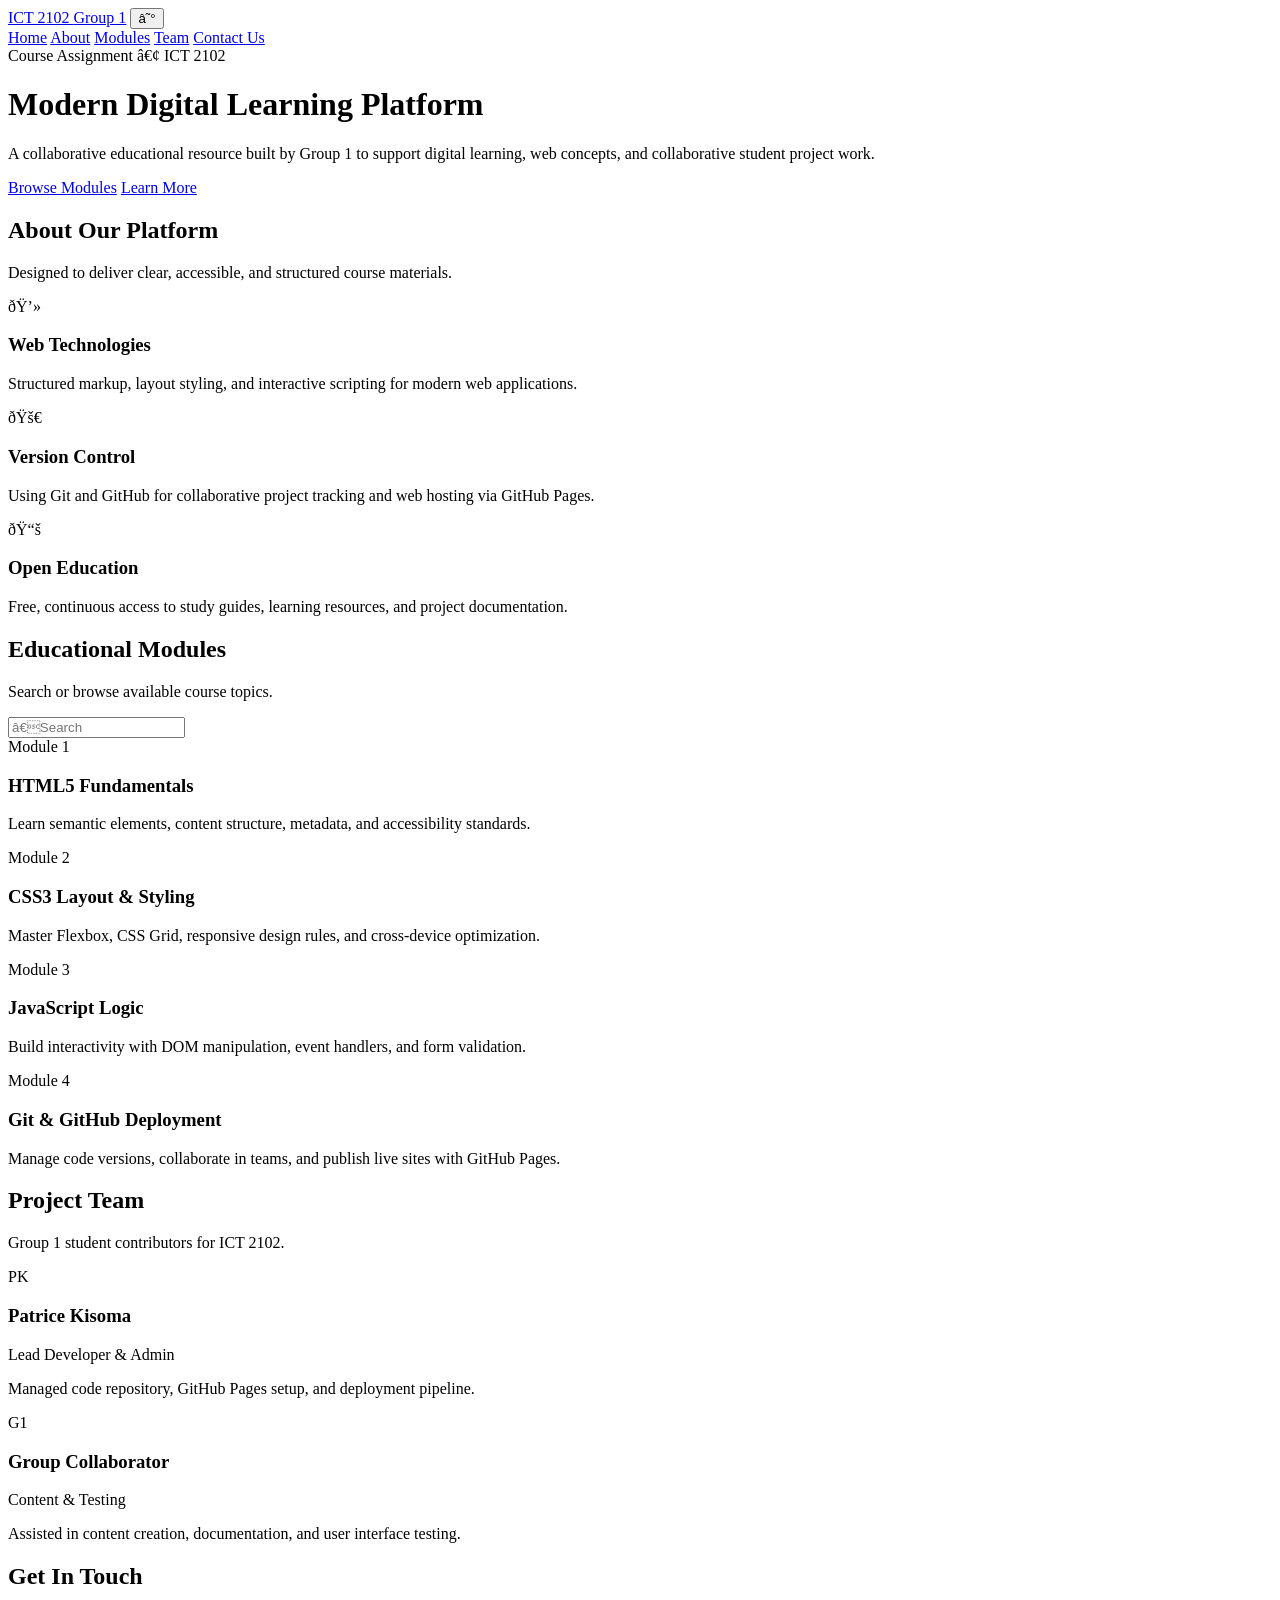
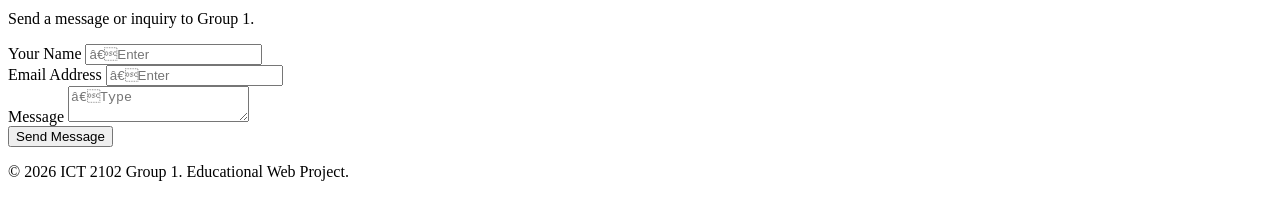
==== index.html @ 2e7d2a2c "Update responsive education website" ====
<!DOCTYPE html>
<html lang=”en”>
<head>
    <meta charset=”UTF-8”>
    <meta name=”viewport” content=”width=device-width, initial-scale=1.0”>
    <title>ICT 2102 – Group 1 Educational Hub</title>
    <link rel=”stylesheet” href=”style.css”>
</head>
<body>

    <!—Navigation Header 
    <header class=”navbar”>
        <div class=”container nav-container”>
            <a href=”#home” class=”logo”>ICT 2102 <span>Group 1</span></a>
            <button class=”nav-toggle” id=”navToggle” aria-label=”Toggle navigation”>
                ☰
            </button>
            <nav class=”nav-links” id=”navLinks”>
                <a href=”#home”>Home</a>
                <a href=”#about”>About</a>
                <a href=”#modules”>Modules</a>
                <a href=”#team”>Team</a>
                <a href=”#contact” class=”btn-nav”>Contact Us</a>
            </nav>
        </div>
    </header>

    <!—Hero Section 
    <section id=”home” class=”hero”>
        <div class=”container hero-content”>
            <span class=”badge”>Course Assignment • ICT 2102</span>
            <h1>Modern Digital Learning Platform</h1>
            <p>A collaborative educational resource built by Group 1 to support digital learning, web concepts, and collaborative student project work.</p>
            <div class=”hero-buttons”>
                <a href=”#modules” class=”btn btn-primary”>Browse Modules</a>
                <a href=”#about” class=”btn btn-outline”>Learn More</a>
            </div>
        </div>
    </section>

    <!—About Section 
    <section id=”about” class=”section”>
        <div class=”container”>
            <div class=”section-title”>
                <h2>About Our Platform</h2>
                <p>Designed to deliver clear, accessible, and structured course materials.</p>
            </div>
            <div class=”grid grid-3”>
                <div class=”card”>
                    <div class=”card-icon”>💻</div>
                    <h3>Web Technologies</h3>
                    <p>Structured markup, layout styling, and interactive scripting for modern web applications.</p>
                </div>
                <div class=”card”>
                    <div class=”card-icon”>🚀</div>
                    <h3>Version Control</h3>
                    <p>Using Git and GitHub for collaborative project tracking and web hosting via GitHub Pages.</p>
                </div>
                <div class=”card”>
                    <div class=”card-icon”>📚</div>
                    <h3>Open Education</h3>
                    <p>Free, continuous access to study guides, learning resources, and project documentation.</p>
                </div>
            </div>
        </div>
    </section>

    <!—Learning Modules Section 
    <section id=”modules” class=”section bg-alt”>
        <div class=”container”>
            <div class=”section-title”>
                <h2>Educational Modules</h2>
                <p>Search or browse available course topics.</p>
            </div>

            <div class=”search-box”>
                <input type=”text” id=”moduleSearch” placeholder=”Search topics (e.g. HTML, Git, Systems)...”>
            </div>

            <div class=”grid grid-3” id=”modulesGrid”>
                <div class=”card module-card”>
                    <span class=”tag”>Module 1</span>
                    <h3>HTML5 Fundamentals</h3>
                    <p>Learn semantic elements, content structure, metadata, and accessibility standards.</p>
                </div>
                <div class=”card module-card”>
                    <span class=”tag”>Module 2</span>
                    <h3>CSS3 Layout & Styling</h3>
                    <p>Master Flexbox, CSS Grid, responsive design rules, and cross-device optimization.</p>
                </div>
                <div class=”card module-card”>
                    <span class=”tag”>Module 3</span>
                    <h3>JavaScript Logic</h3>
                    <p>Build interactivity with DOM manipulation, event handlers, and form validation.</p>
                </div>
                <div class=”card module-card”>
                    <span class=”tag”>Module 4</span>
                    <h3>Git & GitHub Deployment</h3>
                    <p>Manage code versions, collaborate in teams, and publish live sites with GitHub Pages.</p>
                </div>
            </div>
        </div>
    </section>

    <!—Team Section 
    <section id=”team” class=”section”>
        <div class=”container”>
            <div class=”section-title”>
                <h2>Project Team</h2>
                <p>Group 1 student contributors for ICT 2102.</p>
            </div>
            <div class=”grid grid-2”>
                <div class=”card team-card”>
                    <div class=”avatar-placeholder”>PK</div>
                    <h3>Patrice Kisoma</h3>
                    <span class=”role”>Lead Developer & Admin</span>
                    <p>Managed code repository, GitHub Pages setup, and deployment pipeline.</p>
                </div>
                <div class=”card team-card”>
                    <div class=”avatar-placeholder”>G1</div>
                    <h3>Group Collaborator</h3>
                    <span class=”role”>Content & Testing</span>
                    <p>Assisted in content creation, documentation, and user interface testing.</p>
                </div>
            </div>
        </div>
    </section>

    <!—Contact Section 
    <section id=”contact” class=”section bg-alt”>
        <div class=”container”>
            <div class=”section-title”>
                <h2>Get In Touch</h2>
                <p>Send a message or inquiry to Group 1.</p>
            </div>
            <form id=”contactForm” class=”form-container”>
                <div class=”form-group”>
                    <label for=”name”>Your Name</label>
                    <input type=”text” id=”name” required placeholder=”Enter your name”>
                </div>
                <div class=”form-group”>
                    <label for=”email”>Email Address</label>
                    <input type=”email” id=”email” required placeholder=”Enter your email”>
                </div>
                <div class=”form-group”>
                    <label for=”message”>Message</label>
                    <textarea id=”message” rows=”4” required placeholder=”Type your message here...”></textarea>
                </div>
                <button type=”submit” class=”btn btn-primary btn-full”>Send Message</button>
                <div id=”formSuccess” class=”alert-success” style=”display: none;”></div>
            </form>
        </div>
    </section>

    <!—Footer 
    <footer>
        <div class=”container”>
            <p>&copy; 2026 ICT 2102 Group 1. Educational Web Project.</p>
        </div>
    </footer>

    <script src=”script.js”></script>
</body>
</html>
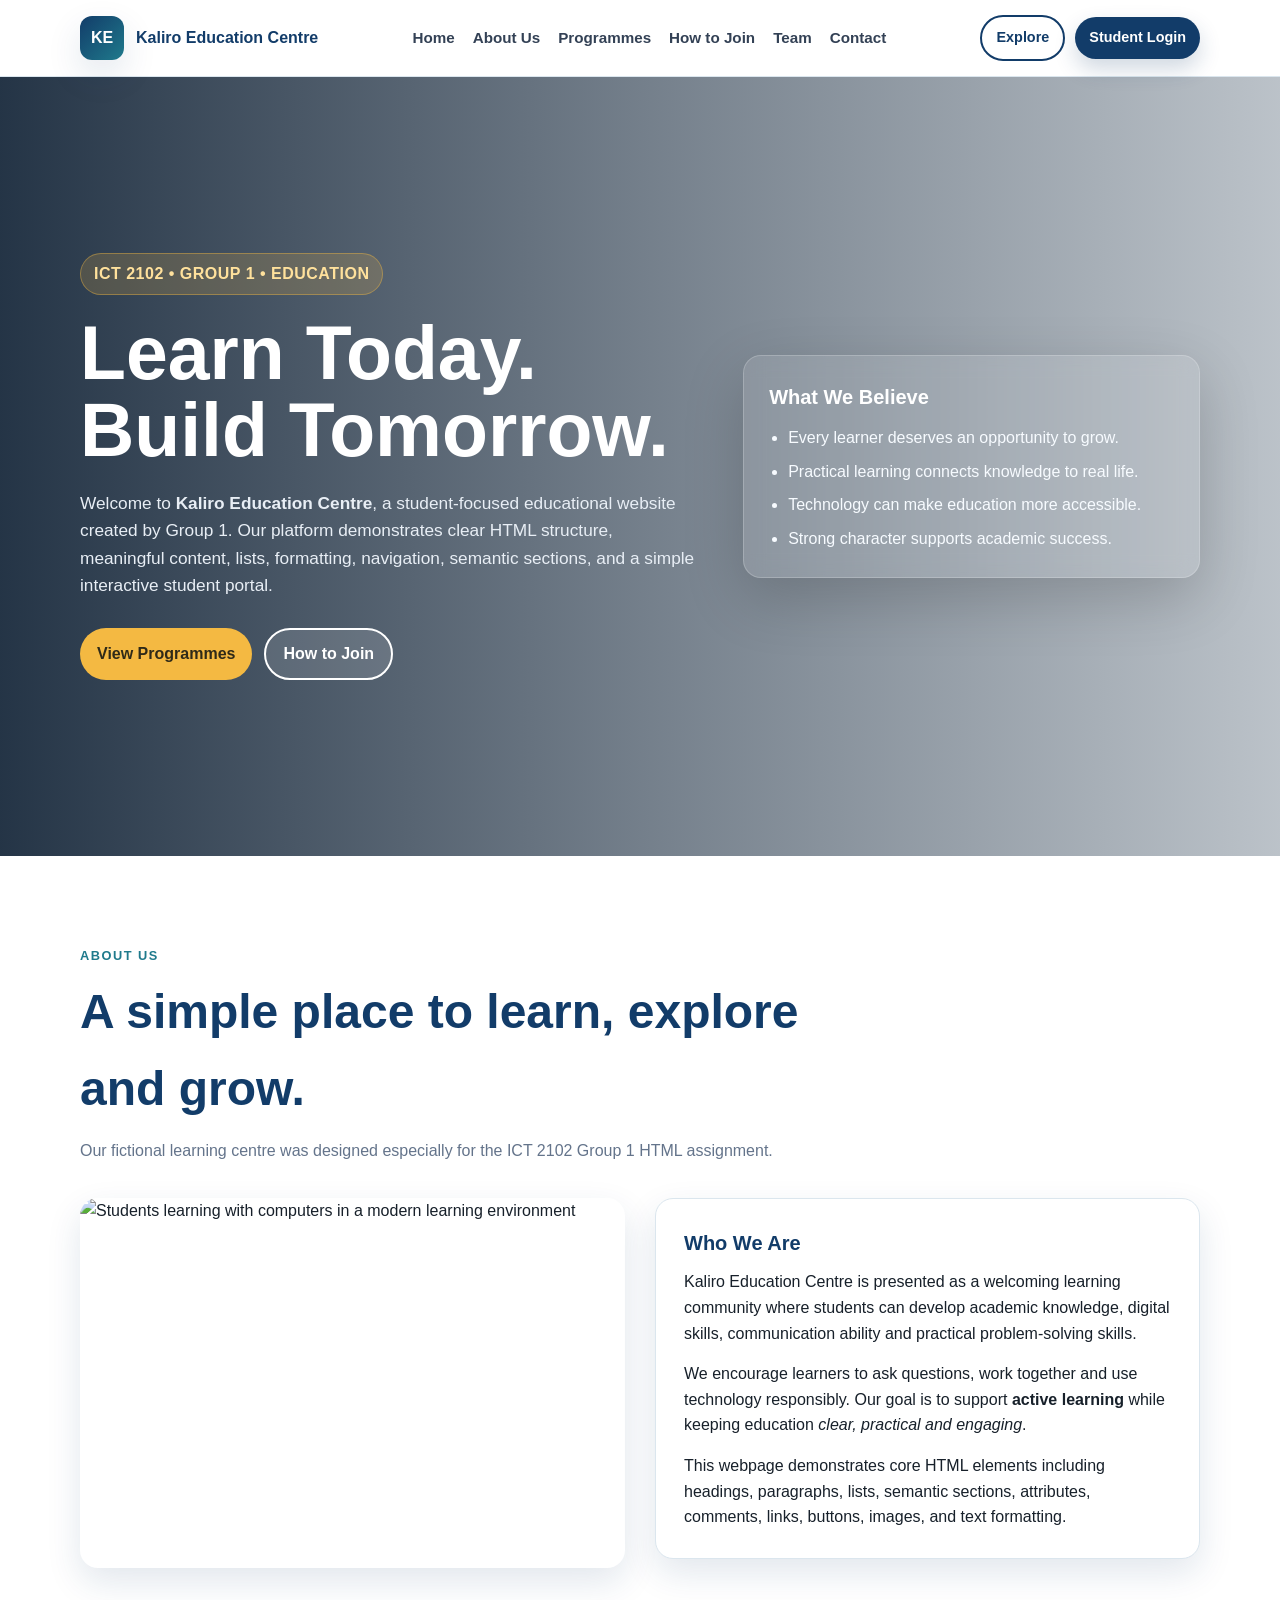
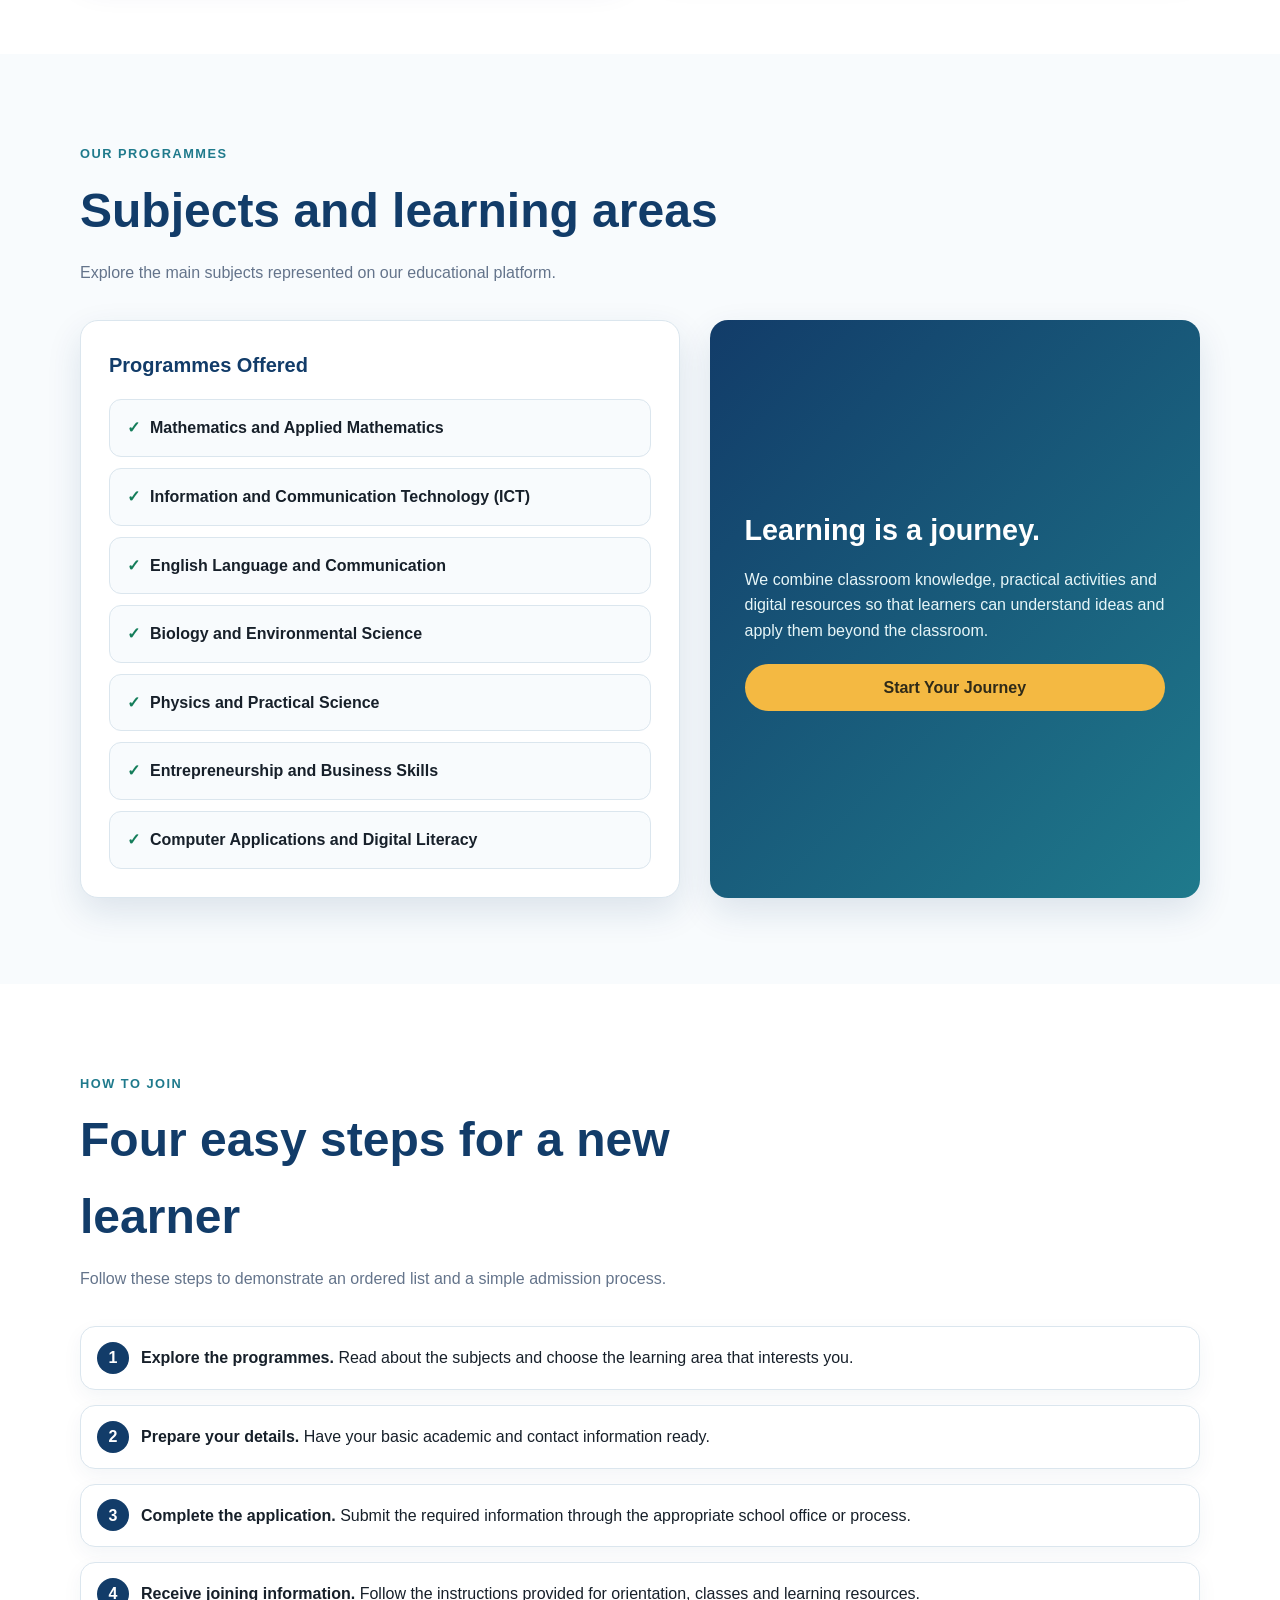
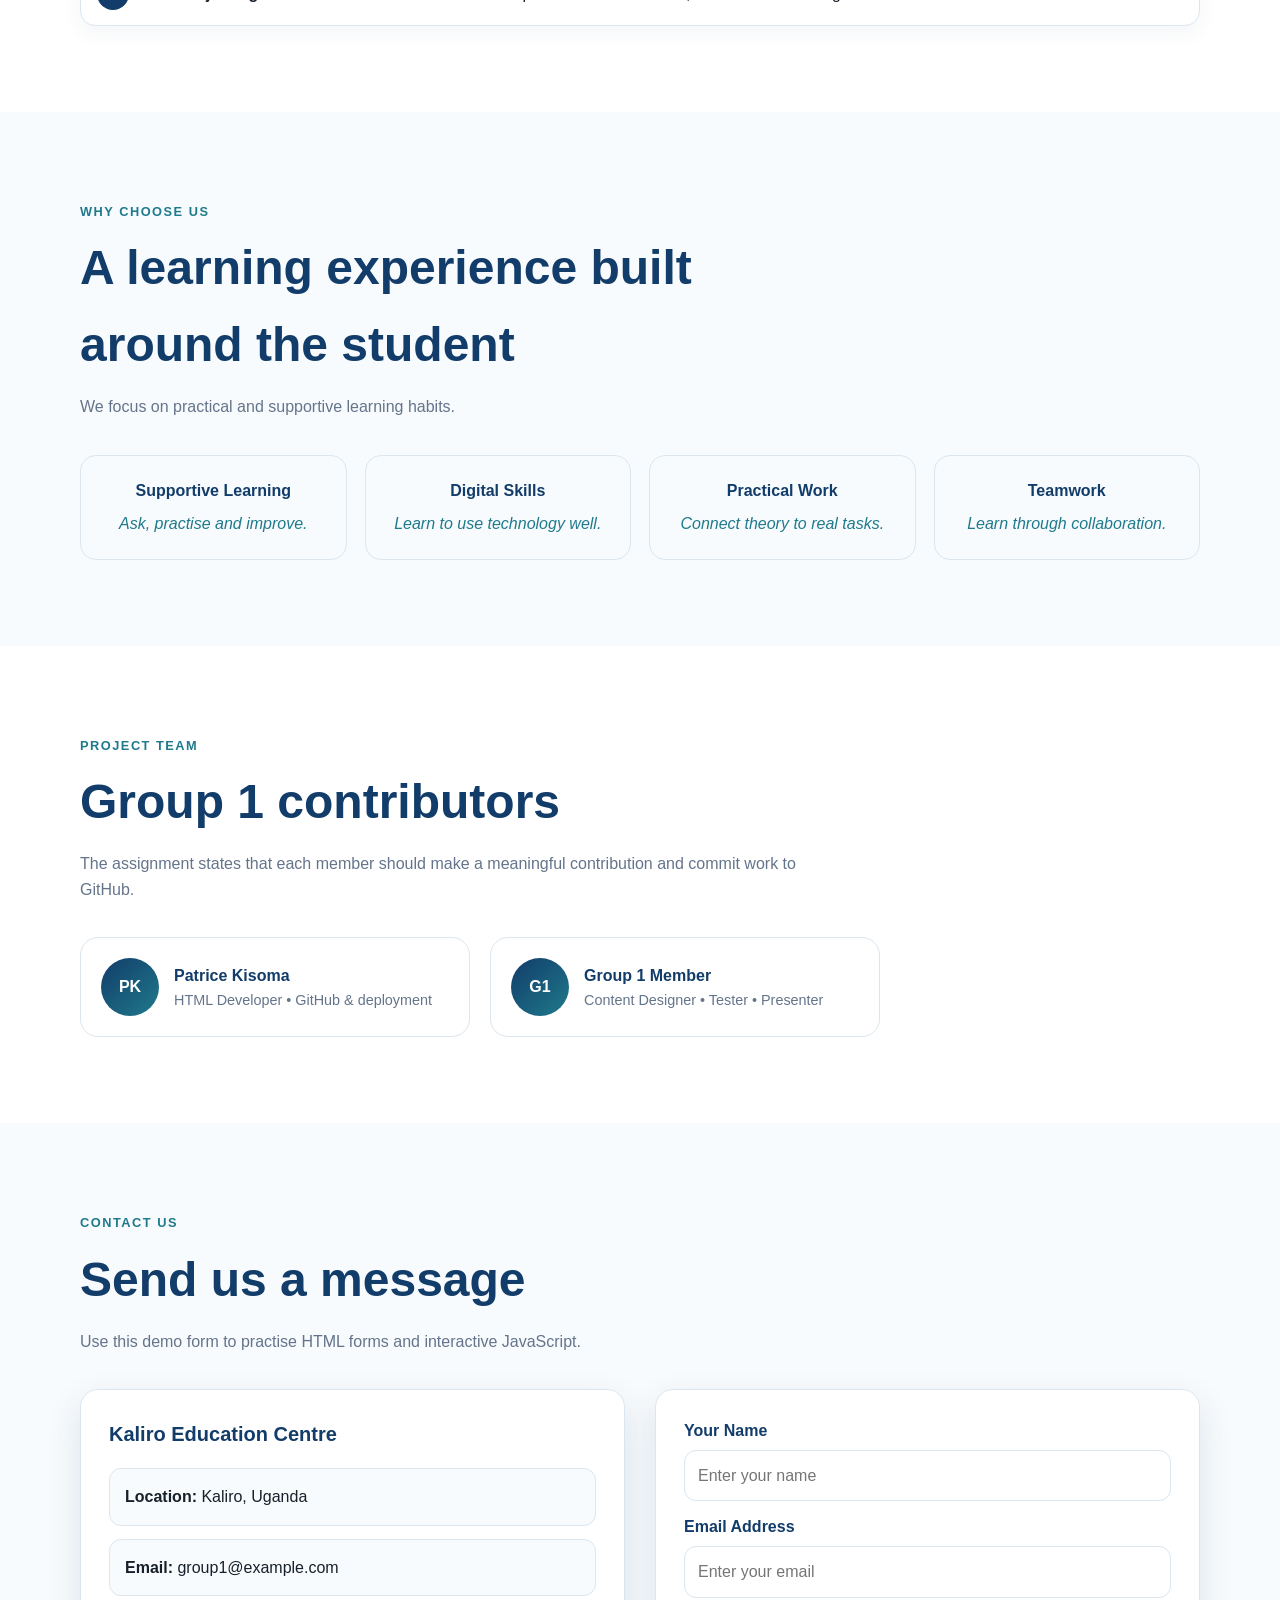
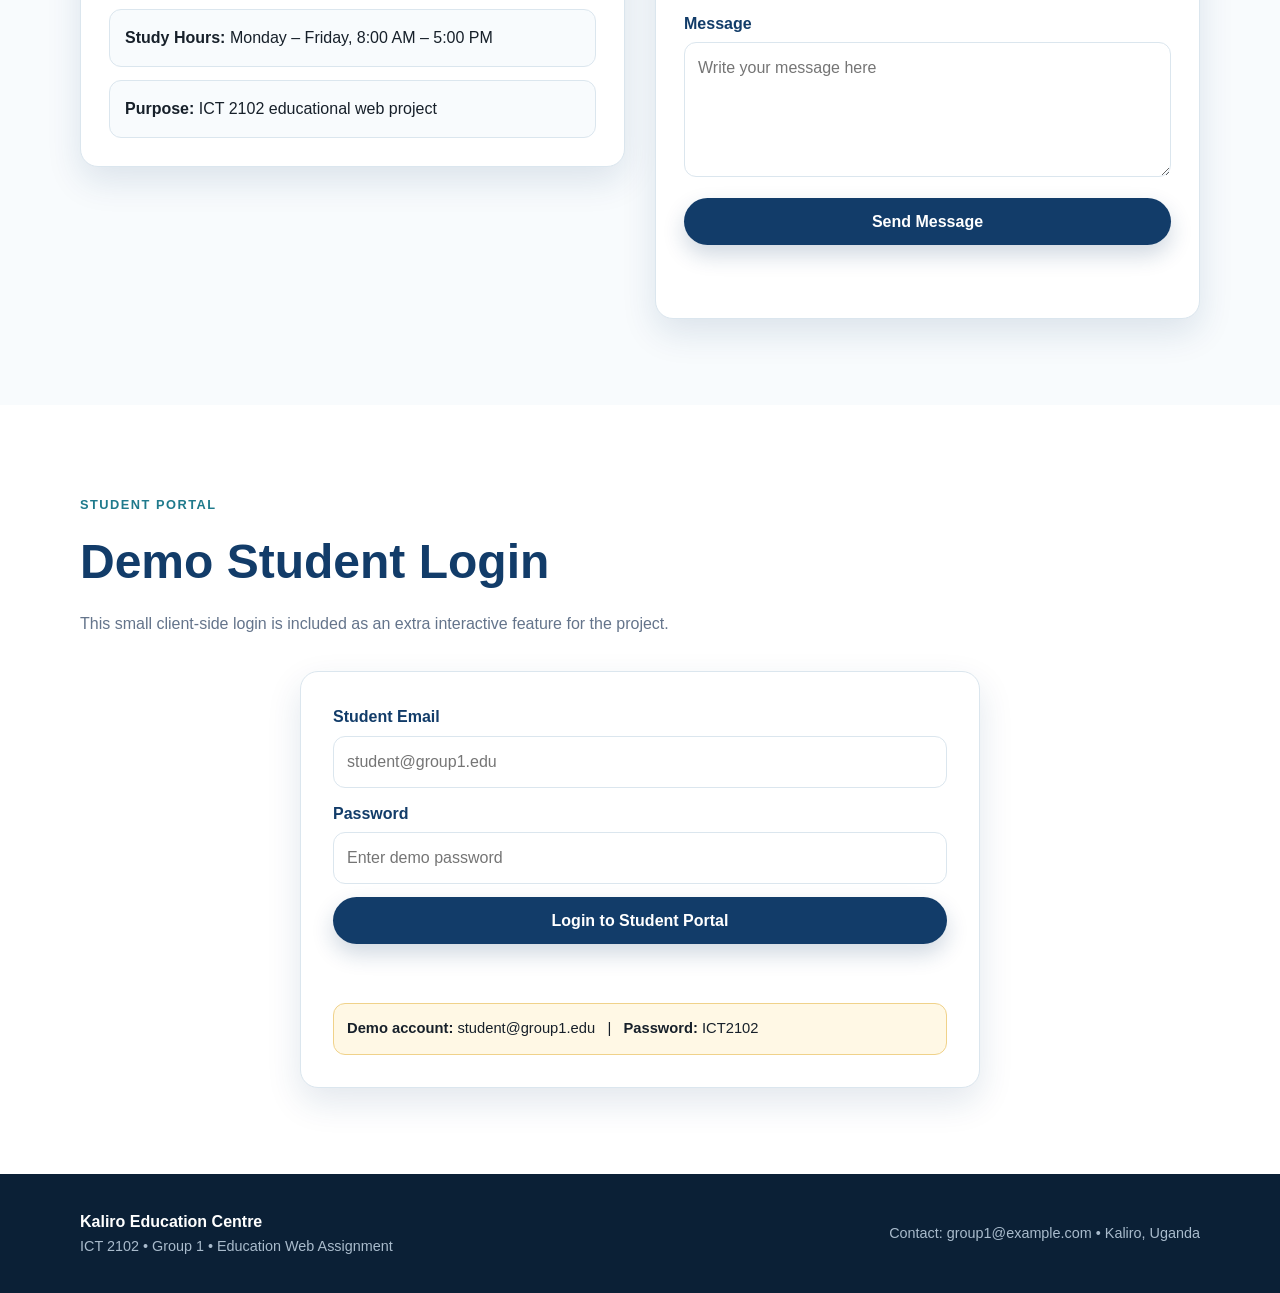
==== commit 1b5c8da0: "Complete Group 1 Education Website" ====
--- a/index.html
+++ b/index.html
@@ -1,166 +1,783 @@
 <!DOCTYPE html>
-<html lang=”en”>
+<html lang="en">
 <head>
-    <meta charset=”UTF-8”>
-    <meta name=”viewport” content=”width=device-width, initial-scale=1.0”>
-    <title>ICT 2102 – Group 1 Educational Hub</title>
-    <link rel=”stylesheet” href=”style.css”>
+    <meta charset="UTF-8">
+    <meta name="viewport" content="width=device-width, initial-scale=1.0">
+    <meta name="description" content="ICT 2102 Group 1 Education educational website demonstrating HTML fundamentals.">
+    <title>Kaliro Education Centre | ICT 2102 Group 1</title>
+
+    <style>
+        /* ICT 2102 GROUP 1 - COMPLETE SINGLE-FILE WEBSITE */
+        :root {
+            --primary: #123c69;
+            --primary-dark: #0b2948;
+            --secondary: #1f7a8c;
+            --accent: #f4b942;
+            --light: #f4f8fb;
+            --white: #ffffff;
+            --dark: #17202a;
+            --muted: #64748b;
+            --border: #dbe6ee;
+            --success: #147d5a;
+            --shadow: 0 14px 35px rgba(18, 60, 105, 0.12);
+            --radius: 18px;
+        }
+
+        * { box-sizing: border-box; margin: 0; padding: 0; }
+        html { scroll-behavior: smooth; }
+        body {
+            font-family: Arial, Helvetica, sans-serif;
+            line-height: 1.6;
+            color: var(--dark);
+            background: #f8fbfd;
+        }
+
+        a { color: inherit; text-decoration: none; }
+        img { max-width: 100%; display: block; }
+        button, input, textarea { font: inherit; }
+        button { cursor: pointer; }
+
+        .container {
+            width: min(1120px, 92%);
+            margin: 0 auto;
+        }
+
+        /* Header and navigation */
+        header {
+            position: sticky;
+            top: 0;
+            z-index: 1000;
+            background: rgba(255, 255, 255, 0.96);
+            backdrop-filter: blur(10px);
+            border-bottom: 1px solid var(--border);
+        }
+
+        .nav-wrap {
+            min-height: 76px;
+            display: flex;
+            align-items: center;
+            justify-content: space-between;
+            gap: 20px;
+        }
+
+        .brand {
+            display: flex;
+            align-items: center;
+            gap: 12px;
+            font-weight: 800;
+            color: var(--primary);
+            white-space: nowrap;
+        }
+
+        .brand-mark {
+            width: 44px;
+            height: 44px;
+            border-radius: 12px;
+            display: grid;
+            place-items: center;
+            background: linear-gradient(135deg, var(--primary), var(--secondary));
+            color: var(--white);
+            font-weight: 900;
+            box-shadow: var(--shadow);
+        }
+
+        nav ul {
+            display: flex;
+            align-items: center;
+            gap: 18px;
+            list-style: none;
+        }
+
+        nav a {
+            color: #334155;
+            font-size: 0.95rem;
+            font-weight: 700;
+            transition: 0.2s ease;
+        }
+
+        nav a:hover { color: var(--secondary); }
+
+        .nav-actions { display: flex; align-items: center; gap: 10px; }
+
+        .btn {
+            display: inline-flex;
+            align-items: center;
+            justify-content: center;
+            gap: 8px;
+            padding: 11px 17px;
+            border: 0;
+            border-radius: 999px;
+            font-weight: 800;
+            transition: transform 0.2s ease, box-shadow 0.2s ease, background 0.2s ease;
+        }
+        .btn:hover { transform: translateY(-2px); }
+        .btn-primary { background: var(--primary); color: var(--white); box-shadow: 0 10px 22px rgba(18, 60, 105, .2); }
+        .btn-primary:hover { background: var(--primary-dark); }
+        .btn-accent { background: var(--accent); color: #2f2a18; }
+        .btn-outline { background: transparent; color: var(--primary); border: 2px solid var(--primary); }
+        .btn-small { padding: 9px 14px; font-size: .9rem; }
+
+        .menu-toggle {
+            display: none;
+            border: 0;
+            background: var(--light);
+            color: var(--primary);
+            width: 44px;
+            height: 44px;
+            border-radius: 12px;
+            font-size: 1.3rem;
+        }
+
+        /* Hero */
+        .hero {
+            min-height: 650px;
+            display: grid;
+            align-items: center;
+            background:
+                linear-gradient(90deg, rgba(7, 25, 45, .88), rgba(7, 25, 45, .55), rgba(7, 25, 45, .25)),
+                url('https://images.unsplash.com/photo-1524178232363-1fb2b075b655?auto=format&fit=crop&w=1800&q=85') center/cover;
+            color: var(--white);
+        }
+
+        .hero-grid {
+            display: grid;
+            grid-template-columns: 1.15fr .85fr;
+            gap: 45px;
+            align-items: center;
+            padding: 90px 0;
+        }
+
+        .eyebrow {
+            display: inline-block;
+            padding: 7px 13px;
+            border-radius: 999px;
+            background: rgba(244, 185, 66, .18);
+            color: #ffe19c;
+            border: 1px solid rgba(244, 185, 66, .4);
+            font-weight: 800;
+            letter-spacing: .5px;
+            margin-bottom: 20px;
+        }
+
+        .hero h1 {
+            font-size: clamp(2.4rem, 6vw, 4.7rem);
+            line-height: 1.03;
+            margin-bottom: 20px;
+        }
+
+        .hero p {
+            max-width: 680px;
+            color: #e8eef5;
+            font-size: 1.08rem;
+            margin-bottom: 28px;
+        }
+
+        .hero-actions { display: flex; gap: 12px; flex-wrap: wrap; }
+
+        .hero-card {
+            background: rgba(255, 255, 255, .1);
+            border: 1px solid rgba(255, 255, 255, .2);
+            border-radius: var(--radius);
+            padding: 25px;
+            backdrop-filter: blur(10px);
+            box-shadow: 0 20px 60px rgba(0,0,0,.18);
+        }
+
+        .hero-card h2 { font-size: 1.25rem; margin-bottom: 12px; }
+        .hero-card ul { padding-left: 19px; color: #f7fbff; }
+        .hero-card li + li { margin-top: 8px; }
+
+        /* General sections */
+        section { padding: 86px 0; }
+        section:nth-of-type(even) { background: var(--white); }
+
+        .section-head { max-width: 760px; margin-bottom: 35px; }
+        .section-head span {
+            color: var(--secondary);
+            font-weight: 900;
+            text-transform: uppercase;
+            font-size: .8rem;
+            letter-spacing: 1.5px;
+        }
+        .section-head h2 { font-size: clamp(1.9rem, 4vw, 3rem); margin: 7px 0 10px; color: var(--primary); }
+        .section-head p { color: var(--muted); }
+
+        .about-grid,
+        .contact-grid,
+        .login-grid {
+            display: grid;
+            grid-template-columns: 1fr 1fr;
+            gap: 30px;
+            align-items: start;
+        }
+
+        .image-card {
+            overflow: hidden;
+            border-radius: var(--radius);
+            box-shadow: var(--shadow);
+            min-height: 370px;
+        }
+        .image-card img { width: 100%; height: 100%; object-fit: cover; }
+
+        .content-card {
+            background: var(--white);
+            border: 1px solid var(--border);
+            border-radius: var(--radius);
+            padding: 28px;
+            box-shadow: var(--shadow);
+        }
+        .content-card h3 { color: var(--primary); margin-bottom: 10px; font-size: 1.25rem; }
+        .content-card p + p { margin-top: 15px; }
+
+        /* Cards */
+        .cards {
+            display: grid;
+            grid-template-columns: repeat(3, 1fr);
+            gap: 20px;
+        }
+        .card {
+            background: var(--white);
+            border: 1px solid var(--border);
+            border-radius: var(--radius);
+            padding: 25px;
+            box-shadow: 0 10px 26px rgba(18,60,105,.07);
+            transition: .2s ease;
+        }
+        .card:hover { transform: translateY(-5px); box-shadow: var(--shadow); }
+        .icon {
+            width: 52px;
+            height: 52px;
+            border-radius: 15px;
+            display: grid;
+            place-items: center;
+            background: #e8f4f7;
+            color: var(--secondary);
+            font-size: 1.4rem;
+            margin-bottom: 16px;
+        }
+        .card h3 { color: var(--primary); margin-bottom: 8px; }
+        .card p { color: var(--muted); }
+
+        /* Programmes */
+        .programmes-grid {
+            display: grid;
+            grid-template-columns: 1.1fr .9fr;
+            gap: 30px;
+            align-items: stretch;
+        }
+        .programme-list {
+            list-style: none;
+            display: grid;
+            gap: 11px;
+            margin-top: 18px;
+        }
+        .programme-list li {
+            padding: 15px 17px;
+            background: #f8fbfd;
+            border: 1px solid var(--border);
+            border-radius: 12px;
+            font-weight: 700;
+        }
+        .programme-list li::before { content: '✓'; color: var(--success); margin-right: 10px; }
+        .quote-card {
+            display: flex;
+            flex-direction: column;
+            justify-content: center;
+            background: linear-gradient(135deg, #123c69, #1f7a8c);
+            color: var(--white);
+            border-radius: var(--radius);
+            padding: 35px;
+            box-shadow: var(--shadow);
+        }
+        .quote-card h3 { font-size: 1.8rem; margin-bottom: 14px; }
+        .quote-card p { color: #e7f6f8; margin-bottom: 20px; }
+
+        /* Ordered list */
+        .steps {
+            list-style: none;
+            counter-reset: steps;
+            display: grid;
+            gap: 15px;
+        }
+        .steps li {
+            counter-increment: steps;
+            position: relative;
+            padding: 18px 18px 18px 60px;
+            background: var(--white);
+            border: 1px solid var(--border);
+            border-radius: 15px;
+            box-shadow: 0 7px 20px rgba(18,60,105,.05);
+        }
+        .steps li::before {
+            content: counter(steps);
+            position: absolute;
+            left: 16px;
+            top: 50%;
+            transform: translateY(-50%);
+            width: 32px;
+            height: 32px;
+            border-radius: 50%;
+            display: grid;
+            place-items: center;
+            background: var(--primary);
+            color: var(--white);
+            font-weight: 900;
+        }
+
+        /* Why choose us */
+        .why-grid { display: grid; grid-template-columns: repeat(4, 1fr); gap: 18px; }
+        .why-item { text-align: center; padding: 22px; background: #f8fbfd; border-radius: 16px; border: 1px solid var(--border); }
+        .why-item strong { display: block; color: var(--primary); margin-bottom: 8px; }
+        .why-item em { color: var(--secondary); }
+
+        /* Team */
+        .team-grid { display: grid; grid-template-columns: repeat(2, 1fr); gap: 20px; max-width: 800px; }
+        .member { display: flex; align-items: center; gap: 15px; background: var(--white); border: 1px solid var(--border); border-radius: var(--radius); padding: 20px; }
+        .avatar { width: 58px; height: 58px; border-radius: 50%; display: grid; place-items: center; background: linear-gradient(135deg, var(--primary), var(--secondary)); color: var(--white); font-weight: 900; }
+        .member h3 { color: var(--primary); font-size: 1rem; }
+        .member p { color: var(--muted); font-size: .9rem; }
+
+        /* Contact */
+        .contact-details { display: grid; gap: 13px; margin-top: 18px; }
+        .contact-row { padding: 15px; border-radius: 12px; background: #f8fbfd; border: 1px solid var(--border); }
+        .form { display: grid; gap: 13px; }
+        .field label { display: block; margin-bottom: 6px; font-weight: 800; color: var(--primary); }
+        .field input, .field textarea {
+            width: 100%;
+            border: 1px solid var(--border);
+            background: #fff;
+            border-radius: 12px;
+            padding: 12px 13px;
+            outline: none;
+        }
+        .field input:focus, .field textarea:focus { border-color: var(--secondary); box-shadow: 0 0 0 3px rgba(31,122,140,.1); }
+        .field textarea { min-height: 135px; resize: vertical; }
+        .form-message { margin-top: 7px; font-weight: 700; min-height: 25px; }
+
+        /* Login */
+        .login-box {
+            max-width: 680px;
+            margin: 0 auto;
+            background: var(--white);
+            border: 1px solid var(--border);
+            border-radius: var(--radius);
+            padding: 32px;
+            box-shadow: var(--shadow);
+        }
+        .login-box h3 { color: var(--primary); font-size: 1.6rem; margin-bottom: 7px; }
+        .demo-note { margin-top: 14px; background: #fff8e5; border: 1px solid #f0d28a; padding: 13px; border-radius: 12px; font-size: .92rem; }
+        .portal { display: none; margin-top: 20px; padding: 20px; border-radius: 14px; background: #eefaf5; border: 1px solid #bfe9d5; }
+        .portal.visible { display: block; }
+
+        /* Footer */
+        footer { background: #0b2036; color: #dbe7f1; padding: 35px 0; }
+        .footer-grid { display: flex; justify-content: space-between; gap: 20px; flex-wrap: wrap; align-items: center; }
+        .footer-brand { font-weight: 900; color: var(--white); }
+        .footer-note { color: #a9bbcc; font-size: .9rem; }
+
+        /* Mobile */
+        @media (max-width: 900px) {
+            .hero-grid, .about-grid, .programmes-grid, .contact-grid, .login-grid { grid-template-columns: 1fr; }
+            .cards { grid-template-columns: repeat(2, 1fr); }
+            .why-grid { grid-template-columns: repeat(2, 1fr); }
+            nav { display: none; position: absolute; left: 0; right: 0; top: 76px; background: var(--white); padding: 18px 4%; border-bottom: 1px solid var(--border); box-shadow: var(--shadow); }
+            nav.open { display: block; }
+            nav ul { flex-direction: column; align-items: flex-start; }
+            .menu-toggle { display: block; }
+        }
+
+        @media (max-width: 600px) {
+            .nav-actions .btn-outline { display: none; }
+            .hero { min-height: 720px; }
+            section { padding: 65px 0; }
+            .cards, .why-grid, .team-grid { grid-template-columns: 1fr; }
+            .hero-actions .btn { width: 100%; }
+            .hero-actions { flex-direction: column; }
+            .hero-card { margin-top: 10px; }
+        }
+
+        .back-to-top {
+            position: fixed;
+            right: 17px;
+            bottom: 17px;
+            width: 44px;
+            height: 44px;
+            border: 0;
+            border-radius: 50%;
+            background: var(--accent);
+            color: #2f2a18;
+            font-weight: 900;
+            box-shadow: var(--shadow);
+            display: none;
+            z-index: 999;
+        }
+        .back-to-top.show { display: grid; place-items: center; }
+    </style>
 </head>
+
 <body>
-
-    <!—Navigation Header 
-    <header class=”navbar”>
-        <div class=”container nav-container”>
-            <a href=”#home” class=”logo”>ICT 2102 <span>Group 1</span></a>
-            <button class=”nav-toggle” id=”navToggle” aria-label=”Toggle navigation”>
-                ☰
-            </button>
-            <nav class=”nav-links” id=”navLinks”>
-                <a href=”#home”>Home</a>
-                <a href=”#about”>About</a>
-                <a href=”#modules”>Modules</a>
-                <a href=”#team”>Team</a>
-                <a href=”#contact” class=”btn-nav”>Contact Us</a>
+    <!-- HTML COMMENT 1: Main navigation for the educational website -->
+    <header>
+        <div class="container nav-wrap">
+            <a class="brand" href="#home" aria-label="Kaliro Education Centre home">
+                <span class="brand-mark">KE</span>
+                <span>Kaliro Education Centre</span>
+            </a>
+
+            <button class="menu-toggle" id="menuToggle" aria-label="Open navigation">☰</button>
+
+            <nav id="mainNav" aria-label="Main navigation">
+                <ul>
+                    <li><a href="#home">Home</a></li>
+                    <li><a href="#about">About Us</a></li>
+                    <li><a href="#programmes">Programmes</a></li>
+                    <li><a href="#join">How to Join</a></li>
+                    <li><a href="#team">Team</a></li>
+                    <li><a href="#contact">Contact</a></li>
+                </ul>
             </nav>
+
+            <div class="nav-actions">
+                <a class="btn btn-outline btn-small" href="#programmes">Explore</a>
+                <a class="btn btn-primary btn-small" href="#login">Student Login</a>
+            </div>
         </div>
     </header>
 
-    <!—Hero Section 
-    <section id=”home” class=”hero”>
-        <div class=”container hero-content”>
-            <span class=”badge”>Course Assignment • ICT 2102</span>
-            <h1>Modern Digital Learning Platform</h1>
-            <p>A collaborative educational resource built by Group 1 to support digital learning, web concepts, and collaborative student project work.</p>
-            <div class=”hero-buttons”>
-                <a href=”#modules” class=”btn btn-primary”>Browse Modules</a>
-                <a href=”#about” class=”btn btn-outline”>Learn More</a>
-            </div>
-        </div>
-    </section>
-
-    <!—About Section 
-    <section id=”about” class=”section”>
-        <div class=”container”>
-            <div class=”section-title”>
-                <h2>About Our Platform</h2>
-                <p>Designed to deliver clear, accessible, and structured course materials.</p>
-            </div>
-            <div class=”grid grid-3”>
-                <div class=”card”>
-                    <div class=”card-icon”>💻</div>
-                    <h3>Web Technologies</h3>
-                    <p>Structured markup, layout styling, and interactive scripting for modern web applications.</p>
-                </div>
-                <div class=”card”>
-                    <div class=”card-icon”>🚀</div>
-                    <h3>Version Control</h3>
-                    <p>Using Git and GitHub for collaborative project tracking and web hosting via GitHub Pages.</p>
-                </div>
-                <div class=”card”>
-                    <div class=”card-icon”>📚</div>
-                    <h3>Open Education</h3>
-                    <p>Free, continuous access to study guides, learning resources, and project documentation.</p>
-                </div>
-            </div>
-        </div>
-    </section>
-
-    <!—Learning Modules Section 
-    <section id=”modules” class=”section bg-alt”>
-        <div class=”container”>
-            <div class=”section-title”>
-                <h2>Educational Modules</h2>
-                <p>Search or browse available course topics.</p>
-            </div>
-
-            <div class=”search-box”>
-                <input type=”text” id=”moduleSearch” placeholder=”Search topics (e.g. HTML, Git, Systems)...”>
-            </div>
-
-            <div class=”grid grid-3” id=”modulesGrid”>
-                <div class=”card module-card”>
-                    <span class=”tag”>Module 1</span>
-                    <h3>HTML5 Fundamentals</h3>
-                    <p>Learn semantic elements, content structure, metadata, and accessibility standards.</p>
-                </div>
-                <div class=”card module-card”>
-                    <span class=”tag”>Module 2</span>
-                    <h3>CSS3 Layout & Styling</h3>
-                    <p>Master Flexbox, CSS Grid, responsive design rules, and cross-device optimization.</p>
-                </div>
-                <div class=”card module-card”>
-                    <span class=”tag”>Module 3</span>
-                    <h3>JavaScript Logic</h3>
-                    <p>Build interactivity with DOM manipulation, event handlers, and form validation.</p>
-                </div>
-                <div class=”card module-card”>
-                    <span class=”tag”>Module 4</span>
-                    <h3>Git & GitHub Deployment</h3>
-                    <p>Manage code versions, collaborate in teams, and publish live sites with GitHub Pages.</p>
-                </div>
-            </div>
-        </div>
-    </section>
-
-    <!—Team Section 
-    <section id=”team” class=”section”>
-        <div class=”container”>
-            <div class=”section-title”>
-                <h2>Project Team</h2>
-                <p>Group 1 student contributors for ICT 2102.</p>
-            </div>
-            <div class=”grid grid-2”>
-                <div class=”card team-card”>
-                    <div class=”avatar-placeholder”>PK</div>
-                    <h3>Patrice Kisoma</h3>
-                    <span class=”role”>Lead Developer & Admin</span>
-                    <p>Managed code repository, GitHub Pages setup, and deployment pipeline.</p>
-                </div>
-                <div class=”card team-card”>
-                    <div class=”avatar-placeholder”>G1</div>
-                    <h3>Group Collaborator</h3>
-                    <span class=”role”>Content & Testing</span>
-                    <p>Assisted in content creation, documentation, and user interface testing.</p>
-                </div>
-            </div>
-        </div>
-    </section>
-
-    <!—Contact Section 
-    <section id=”contact” class=”section bg-alt”>
-        <div class=”container”>
-            <div class=”section-title”>
-                <h2>Get In Touch</h2>
-                <p>Send a message or inquiry to Group 1.</p>
-            </div>
-            <form id=”contactForm” class=”form-container”>
-                <div class=”form-group”>
-                    <label for=”name”>Your Name</label>
-                    <input type=”text” id=”name” required placeholder=”Enter your name”>
-                </div>
-                <div class=”form-group”>
-                    <label for=”email”>Email Address</label>
-                    <input type=”email” id=”email” required placeholder=”Enter your email”>
-                </div>
-                <div class=”form-group”>
-                    <label for=”message”>Message</label>
-                    <textarea id=”message” rows=”4” required placeholder=”Type your message here...”></textarea>
-                </div>
-                <button type=”submit” class=”btn btn-primary btn-full”>Send Message</button>
-                <div id=”formSuccess” class=”alert-success” style=”display: none;”></div>
-            </form>
-        </div>
-    </section>
-
-    <!—Footer 
+    <main>
+        <!-- HOME / WELCOME SECTION -->
+        <section class="hero" id="home">
+            <div class="container hero-grid">
+                <div>
+                    <span class="eyebrow">ICT 2102 • GROUP 1 • EDUCATION</span>
+                    <h1>Learn Today. Build Tomorrow.</h1>
+                    <p>
+                        Welcome to <strong>Kaliro Education Centre</strong>, a student-focused educational website created by Group 1.
+                        Our platform demonstrates clear HTML structure, meaningful content, lists, formatting, navigation,
+                        semantic sections, and a simple interactive student portal.
+                    </p>
+                    <div class="hero-actions">
+                        <a class="btn btn-accent" href="#programmes">View Programmes</a>
+                        <a class="btn btn-outline" style="background:rgba(255,255,255,.12);color:#fff;border-color:#fff;" href="#join">How to Join</a>
+                    </div>
+                </div>
+
+                <aside class="hero-card">
+                    <h2>What We Believe</h2>
+                    <ul>
+                        <li>Every learner deserves an opportunity to grow.</li>
+                        <li>Practical learning connects knowledge to real life.</li>
+                        <li>Technology can make education more accessible.</li>
+                        <li>Strong character supports academic success.</li>
+                    </ul>
+                </aside>
+            </div>
+        </section>
+
+        <!-- ABOUT US -->
+        <section id="about">
+            <div class="container">
+                <div class="section-head">
+                    <span>About Us</span>
+                    <h2>A simple place to learn, explore and grow.</h2>
+                    <p>Our fictional learning centre was designed especially for the ICT 2102 Group 1 HTML assignment.</p>
+                </div>
+
+                <div class="about-grid">
+                    <div class="image-card">
+                        <img src="https://images.unsplash.com/photo-1516321318423-f06f85e504b3?auto=format&fit=crop&w=1200&q=85" alt="Students learning with computers in a modern learning environment">
+                    </div>
+                    <div class="content-card">
+                        <h3>Who We Are</h3>
+                        <p>
+                            Kaliro Education Centre is presented as a welcoming learning community where students can develop
+                            academic knowledge, digital skills, communication ability and practical problem-solving skills.
+                        </p>
+                        <p>
+                            We encourage learners to ask questions, work together and use technology responsibly. Our goal is to
+                            support <strong>active learning</strong> while keeping education <em>clear, practical and engaging</em>.
+                        </p>
+                        <p>
+                            This webpage demonstrates core HTML elements including headings, paragraphs, lists, semantic sections,
+                            attributes, comments, links, buttons, images, and text formatting.
+                        </p>
+                    </div>
+                </div>
+            </div>
+        </section>
+
+        <!-- PROGRAMMES -->
+        <section id="programmes">
+            <div class="container">
+                <div class="section-head">
+                    <span>Our Programmes</span>
+                    <h2>Subjects and learning areas</h2>
+                    <p>Explore the main subjects represented on our educational platform.</p>
+                </div>
+
+                <div class="programmes-grid">
+                    <div class="content-card">
+                        <h3>Programmes Offered</h3>
+                        <ul class="programme-list">
+                            <li>Mathematics and Applied Mathematics</li>
+                            <li>Information and Communication Technology (ICT)</li>
+                            <li>English Language and Communication</li>
+                            <li>Biology and Environmental Science</li>
+                            <li>Physics and Practical Science</li>
+                            <li>Entrepreneurship and Business Skills</li>
+                            <li>Computer Applications and Digital Literacy</li>
+                        </ul>
+                    </div>
+
+                    <div class="quote-card">
+                        <h3>Learning is a journey.</h3>
+                        <p>
+                            We combine classroom knowledge, practical activities and digital resources so that learners can
+                            understand ideas and apply them beyond the classroom.
+                        </p>
+                        <a class="btn btn-accent" href="#join">Start Your Journey</a>
+                    </div>
+                </div>
+            </div>
+        </section>
+
+        <!-- HOW TO JOIN -->
+        <section id="join">
+            <div class="container">
+                <div class="section-head">
+                    <span>How to Join</span>
+                    <h2>Four easy steps for a new learner</h2>
+                    <p>Follow these steps to demonstrate an ordered list and a simple admission process.</p>
+                </div>
+
+                <ol class="steps">
+                    <li><strong>Explore the programmes.</strong> Read about the subjects and choose the learning area that interests you.</li>
+                    <li><strong>Prepare your details.</strong> Have your basic academic and contact information ready.</li>
+                    <li><strong>Complete the application.</strong> Submit the required information through the appropriate school office or process.</li>
+                    <li><strong>Receive joining information.</strong> Follow the instructions provided for orientation, classes and learning resources.</li>
+                </ol>
+            </div>
+        </section>
+
+        <!-- WHY CHOOSE US -->
+        <section id="why">
+            <div class="container">
+                <div class="section-head">
+                    <span>Why Choose Us</span>
+                    <h2>A learning experience built around the student</h2>
+                    <p>We focus on practical and supportive learning habits.</p>
+                </div>
+
+                <div class="why-grid">
+                    <div class="why-item">
+                        <strong>Supportive Learning</strong>
+                        <em>Ask, practise and improve.</em>
+                    </div>
+                    <div class="why-item">
+                        <strong>Digital Skills</strong>
+                        <em>Learn to use technology well.</em>
+                    </div>
+                    <div class="why-item">
+                        <strong>Practical Work</strong>
+                        <em>Connect theory to real tasks.</em>
+                    </div>
+                    <div class="why-item">
+                        <strong>Teamwork</strong>
+                        <em>Learn through collaboration.</em>
+                    </div>
+                </div>
+            </div>
+        </section>
+
+        <!-- TEAM -->
+        <section id="team">
+            <div class="container">
+                <div class="section-head">
+                    <span>Project Team</span>
+                    <h2>Group 1 contributors</h2>
+                    <p>The assignment states that each member should make a meaningful contribution and commit work to GitHub.</p>
+                </div>
+
+                <div class="team-grid">
+                    <article class="member">
+                        <div class="avatar">PK</div>
+                        <div>
+                            <h3>Patrice Kisoma</h3>
+                            <p>HTML Developer • GitHub & deployment</p>
+                        </div>
+                    </article>
+                    <article class="member">
+                        <div class="avatar">G1</div>
+                        <div>
+                            <h3>Group 1 Member</h3>
+                            <p>Content Designer • Tester • Presenter</p>
+                        </div>
+                    </article>
+                </div>
+            </div>
+        </section>
+
+        <!-- CONTACT -->
+        <section id="contact">
+            <div class="container">
+                <div class="section-head">
+                    <span>Contact Us</span>
+                    <h2>Send us a message</h2>
+                    <p>Use this demo form to practise HTML forms and interactive JavaScript.</p>
+                </div>
+
+                <div class="contact-grid">
+                    <div class="content-card">
+                        <h3>Kaliro Education Centre</h3>
+                        <div class="contact-details">
+                            <div class="contact-row"><strong>Location:</strong> Kaliro, Uganda</div>
+                            <div class="contact-row"><strong>Email:</strong> group1@example.com</div>
+                            <div class="contact-row"><strong>Study Hours:</strong> Monday – Friday, 8:00 AM – 5:00 PM</div>
+                            <div class="contact-row"><strong>Purpose:</strong> ICT 2102 educational web project</div>
+                        </div>
+                    </div>
+
+                    <form class="content-card form" id="contactForm">
+                        <div class="field">
+                            <label for="name">Your Name</label>
+                            <input id="name" name="name" type="text" placeholder="Enter your name" required>
+                        </div>
+                        <div class="field">
+                            <label for="email">Email Address</label>
+                            <input id="email" name="email" type="email" placeholder="Enter your email" required>
+                        </div>
+                        <div class="field">
+                            <label for="message">Message</label>
+                            <textarea id="message" name="message" placeholder="Write your message here" required></textarea>
+                        </div>
+                        <button class="btn btn-primary" type="submit">Send Message</button>
+                        <p class="form-message" id="contactMessage" aria-live="polite"></p>
+                    </form>
+                </div>
+            </div>
+        </section>
+
+        <!-- STUDENT LOGIN -->
+        <section id="login">
+            <div class="container">
+                <div class="section-head">
+                    <span>Student Portal</span>
+                    <h2>Demo Student Login</h2>
+                    <p>This small client-side login is included as an extra interactive feature for the project.</p>
+                </div>
+
+                <div class="login-box">
+                    <form class="form" id="loginForm">
+                        <div class="field">
+                            <label for="loginEmail">Student Email</label>
+                            <input id="loginEmail" type="email" placeholder="student@group1.edu" required>
+                        </div>
+                        <div class="field">
+                            <label for="loginPassword">Password</label>
+                            <input id="loginPassword" type="password" placeholder="Enter demo password" required>
+                        </div>
+                        <button class="btn btn-primary" type="submit">Login to Student Portal</button>
+                        <p class="form-message" id="loginMessage" aria-live="polite"></p>
+                    </form>
+
+                    <div class="demo-note">
+                        <strong>Demo account:</strong> student@group1.edu &nbsp; | &nbsp; <strong>Password:</strong> ICT2102
+                    </div>
+
+                    <div class="portal" id="portalBox">
+                        <h3>Welcome to the Student Portal!</h3>
+                        <p>You are successfully logged in to the <strong>demo interface</strong>. You can return to the website using the navigation above.</p>
+                        <br>
+                        <button class="btn btn-accent btn-small" type="button" id="logoutButton">Log Out</button>
+                    </div>
+                </div>
+            </div>
+        </section>
+    </main>
+
+    <!-- HTML COMMENT 2: Footer contains institution name and simple contact information -->
     <footer>
-        <div class=”container”>
-            <p>&copy; 2026 ICT 2102 Group 1. Educational Web Project.</p>
+        <div class="container footer-grid">
+            <div>
+                <div class="footer-brand">Kaliro Education Centre</div>
+                <div class="footer-note">ICT 2102 • Group 1 • Education Web Assignment</div>
+            </div>
+            <div class="footer-note">Contact: group1@example.com • Kaliro, Uganda</div>
         </div>
     </footer>
 
-    <script src=”script.js”></script>
+    <button class="back-to-top" id="backToTop" aria-label="Back to top">↑</button>
+
+    <script>
+        // ICT 2102 Group 1: simple interactions for the static GitHub Pages website.
+        const menuToggle = document.getElementById('menuToggle');
+        const mainNav = document.getElementById('mainNav');
+        const backToTop = document.getElementById('backToTop');
+        const loginForm = document.getElementById('loginForm');
+        const loginMessage = document.getElementById('loginMessage');
+        const portalBox = document.getElementById('portalBox');
+        const logoutButton = document.getElementById('logoutButton');
+        const contactForm = document.getElementById('contactForm');
+        const contactMessage = document.getElementById('contactMessage');
+
+        menuToggle.addEventListener('click', () => {
+            mainNav.classList.toggle('open');
+            menuToggle.textContent = mainNav.classList.contains('open') ? '✕' : '☰';
+        });
+
+        document.querySelectorAll('#mainNav a').forEach(link => {
+            link.addEventListener('click', () => {
+                mainNav.classList.remove('open');
+                menuToggle.textContent = '☰';
+            });
+        });
+
+        window.addEventListener('scroll', () => {
+            backToTop.classList.toggle('show', window.scrollY > 500);
+        });
+
+        backToTop.addEventListener('click', () => {
+            window.scrollTo({ top: 0, behavior: 'smooth' });
+        });
+
+        contactForm.addEventListener('submit', event => {
+            event.preventDefault();
+            contactMessage.textContent = 'Thank you! Your demo message has been received on this page.';
+            contactMessage.style.color = 'var(--success)';
+            contactForm.reset();
+        });
+
+        function showLoggedInState() {
+            portalBox.classList.add('visible');
+        }
+
+        if (localStorage.getItem('group1LoggedIn') === 'true') {
+            showLoggedInState();
+        }
+
+        loginForm.addEventListener('submit', event => {
+            event.preventDefault();
+            const email = document.getElementById('loginEmail').value.trim();
+            const password = document.getElementById('loginPassword').value;
+
+            if (email === 'student@group1.edu' && password === 'ICT2102') {
+                localStorage.setItem('group1LoggedIn', 'true');
+                loginMessage.textContent = 'Login successful!';
+                loginMessage.style.color = 'var(--success)';
+                showLoggedInState();
+            } else {
+                loginMessage.textContent = 'Demo login not accepted. Use the credentials shown below the form.';
+                loginMessage.style.color = '#a33a2b';
+            }
+        });
+
+        logoutButton.addEventListener('click', () => {
+            localStorage.removeItem('group1LoggedIn');
+            portalBox.classList.remove('visible');
+            loginMessage.textContent = 'You have been logged out.';
+            loginMessage.style.color = 'var(--primary)';
+            loginForm.reset();
+        });
+    </script>
 </body>
 </html>
-
-
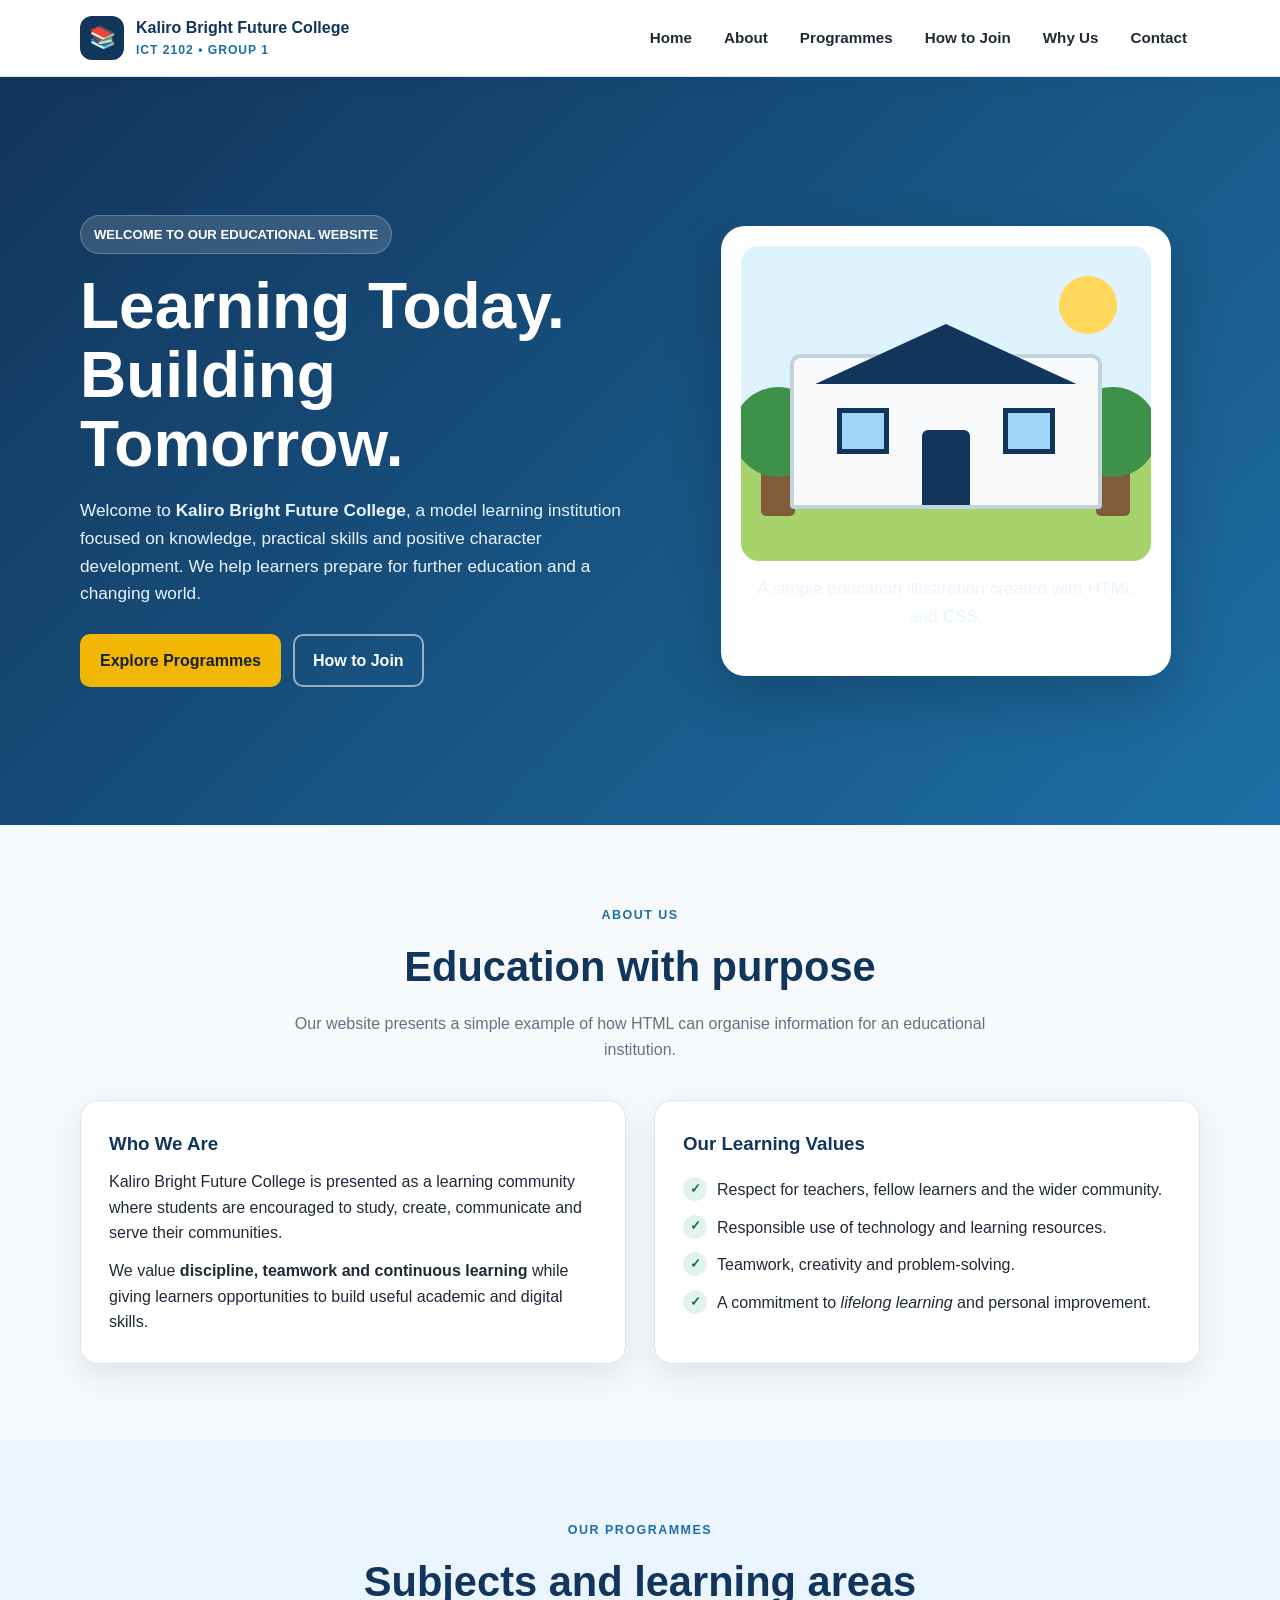
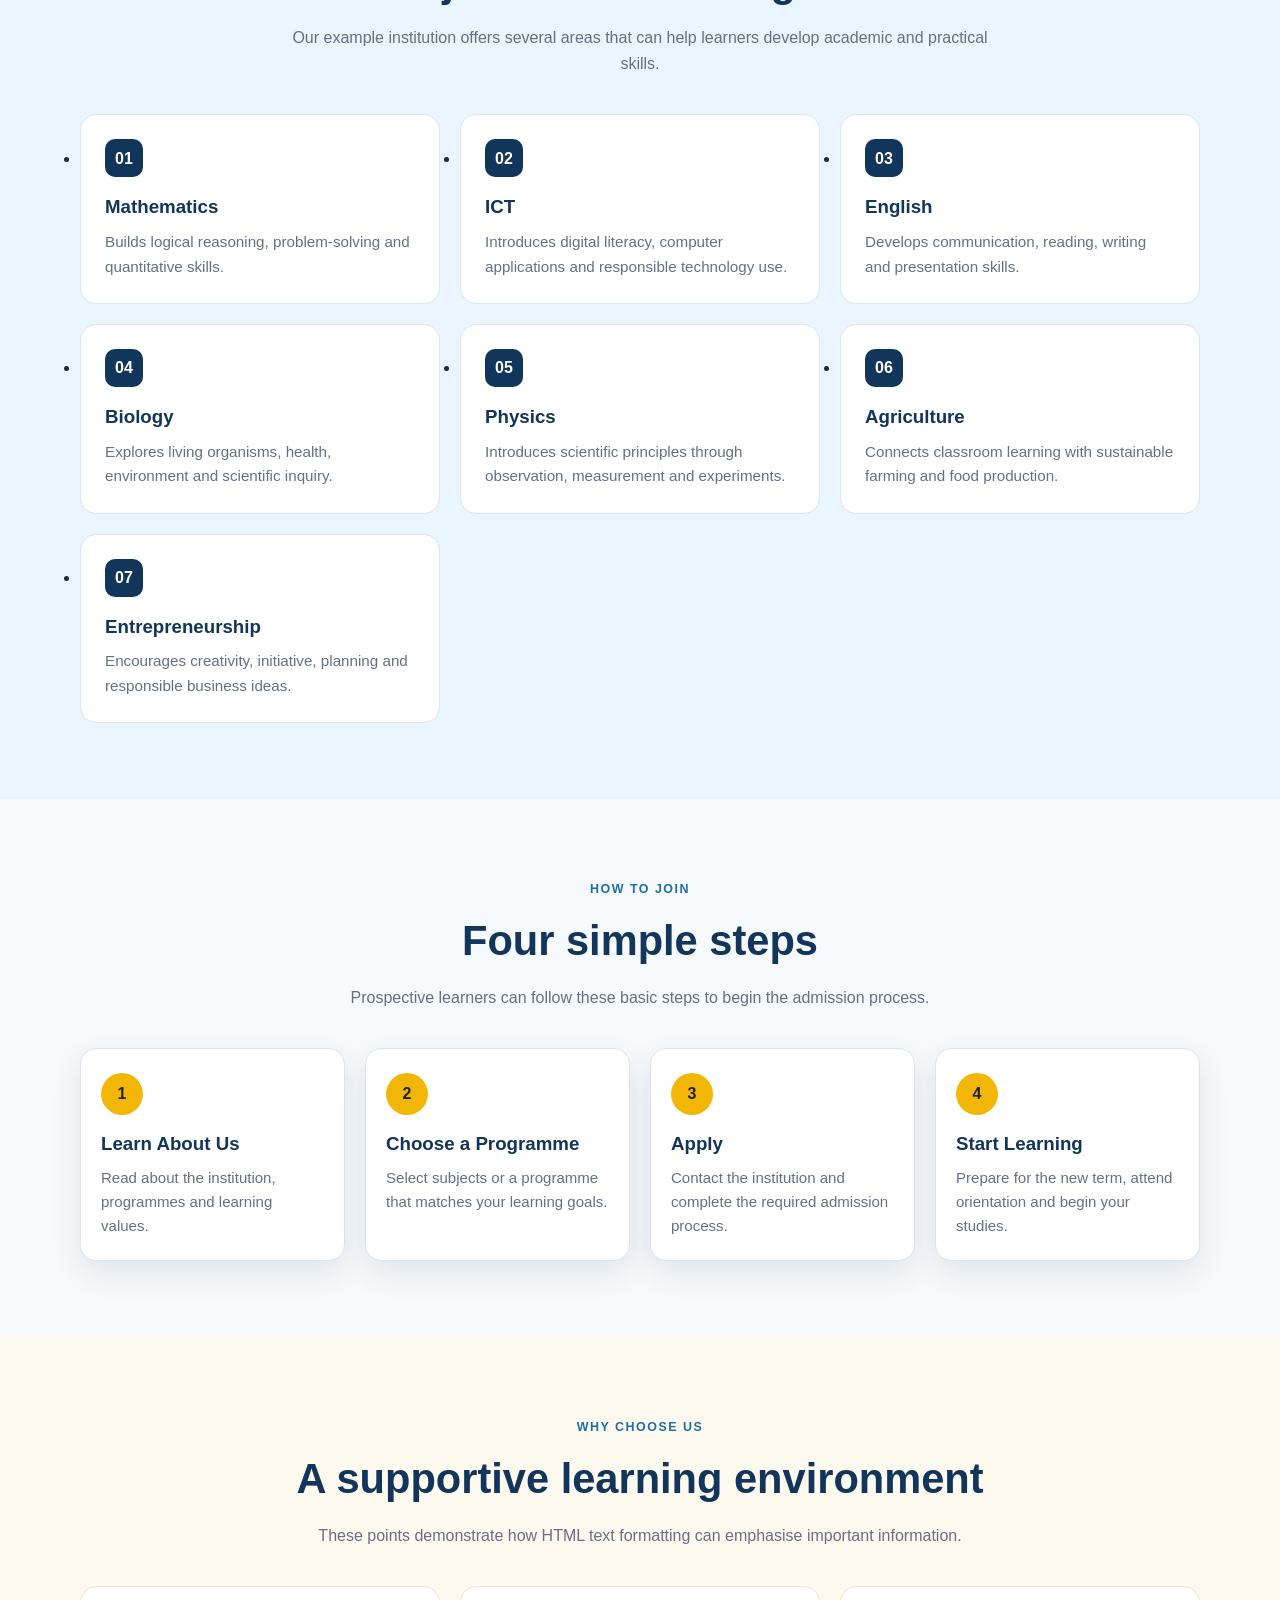
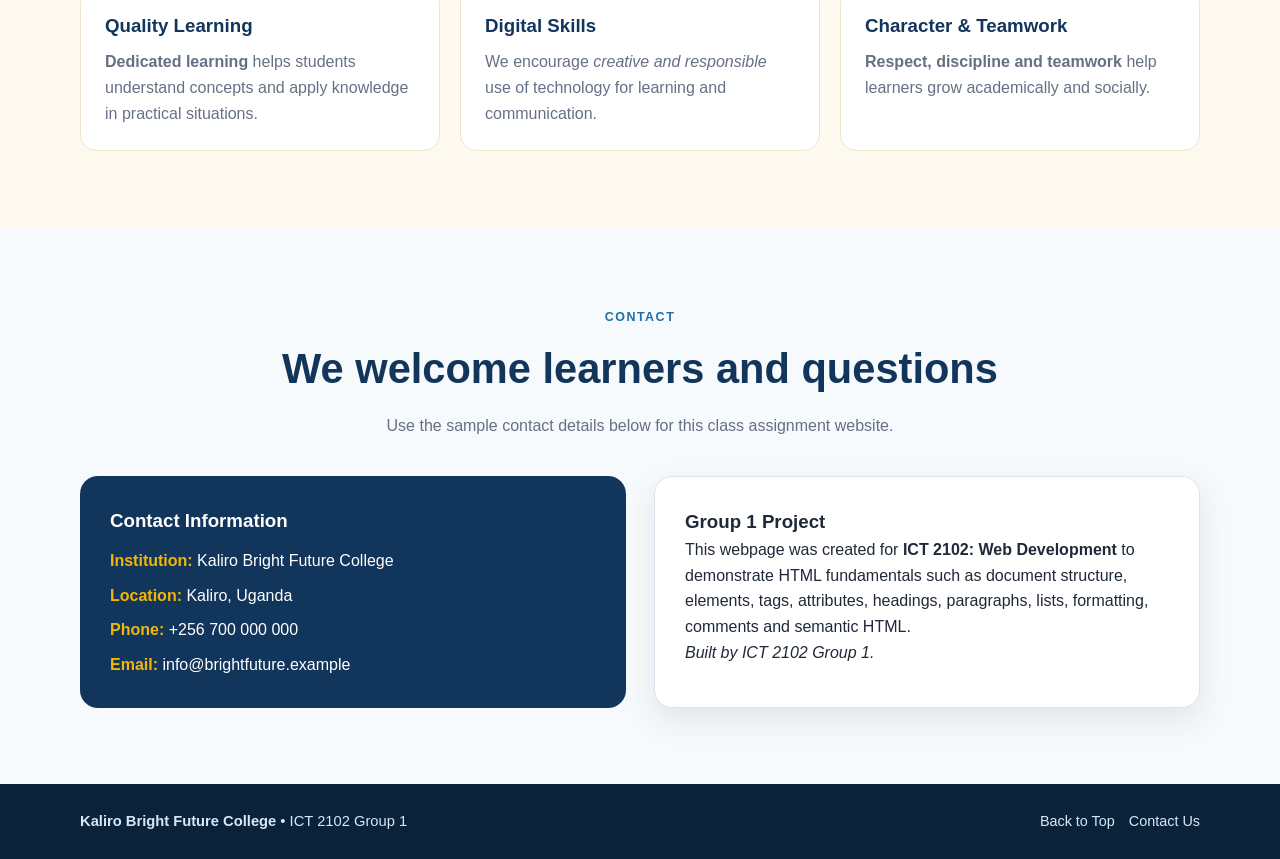
==== commit 9f9f79c0: "Complete responsive Group 1 education website" ====
--- a/index.html
+++ b/index.html
@@ -3,39 +3,61 @@
 <head>
     <meta charset="UTF-8">
     <meta name="viewport" content="width=device-width, initial-scale=1.0">
-    <meta name="description" content="ICT 2102 Group 1 Education educational website demonstrating HTML fundamentals.">
-    <title>Kaliro Education Centre | ICT 2102 Group 1</title>
+    <meta name="description" content="Group 1 ICT 2102 Education website created to demonstrate HTML fundamentals.">
+    <title>Kaliro Bright Future College | ICT 2102 Group 1</title>
 
     <style>
-        /* ICT 2102 GROUP 1 - COMPLETE SINGLE-FILE WEBSITE */
+        /* ==============================
+           ICT 2102 GROUP 1 - EDUCATION
+           Simple, responsive CSS design
+           ============================== */
+
         :root {
-            --primary: #123c69;
-            --primary-dark: #0b2948;
-            --secondary: #1f7a8c;
-            --accent: #f4b942;
-            --light: #f4f8fb;
+            --navy: #12355b;
+            --blue: #1d6fa5;
+            --sky: #eaf5ff;
+            --gold: #f2b705;
+            --cream: #fffaf0;
             --white: #ffffff;
-            --dark: #17202a;
-            --muted: #64748b;
-            --border: #dbe6ee;
-            --success: #147d5a;
-            --shadow: 0 14px 35px rgba(18, 60, 105, 0.12);
+            --dark: #1f2937;
+            --muted: #667085;
+            --line: #dbe4ee;
+            --success: #176b4d;
+            --shadow: 0 12px 30px rgba(18, 53, 91, 0.10);
             --radius: 18px;
         }
 
-        * { box-sizing: border-box; margin: 0; padding: 0; }
-        html { scroll-behavior: smooth; }
+        * {
+            box-sizing: border-box;
+            margin: 0;
+            padding: 0;
+        }
+
+        html {
+            scroll-behavior: smooth;
+            scroll-padding-top: 82px;
+        }
+
         body {
             font-family: Arial, Helvetica, sans-serif;
             line-height: 1.6;
             color: var(--dark);
-            background: #f8fbfd;
-        }
-
-        a { color: inherit; text-decoration: none; }
-        img { max-width: 100%; display: block; }
-        button, input, textarea { font: inherit; }
-        button { cursor: pointer; }
+            background: #f7fafc;
+        }
+
+        a {
+            color: inherit;
+            text-decoration: none;
+        }
+
+        img {
+            max-width: 100%;
+            display: block;
+        }
+
+        button {
+            font: inherit;
+        }
 
         .container {
             width: min(1120px, 92%);
@@ -47,9 +69,9 @@
             position: sticky;
             top: 0;
             z-index: 1000;
-            background: rgba(255, 255, 255, 0.96);
-            backdrop-filter: blur(10px);
-            border-bottom: 1px solid var(--border);
+            background: rgba(255, 255, 255, 0.97);
+            border-bottom: 1px solid var(--line);
+            box-shadow: 0 4px 16px rgba(18, 53, 91, 0.06);
         }
 
         .nav-wrap {
@@ -57,727 +79,871 @@
             display: flex;
             align-items: center;
             justify-content: space-between;
-            gap: 20px;
+            gap: 24px;
         }
 
         .brand {
             display: flex;
             align-items: center;
             gap: 12px;
+            color: var(--navy);
             font-weight: 800;
-            color: var(--primary);
-            white-space: nowrap;
-        }
-
-        .brand-mark {
+        }
+
+        .brand-icon {
             width: 44px;
             height: 44px;
             border-radius: 12px;
             display: grid;
             place-items: center;
-            background: linear-gradient(135deg, var(--primary), var(--secondary));
+            background: var(--navy);
             color: var(--white);
-            font-weight: 900;
-            box-shadow: var(--shadow);
-        }
-
-        nav ul {
+            font-size: 22px;
+        }
+
+        .brand-text span {
+            display: block;
+            font-size: 0.76rem;
+            color: var(--blue);
+            font-weight: 700;
+            letter-spacing: 0.08em;
+            text-transform: uppercase;
+        }
+
+        .nav-links {
             display: flex;
             align-items: center;
-            gap: 18px;
+            gap: 6px;
             list-style: none;
         }
 
-        nav a {
-            color: #334155;
+        .nav-links a {
+            display: inline-block;
+            padding: 10px 13px;
+            border-radius: 10px;
+            color: var(--dark);
             font-size: 0.95rem;
             font-weight: 700;
-            transition: 0.2s ease;
-        }
-
-        nav a:hover { color: var(--secondary); }
-
-        .nav-actions { display: flex; align-items: center; gap: 10px; }
-
-        .btn {
-            display: inline-flex;
-            align-items: center;
-            justify-content: center;
-            gap: 8px;
-            padding: 11px 17px;
-            border: 0;
-            border-radius: 999px;
-            font-weight: 800;
-            transition: transform 0.2s ease, box-shadow 0.2s ease, background 0.2s ease;
-        }
-        .btn:hover { transform: translateY(-2px); }
-        .btn-primary { background: var(--primary); color: var(--white); box-shadow: 0 10px 22px rgba(18, 60, 105, .2); }
-        .btn-primary:hover { background: var(--primary-dark); }
-        .btn-accent { background: var(--accent); color: #2f2a18; }
-        .btn-outline { background: transparent; color: var(--primary); border: 2px solid var(--primary); }
-        .btn-small { padding: 9px 14px; font-size: .9rem; }
-
-        .menu-toggle {
+        }
+
+        .nav-links a:hover,
+        .nav-links a:focus {
+            background: var(--sky);
+            color: var(--blue);
+        }
+
+        .menu-button {
             display: none;
             border: 0;
-            background: var(--light);
-            color: var(--primary);
+            background: var(--navy);
+            color: var(--white);
             width: 44px;
             height: 44px;
-            border-radius: 12px;
-            font-size: 1.3rem;
+            border-radius: 10px;
+            cursor: pointer;
+            font-size: 1.35rem;
         }
 
         /* Hero */
         .hero {
-            min-height: 650px;
+            background: linear-gradient(135deg, var(--navy), var(--blue));
+            color: var(--white);
+            overflow: hidden;
+        }
+
+        .hero-grid {
+            min-height: 520px;
             display: grid;
+            grid-template-columns: 1.05fr 0.95fr;
             align-items: center;
-            background:
-                linear-gradient(90deg, rgba(7, 25, 45, .88), rgba(7, 25, 45, .55), rgba(7, 25, 45, .25)),
-                url('https://images.unsplash.com/photo-1524178232363-1fb2b075b655?auto=format&fit=crop&w=1800&q=85') center/cover;
+            gap: 50px;
+            padding: 62px 0;
+        }
+
+        .hero-tag {
+            display: inline-block;
+            padding: 8px 13px;
+            background: rgba(255, 255, 255, 0.14);
+            border: 1px solid rgba(255, 255, 255, 0.24);
+            border-radius: 999px;
+            font-size: 0.82rem;
+            font-weight: 700;
+            margin-bottom: 18px;
+        }
+
+        .hero h1 {
+            font-size: clamp(2.2rem, 5vw, 4.4rem);
+            line-height: 1.08;
+            margin-bottom: 18px;
+        }
+
+        .hero p {
+            max-width: 650px;
+            font-size: 1.08rem;
+            color: #eaf4ff;
+            margin-bottom: 26px;
+        }
+
+        .hero-buttons {
+            display: flex;
+            flex-wrap: wrap;
+            gap: 12px;
+        }
+
+        .button {
+            display: inline-block;
+            padding: 12px 18px;
+            border-radius: 10px;
+            font-weight: 800;
+            border: 2px solid transparent;
+        }
+
+        .button-primary {
+            background: var(--gold);
+            color: #17202a;
+        }
+
+        .button-primary:hover {
+            background: #ffd05a;
+        }
+
+        .button-light {
+            background: transparent;
             color: var(--white);
-        }
-
-        .hero-grid {
-            display: grid;
-            grid-template-columns: 1.15fr .85fr;
-            gap: 45px;
-            align-items: center;
-            padding: 90px 0;
+            border-color: rgba(255, 255, 255, 0.55);
+        }
+
+        .button-light:hover {
+            background: rgba(255, 255, 255, 0.10);
+        }
+
+        /* Original education illustration - no external image required */
+        .hero-visual {
+            display: flex;
+            justify-content: center;
+        }
+
+        .school-card {
+            width: min(450px, 100%);
+            padding: 20px;
+            background: var(--white);
+            border-radius: 24px;
+            box-shadow: 0 22px 55px rgba(0, 0, 0, 0.20);
+        }
+
+        .school-scene {
+            position: relative;
+            min-height: 315px;
+            border-radius: 18px;
+            overflow: hidden;
+            background: linear-gradient(#dff3ff 0 64%, #a7d36c 64% 100%);
+        }
+
+        .sun {
+            position: absolute;
+            width: 58px;
+            height: 58px;
+            border-radius: 50%;
+            right: 34px;
+            top: 30px;
+            background: #ffd75a;
+        }
+
+        .school-building {
+            position: absolute;
+            left: 12%;
+            right: 12%;
+            bottom: 52px;
+            height: 155px;
+            background: #f8fafc;
+            border: 4px solid #c3d2df;
+            border-radius: 10px 10px 4px 4px;
+        }
+
+        .school-roof {
+            position: absolute;
+            left: 7%;
+            right: 7%;
+            top: -34px;
+            height: 60px;
+            background: var(--navy);
+            clip-path: polygon(50% 0, 100% 100%, 0 100%);
+        }
+
+        .school-door {
+            position: absolute;
+            width: 48px;
+            height: 75px;
+            left: 50%;
+            bottom: 0;
+            transform: translateX(-50%);
+            background: var(--navy);
+            border-radius: 6px 6px 0 0;
+        }
+
+        .school-window {
+            position: absolute;
+            width: 52px;
+            height: 46px;
+            top: 50px;
+            background: #9fd5f5;
+            border: 5px solid var(--navy);
+        }
+
+        .window-left { left: 14%; }
+        .window-right { right: 14%; }
+
+        .tree {
+            position: absolute;
+            bottom: 45px;
+            width: 34px;
+            height: 74px;
+            background: #815b3a;
+            border-radius: 5px;
+        }
+
+        .tree::before {
+            content: "";
+            position: absolute;
+            width: 90px;
+            height: 90px;
+            left: 50%;
+            top: -55px;
+            transform: translateX(-50%);
+            border-radius: 50%;
+            background: #3d9148;
+        }
+
+        .tree-one { left: 5%; }
+        .tree-two { right: 5%; }
+
+        .hero-note {
+            padding: 14px 4px 0;
+            color: #475467;
+            font-size: 0.88rem;
+            text-align: center;
+        }
+
+        /* General sections */
+        section {
+            padding: 76px 0;
+        }
+
+        .section-heading {
+            max-width: 720px;
+            margin: 0 auto 38px;
+            text-align: center;
         }
 
         .eyebrow {
             display: inline-block;
-            padding: 7px 13px;
-            border-radius: 999px;
-            background: rgba(244, 185, 66, .18);
-            color: #ffe19c;
-            border: 1px solid rgba(244, 185, 66, .4);
+            margin-bottom: 8px;
+            font-size: 0.78rem;
             font-weight: 800;
-            letter-spacing: .5px;
-            margin-bottom: 20px;
-        }
-
-        .hero h1 {
-            font-size: clamp(2.4rem, 6vw, 4.7rem);
-            line-height: 1.03;
-            margin-bottom: 20px;
-        }
-
-        .hero p {
-            max-width: 680px;
-            color: #e8eef5;
-            font-size: 1.08rem;
-            margin-bottom: 28px;
-        }
-
-        .hero-actions { display: flex; gap: 12px; flex-wrap: wrap; }
-
-        .hero-card {
-            background: rgba(255, 255, 255, .1);
-            border: 1px solid rgba(255, 255, 255, .2);
-            border-radius: var(--radius);
-            padding: 25px;
-            backdrop-filter: blur(10px);
-            box-shadow: 0 20px 60px rgba(0,0,0,.18);
-        }
-
-        .hero-card h2 { font-size: 1.25rem; margin-bottom: 12px; }
-        .hero-card ul { padding-left: 19px; color: #f7fbff; }
-        .hero-card li + li { margin-top: 8px; }
-
-        /* General sections */
-        section { padding: 86px 0; }
-        section:nth-of-type(even) { background: var(--white); }
-
-        .section-head { max-width: 760px; margin-bottom: 35px; }
-        .section-head span {
-            color: var(--secondary);
-            font-weight: 900;
+            letter-spacing: 0.12em;
+            color: var(--blue);
             text-transform: uppercase;
-            font-size: .8rem;
-            letter-spacing: 1.5px;
-        }
-        .section-head h2 { font-size: clamp(1.9rem, 4vw, 3rem); margin: 7px 0 10px; color: var(--primary); }
-        .section-head p { color: var(--muted); }
+        }
+
+        .section-heading h2 {
+            font-size: clamp(1.8rem, 4vw, 2.6rem);
+            color: var(--navy);
+            margin-bottom: 10px;
+        }
+
+        .section-heading p {
+            color: var(--muted);
+        }
 
         .about-grid,
-        .contact-grid,
-        .login-grid {
+        .contact-grid {
             display: grid;
             grid-template-columns: 1fr 1fr;
-            gap: 30px;
-            align-items: start;
-        }
-
-        .image-card {
-            overflow: hidden;
-            border-radius: var(--radius);
-            box-shadow: var(--shadow);
-            min-height: 370px;
-        }
-        .image-card img { width: 100%; height: 100%; object-fit: cover; }
-
-        .content-card {
+            gap: 28px;
+            align-items: stretch;
+        }
+
+        .card {
             background: var(--white);
-            border: 1px solid var(--border);
+            border: 1px solid var(--line);
             border-radius: var(--radius);
             padding: 28px;
             box-shadow: var(--shadow);
         }
-        .content-card h3 { color: var(--primary); margin-bottom: 10px; font-size: 1.25rem; }
-        .content-card p + p { margin-top: 15px; }
-
-        /* Cards */
-        .cards {
+
+        .card h3 {
+            color: var(--navy);
+            margin-bottom: 10px;
+        }
+
+        .card p + p {
+            margin-top: 12px;
+        }
+
+        .feature-list {
+            list-style: none;
+            display: grid;
+            gap: 12px;
+            margin-top: 18px;
+        }
+
+        .feature-list li {
+            display: flex;
+            gap: 10px;
+            align-items: flex-start;
+        }
+
+        .check {
+            flex: 0 0 24px;
+            width: 24px;
+            height: 24px;
+            border-radius: 50%;
+            display: grid;
+            place-items: center;
+            background: #e1f4eb;
+            color: var(--success);
+            font-weight: 900;
+            font-size: 0.8rem;
+        }
+
+        /* Programmes */
+        .programmes {
+            background: var(--sky);
+        }
+
+        .programme-grid {
             display: grid;
             grid-template-columns: repeat(3, 1fr);
             gap: 20px;
         }
-        .card {
+
+        .programme-card {
             background: var(--white);
-            border: 1px solid var(--border);
-            border-radius: var(--radius);
-            padding: 25px;
-            box-shadow: 0 10px 26px rgba(18,60,105,.07);
-            transition: .2s ease;
-        }
-        .card:hover { transform: translateY(-5px); box-shadow: var(--shadow); }
-        .icon {
-            width: 52px;
-            height: 52px;
-            border-radius: 15px;
+            border: 1px solid #d7e7f4;
+            border-radius: 16px;
+            padding: 24px;
+            transition: transform 0.2s ease, box-shadow 0.2s ease;
+        }
+
+        .programme-card:hover {
+            transform: translateY(-4px);
+            box-shadow: var(--shadow);
+        }
+
+        .programme-number {
+            display: inline-grid;
+            place-items: center;
+            width: 38px;
+            height: 38px;
+            margin-bottom: 15px;
+            border-radius: 10px;
+            background: var(--navy);
+            color: var(--white);
+            font-weight: 800;
+        }
+
+        .programme-card h3 {
+            color: var(--navy);
+            margin-bottom: 8px;
+        }
+
+        .programme-card p {
+            color: var(--muted);
+            font-size: 0.95rem;
+        }
+
+        /* How to join */
+        .steps {
+            counter-reset: join-step;
+            list-style: none;
+            display: grid;
+            grid-template-columns: repeat(4, 1fr);
+            gap: 20px;
+        }
+
+        .steps li {
+            position: relative;
+            padding: 24px 20px 22px;
+            background: var(--white);
+            border: 1px solid var(--line);
+            border-radius: 16px;
+            box-shadow: var(--shadow);
+        }
+
+        .step-number {
+            width: 42px;
+            height: 42px;
             display: grid;
             place-items: center;
-            background: #e8f4f7;
-            color: var(--secondary);
-            font-size: 1.4rem;
-            margin-bottom: 16px;
-        }
-        .card h3 { color: var(--primary); margin-bottom: 8px; }
-        .card p { color: var(--muted); }
-
-        /* Programmes */
-        .programmes-grid {
+            border-radius: 50%;
+            background: var(--gold);
+            color: #222;
+            font-weight: 900;
+            margin-bottom: 14px;
+        }
+
+        .steps h3 {
+            color: var(--navy);
+            margin-bottom: 7px;
+        }
+
+        .steps p {
+            color: var(--muted);
+            font-size: 0.94rem;
+        }
+
+        /* Why choose us */
+        .why {
+            background: var(--cream);
+        }
+
+        .why-grid {
             display: grid;
-            grid-template-columns: 1.1fr .9fr;
-            gap: 30px;
-            align-items: stretch;
-        }
-        .programme-list {
+            grid-template-columns: repeat(3, 1fr);
+            gap: 20px;
+        }
+
+        .why-card {
+            background: var(--white);
+            border: 1px solid #efe4c8;
+            border-radius: 16px;
+            padding: 24px;
+        }
+
+        .why-card h3 {
+            margin-bottom: 8px;
+            color: var(--navy);
+        }
+
+        .why-card p {
+            color: var(--muted);
+        }
+
+        /* Contact */
+        .contact-box {
+            background: var(--navy);
+            color: var(--white);
+            border-radius: var(--radius);
+            padding: 30px;
+        }
+
+        .contact-box h3 {
+            color: var(--white);
+            margin-bottom: 12px;
+        }
+
+        .contact-box p {
+            color: #dcecff;
+            margin-bottom: 10px;
+        }
+
+        .contact-list {
             list-style: none;
             display: grid;
-            gap: 11px;
-            margin-top: 18px;
-        }
-        .programme-list li {
-            padding: 15px 17px;
-            background: #f8fbfd;
-            border: 1px solid var(--border);
-            border-radius: 12px;
-            font-weight: 700;
-        }
-        .programme-list li::before { content: '✓'; color: var(--success); margin-right: 10px; }
-        .quote-card {
+            gap: 9px;
+        }
+
+        .contact-list strong {
+            color: var(--gold);
+        }
+
+        .simple-note {
+            background: var(--white);
+            border: 1px solid var(--line);
+            border-radius: var(--radius);
+            padding: 30px;
+            box-shadow: var(--shadow);
+        }
+
+        /* Footer */
+        footer {
+            background: #0b223b;
+            color: #d9e8f6;
+            padding: 26px 0;
+        }
+
+        .footer-grid {
             display: flex;
-            flex-direction: column;
-            justify-content: center;
-            background: linear-gradient(135deg, #123c69, #1f7a8c);
+            align-items: center;
+            justify-content: space-between;
+            gap: 18px;
+        }
+
+        .footer-grid p {
+            font-size: 0.92rem;
+        }
+
+        .footer-links {
+            display: flex;
+            flex-wrap: wrap;
+            gap: 14px;
+            font-size: 0.9rem;
+        }
+
+        .footer-links a:hover {
             color: var(--white);
-            border-radius: var(--radius);
-            padding: 35px;
-            box-shadow: var(--shadow);
-        }
-        .quote-card h3 { font-size: 1.8rem; margin-bottom: 14px; }
-        .quote-card p { color: #e7f6f8; margin-bottom: 20px; }
-
-        /* Ordered list */
-        .steps {
-            list-style: none;
-            counter-reset: steps;
-            display: grid;
-            gap: 15px;
-        }
-        .steps li {
-            counter-increment: steps;
-            position: relative;
-            padding: 18px 18px 18px 60px;
-            background: var(--white);
-            border: 1px solid var(--border);
-            border-radius: 15px;
-            box-shadow: 0 7px 20px rgba(18,60,105,.05);
-        }
-        .steps li::before {
-            content: counter(steps);
-            position: absolute;
-            left: 16px;
-            top: 50%;
-            transform: translateY(-50%);
-            width: 32px;
-            height: 32px;
-            border-radius: 50%;
-            display: grid;
-            place-items: center;
-            background: var(--primary);
-            color: var(--white);
-            font-weight: 900;
-        }
-
-        /* Why choose us */
-        .why-grid { display: grid; grid-template-columns: repeat(4, 1fr); gap: 18px; }
-        .why-item { text-align: center; padding: 22px; background: #f8fbfd; border-radius: 16px; border: 1px solid var(--border); }
-        .why-item strong { display: block; color: var(--primary); margin-bottom: 8px; }
-        .why-item em { color: var(--secondary); }
-
-        /* Team */
-        .team-grid { display: grid; grid-template-columns: repeat(2, 1fr); gap: 20px; max-width: 800px; }
-        .member { display: flex; align-items: center; gap: 15px; background: var(--white); border: 1px solid var(--border); border-radius: var(--radius); padding: 20px; }
-        .avatar { width: 58px; height: 58px; border-radius: 50%; display: grid; place-items: center; background: linear-gradient(135deg, var(--primary), var(--secondary)); color: var(--white); font-weight: 900; }
-        .member h3 { color: var(--primary); font-size: 1rem; }
-        .member p { color: var(--muted); font-size: .9rem; }
-
-        /* Contact */
-        .contact-details { display: grid; gap: 13px; margin-top: 18px; }
-        .contact-row { padding: 15px; border-radius: 12px; background: #f8fbfd; border: 1px solid var(--border); }
-        .form { display: grid; gap: 13px; }
-        .field label { display: block; margin-bottom: 6px; font-weight: 800; color: var(--primary); }
-        .field input, .field textarea {
-            width: 100%;
-            border: 1px solid var(--border);
-            background: #fff;
-            border-radius: 12px;
-            padding: 12px 13px;
-            outline: none;
-        }
-        .field input:focus, .field textarea:focus { border-color: var(--secondary); box-shadow: 0 0 0 3px rgba(31,122,140,.1); }
-        .field textarea { min-height: 135px; resize: vertical; }
-        .form-message { margin-top: 7px; font-weight: 700; min-height: 25px; }
-
-        /* Login */
-        .login-box {
-            max-width: 680px;
-            margin: 0 auto;
-            background: var(--white);
-            border: 1px solid var(--border);
-            border-radius: var(--radius);
-            padding: 32px;
-            box-shadow: var(--shadow);
-        }
-        .login-box h3 { color: var(--primary); font-size: 1.6rem; margin-bottom: 7px; }
-        .demo-note { margin-top: 14px; background: #fff8e5; border: 1px solid #f0d28a; padding: 13px; border-radius: 12px; font-size: .92rem; }
-        .portal { display: none; margin-top: 20px; padding: 20px; border-radius: 14px; background: #eefaf5; border: 1px solid #bfe9d5; }
-        .portal.visible { display: block; }
-
-        /* Footer */
-        footer { background: #0b2036; color: #dbe7f1; padding: 35px 0; }
-        .footer-grid { display: flex; justify-content: space-between; gap: 20px; flex-wrap: wrap; align-items: center; }
-        .footer-brand { font-weight: 900; color: var(--white); }
-        .footer-note { color: #a9bbcc; font-size: .9rem; }
-
-        /* Mobile */
+        }
+
+        /* Responsive design: tablet */
         @media (max-width: 900px) {
-            .hero-grid, .about-grid, .programmes-grid, .contact-grid, .login-grid { grid-template-columns: 1fr; }
-            .cards { grid-template-columns: repeat(2, 1fr); }
-            .why-grid { grid-template-columns: repeat(2, 1fr); }
-            nav { display: none; position: absolute; left: 0; right: 0; top: 76px; background: var(--white); padding: 18px 4%; border-bottom: 1px solid var(--border); box-shadow: var(--shadow); }
-            nav.open { display: block; }
-            nav ul { flex-direction: column; align-items: flex-start; }
-            .menu-toggle { display: block; }
-        }
-
-        @media (max-width: 600px) {
-            .nav-actions .btn-outline { display: none; }
-            .hero { min-height: 720px; }
-            section { padding: 65px 0; }
-            .cards, .why-grid, .team-grid { grid-template-columns: 1fr; }
-            .hero-actions .btn { width: 100%; }
-            .hero-actions { flex-direction: column; }
-            .hero-card { margin-top: 10px; }
-        }
-
-        .back-to-top {
-            position: fixed;
-            right: 17px;
-            bottom: 17px;
-            width: 44px;
-            height: 44px;
-            border: 0;
-            border-radius: 50%;
-            background: var(--accent);
-            color: #2f2a18;
-            font-weight: 900;
-            box-shadow: var(--shadow);
-            display: none;
-            z-index: 999;
-        }
-        .back-to-top.show { display: grid; place-items: center; }
+            .hero-grid,
+            .about-grid,
+            .contact-grid {
+                grid-template-columns: 1fr;
+            }
+
+            .hero-grid {
+                min-height: auto;
+            }
+
+            .hero-content {
+                text-align: center;
+            }
+
+            .hero-content p {
+                margin-left: auto;
+                margin-right: auto;
+            }
+
+            .hero-buttons {
+                justify-content: center;
+            }
+
+            .programme-grid,
+            .why-grid {
+                grid-template-columns: repeat(2, 1fr);
+            }
+
+            .steps {
+                grid-template-columns: repeat(2, 1fr);
+            }
+        }
+
+        /* Responsive design: mobile */
+        @media (max-width: 680px) {
+            .nav-wrap {
+                min-height: 68px;
+            }
+
+            .menu-button {
+                display: block;
+            }
+
+            .nav-links {
+                display: none;
+                position: absolute;
+                left: 4%;
+                right: 4%;
+                top: 72px;
+                padding: 12px;
+                background: var(--white);
+                border: 1px solid var(--line);
+                border-radius: 14px;
+                box-shadow: var(--shadow);
+                flex-direction: column;
+                align-items: stretch;
+            }
+
+            .nav-links.show {
+                display: flex;
+            }
+
+            .nav-links a {
+                width: 100%;
+            }
+
+            section {
+                padding: 58px 0;
+            }
+
+            .programme-grid,
+            .why-grid,
+            .steps {
+                grid-template-columns: 1fr;
+            }
+
+            .card,
+            .contact-box,
+            .simple-note {
+                padding: 22px;
+            }
+
+            .school-scene {
+                min-height: 250px;
+            }
+
+            .footer-grid {
+                align-items: flex-start;
+                flex-direction: column;
+            }
+        }
     </style>
 </head>
 
 <body>
-    <!-- HTML COMMENT 1: Main navigation for the educational website -->
+    <!-- The header contains the website name and navigation links. -->
     <header>
         <div class="container nav-wrap">
-            <a class="brand" href="#home" aria-label="Kaliro Education Centre home">
-                <span class="brand-mark">KE</span>
-                <span>Kaliro Education Centre</span>
+            <a class="brand" href="#home" aria-label="Kaliro Bright Future College home">
+                <span class="brand-icon">📚</span>
+                <span class="brand-text">
+                    Kaliro Bright Future College
+                    <span>ICT 2102 • Group 1</span>
+                </span>
             </a>
 
-            <button class="menu-toggle" id="menuToggle" aria-label="Open navigation">☰</button>
-
-            <nav id="mainNav" aria-label="Main navigation">
-                <ul>
-                    <li><a href="#home">Home</a></li>
-                    <li><a href="#about">About Us</a></li>
-                    <li><a href="#programmes">Programmes</a></li>
-                    <li><a href="#join">How to Join</a></li>
-                    <li><a href="#team">Team</a></li>
-                    <li><a href="#contact">Contact</a></li>
+            <button class="menu-button" type="button" aria-label="Open navigation" aria-controls="site-menu" aria-expanded="false" onclick="toggleMenu()">☰</button>
+
+            <nav aria-label="Main navigation">
+                <ul class="nav-links" id="site-menu">
+                    <li><a href="#home" onclick="closeMenu()">Home</a></li>
+                    <li><a href="#about" onclick="closeMenu()">About</a></li>
+                    <li><a href="#programmes" onclick="closeMenu()">Programmes</a></li>
+                    <li><a href="#join" onclick="closeMenu()">How to Join</a></li>
+                    <li><a href="#why" onclick="closeMenu()">Why Us</a></li>
+                    <li><a href="#contact" onclick="closeMenu()">Contact</a></li>
                 </ul>
             </nav>
-
-            <div class="nav-actions">
-                <a class="btn btn-outline btn-small" href="#programmes">Explore</a>
-                <a class="btn btn-primary btn-small" href="#login">Student Login</a>
-            </div>
         </div>
     </header>
 
     <main>
-        <!-- HOME / WELCOME SECTION -->
+        <!-- Welcome section: this is the main introduction to the institution. -->
         <section class="hero" id="home">
             <div class="container hero-grid">
-                <div>
-                    <span class="eyebrow">ICT 2102 • GROUP 1 • EDUCATION</span>
-                    <h1>Learn Today. Build Tomorrow.</h1>
+                <div class="hero-content">
+                    <span class="hero-tag">WELCOME TO OUR EDUCATIONAL WEBSITE</span>
+                    <h1>Learning Today. Building Tomorrow.</h1>
                     <p>
-                        Welcome to <strong>Kaliro Education Centre</strong>, a student-focused educational website created by Group 1.
-                        Our platform demonstrates clear HTML structure, meaningful content, lists, formatting, navigation,
-                        semantic sections, and a simple interactive student portal.
+                        Welcome to <strong>Kaliro Bright Future College</strong>, a model learning institution focused on knowledge, practical skills and positive character development. We help learners prepare for further education and a changing world.
                     </p>
-                    <div class="hero-actions">
-                        <a class="btn btn-accent" href="#programmes">View Programmes</a>
-                        <a class="btn btn-outline" style="background:rgba(255,255,255,.12);color:#fff;border-color:#fff;" href="#join">How to Join</a>
+                    <div class="hero-buttons">
+                        <a class="button button-primary" href="#programmes">Explore Programmes</a>
+                        <a class="button button-light" href="#join">How to Join</a>
                     </div>
                 </div>
 
-                <aside class="hero-card">
-                    <h2>What We Believe</h2>
-                    <ul>
-                        <li>Every learner deserves an opportunity to grow.</li>
-                        <li>Practical learning connects knowledge to real life.</li>
-                        <li>Technology can make education more accessible.</li>
-                        <li>Strong character supports academic success.</li>
-                    </ul>
-                </aside>
+                <div class="hero-visual" aria-label="Simple illustration of a school building">
+                    <div class="school-card">
+                        <div class="school-scene">
+                            <div class="sun"></div>
+                            <div class="tree tree-one"></div>
+                            <div class="tree tree-two"></div>
+                            <div class="school-building">
+                                <div class="school-roof"></div>
+                                <div class="school-window window-left"></div>
+                                <div class="school-window window-right"></div>
+                                <div class="school-door"></div>
+                            </div>
+                        </div>
+                        <p class="hero-note">A simple education illustration created with HTML and CSS.</p>
+                    </div>
+                </div>
             </div>
         </section>
 
-        <!-- ABOUT US -->
+        <!-- About section demonstrates headings and paragraphs. -->
         <section id="about">
             <div class="container">
-                <div class="section-head">
-                    <span>About Us</span>
-                    <h2>A simple place to learn, explore and grow.</h2>
-                    <p>Our fictional learning centre was designed especially for the ICT 2102 Group 1 HTML assignment.</p>
+                <div class="section-heading">
+                    <span class="eyebrow">About Us</span>
+                    <h2>Education with purpose</h2>
+                    <p>Our website presents a simple example of how HTML can organise information for an educational institution.</p>
                 </div>
 
                 <div class="about-grid">
-                    <div class="image-card">
-                        <img src="https://images.unsplash.com/photo-1516321318423-f06f85e504b3?auto=format&fit=crop&w=1200&q=85" alt="Students learning with computers in a modern learning environment">
-                    </div>
-                    <div class="content-card">
+                    <article class="card">
                         <h3>Who We Are</h3>
                         <p>
-                            Kaliro Education Centre is presented as a welcoming learning community where students can develop
-                            academic knowledge, digital skills, communication ability and practical problem-solving skills.
+                            Kaliro Bright Future College is presented as a learning community where students are encouraged to study, create, communicate and serve their communities.
                         </p>
                         <p>
-                            We encourage learners to ask questions, work together and use technology responsibly. Our goal is to
-                            support <strong>active learning</strong> while keeping education <em>clear, practical and engaging</em>.
+                            We value <strong>discipline, teamwork and continuous learning</strong> while giving learners opportunities to build useful academic and digital skills.
+                        </p>
+                    </article>
+
+                    <article class="card">
+                        <h3>Our Learning Values</h3>
+                        <ul class="feature-list">
+                            <li><span class="check">✓</span><span>Respect for teachers, fellow learners and the wider community.</span></li>
+                            <li><span class="check">✓</span><span>Responsible use of technology and learning resources.</span></li>
+                            <li><span class="check">✓</span><span>Teamwork, creativity and problem-solving.</span></li>
+                            <li><span class="check">✓</span><span>A commitment to <em>lifelong learning</em> and personal improvement.</span></li>
+                        </ul>
+                    </article>
+                </div>
+            </div>
+        </section>
+
+        <!-- Programme section includes an unordered list of more than five programmes. -->
+        <section class="programmes" id="programmes">
+            <div class="container">
+                <div class="section-heading">
+                    <span class="eyebrow">Our Programmes</span>
+                    <h2>Subjects and learning areas</h2>
+                    <p>Our example institution offers several areas that can help learners develop academic and practical skills.</p>
+                </div>
+
+                <ul class="programme-grid">
+                    <li class="programme-card">
+                        <span class="programme-number">01</span>
+                        <h3>Mathematics</h3>
+                        <p>Builds logical reasoning, problem-solving and quantitative skills.</p>
+                    </li>
+                    <li class="programme-card">
+                        <span class="programme-number">02</span>
+                        <h3>ICT</h3>
+                        <p>Introduces digital literacy, computer applications and responsible technology use.</p>
+                    </li>
+                    <li class="programme-card">
+                        <span class="programme-number">03</span>
+                        <h3>English</h3>
+                        <p>Develops communication, reading, writing and presentation skills.</p>
+                    </li>
+                    <li class="programme-card">
+                        <span class="programme-number">04</span>
+                        <h3>Biology</h3>
+                        <p>Explores living organisms, health, environment and scientific inquiry.</p>
+                    </li>
+                    <li class="programme-card">
+                        <span class="programme-number">05</span>
+                        <h3>Physics</h3>
+                        <p>Introduces scientific principles through observation, measurement and experiments.</p>
+                    </li>
+                    <li class="programme-card">
+                        <span class="programme-number">06</span>
+                        <h3>Agriculture</h3>
+                        <p>Connects classroom learning with sustainable farming and food production.</p>
+                    </li>
+                    <li class="programme-card">
+                        <span class="programme-number">07</span>
+                        <h3>Entrepreneurship</h3>
+                        <p>Encourages creativity, initiative, planning and responsible business ideas.</p>
+                    </li>
+                </ul>
+            </div>
+        </section>
+
+        <!-- Ordered list: explains the steps required for joining. -->
+        <section id="join">
+            <div class="container">
+                <div class="section-heading">
+                    <span class="eyebrow">How to Join</span>
+                    <h2>Four simple steps</h2>
+                    <p>Prospective learners can follow these basic steps to begin the admission process.</p>
+                </div>
+
+                <ol class="steps">
+                    <li>
+                        <div class="step-number">1</div>
+                        <h3>Learn About Us</h3>
+                        <p>Read about the institution, programmes and learning values.</p>
+                    </li>
+                    <li>
+                        <div class="step-number">2</div>
+                        <h3>Choose a Programme</h3>
+                        <p>Select subjects or a programme that matches your learning goals.</p>
+                    </li>
+                    <li>
+                        <div class="step-number">3</div>
+                        <h3>Apply</h3>
+                        <p>Contact the institution and complete the required admission process.</p>
+                    </li>
+                    <li>
+                        <div class="step-number">4</div>
+                        <h3>Start Learning</h3>
+                        <p>Prepare for the new term, attend orientation and begin your studies.</p>
+                    </li>
+                </ol>
+            </div>
+        </section>
+
+        <!-- Why Choose Us: specifically demonstrates strong and emphasis tags. -->
+        <section class="why" id="why">
+            <div class="container">
+                <div class="section-heading">
+                    <span class="eyebrow">Why Choose Us</span>
+                    <h2>A supportive learning environment</h2>
+                    <p>These points demonstrate how HTML text formatting can emphasise important information.</p>
+                </div>
+
+                <div class="why-grid">
+                    <article class="why-card">
+                        <h3>Quality Learning</h3>
+                        <p><strong>Dedicated learning</strong> helps students understand concepts and apply knowledge in practical situations.</p>
+                    </article>
+                    <article class="why-card">
+                        <h3>Digital Skills</h3>
+                        <p>We encourage <em>creative and responsible</em> use of technology for learning and communication.</p>
+                    </article>
+                    <article class="why-card">
+                        <h3>Character &amp; Teamwork</h3>
+                        <p><strong>Respect, discipline and teamwork</strong> help learners grow academically and socially.</p>
+                    </article>
+                </div>
+            </div>
+        </section>
+
+        <!-- Contact section gives the website a clear ending before the footer. -->
+        <section id="contact">
+            <div class="container">
+                <div class="section-heading">
+                    <span class="eyebrow">Contact</span>
+                    <h2>We welcome learners and questions</h2>
+                    <p>Use the sample contact details below for this class assignment website.</p>
+                </div>
+
+                <div class="contact-grid">
+                    <div class="contact-box">
+                        <h3>Contact Information</h3>
+                        <ul class="contact-list">
+                            <li><strong>Institution:</strong> Kaliro Bright Future College</li>
+                            <li><strong>Location:</strong> Kaliro, Uganda</li>
+                            <li><strong>Phone:</strong> +256 700 000 000</li>
+                            <li><strong>Email:</strong> info@brightfuture.example</li>
+                        </ul>
+                    </div>
+
+                    <div class="simple-note">
+                        <h3>Group 1 Project</h3>
+                        <p>
+                            This webpage was created for <strong>ICT 2102: Web Development</strong> to demonstrate HTML fundamentals such as document structure, elements, tags, attributes, headings, paragraphs, lists, formatting, comments and semantic HTML.
                         </p>
                         <p>
-                            This webpage demonstrates core HTML elements including headings, paragraphs, lists, semantic sections,
-                            attributes, comments, links, buttons, images, and text formatting.
+                            <em>Built by ICT 2102 Group 1.</em>
                         </p>
                     </div>
                 </div>
             </div>
         </section>
-
-        <!-- PROGRAMMES -->
-        <section id="programmes">
-            <div class="container">
-                <div class="section-head">
-                    <span>Our Programmes</span>
-                    <h2>Subjects and learning areas</h2>
-                    <p>Explore the main subjects represented on our educational platform.</p>
-                </div>
-
-                <div class="programmes-grid">
-                    <div class="content-card">
-                        <h3>Programmes Offered</h3>
-                        <ul class="programme-list">
-                            <li>Mathematics and Applied Mathematics</li>
-                            <li>Information and Communication Technology (ICT)</li>
-                            <li>English Language and Communication</li>
-                            <li>Biology and Environmental Science</li>
-                            <li>Physics and Practical Science</li>
-                            <li>Entrepreneurship and Business Skills</li>
-                            <li>Computer Applications and Digital Literacy</li>
-                        </ul>
-                    </div>
-
-                    <div class="quote-card">
-                        <h3>Learning is a journey.</h3>
-                        <p>
-                            We combine classroom knowledge, practical activities and digital resources so that learners can
-                            understand ideas and apply them beyond the classroom.
-                        </p>
-                        <a class="btn btn-accent" href="#join">Start Your Journey</a>
-                    </div>
-                </div>
-            </div>
-        </section>
-
-        <!-- HOW TO JOIN -->
-        <section id="join">
-            <div class="container">
-                <div class="section-head">
-                    <span>How to Join</span>
-                    <h2>Four easy steps for a new learner</h2>
-                    <p>Follow these steps to demonstrate an ordered list and a simple admission process.</p>
-                </div>
-
-                <ol class="steps">
-                    <li><strong>Explore the programmes.</strong> Read about the subjects and choose the learning area that interests you.</li>
-                    <li><strong>Prepare your details.</strong> Have your basic academic and contact information ready.</li>
-                    <li><strong>Complete the application.</strong> Submit the required information through the appropriate school office or process.</li>
-                    <li><strong>Receive joining information.</strong> Follow the instructions provided for orientation, classes and learning resources.</li>
-                </ol>
-            </div>
-        </section>
-
-        <!-- WHY CHOOSE US -->
-        <section id="why">
-            <div class="container">
-                <div class="section-head">
-                    <span>Why Choose Us</span>
-                    <h2>A learning experience built around the student</h2>
-                    <p>We focus on practical and supportive learning habits.</p>
-                </div>
-
-                <div class="why-grid">
-                    <div class="why-item">
-                        <strong>Supportive Learning</strong>
-                        <em>Ask, practise and improve.</em>
-                    </div>
-                    <div class="why-item">
-                        <strong>Digital Skills</strong>
-                        <em>Learn to use technology well.</em>
-                    </div>
-                    <div class="why-item">
-                        <strong>Practical Work</strong>
-                        <em>Connect theory to real tasks.</em>
-                    </div>
-                    <div class="why-item">
-                        <strong>Teamwork</strong>
-                        <em>Learn through collaboration.</em>
-                    </div>
-                </div>
-            </div>
-        </section>
-
-        <!-- TEAM -->
-        <section id="team">
-            <div class="container">
-                <div class="section-head">
-                    <span>Project Team</span>
-                    <h2>Group 1 contributors</h2>
-                    <p>The assignment states that each member should make a meaningful contribution and commit work to GitHub.</p>
-                </div>
-
-                <div class="team-grid">
-                    <article class="member">
-                        <div class="avatar">PK</div>
-                        <div>
-                            <h3>Patrice Kisoma</h3>
-                            <p>HTML Developer • GitHub & deployment</p>
-                        </div>
-                    </article>
-                    <article class="member">
-                        <div class="avatar">G1</div>
-                        <div>
-                            <h3>Group 1 Member</h3>
-                            <p>Content Designer • Tester • Presenter</p>
-                        </div>
-                    </article>
-                </div>
-            </div>
-        </section>
-
-        <!-- CONTACT -->
-        <section id="contact">
-            <div class="container">
-                <div class="section-head">
-                    <span>Contact Us</span>
-                    <h2>Send us a message</h2>
-                    <p>Use this demo form to practise HTML forms and interactive JavaScript.</p>
-                </div>
-
-                <div class="contact-grid">
-                    <div class="content-card">
-                        <h3>Kaliro Education Centre</h3>
-                        <div class="contact-details">
-                            <div class="contact-row"><strong>Location:</strong> Kaliro, Uganda</div>
-                            <div class="contact-row"><strong>Email:</strong> group1@example.com</div>
-                            <div class="contact-row"><strong>Study Hours:</strong> Monday – Friday, 8:00 AM – 5:00 PM</div>
-                            <div class="contact-row"><strong>Purpose:</strong> ICT 2102 educational web project</div>
-                        </div>
-                    </div>
-
-                    <form class="content-card form" id="contactForm">
-                        <div class="field">
-                            <label for="name">Your Name</label>
-                            <input id="name" name="name" type="text" placeholder="Enter your name" required>
-                        </div>
-                        <div class="field">
-                            <label for="email">Email Address</label>
-                            <input id="email" name="email" type="email" placeholder="Enter your email" required>
-                        </div>
-                        <div class="field">
-                            <label for="message">Message</label>
-                            <textarea id="message" name="message" placeholder="Write your message here" required></textarea>
-                        </div>
-                        <button class="btn btn-primary" type="submit">Send Message</button>
-                        <p class="form-message" id="contactMessage" aria-live="polite"></p>
-                    </form>
-                </div>
-            </div>
-        </section>
-
-        <!-- STUDENT LOGIN -->
-        <section id="login">
-            <div class="container">
-                <div class="section-head">
-                    <span>Student Portal</span>
-                    <h2>Demo Student Login</h2>
-                    <p>This small client-side login is included as an extra interactive feature for the project.</p>
-                </div>
-
-                <div class="login-box">
-                    <form class="form" id="loginForm">
-                        <div class="field">
-                            <label for="loginEmail">Student Email</label>
-                            <input id="loginEmail" type="email" placeholder="student@group1.edu" required>
-                        </div>
-                        <div class="field">
-                            <label for="loginPassword">Password</label>
-                            <input id="loginPassword" type="password" placeholder="Enter demo password" required>
-                        </div>
-                        <button class="btn btn-primary" type="submit">Login to Student Portal</button>
-                        <p class="form-message" id="loginMessage" aria-live="polite"></p>
-                    </form>
-
-                    <div class="demo-note">
-                        <strong>Demo account:</strong> student@group1.edu &nbsp; | &nbsp; <strong>Password:</strong> ICT2102
-                    </div>
-
-                    <div class="portal" id="portalBox">
-                        <h3>Welcome to the Student Portal!</h3>
-                        <p>You are successfully logged in to the <strong>demo interface</strong>. You can return to the website using the navigation above.</p>
-                        <br>
-                        <button class="btn btn-accent btn-small" type="button" id="logoutButton">Log Out</button>
-                    </div>
-                </div>
-            </div>
-        </section>
     </main>
 
-    <!-- HTML COMMENT 2: Footer contains institution name and simple contact information -->
+    <!-- The footer contains the institution name and contact statement. -->
     <footer>
         <div class="container footer-grid">
-            <div>
-                <div class="footer-brand">Kaliro Education Centre</div>
-                <div class="footer-note">ICT 2102 • Group 1 • Education Web Assignment</div>
+            <p><strong>Kaliro Bright Future College</strong> • ICT 2102 Group 1</p>
+            <div class="footer-links">
+                <a href="#home">Back to Top</a>
+                <a href="#contact">Contact Us</a>
             </div>
-            <div class="footer-note">Contact: group1@example.com • Kaliro, Uganda</div>
         </div>
     </footer>
 
-    <button class="back-to-top" id="backToTop" aria-label="Back to top">↑</button>
-
     <script>
-        // ICT 2102 Group 1: simple interactions for the static GitHub Pages website.
-        const menuToggle = document.getElementById('menuToggle');
-        const mainNav = document.getElementById('mainNav');
-        const backToTop = document.getElementById('backToTop');
-        const loginForm = document.getElementById('loginForm');
-        const loginMessage = document.getElementById('loginMessage');
-        const portalBox = document.getElementById('portalBox');
-        const logoutButton = document.getElementById('logoutButton');
-        const contactForm = document.getElementById('contactForm');
-        const contactMessage = document.getElementById('contactMessage');
-
-        menuToggle.addEventListener('click', () => {
-            mainNav.classList.toggle('open');
-            menuToggle.textContent = mainNav.classList.contains('open') ? '✕' : '☰';
-        });
-
-        document.querySelectorAll('#mainNav a').forEach(link => {
-            link.addEventListener('click', () => {
-                mainNav.classList.remove('open');
-                menuToggle.textContent = '☰';
-            });
-        });
-
-        window.addEventListener('scroll', () => {
-            backToTop.classList.toggle('show', window.scrollY > 500);
-        });
-
-        backToTop.addEventListener('click', () => {
-            window.scrollTo({ top: 0, behavior: 'smooth' });
-        });
-
-        contactForm.addEventListener('submit', event => {
-            event.preventDefault();
-            contactMessage.textContent = 'Thank you! Your demo message has been received on this page.';
-            contactMessage.style.color = 'var(--success)';
-            contactForm.reset();
-        });
-
-        function showLoggedInState() {
-            portalBox.classList.add('visible');
-        }
-
-        if (localStorage.getItem('group1LoggedIn') === 'true') {
-            showLoggedInState();
-        }
-
-        loginForm.addEventListener('submit', event => {
-            event.preventDefault();
-            const email = document.getElementById('loginEmail').value.trim();
-            const password = document.getElementById('loginPassword').value;
-
-            if (email === 'student@group1.edu' && password === 'ICT2102') {
-                localStorage.setItem('group1LoggedIn', 'true');
-                loginMessage.textContent = 'Login successful!';
-                loginMessage.style.color = 'var(--success)';
-                showLoggedInState();
-            } else {
-                loginMessage.textContent = 'Demo login not accepted. Use the credentials shown below the form.';
-                loginMessage.style.color = '#a33a2b';
-            }
-        });
-
-        logoutButton.addEventListener('click', () => {
-            localStorage.removeItem('group1LoggedIn');
-            portalBox.classList.remove('visible');
-            loginMessage.textContent = 'You have been logged out.';
-            loginMessage.style.color = 'var(--primary)';
-            loginForm.reset();
-        });
+        // Simple JavaScript only for the mobile navigation menu.
+        function toggleMenu() {
+            const menu = document.getElementById('site-menu');
+            const button = document.querySelector('.menu-button');
+            const isOpen = menu.classList.toggle('show');
+            button.setAttribute('aria-expanded', isOpen ? 'true' : 'false');
+        }
+
+        function closeMenu() {
+            const menu = document.getElementById('site-menu');
+            const button = document.querySelector('.menu-button');
+            menu.classList.remove('show');
+            button.setAttribute('aria-expanded', 'false');
+        }
     </script>
 </body>
 </html>
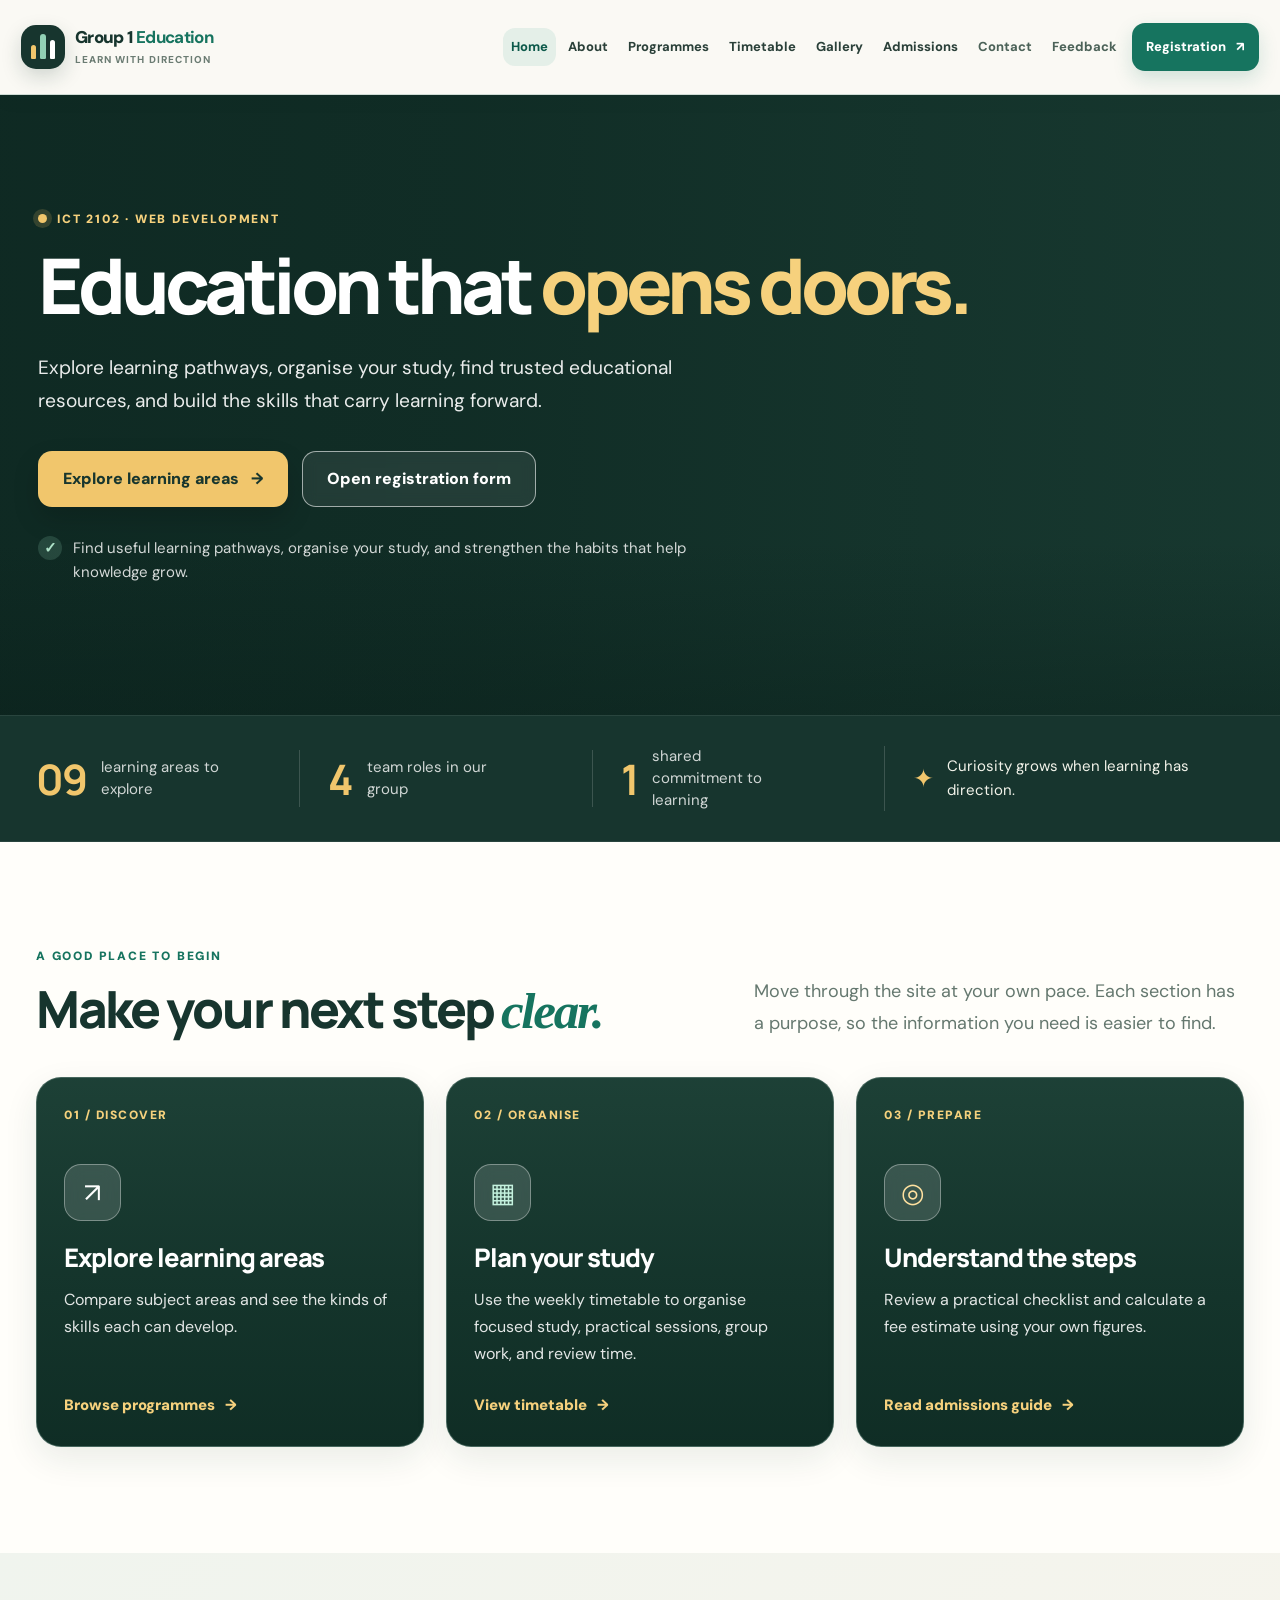
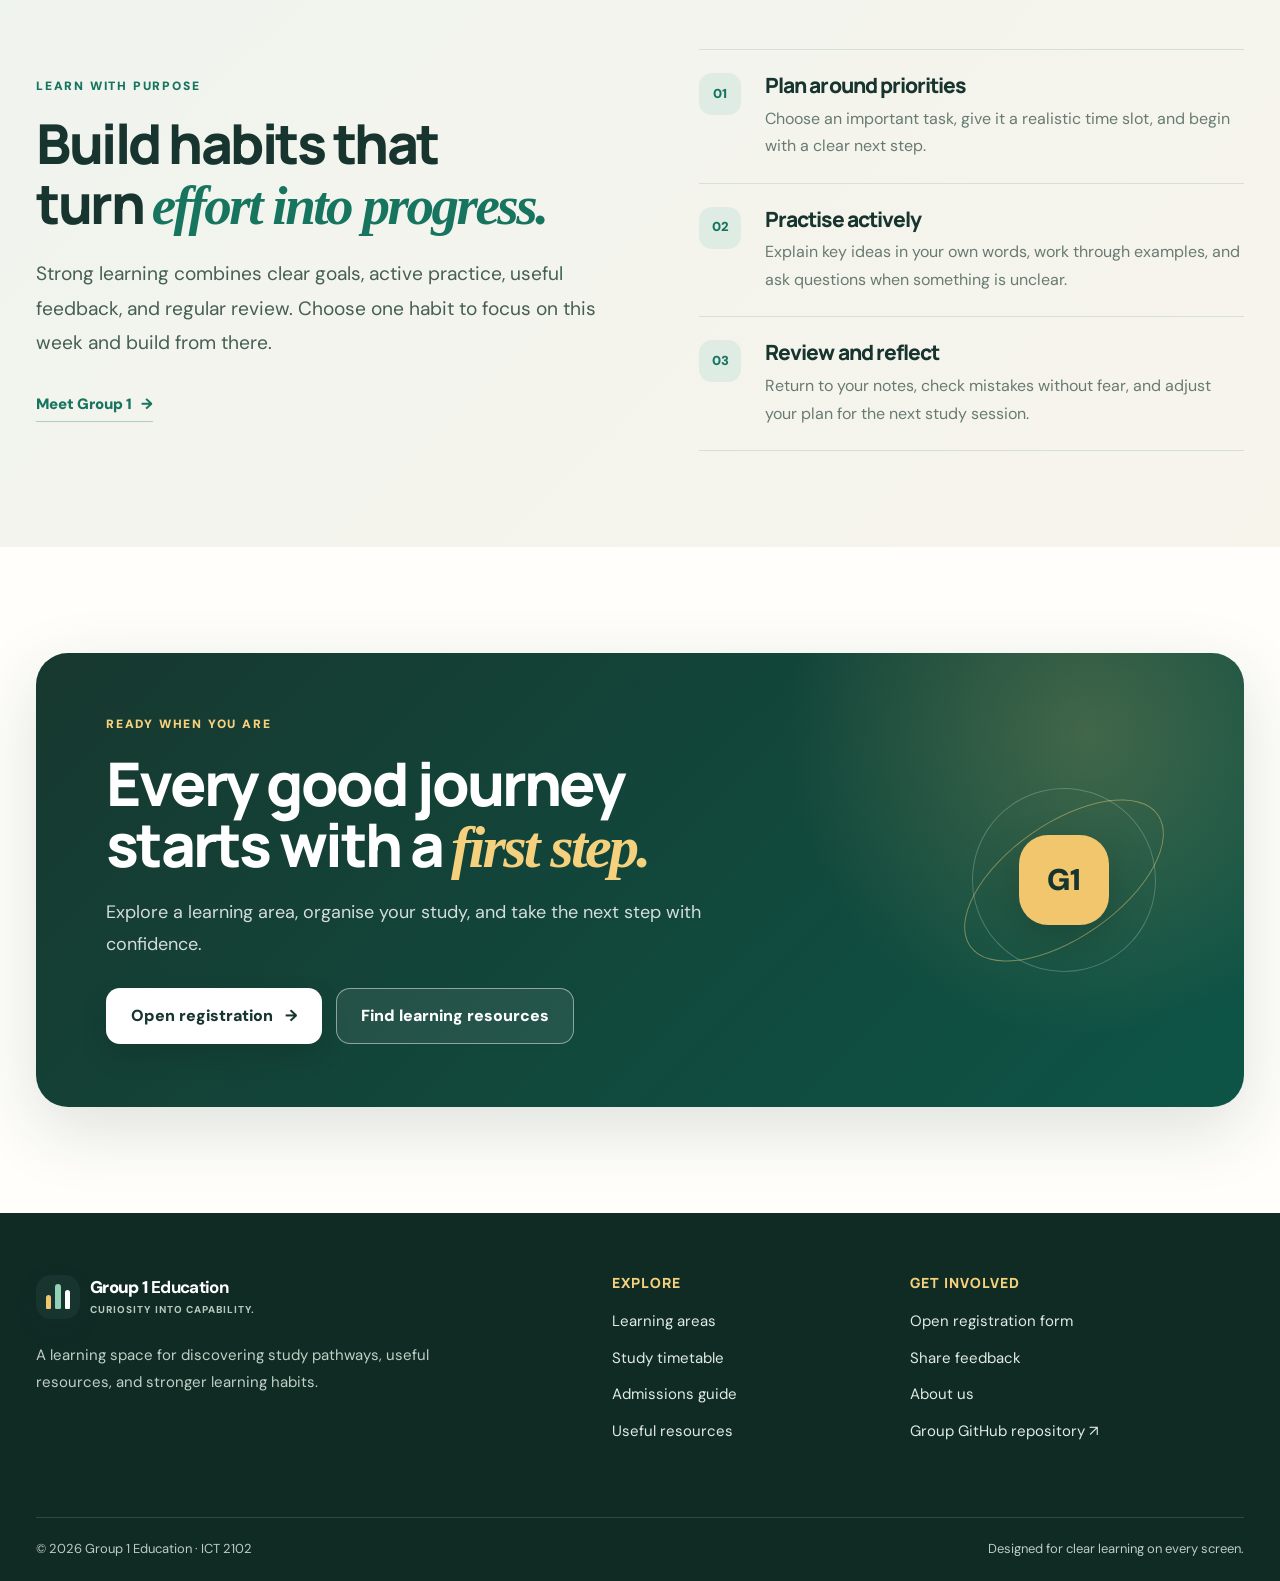
==== commit 12e6d0f0: "Publish redesigned education website" ====
--- a/index.html
+++ b/index.html
@@ -1,949 +1,65 @@
 <!DOCTYPE html>
+
 <html lang="en">
 <head>
-    <meta charset="UTF-8">
-    <meta name="viewport" content="width=device-width, initial-scale=1.0">
-    <meta name="description" content="Group 1 ICT 2102 Education website created to demonstrate HTML fundamentals.">
-    <title>Kaliro Bright Future College | ICT 2102 Group 1</title>
+<meta charset="utf-8"/>
+<meta content="width=device-width, initial-scale=1" name="viewport"/>
+<meta content="#17352e" name="theme-color"/>
+<meta content="Explore learning areas, study tools, admissions guidance, and educational resources from the ICT 2102 Group 1 Education project." name="description"/>
+<title>Home | Group 1 Education</title>
+<link href="https://fonts.googleapis.com" rel="preconnect"/>
+<link crossorigin="" href="https://fonts.gstatic.com" rel="preconnect"/>
+<link href="https://fonts.googleapis.com/css2?family=DM+Sans:wght@400;500;600;700&amp;family=Manrope:wght@400;500;600;700;800&amp;display=swap" rel="stylesheet"/>
+<link href="assets/css/styles.css" rel="stylesheet"/>
+<script defer="" src="assets/js/main.js"></script>
+</head>
+<body data-page="home" id="top">
+<a class="skip-link" href="#main-content">Skip to main content</a>
+<header class="site-header">
+<div class="header-inner container">
+<a aria-label="Group 1 Education home" class="brand" href="index.html">
+<span aria-hidden="true" class="brand-mark"><span></span><span></span><span></span></span>
+<span class="brand-copy"><strong>Group 1 <span>Education</span></strong><small>Learn with direction</small></span>
+</a>
+<button aria-controls="primary-navigation" aria-expanded="false" class="menu-toggle" type="button"><span aria-hidden="true" class="menu-icon"></span><span class="menu-label">Menu</span></button>
+<nav aria-label="Main navigation" class="primary-navigation" id="primary-navigation"><a aria-current="page" class="nav-link" href="index.html">Home</a><a class="nav-link" href="about.html">About</a><a class="nav-link" href="programmes.html">Programmes</a><a class="nav-link" href="timetable.html">Timetable</a><a class="nav-link" href="gallery.html">Gallery</a><a class="nav-link" href="admissions.html">Admissions</a>
+<a class="nav-link nav-link-quiet" href="contact.html">Contact</a>
+<a class="nav-link nav-link-quiet" href="feedback.html">Feedback</a>
+<a class="nav-cta" href="student-registration.html">Registration <span aria-hidden="true">↗</span></a>
+</nav>
+</div>
+</header>
+<main id="main-content">
+<section class="home-hero container">
+<div class="home-hero-copy">
+<p class="eyebrow"><span class="eyebrow-dot"></span>ICT 2102 · WEB DEVELOPMENT</p>
+<h1>Education that <span class="headline-accent">opens doors.</span></h1>
+<p class="lead">Explore learning pathways, organise your study, find trusted educational resources, and build the skills that carry learning forward.</p>
+<div class="hero-actions"><a class="button button-primary" href="programmes.html">Explore learning areas <span aria-hidden="true">→</span></a><a class="button button-secondary" href="student-registration.html">Open registration form</a></div>
+<div class="trust-row"><span aria-hidden="true" class="trust-check">✓</span><span>Find useful learning pathways, organise your study, and strengthen the habits that help knowledge grow.</span></div>
+</div>
 
-    <style>
-        /* ==============================
-           ICT 2102 GROUP 1 - EDUCATION
-           Simple, responsive CSS design
-           ============================== */
-
-        :root {
-            --navy: #12355b;
-            --blue: #1d6fa5;
-            --sky: #eaf5ff;
-            --gold: #f2b705;
-            --cream: #fffaf0;
-            --white: #ffffff;
-            --dark: #1f2937;
-            --muted: #667085;
-            --line: #dbe4ee;
-            --success: #176b4d;
-            --shadow: 0 12px 30px rgba(18, 53, 91, 0.10);
-            --radius: 18px;
-        }
-
-        * {
-            box-sizing: border-box;
-            margin: 0;
-            padding: 0;
-        }
-
-        html {
-            scroll-behavior: smooth;
-            scroll-padding-top: 82px;
-        }
-
-        body {
-            font-family: Arial, Helvetica, sans-serif;
-            line-height: 1.6;
-            color: var(--dark);
-            background: #f7fafc;
-        }
-
-        a {
-            color: inherit;
-            text-decoration: none;
-        }
-
-        img {
-            max-width: 100%;
-            display: block;
-        }
-
-        button {
-            font: inherit;
-        }
-
-        .container {
-            width: min(1120px, 92%);
-            margin: 0 auto;
-        }
-
-        /* Header and navigation */
-        header {
-            position: sticky;
-            top: 0;
-            z-index: 1000;
-            background: rgba(255, 255, 255, 0.97);
-            border-bottom: 1px solid var(--line);
-            box-shadow: 0 4px 16px rgba(18, 53, 91, 0.06);
-        }
-
-        .nav-wrap {
-            min-height: 76px;
-            display: flex;
-            align-items: center;
-            justify-content: space-between;
-            gap: 24px;
-        }
-
-        .brand {
-            display: flex;
-            align-items: center;
-            gap: 12px;
-            color: var(--navy);
-            font-weight: 800;
-        }
-
-        .brand-icon {
-            width: 44px;
-            height: 44px;
-            border-radius: 12px;
-            display: grid;
-            place-items: center;
-            background: var(--navy);
-            color: var(--white);
-            font-size: 22px;
-        }
-
-        .brand-text span {
-            display: block;
-            font-size: 0.76rem;
-            color: var(--blue);
-            font-weight: 700;
-            letter-spacing: 0.08em;
-            text-transform: uppercase;
-        }
-
-        .nav-links {
-            display: flex;
-            align-items: center;
-            gap: 6px;
-            list-style: none;
-        }
-
-        .nav-links a {
-            display: inline-block;
-            padding: 10px 13px;
-            border-radius: 10px;
-            color: var(--dark);
-            font-size: 0.95rem;
-            font-weight: 700;
-        }
-
-        .nav-links a:hover,
-        .nav-links a:focus {
-            background: var(--sky);
-            color: var(--blue);
-        }
-
-        .menu-button {
-            display: none;
-            border: 0;
-            background: var(--navy);
-            color: var(--white);
-            width: 44px;
-            height: 44px;
-            border-radius: 10px;
-            cursor: pointer;
-            font-size: 1.35rem;
-        }
-
-        /* Hero */
-        .hero {
-            background: linear-gradient(135deg, var(--navy), var(--blue));
-            color: var(--white);
-            overflow: hidden;
-        }
-
-        .hero-grid {
-            min-height: 520px;
-            display: grid;
-            grid-template-columns: 1.05fr 0.95fr;
-            align-items: center;
-            gap: 50px;
-            padding: 62px 0;
-        }
-
-        .hero-tag {
-            display: inline-block;
-            padding: 8px 13px;
-            background: rgba(255, 255, 255, 0.14);
-            border: 1px solid rgba(255, 255, 255, 0.24);
-            border-radius: 999px;
-            font-size: 0.82rem;
-            font-weight: 700;
-            margin-bottom: 18px;
-        }
-
-        .hero h1 {
-            font-size: clamp(2.2rem, 5vw, 4.4rem);
-            line-height: 1.08;
-            margin-bottom: 18px;
-        }
-
-        .hero p {
-            max-width: 650px;
-            font-size: 1.08rem;
-            color: #eaf4ff;
-            margin-bottom: 26px;
-        }
-
-        .hero-buttons {
-            display: flex;
-            flex-wrap: wrap;
-            gap: 12px;
-        }
-
-        .button {
-            display: inline-block;
-            padding: 12px 18px;
-            border-radius: 10px;
-            font-weight: 800;
-            border: 2px solid transparent;
-        }
-
-        .button-primary {
-            background: var(--gold);
-            color: #17202a;
-        }
-
-        .button-primary:hover {
-            background: #ffd05a;
-        }
-
-        .button-light {
-            background: transparent;
-            color: var(--white);
-            border-color: rgba(255, 255, 255, 0.55);
-        }
-
-        .button-light:hover {
-            background: rgba(255, 255, 255, 0.10);
-        }
-
-        /* Original education illustration - no external image required */
-        .hero-visual {
-            display: flex;
-            justify-content: center;
-        }
-
-        .school-card {
-            width: min(450px, 100%);
-            padding: 20px;
-            background: var(--white);
-            border-radius: 24px;
-            box-shadow: 0 22px 55px rgba(0, 0, 0, 0.20);
-        }
-
-        .school-scene {
-            position: relative;
-            min-height: 315px;
-            border-radius: 18px;
-            overflow: hidden;
-            background: linear-gradient(#dff3ff 0 64%, #a7d36c 64% 100%);
-        }
-
-        .sun {
-            position: absolute;
-            width: 58px;
-            height: 58px;
-            border-radius: 50%;
-            right: 34px;
-            top: 30px;
-            background: #ffd75a;
-        }
-
-        .school-building {
-            position: absolute;
-            left: 12%;
-            right: 12%;
-            bottom: 52px;
-            height: 155px;
-            background: #f8fafc;
-            border: 4px solid #c3d2df;
-            border-radius: 10px 10px 4px 4px;
-        }
-
-        .school-roof {
-            position: absolute;
-            left: 7%;
-            right: 7%;
-            top: -34px;
-            height: 60px;
-            background: var(--navy);
-            clip-path: polygon(50% 0, 100% 100%, 0 100%);
-        }
-
-        .school-door {
-            position: absolute;
-            width: 48px;
-            height: 75px;
-            left: 50%;
-            bottom: 0;
-            transform: translateX(-50%);
-            background: var(--navy);
-            border-radius: 6px 6px 0 0;
-        }
-
-        .school-window {
-            position: absolute;
-            width: 52px;
-            height: 46px;
-            top: 50px;
-            background: #9fd5f5;
-            border: 5px solid var(--navy);
-        }
-
-        .window-left { left: 14%; }
-        .window-right { right: 14%; }
-
-        .tree {
-            position: absolute;
-            bottom: 45px;
-            width: 34px;
-            height: 74px;
-            background: #815b3a;
-            border-radius: 5px;
-        }
-
-        .tree::before {
-            content: "";
-            position: absolute;
-            width: 90px;
-            height: 90px;
-            left: 50%;
-            top: -55px;
-            transform: translateX(-50%);
-            border-radius: 50%;
-            background: #3d9148;
-        }
-
-        .tree-one { left: 5%; }
-        .tree-two { right: 5%; }
-
-        .hero-note {
-            padding: 14px 4px 0;
-            color: #475467;
-            font-size: 0.88rem;
-            text-align: center;
-        }
-
-        /* General sections */
-        section {
-            padding: 76px 0;
-        }
-
-        .section-heading {
-            max-width: 720px;
-            margin: 0 auto 38px;
-            text-align: center;
-        }
-
-        .eyebrow {
-            display: inline-block;
-            margin-bottom: 8px;
-            font-size: 0.78rem;
-            font-weight: 800;
-            letter-spacing: 0.12em;
-            color: var(--blue);
-            text-transform: uppercase;
-        }
-
-        .section-heading h2 {
-            font-size: clamp(1.8rem, 4vw, 2.6rem);
-            color: var(--navy);
-            margin-bottom: 10px;
-        }
-
-        .section-heading p {
-            color: var(--muted);
-        }
-
-        .about-grid,
-        .contact-grid {
-            display: grid;
-            grid-template-columns: 1fr 1fr;
-            gap: 28px;
-            align-items: stretch;
-        }
-
-        .card {
-            background: var(--white);
-            border: 1px solid var(--line);
-            border-radius: var(--radius);
-            padding: 28px;
-            box-shadow: var(--shadow);
-        }
-
-        .card h3 {
-            color: var(--navy);
-            margin-bottom: 10px;
-        }
-
-        .card p + p {
-            margin-top: 12px;
-        }
-
-        .feature-list {
-            list-style: none;
-            display: grid;
-            gap: 12px;
-            margin-top: 18px;
-        }
-
-        .feature-list li {
-            display: flex;
-            gap: 10px;
-            align-items: flex-start;
-        }
-
-        .check {
-            flex: 0 0 24px;
-            width: 24px;
-            height: 24px;
-            border-radius: 50%;
-            display: grid;
-            place-items: center;
-            background: #e1f4eb;
-            color: var(--success);
-            font-weight: 900;
-            font-size: 0.8rem;
-        }
-
-        /* Programmes */
-        .programmes {
-            background: var(--sky);
-        }
-
-        .programme-grid {
-            display: grid;
-            grid-template-columns: repeat(3, 1fr);
-            gap: 20px;
-        }
-
-        .programme-card {
-            background: var(--white);
-            border: 1px solid #d7e7f4;
-            border-radius: 16px;
-            padding: 24px;
-            transition: transform 0.2s ease, box-shadow 0.2s ease;
-        }
-
-        .programme-card:hover {
-            transform: translateY(-4px);
-            box-shadow: var(--shadow);
-        }
-
-        .programme-number {
-            display: inline-grid;
-            place-items: center;
-            width: 38px;
-            height: 38px;
-            margin-bottom: 15px;
-            border-radius: 10px;
-            background: var(--navy);
-            color: var(--white);
-            font-weight: 800;
-        }
-
-        .programme-card h3 {
-            color: var(--navy);
-            margin-bottom: 8px;
-        }
-
-        .programme-card p {
-            color: var(--muted);
-            font-size: 0.95rem;
-        }
-
-        /* How to join */
-        .steps {
-            counter-reset: join-step;
-            list-style: none;
-            display: grid;
-            grid-template-columns: repeat(4, 1fr);
-            gap: 20px;
-        }
-
-        .steps li {
-            position: relative;
-            padding: 24px 20px 22px;
-            background: var(--white);
-            border: 1px solid var(--line);
-            border-radius: 16px;
-            box-shadow: var(--shadow);
-        }
-
-        .step-number {
-            width: 42px;
-            height: 42px;
-            display: grid;
-            place-items: center;
-            border-radius: 50%;
-            background: var(--gold);
-            color: #222;
-            font-weight: 900;
-            margin-bottom: 14px;
-        }
-
-        .steps h3 {
-            color: var(--navy);
-            margin-bottom: 7px;
-        }
-
-        .steps p {
-            color: var(--muted);
-            font-size: 0.94rem;
-        }
-
-        /* Why choose us */
-        .why {
-            background: var(--cream);
-        }
-
-        .why-grid {
-            display: grid;
-            grid-template-columns: repeat(3, 1fr);
-            gap: 20px;
-        }
-
-        .why-card {
-            background: var(--white);
-            border: 1px solid #efe4c8;
-            border-radius: 16px;
-            padding: 24px;
-        }
-
-        .why-card h3 {
-            margin-bottom: 8px;
-            color: var(--navy);
-        }
-
-        .why-card p {
-            color: var(--muted);
-        }
-
-        /* Contact */
-        .contact-box {
-            background: var(--navy);
-            color: var(--white);
-            border-radius: var(--radius);
-            padding: 30px;
-        }
-
-        .contact-box h3 {
-            color: var(--white);
-            margin-bottom: 12px;
-        }
-
-        .contact-box p {
-            color: #dcecff;
-            margin-bottom: 10px;
-        }
-
-        .contact-list {
-            list-style: none;
-            display: grid;
-            gap: 9px;
-        }
-
-        .contact-list strong {
-            color: var(--gold);
-        }
-
-        .simple-note {
-            background: var(--white);
-            border: 1px solid var(--line);
-            border-radius: var(--radius);
-            padding: 30px;
-            box-shadow: var(--shadow);
-        }
-
-        /* Footer */
-        footer {
-            background: #0b223b;
-            color: #d9e8f6;
-            padding: 26px 0;
-        }
-
-        .footer-grid {
-            display: flex;
-            align-items: center;
-            justify-content: space-between;
-            gap: 18px;
-        }
-
-        .footer-grid p {
-            font-size: 0.92rem;
-        }
-
-        .footer-links {
-            display: flex;
-            flex-wrap: wrap;
-            gap: 14px;
-            font-size: 0.9rem;
-        }
-
-        .footer-links a:hover {
-            color: var(--white);
-        }
-
-        /* Responsive design: tablet */
-        @media (max-width: 900px) {
-            .hero-grid,
-            .about-grid,
-            .contact-grid {
-                grid-template-columns: 1fr;
-            }
-
-            .hero-grid {
-                min-height: auto;
-            }
-
-            .hero-content {
-                text-align: center;
-            }
-
-            .hero-content p {
-                margin-left: auto;
-                margin-right: auto;
-            }
-
-            .hero-buttons {
-                justify-content: center;
-            }
-
-            .programme-grid,
-            .why-grid {
-                grid-template-columns: repeat(2, 1fr);
-            }
-
-            .steps {
-                grid-template-columns: repeat(2, 1fr);
-            }
-        }
-
-        /* Responsive design: mobile */
-        @media (max-width: 680px) {
-            .nav-wrap {
-                min-height: 68px;
-            }
-
-            .menu-button {
-                display: block;
-            }
-
-            .nav-links {
-                display: none;
-                position: absolute;
-                left: 4%;
-                right: 4%;
-                top: 72px;
-                padding: 12px;
-                background: var(--white);
-                border: 1px solid var(--line);
-                border-radius: 14px;
-                box-shadow: var(--shadow);
-                flex-direction: column;
-                align-items: stretch;
-            }
-
-            .nav-links.show {
-                display: flex;
-            }
-
-            .nav-links a {
-                width: 100%;
-            }
-
-            section {
-                padding: 58px 0;
-            }
-
-            .programme-grid,
-            .why-grid,
-            .steps {
-                grid-template-columns: 1fr;
-            }
-
-            .card,
-            .contact-box,
-            .simple-note {
-                padding: 22px;
-            }
-
-            .school-scene {
-                min-height: 250px;
-            }
-
-            .footer-grid {
-                align-items: flex-start;
-                flex-direction: column;
-            }
-        }
-    </style>
-</head>
-
-<body>
-    <!-- The header contains the website name and navigation links. -->
-    <header>
-        <div class="container nav-wrap">
-            <a class="brand" href="#home" aria-label="Kaliro Bright Future College home">
-                <span class="brand-icon">📚</span>
-                <span class="brand-text">
-                    Kaliro Bright Future College
-                    <span>ICT 2102 • Group 1</span>
-                </span>
-            </a>
-
-            <button class="menu-button" type="button" aria-label="Open navigation" aria-controls="site-menu" aria-expanded="false" onclick="toggleMenu()">☰</button>
-
-            <nav aria-label="Main navigation">
-                <ul class="nav-links" id="site-menu">
-                    <li><a href="#home" onclick="closeMenu()">Home</a></li>
-                    <li><a href="#about" onclick="closeMenu()">About</a></li>
-                    <li><a href="#programmes" onclick="closeMenu()">Programmes</a></li>
-                    <li><a href="#join" onclick="closeMenu()">How to Join</a></li>
-                    <li><a href="#why" onclick="closeMenu()">Why Us</a></li>
-                    <li><a href="#contact" onclick="closeMenu()">Contact</a></li>
-                </ul>
-            </nav>
-        </div>
-    </header>
-
-    <main>
-        <!-- Welcome section: this is the main introduction to the institution. -->
-        <section class="hero" id="home">
-            <div class="container hero-grid">
-                <div class="hero-content">
-                    <span class="hero-tag">WELCOME TO OUR EDUCATIONAL WEBSITE</span>
-                    <h1>Learning Today. Building Tomorrow.</h1>
-                    <p>
-                        Welcome to <strong>Kaliro Bright Future College</strong>, a model learning institution focused on knowledge, practical skills and positive character development. We help learners prepare for further education and a changing world.
-                    </p>
-                    <div class="hero-buttons">
-                        <a class="button button-primary" href="#programmes">Explore Programmes</a>
-                        <a class="button button-light" href="#join">How to Join</a>
-                    </div>
-                </div>
-
-                <div class="hero-visual" aria-label="Simple illustration of a school building">
-                    <div class="school-card">
-                        <div class="school-scene">
-                            <div class="sun"></div>
-                            <div class="tree tree-one"></div>
-                            <div class="tree tree-two"></div>
-                            <div class="school-building">
-                                <div class="school-roof"></div>
-                                <div class="school-window window-left"></div>
-                                <div class="school-window window-right"></div>
-                                <div class="school-door"></div>
-                            </div>
-                        </div>
-                        <p class="hero-note">A simple education illustration created with HTML and CSS.</p>
-                    </div>
-                </div>
-            </div>
-        </section>
-
-        <!-- About section demonstrates headings and paragraphs. -->
-        <section id="about">
-            <div class="container">
-                <div class="section-heading">
-                    <span class="eyebrow">About Us</span>
-                    <h2>Education with purpose</h2>
-                    <p>Our website presents a simple example of how HTML can organise information for an educational institution.</p>
-                </div>
-
-                <div class="about-grid">
-                    <article class="card">
-                        <h3>Who We Are</h3>
-                        <p>
-                            Kaliro Bright Future College is presented as a learning community where students are encouraged to study, create, communicate and serve their communities.
-                        </p>
-                        <p>
-                            We value <strong>discipline, teamwork and continuous learning</strong> while giving learners opportunities to build useful academic and digital skills.
-                        </p>
-                    </article>
-
-                    <article class="card">
-                        <h3>Our Learning Values</h3>
-                        <ul class="feature-list">
-                            <li><span class="check">✓</span><span>Respect for teachers, fellow learners and the wider community.</span></li>
-                            <li><span class="check">✓</span><span>Responsible use of technology and learning resources.</span></li>
-                            <li><span class="check">✓</span><span>Teamwork, creativity and problem-solving.</span></li>
-                            <li><span class="check">✓</span><span>A commitment to <em>lifelong learning</em> and personal improvement.</span></li>
-                        </ul>
-                    </article>
-                </div>
-            </div>
-        </section>
-
-        <!-- Programme section includes an unordered list of more than five programmes. -->
-        <section class="programmes" id="programmes">
-            <div class="container">
-                <div class="section-heading">
-                    <span class="eyebrow">Our Programmes</span>
-                    <h2>Subjects and learning areas</h2>
-                    <p>Our example institution offers several areas that can help learners develop academic and practical skills.</p>
-                </div>
-
-                <ul class="programme-grid">
-                    <li class="programme-card">
-                        <span class="programme-number">01</span>
-                        <h3>Mathematics</h3>
-                        <p>Builds logical reasoning, problem-solving and quantitative skills.</p>
-                    </li>
-                    <li class="programme-card">
-                        <span class="programme-number">02</span>
-                        <h3>ICT</h3>
-                        <p>Introduces digital literacy, computer applications and responsible technology use.</p>
-                    </li>
-                    <li class="programme-card">
-                        <span class="programme-number">03</span>
-                        <h3>English</h3>
-                        <p>Develops communication, reading, writing and presentation skills.</p>
-                    </li>
-                    <li class="programme-card">
-                        <span class="programme-number">04</span>
-                        <h3>Biology</h3>
-                        <p>Explores living organisms, health, environment and scientific inquiry.</p>
-                    </li>
-                    <li class="programme-card">
-                        <span class="programme-number">05</span>
-                        <h3>Physics</h3>
-                        <p>Introduces scientific principles through observation, measurement and experiments.</p>
-                    </li>
-                    <li class="programme-card">
-                        <span class="programme-number">06</span>
-                        <h3>Agriculture</h3>
-                        <p>Connects classroom learning with sustainable farming and food production.</p>
-                    </li>
-                    <li class="programme-card">
-                        <span class="programme-number">07</span>
-                        <h3>Entrepreneurship</h3>
-                        <p>Encourages creativity, initiative, planning and responsible business ideas.</p>
-                    </li>
-                </ul>
-            </div>
-        </section>
-
-        <!-- Ordered list: explains the steps required for joining. -->
-        <section id="join">
-            <div class="container">
-                <div class="section-heading">
-                    <span class="eyebrow">How to Join</span>
-                    <h2>Four simple steps</h2>
-                    <p>Prospective learners can follow these basic steps to begin the admission process.</p>
-                </div>
-
-                <ol class="steps">
-                    <li>
-                        <div class="step-number">1</div>
-                        <h3>Learn About Us</h3>
-                        <p>Read about the institution, programmes and learning values.</p>
-                    </li>
-                    <li>
-                        <div class="step-number">2</div>
-                        <h3>Choose a Programme</h3>
-                        <p>Select subjects or a programme that matches your learning goals.</p>
-                    </li>
-                    <li>
-                        <div class="step-number">3</div>
-                        <h3>Apply</h3>
-                        <p>Contact the institution and complete the required admission process.</p>
-                    </li>
-                    <li>
-                        <div class="step-number">4</div>
-                        <h3>Start Learning</h3>
-                        <p>Prepare for the new term, attend orientation and begin your studies.</p>
-                    </li>
-                </ol>
-            </div>
-        </section>
-
-        <!-- Why Choose Us: specifically demonstrates strong and emphasis tags. -->
-        <section class="why" id="why">
-            <div class="container">
-                <div class="section-heading">
-                    <span class="eyebrow">Why Choose Us</span>
-                    <h2>A supportive learning environment</h2>
-                    <p>These points demonstrate how HTML text formatting can emphasise important information.</p>
-                </div>
-
-                <div class="why-grid">
-                    <article class="why-card">
-                        <h3>Quality Learning</h3>
-                        <p><strong>Dedicated learning</strong> helps students understand concepts and apply knowledge in practical situations.</p>
-                    </article>
-                    <article class="why-card">
-                        <h3>Digital Skills</h3>
-                        <p>We encourage <em>creative and responsible</em> use of technology for learning and communication.</p>
-                    </article>
-                    <article class="why-card">
-                        <h3>Character &amp; Teamwork</h3>
-                        <p><strong>Respect, discipline and teamwork</strong> help learners grow academically and socially.</p>
-                    </article>
-                </div>
-            </div>
-        </section>
-
-        <!-- Contact section gives the website a clear ending before the footer. -->
-        <section id="contact">
-            <div class="container">
-                <div class="section-heading">
-                    <span class="eyebrow">Contact</span>
-                    <h2>We welcome learners and questions</h2>
-                    <p>Use the sample contact details below for this class assignment website.</p>
-                </div>
-
-                <div class="contact-grid">
-                    <div class="contact-box">
-                        <h3>Contact Information</h3>
-                        <ul class="contact-list">
-                            <li><strong>Institution:</strong> Kaliro Bright Future College</li>
-                            <li><strong>Location:</strong> Kaliro, Uganda</li>
-                            <li><strong>Phone:</strong> +256 700 000 000</li>
-                            <li><strong>Email:</strong> info@brightfuture.example</li>
-                        </ul>
-                    </div>
-
-                    <div class="simple-note">
-                        <h3>Group 1 Project</h3>
-                        <p>
-                            This webpage was created for <strong>ICT 2102: Web Development</strong> to demonstrate HTML fundamentals such as document structure, elements, tags, attributes, headings, paragraphs, lists, formatting, comments and semantic HTML.
-                        </p>
-                        <p>
-                            <em>Built by ICT 2102 Group 1.</em>
-                        </p>
-                    </div>
-                </div>
-            </div>
-        </section>
-    </main>
-
-    <!-- The footer contains the institution name and contact statement. -->
-    <footer>
-        <div class="container footer-grid">
-            <p><strong>Kaliro Bright Future College</strong> • ICT 2102 Group 1</p>
-            <div class="footer-links">
-                <a href="#home">Back to Top</a>
-                <a href="#contact">Contact Us</a>
-            </div>
-        </div>
-    </footer>
-
-    <script>
-        // Simple JavaScript only for the mobile navigation menu.
-        function toggleMenu() {
-            const menu = document.getElementById('site-menu');
-            const button = document.querySelector('.menu-button');
-            const isOpen = menu.classList.toggle('show');
-            button.setAttribute('aria-expanded', isOpen ? 'true' : 'false');
-        }
-
-        function closeMenu() {
-            const menu = document.getElementById('site-menu');
-            const button = document.querySelector('.menu-button');
-            menu.classList.remove('show');
-            button.setAttribute('aria-expanded', 'false');
-        }
-    </script>
+</section>
+<section class="proof-strip"><div class="container proof-grid"><div><strong>09</strong><span>learning areas to explore</span></div><div><strong>4</strong><span>team roles in our group</span></div><div><strong>1</strong><span>shared commitment to learning</span></div><div class="proof-note"><span class="proof-star">✦</span><p>Curiosity grows when learning has direction.</p></div></div></section>
+<section class="section container section-spacious">
+<div class="section-heading"><div><p class="eyebrow">A GOOD PLACE TO BEGIN</p><h2>Make your next step <span class="serif-accent">clear.</span></h2></div><p class="section-intro">Move through the site at your own pace. Each section has a purpose, so the information you need is easier to find.</p></div>
+<div class="feature-grid">
+<a class="feature-card feature-card-dark" href="programmes.html"><span class="card-kicker">01 / DISCOVER</span><span aria-hidden="true" class="feature-symbol">↗</span><h3>Explore learning areas</h3><p>Compare subject areas and see the kinds of skills each can develop.</p><span class="card-link">Browse programmes <span aria-hidden="true">→</span></span></a>
+<a class="feature-card" href="timetable.html"><span class="card-kicker">02 / ORGANISE</span><span aria-hidden="true" class="feature-symbol feature-symbol-teal">▦</span><h3>Plan your study</h3><p>Use the weekly timetable to organise focused study, practical sessions, group work, and review time.</p><span class="card-link">View timetable <span aria-hidden="true">→</span></span></a>
+<a class="feature-card" href="admissions.html"><span class="card-kicker">03 / PREPARE</span><span aria-hidden="true" class="feature-symbol feature-symbol-gold">◎</span><h3>Understand the steps</h3><p>Review a practical checklist and calculate a fee estimate using your own figures.</p><span class="card-link">Read admissions guide <span aria-hidden="true">→</span></span></a>
+</div>
+</section>
+<section class="section section-tint"><div class="container split-section"><div><p class="eyebrow">LEARN WITH PURPOSE</p><h2>Build habits that turn <span class="serif-accent">effort into progress.</span></h2><p class="body-large">Strong learning combines clear goals, active practice, useful feedback, and regular review. Choose one habit to focus on this week and build from there.</p><a class="text-link" href="about.html">Meet Group 1 <span aria-hidden="true">→</span></a></div><div class="principles-list"><article><span>01</span><div><h3>Plan around priorities</h3><p>Choose an important task, give it a realistic time slot, and begin with a clear next step.</p></div></article><article><span>02</span><div><h3>Practise actively</h3><p>Explain key ideas in your own words, work through examples, and ask questions when something is unclear.</p></div></article><article><span>03</span><div><h3>Review and reflect</h3><p>Return to your notes, check mistakes without fear, and adjust your plan for the next study session.</p></div></article></div></div></section>
+<section class="section container section-spacious"><div class="cta-banner"><div class="cta-copy"><p class="eyebrow eyebrow-light">READY WHEN YOU ARE</p><h2>Every good journey<br/>starts with a <em>first step.</em></h2><p>Explore a learning area, organise your study, and take the next step with confidence.</p><div class="hero-actions"><a class="button button-light" href="student-registration.html">Open registration <span aria-hidden="true">→</span></a><a class="button button-ghost-light" href="contact.html">Find learning resources</a></div></div><div aria-hidden="true" class="cta-decoration"><span class="orbit orbit-one"></span><span class="orbit orbit-two"></span><span class="orbit-core">G1</span></div></div></section>
+</main>
+<footer class="site-footer">
+<div class="container footer-main">
+<div class="footer-brand-block"><a class="brand brand-footer" href="index.html"><span aria-hidden="true" class="brand-mark"><span></span><span></span><span></span></span><span class="brand-copy"><strong>Group 1 <span>Education</span></strong><small>Curiosity into capability.</small></span></a><p>A learning space for discovering study pathways, useful resources, and stronger learning habits.</p></div>
+<div><h2 class="footer-title">Explore</h2><a href="programmes.html">Learning areas</a><a href="timetable.html">Study timetable</a><a href="admissions.html">Admissions guide</a><a href="contact.html">Useful resources</a></div>
+<div><h2 class="footer-title">Get involved</h2><a href="student-registration.html">Open registration form</a><a href="feedback.html">Share feedback</a><a href="about.html">About us</a><a href="https://github.com/kisomapatrice/ICT-2102-Group1-Education" rel="noopener noreferrer" target="_blank">Group GitHub repository ↗</a></div>
+</div>
+<div class="container footer-bottom"><span>© <span data-current-year="">2026</span> Group 1 Education · ICT 2102</span><span>Designed for clear learning on every screen.</span></div>
+</footer>
+<a aria-label="Back to top" class="back-to-top" href="#top">↑</a>
 </body>
 </html>
--- a/assets/css/styles.css
+++ b/assets/css/styles.css
@@ -0,0 +1,173 @@
+/* Design system v3 — full-bleed photographic heroes, editorial type and robust layouts. */
+:root{
+  --ink:#17352e;--ink-2:#244b40;--teal:#16745f;--teal-dark:#0c594a;
+  --mint:#e6f1eb;--mint-2:#d4e7dc;--cream:#f8f6ef;--paper:#fffefa;
+  --gold:#f1c66c;--gold-soft:#fff1d2;--coral:#c26b4e;--text:#2a4039;
+  --muted:#667a72;--line:#dce5df;--white:#fff;
+  --shadow:0 22px 70px rgba(20,51,43,.14);--shadow-soft:0 12px 34px rgba(20,51,43,.09);
+  --radius:26px;--radius-sm:16px;--container:1320px;
+  --font-sans:"DM Sans","Segoe UI",Roboto,Helvetica,Arial,sans-serif;
+  --font-display:"Manrope","Segoe UI",Arial,sans-serif;
+}
+
+*{box-sizing:border-box}
+html{scroll-behavior:smooth;scroll-padding-top:112px;background:var(--paper)}
+body{margin:0;background:var(--paper);color:var(--text);font-family:var(--font-sans);font-size:18px;line-height:1.72;letter-spacing:0;-webkit-font-smoothing:antialiased;text-rendering:optimizeLegibility;overflow-x:hidden;overflow-wrap:break-word}
+img,video{max-width:100%;height:auto}img{display:block}button,input,select,textarea{font:inherit}button,a{touch-action:manipulation}
+[hidden]{display:none!important}
+main,section,article,aside,figure,form,fieldset,.container,.form-grid,.registration-layout,.programme-card,.gallery-card-copy,.resource-card{min-width:0}
+fieldset{min-inline-size:0}input,select,textarea,button{max-width:100%}
+p{margin:0 0 1.05em}h1,h2,h3,h4{font-family:var(--font-display);color:var(--ink);font-weight:800;letter-spacing:-.045em;line-height:1.13;overflow-wrap:normal;word-break:normal;hyphens:none;text-wrap:balance;margin:0 0 .48em}
+h1{font-size:clamp(3.2rem,5.7vw,5.9rem);line-height:1.02}
+h2{font-size:clamp(2.5rem,4vw,4rem);line-height:1.08}
+h3{font-size:clamp(1.28rem,1.7vw,1.7rem);line-height:1.23}
+small{line-height:1.55}
+a{color:var(--teal);text-underline-offset:4px;text-decoration-thickness:1px}
+a:hover{color:var(--teal-dark)}
+a:focus-visible,button:focus-visible,input:focus-visible,select:focus-visible,textarea:focus-visible,summary:focus-visible{outline:3px solid #e8b54c;outline-offset:3px}
+.container{width:min(var(--container),calc(100% - 72px));margin-inline:auto}
+.skip-link{position:absolute;top:-90px;left:20px;z-index:9999;padding:14px 20px;border-radius:12px;background:var(--gold);color:var(--ink);font-weight:850}
+.skip-link:focus{top:14px}
+
+/* A confident, legible site-wide header */
+.site-header{position:sticky;top:0;z-index:500;background:rgba(250,249,244,.96);border-bottom:1px solid rgba(205,219,211,.95);box-shadow:0 4px 20px rgba(19,49,41,.045);backdrop-filter:blur(18px);-webkit-backdrop-filter:blur(18px)}
+.header-inner.container{width:min(1380px,calc(100% - 56px));min-height:94px;display:flex;align-items:center;justify-content:space-between;gap:28px}
+.brand{display:inline-flex;align-items:center;gap:13px;flex:0 0 auto;min-width:0;text-decoration:none}
+.brand-mark{width:48px;height:48px;display:flex;gap:4px;align-items:flex-end;justify-content:center;padding:10px;border-radius:15px;background:var(--ink);box-shadow:0 8px 20px rgba(23,53,46,.18);flex-shrink:0}
+.brand-mark span{width:6px;border-radius:5px 5px 2px 2px;background:var(--gold)}.brand-mark span:nth-child(1){height:14px}.brand-mark span:nth-child(2){height:25px;background:#91d1b5}.brand-mark span:nth-child(3){height:19px;background:#fff}
+.brand-copy{display:flex;flex-direction:column;line-height:1.2}.brand-copy strong{font-size:19px;letter-spacing:-.65px;color:var(--ink);font-weight:900;white-space:nowrap}.brand-copy strong span{color:var(--teal);font-weight:700}.brand-copy small{font-size:11px;color:#6b7c73;letter-spacing:1.05px;text-transform:uppercase;margin-top:5px;font-weight:800;white-space:nowrap}
+.primary-navigation{display:flex;align-items:center;gap:4px;min-width:0;flex:1;justify-content:flex-end}
+.nav-link{display:inline-flex;align-items:center;justify-content:center;padding:12px 10px;border-radius:12px;color:#2a4039;font-size:15px;font-weight:750;text-decoration:none;white-space:nowrap;transition:background .18s,color .18s;line-height:1.25}
+.nav-link:hover{background:#e8efe8;color:var(--teal-dark)}.nav-link[aria-current="page"]{background:#e4efe8;color:var(--teal-dark)}
+.nav-link-quiet{color:#4b6258}.nav-cta{display:inline-flex;align-items:center;justify-content:center;gap:10px;padding:15px 18px;margin-left:7px;border-radius:13px;background:var(--teal);color:#fff;font-size:15px;font-weight:850;text-decoration:none;white-space:nowrap;box-shadow:0 8px 19px rgba(22,116,95,.18);transition:transform .18s,background .18s,box-shadow .18s}
+.nav-cta:hover,.nav-cta[aria-current="page"]{background:var(--ink);color:#fff;transform:translateY(-1px);box-shadow:0 10px 24px rgba(23,53,46,.2)}
+.menu-toggle{display:none;align-items:center;justify-content:center;gap:10px;min-height:48px;padding:11px 15px;border:1px solid #d3dfd7;border-radius:13px;background:#fff;color:var(--ink);font-size:15px;font-weight:850;cursor:pointer}
+.menu-icon{position:relative;width:20px;height:14px;border-top:2px solid currentColor;border-bottom:2px solid currentColor}.menu-icon::after{content:"";position:absolute;left:0;right:0;top:5px;border-top:2px solid currentColor}
+
+/* Full-bleed home hero: the words sit directly over the photograph. */
+.home-hero.container{width:100%;max-width:none;margin:0;position:relative;isolation:isolate;display:flex;align-items:center;min-height:680px;padding:0 max(38px,calc((100vw - 1320px)/2));overflow:hidden;background-color:#193b32;background-image:linear-gradient(90deg,rgba(12,37,31,.78) 0%,rgba(12,37,31,.63) 37%,rgba(12,37,31,.36) 66%,rgba(12,37,31,.13) 100%),url("https://images.unsplash.com/photo-1522202176988-66273c2fd55f?auto=format&fit=crop&w=2000&q=88");background-size:cover;background-position:center 43%;background-repeat:no-repeat;border:0}
+.home-hero::after{content:"";position:absolute;z-index:-1;inset:0;background:linear-gradient(0deg,rgba(8,28,23,.36),transparent 28%);pointer-events:none}
+.home-hero-copy{position:relative;z-index:2;width:min(960px,100%);padding:95px 0 110px;color:#fff}
+.home-hero-copy h1{max-width:950px;margin:0 0 28px;color:#fff;font-size:clamp(4rem,6.25vw,7.1rem);line-height:.99;letter-spacing:-.065em}
+.headline-accent{color:#f6d17d}.serif-accent{font-family:Georgia,"Times New Roman",serif;font-weight:600;font-style:italic;letter-spacing:-.045em;color:var(--teal)}
+.home-hero-copy .lead{max-width:730px;color:rgba(255,255,255,.91);font-size:clamp(1.18rem,1.5vw,1.42rem);line-height:1.72;margin:0}
+.home-hero-visual{display:none!important}
+.eyebrow{display:flex;align-items:center;gap:10px;margin:0 0 20px;color:var(--teal);font-size:12px;font-weight:900;letter-spacing:1.8px;line-height:1.35;text-transform:uppercase}
+.home-hero .eyebrow,.page-hero .eyebrow{color:#f6d17d}
+.eyebrow-dot{display:inline-block;width:9px;height:9px;border-radius:50%;background:var(--gold);box-shadow:0 0 0 5px rgba(241,198,108,.16);flex:0 0 auto}
+.hero-actions{display:flex;align-items:center;flex-wrap:wrap;gap:14px;margin-top:34px}
+.button{display:inline-flex;align-items:center;justify-content:center;gap:12px;min-height:56px;padding:15px 24px;border:1px solid transparent;border-radius:14px;font-size:16px;font-weight:850;line-height:1.25;text-decoration:none;cursor:pointer;transition:transform .18s,background .18s,color .18s,border-color .18s,box-shadow .18s;overflow-wrap:normal}
+.button:hover{transform:translateY(-2px)}.button-primary{background:var(--teal);color:#fff;box-shadow:0 10px 24px rgba(13,89,72,.16)}.button-primary:hover{background:var(--ink);color:#fff}.button-secondary{background:#fff;color:var(--ink);border-color:#d7e0da}.button-secondary:hover{background:#edf4ee;color:var(--ink);border-color:#b8cec0}.button-light{background:#fff;color:var(--ink);box-shadow:0 12px 28px rgba(0,0,0,.12)}.button-light:hover{background:#f4d98f;color:var(--ink)}.button-ghost-light{background:rgba(255,255,255,.08);color:#fff;border-color:rgba(255,255,255,.48)}.button-ghost-light:hover{background:rgba(255,255,255,.16);color:#fff}.button-full{width:100%;margin-top:10px}
+.home-hero .button-primary{background:var(--gold);color:#18362e;box-shadow:0 12px 27px rgba(0,0,0,.16)}.home-hero .button-primary:hover{background:#ffe0a0;color:#18362e}.home-hero .button-secondary{background:rgba(255,255,255,.08);border-color:rgba(255,255,255,.58);color:#fff;backdrop-filter:blur(7px)}.home-hero .button-secondary:hover{background:rgba(255,255,255,.16)}
+.trust-row{display:flex;align-items:flex-start;gap:11px;color:rgba(255,255,255,.82);font-size:15px;line-height:1.6;margin-top:29px;max-width:650px}.trust-check{display:inline-flex;align-items:center;justify-content:center;width:24px;height:24px;border-radius:50%;background:rgba(145,209,181,.18);color:#aee2c8;font-weight:900;flex:0 0 24px}
+
+/* The four page areas use individual, meaningful photographic backgrounds. */
+.page-hero.container{position:relative;isolation:isolate;display:flex;align-items:center;width:100%;max-width:none;min-height:505px;margin:0;padding:85px max(38px,calc((100vw - 1320px)/2)) 83px;border:0;border-radius:0;overflow:hidden;background-color:#193b32;background-position:center;background-repeat:no-repeat;background-size:cover}
+.page-hero.container::after{content:"";position:absolute;z-index:-1;inset:0;background:linear-gradient(0deg,rgba(8,28,23,.33),transparent 35%);pointer-events:none}
+body[data-page="about"] .page-hero{background-image:linear-gradient(90deg,rgba(13,39,32,.78) 0%,rgba(13,39,32,.62) 43%,rgba(13,39,32,.20) 100%),url("https://images.unsplash.com/photo-1498243691581-b145c3f54a5a?auto=format&fit=crop&w=2000&q=88")}
+body[data-page="programmes"] .page-hero{background-image:linear-gradient(90deg,rgba(13,39,32,.78) 0%,rgba(13,39,32,.62) 43%,rgba(13,39,32,.18) 100%),url("https://images.unsplash.com/photo-1519389950473-47ba0277781c?auto=format&fit=crop&w=2000&q=88")}
+body[data-page="timetable"] .page-hero{background-image:linear-gradient(90deg,rgba(13,39,32,.78) 0%,rgba(13,39,32,.62) 43%,rgba(13,39,32,.18) 100%),url("https://images.unsplash.com/photo-1506784983877-45594efa4cbe?auto=format&fit=crop&w=2000&q=88")}
+body[data-page="gallery"] .page-hero{background-image:linear-gradient(90deg,rgba(13,39,32,.78) 0%,rgba(13,39,32,.62) 43%,rgba(13,39,32,.18) 100%),url("https://images.unsplash.com/photo-1523580494863-6f3031224c94?auto=format&fit=crop&w=2000&q=88")}
+body[data-page="admissions"] .page-hero{background-image:linear-gradient(90deg,rgba(13,39,32,.78) 0%,rgba(13,39,32,.62) 43%,rgba(13,39,32,.18) 100%),url("https://images.unsplash.com/photo-1456513080510-7bf3a84b82f8?auto=format&fit=crop&w=2000&q=88")}
+body[data-page="registration"] .page-hero{background-image:linear-gradient(90deg,rgba(13,39,32,.78) 0%,rgba(13,39,32,.62) 43%,rgba(13,39,32,.20) 100%),url("https://images.unsplash.com/photo-1588072432836-e10032774350?auto=format&fit=crop&w=2000&q=88")}
+body[data-page="feedback"] .page-hero{background-image:linear-gradient(90deg,rgba(13,39,32,.78) 0%,rgba(13,39,32,.62) 43%,rgba(13,39,32,.17) 100%),url("https://images.unsplash.com/photo-1524178232363-1fb2b075b655?auto=format&fit=crop&w=2000&q=88")}
+body[data-page="contact"] .page-hero{background-image:linear-gradient(90deg,rgba(13,39,32,.78) 0%,rgba(13,39,32,.62) 43%,rgba(13,39,32,.18) 100%),url("https://images.unsplash.com/photo-1497633762265-9d179a990aa6?auto=format&fit=crop&w=2000&q=88")}
+.page-hero-copy{position:relative;z-index:2;width:min(920px,100%);max-width:920px;margin:0}
+.page-hero-copy h1{max-width:930px;margin:0 0 24px;color:#fff;font-size:clamp(3.45rem,5.4vw,6.25rem);line-height:1.01;letter-spacing:-.065em}
+.page-hero-copy .lead{max-width:760px;margin:0;color:rgba(255,255,255,.91);font-size:clamp(1.15rem,1.38vw,1.38rem);line-height:1.72}
+.page-hero-media{display:none!important}
+.breadcrumb{display:flex;flex-wrap:wrap;align-items:center;gap:11px;margin-top:28px;color:rgba(255,255,255,.75);font-size:14px;font-weight:650}
+.breadcrumb a{color:#f6d17d;font-weight:850}.breadcrumb span[aria-hidden="true"]{opacity:.55}
+
+/* Strong rhythm, generous whitespace, substantial content cards */
+.section{padding-block:88px}.section-spacious{padding-block:106px}.section-tint{background:linear-gradient(135deg,#f0f4ee 0%,#f7f4ec 100%);padding-block:96px}
+.section-heading{display:flex;justify-content:space-between;align-items:flex-end;gap:45px;margin-bottom:38px}
+.section-heading>div{max-width:760px}.section-heading .eyebrow{margin-bottom:17px}.section-heading h2{margin:0;font-size:clamp(2.6rem,4vw,4.1rem)}
+.section-intro{max-width:490px;margin:0;color:#65786f;font-size:18px;line-height:1.78}.section-intro-left{max-width:720px;margin-top:15px}
+.body-large{max-width:760px;font-size:clamp(1.12rem,1.5vw,1.35rem);line-height:1.8;color:#465f54}
+.proof-strip{background:var(--ink);color:#fff;border-top:1px solid rgba(255,255,255,.08);border-bottom:1px solid rgba(255,255,255,.08)}
+.proof-grid{display:grid;grid-template-columns:repeat(3,minmax(0,1fr)) minmax(250px,1.25fr);gap:28px;align-items:center;padding-block:30px}
+.proof-grid>div:not(.proof-note){display:flex;align-items:center;gap:15px;border-right:1px solid rgba(255,255,255,.16);min-height:57px;padding-right:18px}
+.proof-grid strong{font-family:var(--font-display);font-size:42px;line-height:1;color:var(--gold);letter-spacing:-.05em}.proof-grid span:not(.proof-star){font-size:15px;line-height:1.45;color:rgba(255,255,255,.8);max-width:140px}
+.proof-note{display:flex;align-items:center;gap:13px}.proof-star{font-size:25px;color:var(--gold)}.proof-note p{margin:0;color:#f2f3ea;font-size:15px;line-height:1.55}
+.feature-grid{display:grid;grid-template-columns:repeat(3,minmax(0,1fr));gap:22px}
+.feature-card{position:relative;isolation:isolate;display:flex;flex-direction:column;align-items:flex-start;min-height:390px;padding:31px;border:1px solid rgba(255,255,255,.16);border-radius:25px;overflow:hidden;background-color:#23493e;background-size:cover;background-position:center;text-decoration:none;color:#fff;box-shadow:var(--shadow-soft);transition:transform .25s,box-shadow .25s}
+.feature-card:nth-child(1){background-image:url("https://images.unsplash.com/photo-1516321318423-f06f85e504b3?auto=format&fit=crop&w=1100&q=84")}
+.feature-card:nth-child(2){background-image:url("https://images.unsplash.com/photo-1434030216411-0b793f4b4173?auto=format&fit=crop&w=1100&q=84")}
+.feature-card:nth-child(3){background-image:url("https://images.unsplash.com/photo-1523240795612-9a054b0db644?auto=format&fit=crop&w=1100&q=84")}
+.feature-card::before{content:"";position:absolute;z-index:-1;inset:0;background:linear-gradient(180deg,rgba(13,42,34,.28) 0%,rgba(13,42,34,.64) 52%,rgba(13,42,34,.89) 100%);transition:background .2s}
+.feature-card:hover{transform:translateY(-6px);box-shadow:0 25px 55px rgba(13,42,34,.2);color:#fff}.feature-card:hover::before{background:linear-gradient(180deg,rgba(13,42,34,.20) 0%,rgba(13,42,34,.61) 52%,rgba(13,42,34,.88) 100%)}
+.feature-card>*{position:relative;z-index:1}.feature-card .card-kicker{color:#f5d17d;font-size:12px;letter-spacing:1.5px;font-weight:900}.feature-symbol{display:grid;place-items:center;width:57px;height:57px;margin:39px 0 22px;border:1px solid rgba(255,255,255,.35);border-radius:17px;background:rgba(255,255,255,.14);color:#fff;font-size:27px;backdrop-filter:blur(8px)}
+.feature-symbol-teal{color:#c4f1de}.feature-symbol-gold{color:#ffe1a0}.feature-card h3{margin:0 0 13px;color:#fff;font-size:clamp(1.5rem,2vw,2rem);line-height:1.14;letter-spacing:-.04em}.feature-card p{max-width:370px;margin:0;color:rgba(255,255,255,.88);font-size:16px;line-height:1.7}.card-link{display:inline-flex;align-items:center;gap:10px;margin-top:auto;padding-top:23px;color:#f6d17d;font-size:15px;font-weight:900}.feature-card:last-child{grid-column:auto}
+.split-section{display:grid;grid-template-columns:minmax(0,1fr) minmax(0,.95fr);gap:clamp(42px,7vw,105px);align-items:center}.split-section h2{font-size:clamp(2.6rem,4.3vw,4.35rem);margin-bottom:22px}.split-section .body-large{margin-bottom:27px}
+.principles-list{border-top:1px solid #d6e0d7}.principles-list article,.role-list article{display:grid;grid-template-columns:48px minmax(0,1fr);gap:18px;padding:23px 0;border-bottom:1px solid #d6e0d7}.principles-list article>span{display:grid;place-items:center;width:42px;height:42px;border-radius:13px;background:#dfece3;color:var(--teal);font-weight:900;font-size:13px}.principles-list h3,.role-list h3{font-size:21px;margin:0 0 6px}.principles-list p,.role-list p{margin:0;color:#687b72;font-size:16px;line-height:1.72}
+.cta-banner{position:relative;isolation:isolate;overflow:hidden;display:flex;align-items:center;justify-content:space-between;gap:40px;padding:63px 70px;border-radius:32px;background:radial-gradient(circle at 87% 18%,rgba(241,198,108,.22),transparent 27%),linear-gradient(135deg,#17382f,#0d5547);color:#fff;box-shadow:var(--shadow)}
+.cta-copy{position:relative;z-index:1;max-width:770px}.eyebrow-light{color:#f6d17d}.cta-banner h2{color:#fff;font-size:clamp(2.9rem,4.7vw,4.8rem);line-height:1.02;margin:0 0 20px}.cta-banner h2 em{font-family:Georgia,serif;color:#f6d17d;font-weight:600}.cta-banner p:not(.eyebrow){max-width:660px;color:rgba(255,255,255,.82);font-size:18px;line-height:1.75}.cta-banner .hero-actions{margin-top:28px}.cta-decoration{position:relative;flex:0 0 220px;width:220px;height:220px;display:grid;place-items:center}.orbit{position:absolute;display:block;border:1px solid rgba(246,209,125,.45);border-radius:50%;transform:rotate(-35deg)}.orbit-one{width:230px;height:115px}.orbit-two{width:184px;height:184px;border-color:rgba(255,255,255,.22)}.orbit-core{display:grid;place-items:center;width:90px;height:90px;border-radius:29px;background:var(--gold);color:var(--ink);font-size:30px;font-weight:950;box-shadow:0 12px 38px rgba(0,0,0,.18)}
+
+/* Programmes: responsive catalogue, high readability */
+.catalogue-toolbar{display:flex;align-items:flex-end;justify-content:space-between;gap:45px;margin-bottom:31px}.catalogue-toolbar h2{font-size:clamp(2.5rem,4vw,3.8rem);margin-bottom:12px}.catalogue-search{width:min(400px,100%);flex:0 0 min(400px,100%)}.catalogue-search>label{display:block;margin-bottom:9px;font-size:14px;font-weight:850;color:var(--ink)}
+.search-control{display:flex;align-items:center;gap:9px;padding:0 12px;border:1px solid #cad8ce;border-radius:14px;background:#fff;box-shadow:0 5px 16px rgba(23,53,46,.035)}.search-control>span{color:var(--teal);font-size:25px}.search-control input{min-height:54px;flex:1;border:0!important;outline:none!important;box-shadow:none!important;background:transparent;font-size:16px;min-width:0}.clear-search{width:30px;height:30px;border:0;border-radius:8px;background:#edf3ed;color:var(--ink);font-size:20px;cursor:pointer}.search-feedback{margin:8px 0 0;font-size:13px;color:var(--muted)}
+.filter-row{display:flex;flex-wrap:wrap;gap:9px;margin:26px 0}.filter-chip{padding:11px 16px;border:1px solid #d8e2da;border-radius:999px;background:#fff;color:#4e655b;font-size:14px;font-weight:800;cursor:pointer;transition:background .18s,border-color .18s,color .18s}.filter-chip:hover,.filter-chip.is-active{background:var(--ink);border-color:var(--ink);color:#fff}
+.programme-index,.programme-table-wrap{border:1px solid #dce6de;border-radius:20px;background:#fff;overflow:hidden;box-shadow:0 10px 27px rgba(23,53,46,.045)}.programme-index summary{display:flex;align-items:center;justify-content:space-between;gap:16px;padding:19px 23px;color:var(--ink);font-size:17px;font-weight:850;cursor:pointer;list-style:none}.programme-index summary::-webkit-details-marker{display:none}.programme-index summary span{color:var(--teal);font-size:22px}.programme-index ul{display:grid;grid-template-columns:repeat(3,minmax(0,1fr));gap:8px;margin:0;padding:0 25px 23px 42px}.programme-index li{padding:6px 4px;color:var(--teal);font-size:15px}.programme-index a{color:#334d42;font-weight:750}
+.programme-grid{display:grid;grid-template-columns:repeat(3,minmax(0,1fr));gap:21px;align-items:stretch}.programme-card{display:flex;flex-direction:column;padding:29px;border:1px solid #e0e8e0;border-radius:23px;background:#fff;box-shadow:0 9px 25px rgba(23,53,46,.045);transition:transform .2s,box-shadow .2s,border-color .2s}.programme-card:hover{transform:translateY(-4px);border-color:#b9d4c4;box-shadow:0 17px 38px rgba(23,53,46,.09)}.programme-card-top{display:flex;align-items:center;justify-content:space-between;gap:12px;margin-bottom:23px}.programme-number{display:grid;place-items:center;width:42px;height:42px;border-radius:13px;background:#e6f1e9;color:var(--teal);font-size:13px;font-weight:900}.programme-category{padding:7px 10px;border-radius:999px;background:#f4f2e8;color:#5d6f43;font-size:12px;font-weight:850}.programme-card h2{margin:0 0 13px;font-size:clamp(1.32rem,1.7vw,1.65rem);line-height:1.25;letter-spacing:-.035em}.programme-card>p{margin:0 0 22px;color:#65776f;font-size:16px;line-height:1.75}.programme-details{margin-top:auto;border-top:1px solid #e3eae4;padding-top:15px}.programme-details summary{list-style:none;display:flex;justify-content:space-between;gap:10px;color:var(--teal);font-size:14px;font-weight:850;cursor:pointer}.programme-details summary::-webkit-details-marker{display:none}.programme-details ul{margin:13px 0 0;padding-left:21px;color:#687a71;font-size:15px;line-height:1.8}.programme-table-section{margin-top:82px;padding-top:65px;border-top:1px solid #dce5de}.programme-table-wrap{overflow-x:auto}.programme-table{width:100%;min-width:850px;border-collapse:collapse;text-align:left}.programme-table caption{caption-side:top;padding:18px 23px;text-align:left;color:var(--muted);font-size:14px}.programme-table thead{background:var(--ink);color:white}.programme-table th,.programme-table td{padding:19px 20px;border-bottom:1px solid #e3ebe4;vertical-align:top;font-size:15px;line-height:1.7}.programme-table thead th{font-size:12px;text-transform:uppercase;letter-spacing:1px;color:#eaf4ee}.programme-table tbody th[scope=row]{font-weight:850;color:var(--ink);min-width:190px}.programme-table tbody tr:nth-child(even){background:#f6f8f3}.programme-table tbody tr:hover{background:#eaf2e9}
+
+/* Timetable: legible at large and small widths */
+.schedule-filter{display:flex;align-items:center;gap:13px;flex-wrap:wrap;margin:0 0 20px}.schedule-filter label{font-size:15px;font-weight:850;color:var(--ink)}.schedule-filter select{min-width:220px;min-height:50px;padding:10px 14px;border:1px solid #cad8ce;border-radius:12px;background:#fff;color:var(--ink);font-size:15px}.schedule-summary{margin:0 0 17px;color:#687a71;font-size:15px}.schedule-table-wrap{overflow-x:auto;border:1px solid #dce6de;border-radius:22px;background:white;box-shadow:var(--shadow-soft)}.schedule-table{width:100%;min-width:780px;border-collapse:collapse;text-align:left}.schedule-table thead{background:var(--ink);color:#fff}.schedule-table th{padding:20px 22px;color:#fff;font-size:12px;letter-spacing:1px;text-transform:uppercase}.schedule-table td{padding:22px;border-bottom:1px solid #e8eee8;color:#53695e;font-size:16px;line-height:1.6;vertical-align:top}.schedule-table tbody tr:nth-child(even){background:#f7f8f3}.schedule-table tbody tr:hover{background:#edf4ed}.schedule-table td strong{display:block;color:var(--ink);font-size:17px}.schedule-table tr:last-child td{border-bottom:0}.day-pill{display:inline-block;padding:6px 10px;border-radius:999px;background:#e2f0e6;color:var(--teal);font-size:12px;font-weight:900;white-space:nowrap}
+
+/* Gallery and media */
+.gallery-grid{display:grid;grid-template-columns:repeat(3,minmax(0,1fr));gap:21px}.gallery-item,.gallery-card{min-width:0;border:1px solid #dfe7df;border-radius:23px;overflow:hidden;background:white;box-shadow:0 9px 25px rgba(23,53,46,.06);transition:transform .2s,box-shadow .2s}.gallery-item:hover,.gallery-card:hover{transform:translateY(-4px);box-shadow:0 18px 38px rgba(23,53,46,.12)}.gallery-item img,.gallery-card img{width:100%;aspect-ratio:1.35/1;object-fit:cover}.gallery-card-copy{padding:22px}.gallery-card-copy strong{display:block;color:var(--ink);font-family:var(--font-display);font-size:20px;line-height:1.3}.gallery-card-copy p{margin:8px 0 0;color:#697b72;font-size:15px;line-height:1.7}.gallery-note{display:flex;gap:22px;align-items:center;padding:30px;border:1px solid #dce6de;border-radius:23px;background:#fff}.gallery-note-mark{display:grid;place-items:center;width:75px;height:75px;flex:0 0 75px;border-radius:22px;background:#e4f0e7;color:var(--teal);font-size:34px}.gallery-note h3{margin:0 0 8px}.gallery-note p{margin:0;color:#667970}.lightbox{width:min(1050px,calc(100% - 40px));max-width:1000px;padding:20px;border:0;border-radius:24px;background:#f9faf6;color:var(--ink);box-shadow:0 30px 100px rgba(0,0,0,.4)}.lightbox::backdrop{background:rgba(7,27,22,.83);backdrop-filter:blur(5px)}.lightbox img{width:100%;max-height:75vh;object-fit:contain;border-radius:14px;background:#e3eae3}.lightbox-close{display:block;margin:0 0 12px auto;width:45px;height:45px;border:0;border-radius:13px;background:#e5eee7;color:var(--ink);font-size:23px;cursor:pointer}.lightbox-caption{margin:14px 4px 2px;font-size:16px;color:#51695d}
+.media-learning-grid{display:grid;grid-template-columns:repeat(2,minmax(0,1fr));gap:22px}.media-learning-card{display:grid;grid-template-columns:62px minmax(0,1fr);gap:21px;padding:30px;border:1px solid #dce6de;border-radius:23px;background:white;box-shadow:var(--shadow-soft)}.media-icon{display:grid;place-items:center;width:58px;height:58px;border-radius:18px;background:#e3f0e7;color:var(--teal);font-size:27px}.media-learning-card h3{margin:5px 0 11px}.media-learning-card p{color:#63786e;font-size:16px;line-height:1.7}.audio-player{width:100%;margin:9px 0 6px}.learning-video{display:block;width:100%;max-height:330px;margin:14px 0;border-radius:15px;background:#132b24}.subtle-link{font-weight:850;font-size:14px}
+
+/* Admissions, steps and calculators */
+.steps-grid{display:grid;grid-template-columns:repeat(3,minmax(0,1fr));gap:20px}.step-card,.value-card{padding:30px;border:1px solid #dfe7df;border-radius:22px;background:#fff;box-shadow:0 8px 22px rgba(23,53,46,.045)}.step-number,.value-number{display:grid;place-items:center;width:44px;height:44px;margin-bottom:23px;border-radius:14px;background:#e5f0e7;color:var(--teal);font-size:13px;font-weight:950}.step-card h3,.value-card h3{margin-bottom:11px}.step-card p,.value-card p{margin:0;color:#697b72;font-size:16px;line-height:1.75}.value-grid{display:grid;grid-template-columns:repeat(4,minmax(0,1fr));gap:19px}.value-number{font-family:var(--font-display)}.fee-section{display:grid;grid-template-columns:minmax(0,1fr) minmax(360px,.86fr);gap:55px;align-items:start}.calculator-card{padding:35px;border:1px solid #dce6de;border-radius:26px;background:white;box-shadow:var(--shadow-soft)}.calculator-heading{display:flex;align-items:center;gap:15px;margin-bottom:22px}.calculator-symbol{display:grid;place-items:center;width:52px;height:52px;border-radius:16px;background:#e3f0e7;color:var(--teal);font-size:25px}.calculator-heading h3{margin:0}.calculator-heading p{margin:5px 0 0;color:var(--muted);font-size:14px}.calculator-card .field{margin-bottom:19px}.calculator-card input{width:100%;min-height:55px;padding:14px;border:1px solid #cad8ce;border-radius:12px;background:#fff;color:var(--ink)}.calculator-result{margin-top:22px;padding:23px;border-radius:18px;background:var(--ink);color:#fff}.calculator-result span{display:block;color:rgba(255,255,255,.73);font-size:14px}.calculator-result output{display:block;margin:9px 0;color:var(--gold);font-family:var(--font-display);font-size:clamp(2rem,3vw,2.9rem);font-weight:900;letter-spacing:-.05em;line-height:1.18;overflow-wrap:anywhere}.calculator-result p{margin:0;color:rgba(255,255,255,.77);font-size:14px;line-height:1.6}.checklist-panel,.admissions-checklist{padding:30px;border:1px solid #dce5dd;border-radius:23px;background:#fff}.checklist-panel h3{margin-bottom:20px}.check-item{display:flex;align-items:flex-start;gap:13px;padding:15px 0;border-bottom:1px solid #e6ece5;color:#50665a;font-size:16px;line-height:1.65;cursor:pointer}.check-item input{width:20px;height:20px;flex:0 0 20px;margin-top:3px;accent-color:var(--teal)}.small-note{color:#738279;font-size:13px;line-height:1.65}.inline-cta{display:flex;align-items:center;justify-content:space-between;gap:25px;padding:28px 33px;border-radius:22px;background:#e6f0e6}.inline-cta h2{font-size:clamp(1.8rem,3vw,2.6rem);margin:0}.inline-cta p{margin:0;color:#61776b}
+
+/* Registration/feedback: safe grid sizing prevents cards from overlapping fields. */
+.registration-layout{display:grid;grid-template-columns:minmax(0,1fr) minmax(285px,340px);gap:40px;align-items:start;width:min(1380px,calc(100% - 72px));margin-inline:auto}
+.registration-main,.registration-aside,.application-form,.form-section,.field{min-width:0;max-width:100%}.registration-main{width:100%}.form-intro{max-width:850px;margin-bottom:25px}.form-intro h2{font-size:clamp(2.45rem,3.8vw,3.8rem);margin:0 0 13px}.form-intro>p:last-child{max-width:760px;color:#66786f;font-size:17px;line-height:1.75}
+.privacy-callout{display:flex;align-items:flex-start;gap:15px;margin:22px 0 26px;padding:21px;border:1px solid #eadcae;border-radius:17px;background:#fff8e8;color:#66572e}.privacy-callout p{margin:0;color:#66572e;font-size:15px;line-height:1.7}.note-icon{display:grid;place-items:center;width:32px;height:32px;flex:0 0 32px;border-radius:10px;background:#f5e6bc;color:#725816;font-weight:950}
+.application-form{width:100%;min-width:0}.form-section{display:block;overflow:visible;width:100%;margin:0 0 22px;padding:28px;border:1px solid #dce6de;border-radius:23px;background:#fff;box-shadow:0 9px 25px rgba(23,53,46,.045)}.form-section legend{display:block;max-width:100%;padding:0 12px 0 0;color:var(--ink);font-size:21px;font-weight:900;line-height:1.4;white-space:normal;letter-spacing:-.035em}.form-section legend span{display:inline-grid;place-items:center;width:34px;height:34px;margin-right:9px;border-radius:11px;background:#e2efe5;color:var(--teal);font-size:12px;letter-spacing:0;vertical-align:middle}
+.form-grid{display:grid;grid-template-columns:repeat(2,minmax(0,1fr));column-gap:28px;row-gap:23px;padding-top:15px}.field{display:flex;flex-direction:column;gap:9px;width:100%;max-width:100%}.field>label,.field-label{display:block;margin:0;color:#2c473b;font-size:16px;font-weight:850;line-height:1.5;overflow-wrap:normal;word-break:normal}.field-label{margin-bottom:0}.field-optional{font-size:13px;color:#718078;font-weight:600;margin-left:7px}.required-mark{color:#b9563b;font-weight:950}
+.field>small,.field small{display:block;color:#65786e;font-size:14px;line-height:1.6;overflow-wrap:break-word}.field input:not([type=checkbox]):not([type=radio]),.field select,.field textarea{display:block;width:100%;min-width:0;max-width:100%;min-height:58px;padding:14px 15px;border:1px solid #cbd9ce;border-radius:13px;background:#fff;color:var(--ink);font-size:17px;line-height:1.5;box-shadow:inset 0 1px 2px rgba(23,53,46,.025);transition:border-color .18s,box-shadow .18s}
+.field input::placeholder,.field textarea::placeholder{color:#8a9991;opacity:1}.field textarea{min-height:145px;resize:vertical}.field input:focus,.field select:focus,.field textarea:focus{outline:3px solid rgba(22,116,95,.16);outline-offset:1px;border-color:var(--teal)}.field-full{grid-column:1/-1;min-width:0}.choice-row{display:grid;grid-template-columns:repeat(3,minmax(0,1fr));gap:11px}.choice-option{display:flex;align-items:flex-start;gap:11px;min-width:0;min-height:58px;padding:15px;border:1px solid #d4e0d6;border-radius:13px;background:#f9fbf7;color:#354e42;font-size:15px;font-weight:750;line-height:1.5;overflow-wrap:normal;cursor:pointer}.choice-option input,.check-choice input,.consent-row input{width:19px;height:19px;flex:0 0 19px;accent-color:var(--teal);margin:2px 0 0}.choice-grid{display:grid;grid-template-columns:repeat(3,minmax(0,1fr));gap:11px}.check-choice{display:flex;align-items:flex-start;gap:10px;min-width:0;padding:13px;border:1px solid #dce6de;border-radius:12px;background:#f9fbf7;color:#455d50;font-size:15px;line-height:1.55;cursor:pointer}.textarea-footer{display:flex;align-items:center;justify-content:space-between;gap:12px;flex-wrap:wrap}.textarea-footer small{font-size:13px}
+.consent-row{display:flex;align-items:flex-start;gap:13px;min-width:0;padding:17px 18px;border:1px solid #d8e5d9;border-radius:14px;background:#eff6ef;color:#4d6356;font-size:15px!important;line-height:1.68!important;cursor:pointer}.consent-row span{min-width:0;overflow-wrap:normal}.form-actions{display:flex;flex-wrap:wrap;gap:13px;margin:28px 0 0}.form-actions .button{min-width:210px}.form-status{margin-top:21px;padding:19px 21px;border:1px solid transparent;border-radius:16px;font-size:16px;line-height:1.7;overflow-wrap:break-word}.status-success{border-color:#a9d7b6;background:#eaf8ed;color:#1c6135}.status-error{border-color:#efc0b4;background:#fff0ec;color:#8e3220}
+.registration-aside{display:grid;gap:17px;position:sticky;top:118px}.aside-card{position:relative;overflow:hidden;padding:29px;border:1px solid #dce5de;border-radius:23px;background:#fff;box-shadow:0 9px 25px rgba(23,53,46,.045)}.aside-card-dark{background:radial-gradient(circle at 100% 0,rgba(241,198,108,.17),transparent 36%),linear-gradient(145deg,#173b31,#0d5c4a);color:#fff;border-color:transparent}.aside-card h3{font-size:24px;line-height:1.22;margin:12px 0 15px}.aside-card-dark h3{color:#fff}.aside-label{font-size:12px;letter-spacing:1.4px;font-weight:900;color:var(--teal);text-transform:uppercase}.aside-card-dark .aside-label{color:var(--gold)}.aside-card p,.aside-card li{font-size:15px;line-height:1.72}.aside-card-dark p,.aside-card-dark li{color:rgba(255,255,255,.84)}.aside-card ul{padding-left:21px}.aside-card li{margin:10px 0}.aside-decoration{position:absolute;right:15px;bottom:-18px;font-size:78px;font-weight:950;color:rgba(255,255,255,.055);letter-spacing:-.08em;pointer-events:none}.aside-safe{display:flex;align-items:flex-start;gap:13px;padding:18px 20px;border:1px solid #d5e5d7;border-radius:17px;background:#edf6ec}.aside-safe>span{display:grid;place-items:center;width:32px;height:32px;flex:0 0 32px;border-radius:10px;background:#d8efdc;color:#1e7b43;font-weight:950}.aside-safe p{margin:0;color:#50675a;font-size:14px;line-height:1.68}
+.feedback-layout{display:grid;grid-template-columns:minmax(0,.85fr) minmax(0,1fr);gap:clamp(35px,5vw,70px);align-items:start}.feedback-context h2{font-size:clamp(2.5rem,4vw,4rem);margin-bottom:18px}.feedback-context .body-large{margin-bottom:26px}.feedback-prompt{display:flex;gap:17px;margin:26px 0;padding:22px;border:1px solid #dce7de;border-radius:18px;background:#f5f8f2}.feedback-prompt>span{font-family:Georgia,serif;font-size:50px;line-height:.8;color:var(--teal)}.feedback-prompt h3{margin:0 0 7px;font-size:20px}.feedback-prompt p{margin:0;color:#62766b;font-size:15px}.feedback-topic-list{display:flex;flex-wrap:wrap;gap:9px;margin:25px 0}.feedback-topic-list h3{width:100%;font-size:17px;letter-spacing:0;margin:0 0 4px}.feedback-topic-list span{padding:8px 12px;border-radius:999px;background:#e7f0e7;color:#3f6250;font-size:13px;font-weight:800}.note-box{display:flex;gap:13px;padding:17px;border:1px solid #dce5db;border-radius:16px;background:#f7f8f3}.note-box .note-icon{flex:0 0 30px}.note-box p{margin:0;color:#64776c;font-size:14px;line-height:1.7}
+.feedback-form-card{padding:35px;border:1px solid #dce6de;border-radius:26px;background:#fff;box-shadow:var(--shadow)}.form-card-heading h2{font-size:clamp(2.25rem,3vw,3.2rem);margin-bottom:10px}.form-card-heading p:not(.eyebrow){color:#667970;font-size:15px}.application-form.compact-form .field{margin:0 0 19px}.application-form.compact-form .field label{font-size:15px}.application-form.compact-form .field input,.application-form.compact-form .field select,.application-form.compact-form .field textarea{font-size:16px;min-height:55px}.application-form.compact-form .field textarea{min-height:160px}.rating-fieldset{min-width:0;margin:0 0 20px;padding:0;border:0}.rating-fieldset legend{max-width:100%;margin:0 0 11px;padding:0;font-size:15px;font-weight:850;color:var(--ink);white-space:normal}.rating-options{display:grid;grid-template-columns:repeat(5,minmax(0,1fr));gap:8px}.rating-options label{position:relative;min-width:0;cursor:pointer}.rating-options input{position:absolute;opacity:0;inset:0}.rating-options label>span{display:flex;flex-direction:column;align-items:center;justify-content:center;min-height:64px;border:1px solid #d9e4db;border-radius:13px;background:#fafbf8;color:var(--ink);font-size:20px;font-weight:900;line-height:1.2;transition:background .15s,border-color .15s}.rating-options label>span small{margin-top:5px;color:#77877e;font-size:10px;font-weight:750}.rating-options input:checked+span{border-color:var(--teal);background:#e0f0e5;box-shadow:inset 0 0 0 1px var(--teal)}.rating-options input:focus-visible+span{outline:3px solid #e8b54c;outline-offset:3px}
+
+/* Contact/resources and footer */
+.resource-grid{display:grid;grid-template-columns:repeat(3,minmax(0,1fr));gap:21px}.resource-card{display:flex;flex-direction:column;align-items:flex-start;min-height:290px;padding:28px;border:1px solid #dde6de;border-radius:22px;background:#fff;color:var(--text);text-decoration:none;box-shadow:0 8px 22px rgba(23,53,46,.045);transition:transform .2s,box-shadow .2s,border-color .2s}.resource-card:hover{transform:translateY(-4px);border-color:#b5d0bf;box-shadow:var(--shadow-soft);color:var(--text)}.resource-index{display:grid;place-items:center;width:42px;height:42px;margin-bottom:19px;border-radius:13px;background:#e5f0e7;color:var(--teal);font-size:13px;font-weight:950}.resource-domain{color:#75847b;font-size:12px;font-weight:850;letter-spacing:.7px;overflow-wrap:anywhere}.resource-card h3{margin:8px 0 11px;font-size:23px}.resource-card p{margin:0 0 20px;color:#63776b;font-size:15px;line-height:1.75}.resource-link{margin-top:auto;color:var(--teal);font-size:14px;font-weight:900}.contact-layout{display:grid;grid-template-columns:minmax(0,1fr) minmax(360px,.86fr);gap:clamp(40px,6vw,90px);align-items:center}.contact-layout h2{font-size:clamp(2.5rem,4vw,4rem)}.contact-method{display:flex;align-items:flex-start;gap:15px;margin:25px 0}.contact-method-icon{display:grid;place-items:center;width:44px;height:44px;flex:0 0 44px;border-radius:14px;background:#e2efe5;color:var(--teal);font-weight:900}.contact-label{display:block;margin-bottom:5px;color:#5b7165;font-size:12px;text-transform:uppercase;letter-spacing:1.2px;font-weight:900}.contact-email{font-weight:850}.contact-method p{margin:5px 0 0;color:#718076;font-size:14px}.contact-card{position:relative;overflow:hidden;padding:42px;border-radius:27px;background:radial-gradient(circle at 100% 0,rgba(241,198,108,.19),transparent 35%),linear-gradient(145deg,#173c31,#0c5a49);color:#fff;box-shadow:var(--shadow)}.contact-card h3{margin:17px 0;font-size:clamp(1.75rem,2.4vw,2.5rem);color:#fff}.contact-card p{color:rgba(255,255,255,.82);font-size:16px;line-height:1.8}.contact-card-mark{display:grid;place-items:center;width:54px;height:54px;border-radius:18px;background:var(--gold);color:var(--ink);font-size:20px;font-weight:950}.contact-card .eyebrow-light{margin-top:20px}.contact-card .button{margin-top:12px}
+.site-footer{background:#102a24;color:#ecf4ee;margin:0}.footer-main{display:grid;grid-template-columns:minmax(0,1.45fr) minmax(150px,.7fr) minmax(220px,.9fr);gap:60px;padding-block:62px}.brand-footer .brand-copy strong,.brand-footer .brand-copy strong span{color:#fff}.brand-footer .brand-copy small{color:#b7c9bd}.footer-brand-block>p{max-width:430px;margin:23px 0 0;color:#c0d0c6;font-size:15px;line-height:1.8}.footer-title{margin:0 0 19px;color:#f6d17d;font-size:14px;letter-spacing:1px;text-transform:uppercase}.footer-main>div:not(.footer-brand-block)>a{display:block;width:fit-content;max-width:100%;margin:0 0 11px;color:#e0ebe3;font-size:15px;line-height:1.7;text-decoration:none}.footer-main>div:not(.footer-brand-block)>a:hover{color:var(--gold);text-decoration:underline}.footer-bottom{display:flex;align-items:center;justify-content:space-between;gap:18px;padding-block:20px;border-top:1px solid rgba(255,255,255,.14);color:#bdccc3;font-size:13px}.back-to-top{position:fixed;right:25px;bottom:25px;z-index:400;display:grid;place-items:center;width:50px;height:50px;border:1px solid rgba(255,255,255,.3);border-radius:16px;background:var(--teal);color:#fff;font-size:23px;font-weight:900;text-decoration:none;box-shadow:0 10px 27px rgba(10,34,27,.2);opacity:0;pointer-events:none;transform:translateY(9px);transition:opacity .18s,transform .18s}.back-to-top.is-visible{opacity:1;pointer-events:auto;transform:translateY(0)}
+
+/* Responsive layouts: content reflows; nothing is fixed to a screen position. */
+@media(max-width:1280px){
+  .header-inner.container{width:calc(100% - 42px);gap:15px}.brand{gap:10px}.brand-mark{width:44px;height:44px}.brand-copy strong{font-size:17px}.brand-copy small{font-size:10px}.nav-link{font-size:13px;padding:11px 8px}.nav-cta{font-size:13px;padding:13px 14px;margin-left:3px}
+  .home-hero.container{min-height:620px}.home-hero-copy h1{font-size:clamp(3.8rem,6vw,6.2rem)}
+  .feature-card{padding:27px;min-height:370px}.registration-layout{gap:28px}.form-section{padding:25px}.footer-main{gap:38px}
+}
+@media(max-width:1180px){
+  .header-inner.container{min-height:82px}.menu-toggle{display:inline-flex;margin-left:auto}.primary-navigation{display:none;position:absolute;top:calc(100% + 1px);left:21px;right:21px;max-height:calc(100vh - 105px);overflow-y:auto;padding:18px;background:rgba(250,249,244,.985);border:1px solid #dbe5dc;border-radius:20px;box-shadow:0 22px 45px rgba(18,48,39,.17);flex-direction:column;align-items:stretch;gap:5px}.primary-navigation.is-open{display:flex}.nav-link{justify-content:flex-start;padding:14px 16px;font-size:15px}.nav-cta{justify-content:center;margin:7px 0 0;padding:15px;font-size:15px}.home-hero.container{min-height:600px}.home-hero-copy{padding-block:78px 88px}.page-hero.container{min-height:450px;padding-block:78px}.proof-grid{grid-template-columns:repeat(3,minmax(0,1fr))}.proof-note{grid-column:1/-1;padding-top:17px;border-top:1px solid rgba(255,255,255,.15)}.feature-grid{gap:15px}.feature-card{min-height:360px;padding:24px}.programme-grid{grid-template-columns:repeat(2,minmax(0,1fr))}.registration-layout{grid-template-columns:minmax(0,1fr)}.registration-aside{position:static;grid-template-columns:repeat(2,minmax(0,1fr))}.aside-safe{grid-column:1/-1}.feedback-layout{grid-template-columns:1fr}.feedback-context{max-width:850px}.contact-layout{grid-template-columns:1fr}.contact-card{max-width:750px}.resource-grid{grid-template-columns:repeat(2,minmax(0,1fr))}.footer-main{grid-template-columns:minmax(0,1.3fr) minmax(145px,.7fr) minmax(190px,.9fr)}
+}
+@media(max-width:820px){
+  .container,.registration-layout{width:calc(100% - 38px)}.header-inner.container{width:calc(100% - 34px)}
+  .home-hero.container{min-height:565px;padding-inline:25px;background-position:center;background-image:linear-gradient(90deg,rgba(12,37,31,.74) 0%,rgba(12,37,31,.56) 100%),url("https://images.unsplash.com/photo-1522202176988-66273c2fd55f?auto=format&fit=crop&w=1200&q=82")}.home-hero-copy{padding:73px 0 78px}.home-hero-copy h1{font-size:clamp(3.55rem,8vw,5.5rem);max-width:760px;line-height:1.01}.home-hero-copy .lead{font-size:1.14rem}.page-hero.container{min-height:440px;padding:70px 26px 66px;background-position:center;background-size:cover}.page-hero-copy h1{font-size:clamp(3.15rem,7vw,4.8rem);max-width:800px}.page-hero-copy .lead{font-size:1.12rem}.hero-actions{gap:12px}.section{padding-block:70px}.section-spacious{padding-block:80px}.section-tint{padding-block:75px}.section-heading{display:block;margin-bottom:30px}.section-heading>div{max-width:none}.section-intro{max-width:760px;margin-top:17px}.feature-grid,.steps-grid{grid-template-columns:1fr}.feature-card{min-height:300px;padding:29px}.feature-card .feature-symbol{margin:28px 0 18px}.feature-card p{max-width:620px}.split-section,.learning-skills{grid-template-columns:1fr;gap:34px}.proof-grid{grid-template-columns:repeat(2,minmax(0,1fr));gap:20px}.proof-grid>div:not(.proof-note){border:0;padding:0}.proof-note{grid-column:1/-1}.value-grid{grid-template-columns:repeat(2,minmax(0,1fr))}.media-learning-grid{grid-template-columns:1fr}.catalogue-toolbar{display:block}.catalogue-search{width:100%;margin-top:26px}.programme-index ul{grid-template-columns:repeat(2,minmax(0,1fr))}.programme-table-section{margin-top:55px;padding-top:45px}.skill-clusters{grid-template-columns:repeat(2,minmax(0,1fr))}.fee-section{grid-template-columns:1fr;gap:28px}.calculator-card{max-width:700px}.registration-aside{grid-template-columns:repeat(2,minmax(0,1fr))}.registration-aside .aside-safe{grid-column:1/-1}.form-grid{column-gap:20px;row-gap:21px}.form-section{padding:23px}.form-intro h2{font-size:clamp(2.4rem,5.8vw,3.4rem)}.feedback-form-card{padding:28px}.rating-options{gap:6px}.resource-grid{grid-template-columns:repeat(2,minmax(0,1fr))}.contact-layout{gap:35px}.cta-banner{padding:45px;gap:20px}.cta-decoration{flex-basis:150px;width:150px;height:150px}.orbit-one{width:160px;height:80px}.orbit-two{width:135px;height:135px}.orbit-core{width:68px;height:68px}.footer-main{grid-template-columns:repeat(2,minmax(0,1fr));gap:30px}.footer-brand-block{grid-column:1/-1}
+}
+@media(max-width:620px){
+  body{font-size:17px;line-height:1.7}.container,.registration-layout{width:calc(100% - 30px)}.header-inner.container{min-height:74px;width:calc(100% - 28px)}.brand-mark{width:40px;height:40px;padding:8px;border-radius:12px}.brand-copy strong{font-size:15px}.brand-copy small{font-size:9px;letter-spacing:.8px}.menu-toggle{min-height:44px;padding:9px 12px;font-size:14px}.home-hero.container{min-height:540px;padding-inline:22px;background-image:linear-gradient(90deg,rgba(12,37,31,.73),rgba(12,37,31,.55)),url("https://images.unsplash.com/photo-1522202176988-66273c2fd55f?auto=format&fit=crop&w=900&q=80")}.home-hero-copy{padding:61px 0 69px}.home-hero-copy h1{font-size:clamp(3.05rem,12vw,4.4rem);margin-bottom:22px}.home-hero-copy .lead{font-size:1.06rem}.eyebrow{font-size:10px;letter-spacing:1.35px;gap:8px;margin-bottom:16px}.hero-actions{flex-direction:column;align-items:stretch;margin-top:25px}.hero-actions .button{width:100%}.button{min-height:54px;padding:14px 18px;font-size:15px}.trust-row{font-size:13px;margin-top:22px}.page-hero.container{min-height:420px;padding:60px 22px 55px;background-position:center;background-size:cover}.page-hero-copy h1{font-size:clamp(2.8rem,10.5vw,3.8rem);margin-bottom:18px;line-height:1.04}.page-hero-copy .lead{font-size:1.04rem;line-height:1.7}.breadcrumb{margin-top:21px;font-size:12px;gap:8px}.section{padding-block:56px}.section-spacious{padding-block:63px}.section-tint{padding-block:59px}.section-heading h2,.split-section h2{font-size:clamp(2.15rem,8.5vw,3rem)}.section-intro,.body-large{font-size:1.02rem;line-height:1.72}.proof-grid{gap:18px;padding-block:24px}.proof-grid>div:not(.proof-note){align-items:flex-start;gap:9px}.proof-grid strong{font-size:31px}.proof-grid span:not(.proof-star){font-size:12px}.proof-note p{font-size:13px}.feature-grid{gap:14px}.feature-card{min-height:285px;padding:24px;border-radius:20px}.feature-card h3{font-size:24px}.feature-card p{font-size:15px}.feature-symbol{width:47px;height:47px;margin:25px 0 17px}.principles-list article,.role-list article{grid-template-columns:38px minmax(0,1fr);gap:13px;padding:17px 0}.principles-list article>span{width:36px;height:36px}.principles-list h3,.role-list h3{font-size:18px}.principles-list p,.role-list p{font-size:14px}.cta-banner{padding:31px 22px;border-radius:23px}.cta-banner h2{font-size:clamp(2.15rem,8vw,3.1rem)}.cta-banner p:not(.eyebrow){font-size:15px}.cta-decoration{display:none}
+  .programme-grid,.gallery-grid,.resource-grid,.skill-clusters,.value-grid,.steps-grid{grid-template-columns:1fr}.programme-card{padding:23px;border-radius:19px}.programme-card h2{font-size:23px}.programme-index ul{grid-template-columns:1fr;padding:0 21px 20px 35px}.programme-index summary{padding:16px;font-size:15px}.filter-row{gap:7px}.filter-chip{padding:9px 12px;font-size:12px}.programme-table{min-width:780px}.programme-table th,.programme-table td{padding:14px;font-size:13px}.catalogue-toolbar h2{font-size:2.25rem}.schedule-filter{display:block}.schedule-filter label{display:block;margin-bottom:8px}.schedule-filter select{width:100%;min-width:0}.schedule-table-wrap{overflow:visible;border:0;background:transparent;box-shadow:none}.schedule-table,.schedule-table tbody{display:block;width:100%;min-width:0}.schedule-table thead{position:absolute;width:1px;height:1px;overflow:hidden;clip:rect(0,0,0,0);white-space:nowrap}.schedule-table tbody{display:grid;gap:12px}.schedule-table tr{display:grid;grid-template-columns:repeat(2,minmax(0,1fr));gap:0;overflow:hidden;border:1px solid var(--line);border-radius:17px;background:#fff;box-shadow:0 8px 20px rgba(23,53,46,.04)}.schedule-table td{display:flex;flex-direction:column;gap:5px;min-width:0;padding:13px 14px;font-size:13px;border-bottom:1px solid #e8eee8;overflow-wrap:break-word}.schedule-table td:before{content:attr(data-label);font-size:9px;text-transform:uppercase;letter-spacing:.8px;color:#7d8d82;font-weight:900}.schedule-table td:nth-child(3),.schedule-table td:nth-child(4){grid-column:1/-1}.schedule-table td:nth-child(4){border-bottom:0}.schedule-table tr:last-child td{border-bottom:1px solid #e8eee8}.schedule-table tr:last-child td:last-child{border-bottom:0}.gallery-grid{gap:14px}.gallery-card-copy{padding:18px}.gallery-card-copy strong{font-size:18px}.gallery-note{display:block;padding:22px}.gallery-note-mark{margin:0 0 17px;width:57px;height:57px;flex-basis:57px;border-radius:17px;font-size:26px}.media-learning-card{grid-template-columns:1fr;padding:22px}.media-icon{width:48px;height:48px}.fee-section{gap:23px}.calculator-card,.checklist-panel,.admissions-checklist{padding:22px;border-radius:19px}.calculator-result{padding:19px}.calculator-result output{font-size:2rem}.inline-cta{display:block;padding:24px}.inline-cta h2{font-size:1.9rem}.inline-cta .button{margin-top:19px;width:100%}
+  .registration-layout{display:grid;grid-template-columns:minmax(0,1fr);gap:25px}.registration-main,.registration-aside{width:100%;min-width:0}.registration-aside{grid-template-columns:1fr}.registration-aside .aside-safe{grid-column:auto}.form-intro h2{font-size:clamp(2.15rem,8vw,2.9rem)}.form-intro>p:last-child{font-size:15px}.privacy-callout{padding:15px;gap:11px;margin:18px 0 22px}.privacy-callout p{font-size:13px}.form-section{padding:18px 15px;margin-bottom:16px;border-radius:19px}.form-section legend{font-size:16px;line-height:1.45}.form-section legend span{width:27px;height:27px;margin-right:6px}.form-grid{grid-template-columns:minmax(0,1fr);gap:17px;padding-top:8px}.field-full{grid-column:auto}.field>label,.field-label{font-size:15px}.field input:not([type=checkbox]):not([type=radio]),.field select,.field textarea{font-size:16px;min-height:53px;padding:12px}.field textarea{min-height:130px}.field>small,.field small{font-size:13px}.choice-row,.choice-grid{grid-template-columns:1fr;gap:9px}.choice-option,.check-choice{padding:12px;font-size:14px}.consent-row{padding:13px;font-size:13px!important}.form-actions{flex-direction:column;gap:10px;margin-top:20px}.form-actions .button{width:100%;min-width:0}.form-status{font-size:14px;padding:15px}.aside-card,.aside-card-dark{padding:22px}.aside-card h3{font-size:22px}
+  .feedback-layout{gap:25px}.feedback-context h2{font-size:clamp(2.2rem,8vw,3.1rem)}.feedback-form-card{padding:22px 16px;border-radius:20px}.form-card-heading h2{font-size:2rem}.application-form.compact-form .field label{font-size:14px}.rating-options{gap:5px}.rating-options label>span{min-height:50px;font-size:16px}.rating-options small{font-size:9px}.contact-card{padding:28px 22px}.contact-card h3{font-size:25px}.resource-card{min-height:0;padding:24px}.resource-card h3{font-size:21px}.footer-main{grid-template-columns:1fr;gap:24px;padding-block:40px}.footer-brand-block{grid-column:auto}.footer-title{margin-bottom:13px}.footer-main>div:not(.footer-brand-block)>a{font-size:14px}.footer-bottom{align-items:flex-start;flex-direction:column;gap:7px;font-size:11px}.back-to-top{width:43px;height:43px;right:13px;bottom:13px;border-radius:13px}
+}
+@media(prefers-reduced-motion:reduce){html{scroll-behavior:auto}*,*::before,*::after{transition-duration:.01ms!important;animation-duration:.01ms!important;animation-iteration-count:1!important}}
+
+/* Remaining content modules and finishing touches */
+.text-link,.subtle-link{display:inline-flex;align-items:center;gap:9px;color:var(--teal);font-size:15px;font-weight:900;text-decoration:none;border-bottom:1px solid rgba(22,116,95,.3);padding-bottom:3px}.text-link:hover,.subtle-link:hover{color:var(--ink);border-color:var(--ink)}
+.role-list{border-top:1px solid #d8e3d9}.role-list article{grid-template-columns:46px minmax(0,1fr);align-items:start}.role-badge{display:grid;place-items:center;width:42px;height:42px;border-radius:13px;background:#e1eee5;color:var(--teal);font-size:15px;font-weight:950}
+.learning-skills{display:grid;grid-template-columns:minmax(0,.85fr) minmax(0,1.15fr);gap:56px;align-items:start}.learning-skills h2{font-size:clamp(2.6rem,4vw,4rem)}.skill-clusters{display:grid;grid-template-columns:repeat(3,minmax(0,1fr));gap:15px}.skill-clusters article{min-width:0;padding:22px 20px;border:1px solid #dce5dc;border-radius:18px;background:#fff}.skill-clusters h3{font-size:18px;margin:0 0 11px}.skill-clusters ul{margin:0;padding-left:18px;color:#65776b;font-size:14px;line-height:1.75}.skill-clusters li{margin:6px 0}
+.gallery-filters{margin-bottom:30px}.gallery-card{display:flex;flex-direction:column;align-items:stretch;justify-content:flex-start;width:100%;min-width:0;padding:0;text-align:left;font:inherit;cursor:pointer;color:inherit}.gallery-photo{position:relative;display:block;width:100%;aspect-ratio:1.38/1;overflow:hidden;background:linear-gradient(135deg,#dce8dc,#b9cec0)}.gallery-photo img{width:100%;height:100%;aspect-ratio:auto;object-fit:cover;transition:transform .45s}.gallery-card:hover .gallery-photo img{transform:scale(1.045)}.gallery-open{position:absolute;right:14px;top:14px;display:grid;place-items:center;width:39px;height:39px;border:1px solid rgba(255,255,255,.65);border-radius:13px;background:rgba(19,53,44,.78);color:white;font-size:20px;backdrop-filter:blur(8px)}.gallery-card-copy{display:flex;flex-direction:column;gap:10px;padding:22px}.gallery-category{display:inline-flex;align-self:flex-start;padding:6px 10px;border-radius:999px;background:#e5f0e7;color:var(--teal);font-size:11px;font-weight:900;letter-spacing:.6px;text-transform:uppercase}.gallery-card-copy strong{font-family:var(--font-display);font-size:19px;line-height:1.35;color:var(--ink)}
+.image-frame{position:relative;overflow:hidden}.image-status{position:absolute;inset:auto 12px 12px;padding:8px 11px;border-radius:9px;background:rgba(23,53,46,.85);color:#fff;font-size:12px;font-weight:800}.image-unavailable{background:linear-gradient(135deg,#dbe9dc,#b7d0bf)}
+.empty-state{margin-top:20px;padding:24px;border:1px dashed #b9ccbe;border-radius:17px;background:#f4f8f2;color:#425c4d}.empty-state strong{display:block;color:var(--ink);font-size:18px}.empty-state p{margin:6px 0 0;color:#6a7c70;font-size:15px}
+.fee-copy>h2{font-size:clamp(2.7rem,4vw,4.1rem);margin-bottom:20px}.fee-note{display:flex;align-items:flex-start;gap:13px;margin-top:24px;padding:18px;border:1px solid #dce5db;border-radius:16px;background:#fff}.fee-note p{margin:0;color:#66796d;font-size:14px;line-height:1.7}.note-box-warm{background:#fff8e8;border-color:#eadcae}.note-box-warm p{color:#66572e}.result-label{display:block;color:#d2e2d7;font-size:13px;font-weight:850;text-transform:uppercase;letter-spacing:1px}
+.field-note.is-match{color:#227645!important;font-weight:850}.field-note.is-mismatch{color:#a83e2a!important;font-weight:850}
+@media(max-width:1180px){.learning-skills{grid-template-columns:1fr;gap:30px}.skill-clusters{grid-template-columns:repeat(3,minmax(0,1fr))}}
+@media(max-width:820px){.learning-skills{gap:26px}.skill-clusters{grid-template-columns:repeat(2,minmax(0,1fr))}.role-list article{grid-template-columns:40px minmax(0,1fr)}}
+@media(max-width:620px){.skill-clusters{grid-template-columns:1fr}.gallery-card-copy{padding:17px}.gallery-card-copy strong{font-size:18px}.fee-copy>h2{font-size:2.45rem}.role-list article{grid-template-columns:37px minmax(0,1fr);gap:13px}.role-badge{width:36px;height:36px;font-size:13px}}
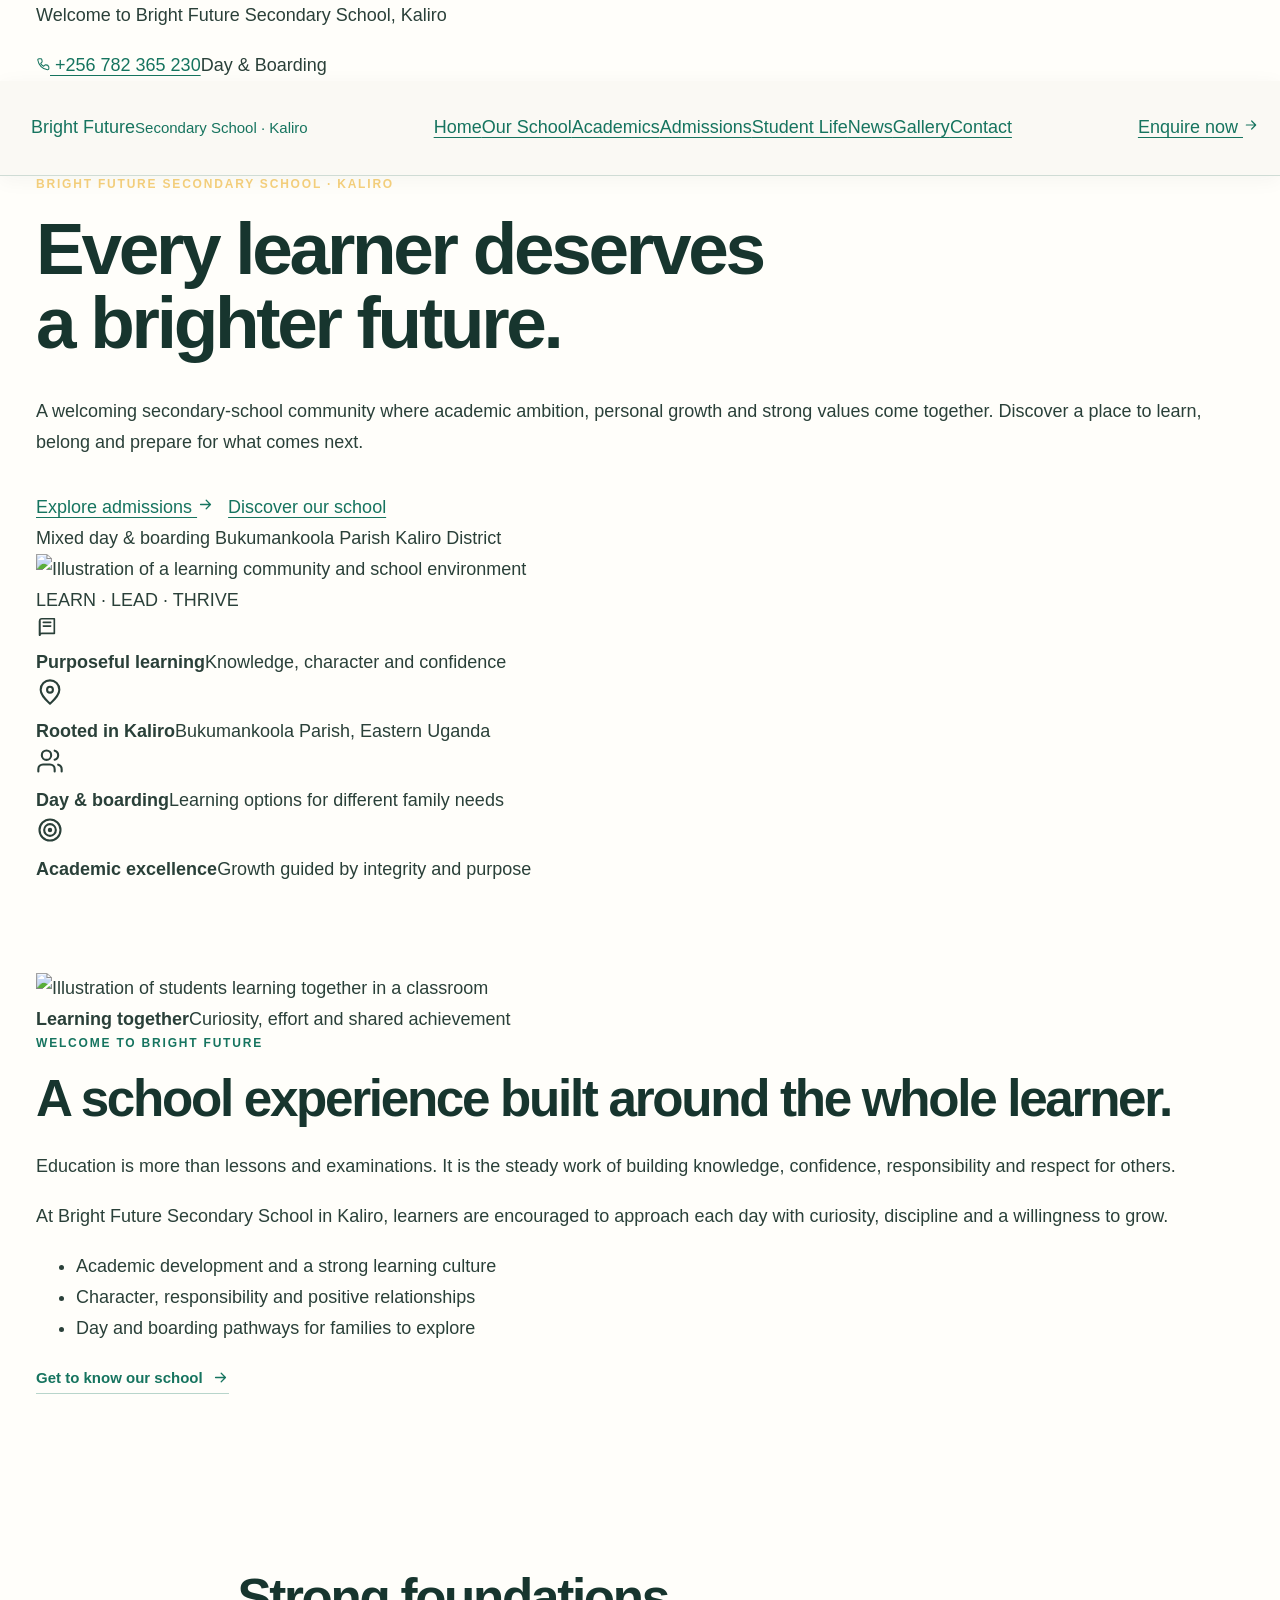
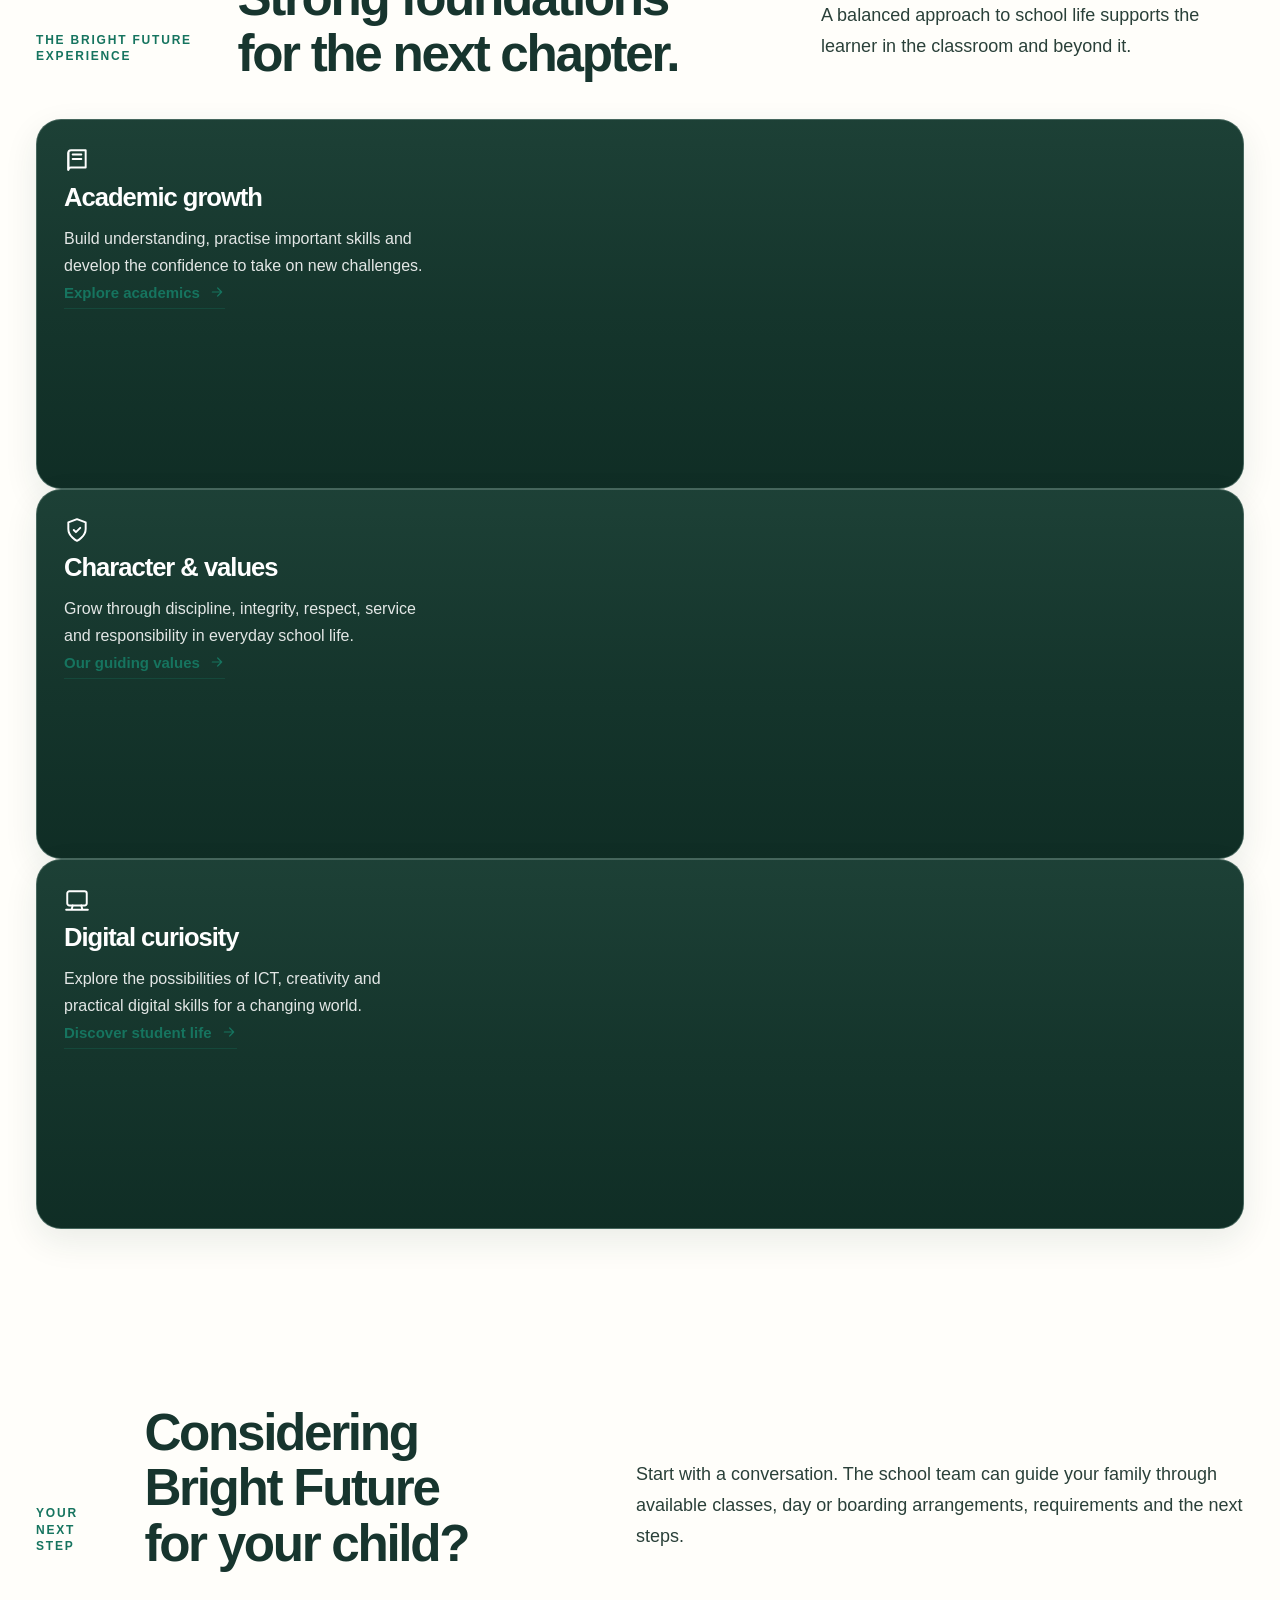
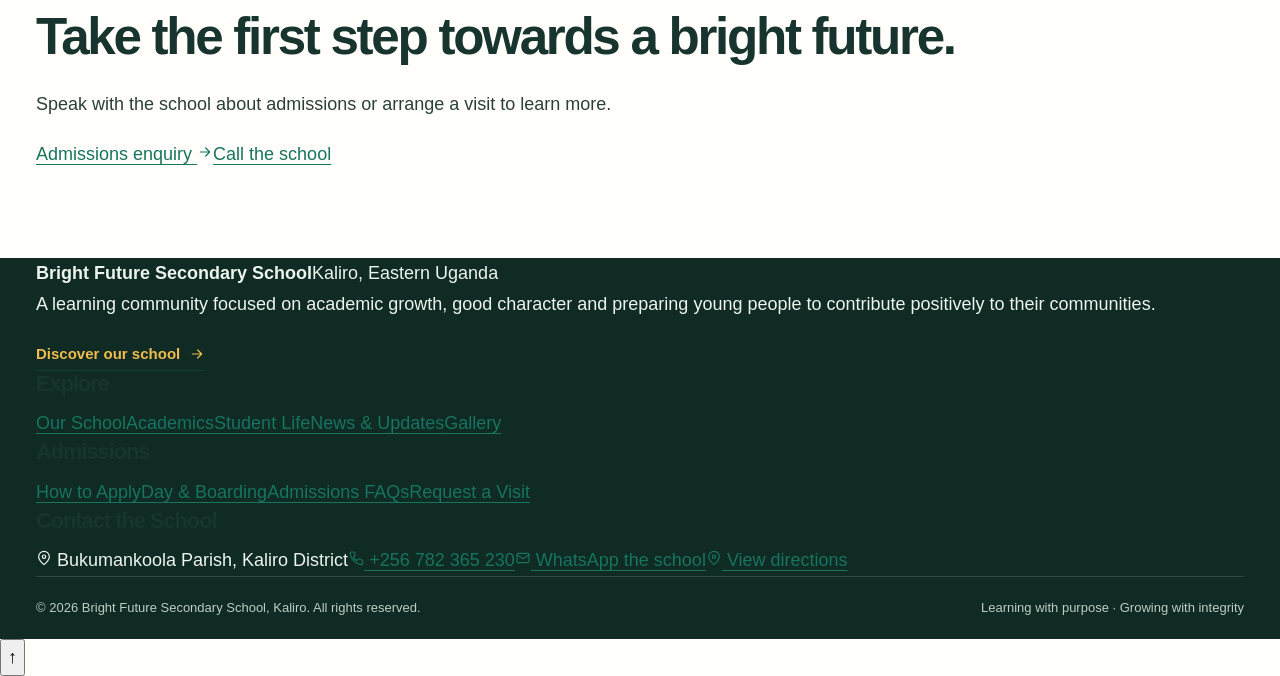
==== commit 482fbff6: "Add files via upload" ====
--- a/index.html
+++ b/index.html
@@ -1,65 +1,14 @@
-<!DOCTYPE html>
-
-<html lang="en">
-<head>
-<meta charset="utf-8"/>
-<meta content="width=device-width, initial-scale=1" name="viewport"/>
-<meta content="#17352e" name="theme-color"/>
-<meta content="Explore learning areas, study tools, admissions guidance, and educational resources from the ICT 2102 Group 1 Education project." name="description"/>
-<title>Home | Group 1 Education</title>
-<link href="https://fonts.googleapis.com" rel="preconnect"/>
-<link crossorigin="" href="https://fonts.gstatic.com" rel="preconnect"/>
-<link href="https://fonts.googleapis.com/css2?family=DM+Sans:wght@400;500;600;700&amp;family=Manrope:wght@400;500;600;700;800&amp;display=swap" rel="stylesheet"/>
-<link href="assets/css/styles.css" rel="stylesheet"/>
-<script defer="" src="assets/js/main.js"></script>
-</head>
-<body data-page="home" id="top">
-<a class="skip-link" href="#main-content">Skip to main content</a>
-<header class="site-header">
-<div class="header-inner container">
-<a aria-label="Group 1 Education home" class="brand" href="index.html">
-<span aria-hidden="true" class="brand-mark"><span></span><span></span><span></span></span>
-<span class="brand-copy"><strong>Group 1 <span>Education</span></strong><small>Learn with direction</small></span>
-</a>
-<button aria-controls="primary-navigation" aria-expanded="false" class="menu-toggle" type="button"><span aria-hidden="true" class="menu-icon"></span><span class="menu-label">Menu</span></button>
-<nav aria-label="Main navigation" class="primary-navigation" id="primary-navigation"><a aria-current="page" class="nav-link" href="index.html">Home</a><a class="nav-link" href="about.html">About</a><a class="nav-link" href="programmes.html">Programmes</a><a class="nav-link" href="timetable.html">Timetable</a><a class="nav-link" href="gallery.html">Gallery</a><a class="nav-link" href="admissions.html">Admissions</a>
-<a class="nav-link nav-link-quiet" href="contact.html">Contact</a>
-<a class="nav-link nav-link-quiet" href="feedback.html">Feedback</a>
-<a class="nav-cta" href="student-registration.html">Registration <span aria-hidden="true">↗</span></a>
-</nav>
-</div>
-</header>
-<main id="main-content">
-<section class="home-hero container">
-<div class="home-hero-copy">
-<p class="eyebrow"><span class="eyebrow-dot"></span>ICT 2102 · WEB DEVELOPMENT</p>
-<h1>Education that <span class="headline-accent">opens doors.</span></h1>
-<p class="lead">Explore learning pathways, organise your study, find trusted educational resources, and build the skills that carry learning forward.</p>
-<div class="hero-actions"><a class="button button-primary" href="programmes.html">Explore learning areas <span aria-hidden="true">→</span></a><a class="button button-secondary" href="student-registration.html">Open registration form</a></div>
-<div class="trust-row"><span aria-hidden="true" class="trust-check">✓</span><span>Find useful learning pathways, organise your study, and strengthen the habits that help knowledge grow.</span></div>
-</div>
-
-</section>
-<section class="proof-strip"><div class="container proof-grid"><div><strong>09</strong><span>learning areas to explore</span></div><div><strong>4</strong><span>team roles in our group</span></div><div><strong>1</strong><span>shared commitment to learning</span></div><div class="proof-note"><span class="proof-star">✦</span><p>Curiosity grows when learning has direction.</p></div></div></section>
-<section class="section container section-spacious">
-<div class="section-heading"><div><p class="eyebrow">A GOOD PLACE TO BEGIN</p><h2>Make your next step <span class="serif-accent">clear.</span></h2></div><p class="section-intro">Move through the site at your own pace. Each section has a purpose, so the information you need is easier to find.</p></div>
-<div class="feature-grid">
-<a class="feature-card feature-card-dark" href="programmes.html"><span class="card-kicker">01 / DISCOVER</span><span aria-hidden="true" class="feature-symbol">↗</span><h3>Explore learning areas</h3><p>Compare subject areas and see the kinds of skills each can develop.</p><span class="card-link">Browse programmes <span aria-hidden="true">→</span></span></a>
-<a class="feature-card" href="timetable.html"><span class="card-kicker">02 / ORGANISE</span><span aria-hidden="true" class="feature-symbol feature-symbol-teal">▦</span><h3>Plan your study</h3><p>Use the weekly timetable to organise focused study, practical sessions, group work, and review time.</p><span class="card-link">View timetable <span aria-hidden="true">→</span></span></a>
-<a class="feature-card" href="admissions.html"><span class="card-kicker">03 / PREPARE</span><span aria-hidden="true" class="feature-symbol feature-symbol-gold">◎</span><h3>Understand the steps</h3><p>Review a practical checklist and calculate a fee estimate using your own figures.</p><span class="card-link">Read admissions guide <span aria-hidden="true">→</span></span></a>
-</div>
-</section>
-<section class="section section-tint"><div class="container split-section"><div><p class="eyebrow">LEARN WITH PURPOSE</p><h2>Build habits that turn <span class="serif-accent">effort into progress.</span></h2><p class="body-large">Strong learning combines clear goals, active practice, useful feedback, and regular review. Choose one habit to focus on this week and build from there.</p><a class="text-link" href="about.html">Meet Group 1 <span aria-hidden="true">→</span></a></div><div class="principles-list"><article><span>01</span><div><h3>Plan around priorities</h3><p>Choose an important task, give it a realistic time slot, and begin with a clear next step.</p></div></article><article><span>02</span><div><h3>Practise actively</h3><p>Explain key ideas in your own words, work through examples, and ask questions when something is unclear.</p></div></article><article><span>03</span><div><h3>Review and reflect</h3><p>Return to your notes, check mistakes without fear, and adjust your plan for the next study session.</p></div></article></div></div></section>
-<section class="section container section-spacious"><div class="cta-banner"><div class="cta-copy"><p class="eyebrow eyebrow-light">READY WHEN YOU ARE</p><h2>Every good journey<br/>starts with a <em>first step.</em></h2><p>Explore a learning area, organise your study, and take the next step with confidence.</p><div class="hero-actions"><a class="button button-light" href="student-registration.html">Open registration <span aria-hidden="true">→</span></a><a class="button button-ghost-light" href="contact.html">Find learning resources</a></div></div><div aria-hidden="true" class="cta-decoration"><span class="orbit orbit-one"></span><span class="orbit orbit-two"></span><span class="orbit-core">G1</span></div></div></section>
-</main>
-<footer class="site-footer">
-<div class="container footer-main">
-<div class="footer-brand-block"><a class="brand brand-footer" href="index.html"><span aria-hidden="true" class="brand-mark"><span></span><span></span><span></span></span><span class="brand-copy"><strong>Group 1 <span>Education</span></strong><small>Curiosity into capability.</small></span></a><p>A learning space for discovering study pathways, useful resources, and stronger learning habits.</p></div>
-<div><h2 class="footer-title">Explore</h2><a href="programmes.html">Learning areas</a><a href="timetable.html">Study timetable</a><a href="admissions.html">Admissions guide</a><a href="contact.html">Useful resources</a></div>
-<div><h2 class="footer-title">Get involved</h2><a href="student-registration.html">Open registration form</a><a href="feedback.html">Share feedback</a><a href="about.html">About us</a><a href="https://github.com/kisomapatrice/ICT-2102-Group1-Education" rel="noopener noreferrer" target="_blank">Group GitHub repository ↗</a></div>
-</div>
-<div class="container footer-bottom"><span>© <span data-current-year="">2026</span> Group 1 Education · ICT 2102</span><span>Designed for clear learning on every screen.</span></div>
-</footer>
-<a aria-label="Back to top" class="back-to-top" href="#top">↑</a>
-</body>
-</html>
+<!doctype html><html lang="en"><head><meta charset="utf-8"><meta name="viewport" content="width=device-width, initial-scale=1"><meta name="theme-color" content="#0d2745"><meta name="description" content="Bright Future Secondary School in Kaliro, Uganda. Explore academics, admissions, day and boarding, student life and school contact details."><meta name="robots" content="index,follow"><title>Home | Bright Future Secondary School, Kaliro</title><link rel="icon" href="assets/images/crest.svg" type="image/svg+xml"><link rel="stylesheet" href="assets/css/styles.css"><link rel="preload" as="image" href="assets/images/hero-learning.svg"><meta property="og:type" content="website"><meta property="og:title" content="Bright Future Secondary School, Kaliro"><meta property="og:description" content="A learning community focused on academic growth, personal development and integrity."><meta property="og:image" content="assets/images/hero-learning.svg"><script type="application/ld+json">{"@context":"https://schema.org","@type":"EducationalOrganization","name":"Bright Future Secondary School","address":{"@type":"PostalAddress","streetAddress":"Bukumankoola Parish","addressLocality":"Kaliro","addressRegion":"Eastern Uganda","addressCountry":"UG"},"telephone":"+256782365230","foundingDate":"2003","description":"A mixed day and boarding secondary school in Kaliro District, Uganda."}</script></head><body><a class="skip-link" href="#main">Skip to main content</a>
+<div class="topline"><div class="container topline-inner"><p>Welcome to Bright Future Secondary School, Kaliro</p><div class="topline-right"><a href="tel:+256782365230"><svg width="14" height="14" viewBox="0 0 24 24" fill="none" stroke="currentColor" stroke-width="1.8" stroke-linecap="round" stroke-linejoin="round" aria-hidden="true"><path d="M22 16.9v3a2 2 0 0 1-2.2 2A19.8 19.8 0 0 1 3.1 5.2 2 2 0 0 1 5.1 3h3a2 2 0 0 1 2 1.7l.4 2.7a2 2 0 0 1-.6 1.7L8.1 11a16 16 0 0 0 4.9 4.9l1.9-1.8a2 2 0 0 1 1.7-.6l2.7.4a2 2 0 0 1 1.7 2z"/></svg> +256 782 365 230</a><span>Day &amp; Boarding</span></div></div></div>
+<header class="site-header"><div class="container header-inner"><a class="brand" href="index.html" aria-label="Bright Future Secondary School home"><img src="assets/images/crest.svg" alt=""><span class="brand-name">Bright Future<small>Secondary School · Kaliro</small></span></a><nav class="main-nav" id="main-navigation" aria-label="Main navigation"><a href="index.html" aria-current="page">Home</a><a href="about.html">Our School</a><a href="academics.html">Academics</a><a href="admissions.html">Admissions</a><a href="student-life.html">Student Life</a><a href="news.html">News</a><a href="gallery.html">Gallery</a><a href="contact.html">Contact</a></nav><div class="header-actions"><a class="btn btn-primary btn-sm" href="admissions.html">Enquire now <svg width="16" height="16" viewBox="0 0 24 24" fill="none" stroke="currentColor" stroke-width="1.8" stroke-linecap="round" stroke-linejoin="round" aria-hidden="true"><path d="M5 12h14M13 6l6 6-6 6"/></svg></a><button class="menu-toggle" type="button" aria-label="Open navigation menu" aria-expanded="false" aria-controls="main-navigation"><svg viewBox="0 0 24 24" fill="none" stroke="currentColor" stroke-width="2" stroke-linecap="round"><path d="M4 7h16M4 12h16M4 17h16"/></svg></button></div></div></header><main id="main">
+<section class="home-hero"><div class="container hero-grid"><div class="hero-copy"><span class="eyebrow">Bright Future Secondary School · Kaliro</span><h1>Every learner deserves a <span>brighter future.</span></h1><p>A welcoming secondary-school community where academic ambition, personal growth and strong values come together. Discover a place to learn, belong and prepare for what comes next.</p><div class="hero-actions"><a class="btn btn-primary" href="admissions.html">Explore admissions <svg width="17" height="17" viewBox="0 0 24 24" fill="none" stroke="currentColor" stroke-width="1.8" stroke-linecap="round" stroke-linejoin="round" aria-hidden="true"><path d="M5 12h14M13 6l6 6-6 6"/></svg></a><a class="btn btn-outline" href="about.html">Discover our school</a></div><div class="hero-meta"><span class="meta-item"><i class="meta-dot"></i> Mixed day &amp; boarding</span><span class="meta-item"><i class="meta-dot"></i> Bukumankoola Parish</span><span class="meta-item"><i class="meta-dot"></i> Kaliro District</span></div></div><div class="hero-art"><img src="assets/images/hero-learning.svg" alt="Illustration of a learning community and school environment"><div class="hero-badge">LEARN · LEAD · THRIVE</div><div class="floating-note"><div class="floating-note-icon"><svg width="22" height="22" viewBox="0 0 24 24" fill="none" stroke="currentColor" stroke-width="1.8" stroke-linecap="round" stroke-linejoin="round" aria-hidden="true"><path d="M4 5.5A2.5 2.5 0 0 1 6.5 3H20v16H6.5A2.5 2.5 0 0 0 4 21z"/><path d="M4 5.5v15.5M8 7h8M8 11h8"/></svg></div><div><strong>Purposeful learning</strong><span>Knowledge, character and confidence</span></div></div></div></div></section>
+<section class="info-strip"><div class="container info-strip-grid"><div class="info-strip-item"><svg width="28" height="28" viewBox="0 0 24 24" fill="none" stroke="currentColor" stroke-width="1.8" stroke-linecap="round" stroke-linejoin="round" aria-hidden="true"><path d="M20 10c0 5-8 12-8 12S4 15 4 10a8 8 0 1 1 16 0Z"/><circle cx="12" cy="10" r="2.5"/></svg><div><strong>Rooted in Kaliro</strong><span>Bukumankoola Parish, Eastern Uganda</span></div></div><div class="info-strip-item"><svg width="28" height="28" viewBox="0 0 24 24" fill="none" stroke="currentColor" stroke-width="1.8" stroke-linecap="round" stroke-linejoin="round" aria-hidden="true"><path d="M16 21v-2a4 4 0 0 0-4-4H6a4 4 0 0 0-4 4v2"/><circle cx="9" cy="7" r="4"/><path d="M22 21v-2a4 4 0 0 0-3-3.87M16 3.13a4 4 0 0 1 0 7.75"/></svg><div><strong>Day &amp; boarding</strong><span>Learning options for different family needs</span></div></div><div class="info-strip-item"><svg width="28" height="28" viewBox="0 0 24 24" fill="none" stroke="currentColor" stroke-width="1.8" stroke-linecap="round" stroke-linejoin="round" aria-hidden="true"><circle cx="12" cy="12" r="9"/><circle cx="12" cy="12" r="5"/><circle cx="12" cy="12" r="1"/></svg><div><strong>Academic excellence</strong><span>Growth guided by integrity and purpose</span></div></div></div></section>
+<section class="section"><div class="container split-grid"><div class="image-panel reveal"><img src="assets/images/classroom.svg" alt="Illustration of students learning together in a classroom"><div class="image-caption"><strong>Learning together</strong><span>Curiosity, effort and shared achievement</span></div></div><div class="copy-panel reveal"><span class="eyebrow">Welcome to Bright Future</span><h2>A school experience built around the whole learner.</h2><p>Education is more than lessons and examinations. It is the steady work of building knowledge, confidence, responsibility and respect for others.</p><p>At Bright Future Secondary School in Kaliro, learners are encouraged to approach each day with curiosity, discipline and a willingness to grow.</p><ul class="check-list"><li>Academic development and a strong learning culture</li><li>Character, responsibility and positive relationships</li><li>Day and boarding pathways for families to explore</li></ul><a class="text-link" href="about.html">Get to know our school <svg width="17" height="17" viewBox="0 0 24 24" fill="none" stroke="currentColor" stroke-width="1.8" stroke-linecap="round" stroke-linejoin="round" aria-hidden="true"><path d="M5 12h14M13 6l6 6-6 6"/></svg></a></div></div></section>
+<section class="section section--soft"><div class="container"><div class="section-heading reveal"><span class="eyebrow">The Bright Future experience</span><h2>Strong foundations for the next chapter.</h2><p>A balanced approach to school life supports the learner in the classroom and beyond it.</p></div><div class="card-grid"><article class="feature-card reveal"><div class="feature-icon"><svg width="26" height="26" viewBox="0 0 24 24" fill="none" stroke="currentColor" stroke-width="1.8" stroke-linecap="round" stroke-linejoin="round" aria-hidden="true"><path d="M4 5.5A2.5 2.5 0 0 1 6.5 3H20v16H6.5A2.5 2.5 0 0 0 4 21z"/><path d="M4 5.5v15.5M8 7h8M8 11h8"/></svg></div><h3>Academic growth</h3><p>Build understanding, practise important skills and develop the confidence to take on new challenges.</p><a class="text-link" href="academics.html">Explore academics <svg width="16" height="16" viewBox="0 0 24 24" fill="none" stroke="currentColor" stroke-width="1.8" stroke-linecap="round" stroke-linejoin="round" aria-hidden="true"><path d="M5 12h14M13 6l6 6-6 6"/></svg></a></article><article class="feature-card reveal"><div class="feature-icon gold"><svg width="26" height="26" viewBox="0 0 24 24" fill="none" stroke="currentColor" stroke-width="1.8" stroke-linecap="round" stroke-linejoin="round" aria-hidden="true"><path d="M12 22s8-4 8-11V5l-8-3-8 3v6c0 7 8 11 8 11Z"/><path d="m9 12 2 2 4-4"/></svg></div><h3>Character &amp; values</h3><p>Grow through discipline, integrity, respect, service and responsibility in everyday school life.</p><a class="text-link" href="about.html#values">Our guiding values <svg width="16" height="16" viewBox="0 0 24 24" fill="none" stroke="currentColor" stroke-width="1.8" stroke-linecap="round" stroke-linejoin="round" aria-hidden="true"><path d="M5 12h14M13 6l6 6-6 6"/></svg></a></article><article class="feature-card reveal"><div class="feature-icon"><svg width="26" height="26" viewBox="0 0 24 24" fill="none" stroke="currentColor" stroke-width="1.8" stroke-linecap="round" stroke-linejoin="round" aria-hidden="true"><rect x="3" y="4" width="18" height="13" rx="2"/><path d="M2 21h20M8 17l-1 4m9-4 1 4"/></svg></div><h3>Digital curiosity</h3><p>Explore the possibilities of ICT, creativity and practical digital skills for a changing world.</p><a class="text-link" href="student-life.html#digital-learning">Discover student life <svg width="16" height="16" viewBox="0 0 24 24" fill="none" stroke="currentColor" stroke-width="1.8" stroke-linecap="round" stroke-linejoin="round" aria-hidden="true"><path d="M5 12h14M13 6l6 6-6 6"/></svg></a></article></div></div></section>
+<section class="section"><div class="container"><div class="section-heading reveal"><span class="eyebrow">Your next step</span><h2>Considering Bright Future for your child?</h2><p>Start with a conversation. The school team can guide your family through available classes, day or boarding arrangements, requirements and the next steps.</p></div><div class="cta-band reveal"><div><h2>Take the first step towards a bright future.</h2><p>Speak with the school about admissions or arrange a visit to learn more.</p></div><div class="cta-actions"><a class="btn btn-primary" href="admissions.html">Admissions enquiry <svg width="16" height="16" viewBox="0 0 24 24" fill="none" stroke="currentColor" stroke-width="1.8" stroke-linecap="round" stroke-linejoin="round" aria-hidden="true"><path d="M5 12h14M13 6l6 6-6 6"/></svg></a><a class="btn btn-white" href="tel:+256782365230">Call the school</a></div></div></div></section>
+</main><footer class="site-footer"><div class="container"><div class="footer-grid">
+<div><div class="footer-brand"><img src="assets/images/crest.svg" alt=""><div><strong>Bright Future Secondary School</strong><span>Kaliro, Eastern Uganda</span></div></div><p class="footer-about">A learning community focused on academic growth, good character and preparing young people to contribute positively to their communities.</p><a class="text-link" style="color:#f1bd4c" href="about.html">Discover our school <svg width="16" height="16" viewBox="0 0 24 24" fill="none" stroke="currentColor" stroke-width="1.8" stroke-linecap="round" stroke-linejoin="round" aria-hidden="true"><path d="M5 12h14M13 6l6 6-6 6"/></svg></a></div>
+<div class="footer-col"><h3>Explore</h3><div class="footer-links"><a href="about.html">Our School</a><a href="academics.html">Academics</a><a href="student-life.html">Student Life</a><a href="news.html">News &amp; Updates</a><a href="gallery.html">Gallery</a></div></div>
+<div class="footer-col"><h3>Admissions</h3><div class="footer-links"><a href="admissions.html">How to Apply</a><a href="admissions.html#day-boarding">Day &amp; Boarding</a><a href="admissions.html#faqs">Admissions FAQs</a><a href="contact.html">Request a Visit</a></div></div>
+<div class="footer-col"><h3>Contact the School</h3><div class="footer-contact"><span><svg width="16" height="16" viewBox="0 0 24 24" fill="none" stroke="currentColor" stroke-width="1.8" stroke-linecap="round" stroke-linejoin="round" aria-hidden="true"><path d="M20 10c0 5-8 12-8 12S4 15 4 10a8 8 0 1 1 16 0Z"/><circle cx="12" cy="10" r="2.5"/></svg> Bukumankoola Parish, Kaliro District</span><a href="tel:+256782365230"><svg width="16" height="16" viewBox="0 0 24 24" fill="none" stroke="currentColor" stroke-width="1.8" stroke-linecap="round" stroke-linejoin="round" aria-hidden="true"><path d="M22 16.9v3a2 2 0 0 1-2.2 2A19.8 19.8 0 0 1 3.1 5.2 2 2 0 0 1 5.1 3h3a2 2 0 0 1 2 1.7l.4 2.7a2 2 0 0 1-.6 1.7L8.1 11a16 16 0 0 0 4.9 4.9l1.9-1.8a2 2 0 0 1 1.7-.6l2.7.4a2 2 0 0 1 1.7 2z"/></svg> +256 782 365 230</a><a href="https://wa.me/256782365230" target="_blank" rel="noopener"><svg width="16" height="16" viewBox="0 0 24 24" fill="none" stroke="currentColor" stroke-width="1.8" stroke-linecap="round" stroke-linejoin="round" aria-hidden="true"><rect x="3" y="5" width="18" height="14" rx="2"/><path d="m3 7 9 6 9-6"/></svg> WhatsApp the school</a><a href="https://www.google.com/maps/search/?api=1&amp;query=VGV3%2B44P%2C+Kaliro%2C+Uganda" target="_blank" rel="noopener"><svg width="16" height="16" viewBox="0 0 24 24" fill="none" stroke="currentColor" stroke-width="1.8" stroke-linecap="round" stroke-linejoin="round" aria-hidden="true"><path d="M20 10c0 5-8 12-8 12S4 15 4 10a8 8 0 1 1 16 0Z"/><circle cx="12" cy="10" r="2.5"/></svg> View directions</a></div></div>
+</div><div class="footer-bottom"><span>© <span data-current-year></span> Bright Future Secondary School, Kaliro. All rights reserved.</span><span>Learning with purpose · Growing with integrity</span></div></div></footer><button class="back-top" type="button" aria-label="Back to top">↑</button><script src="assets/js/main.js" defer></script></body></html>
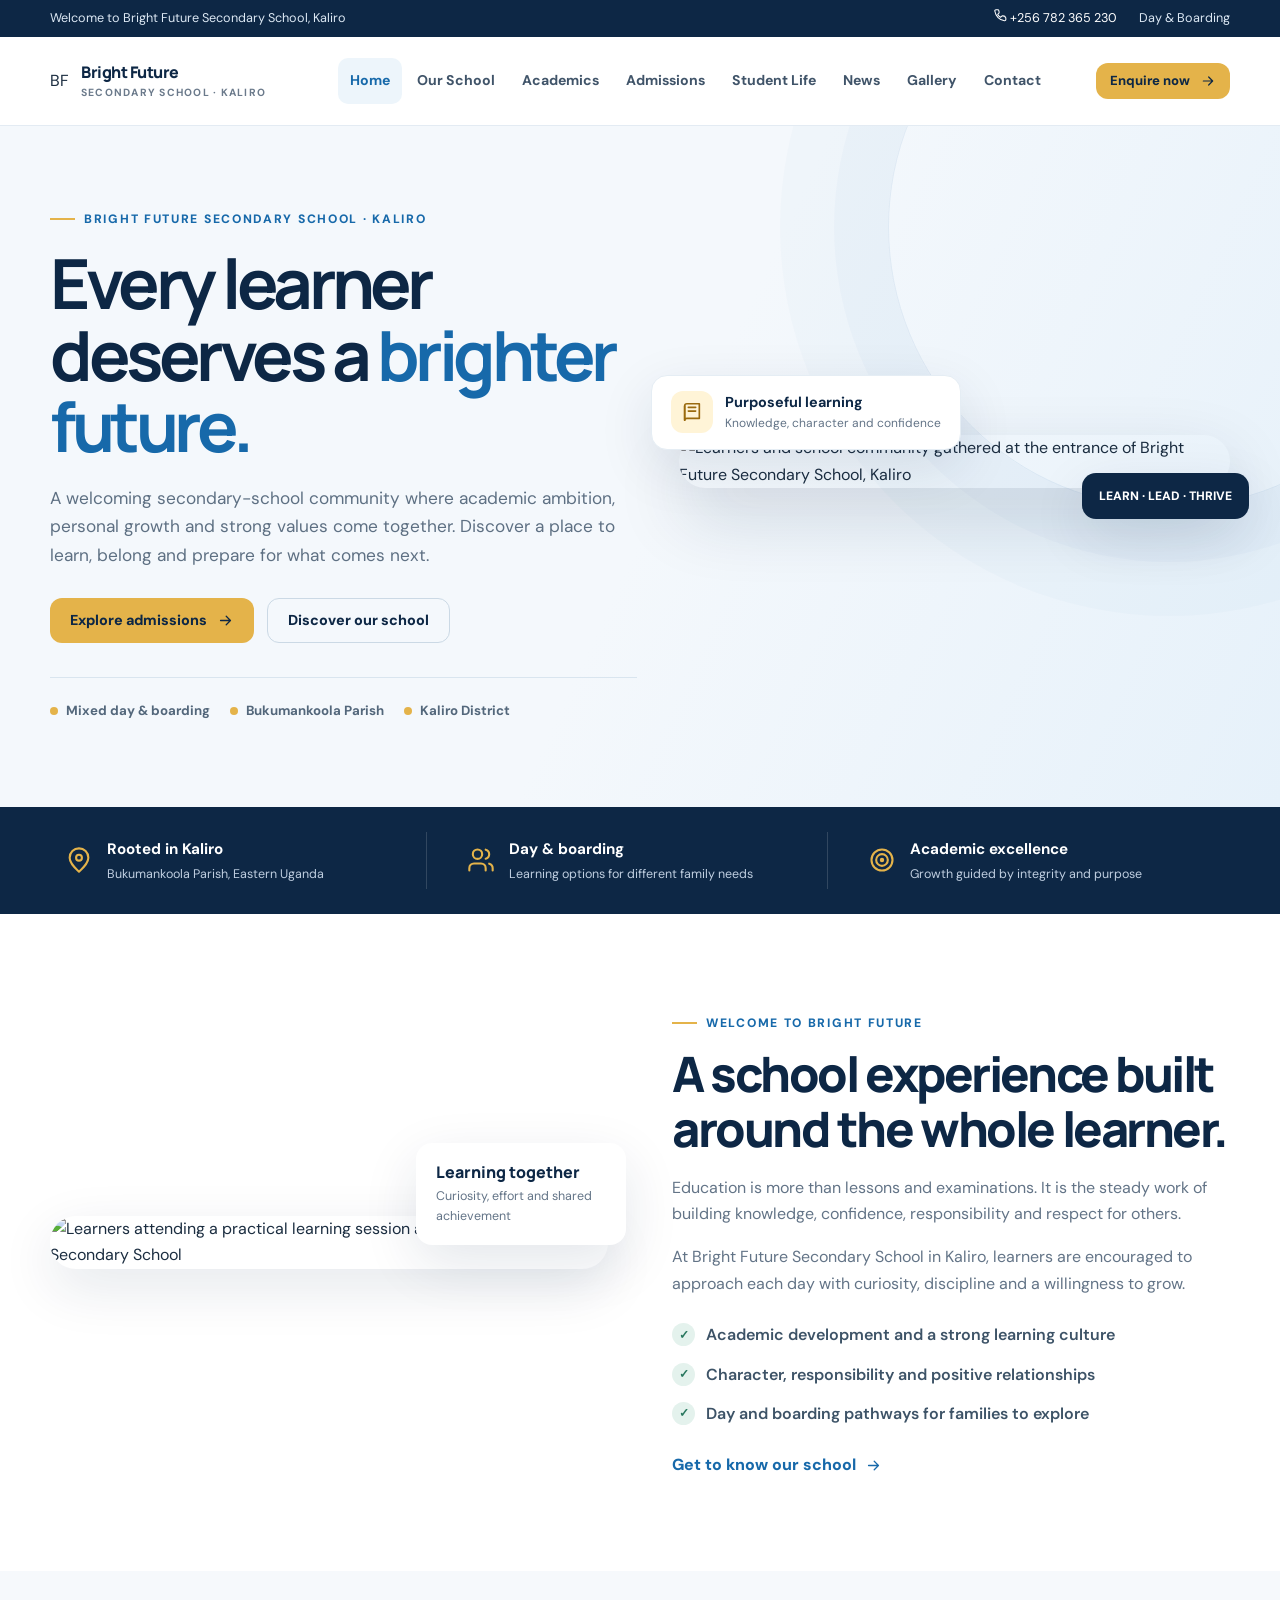
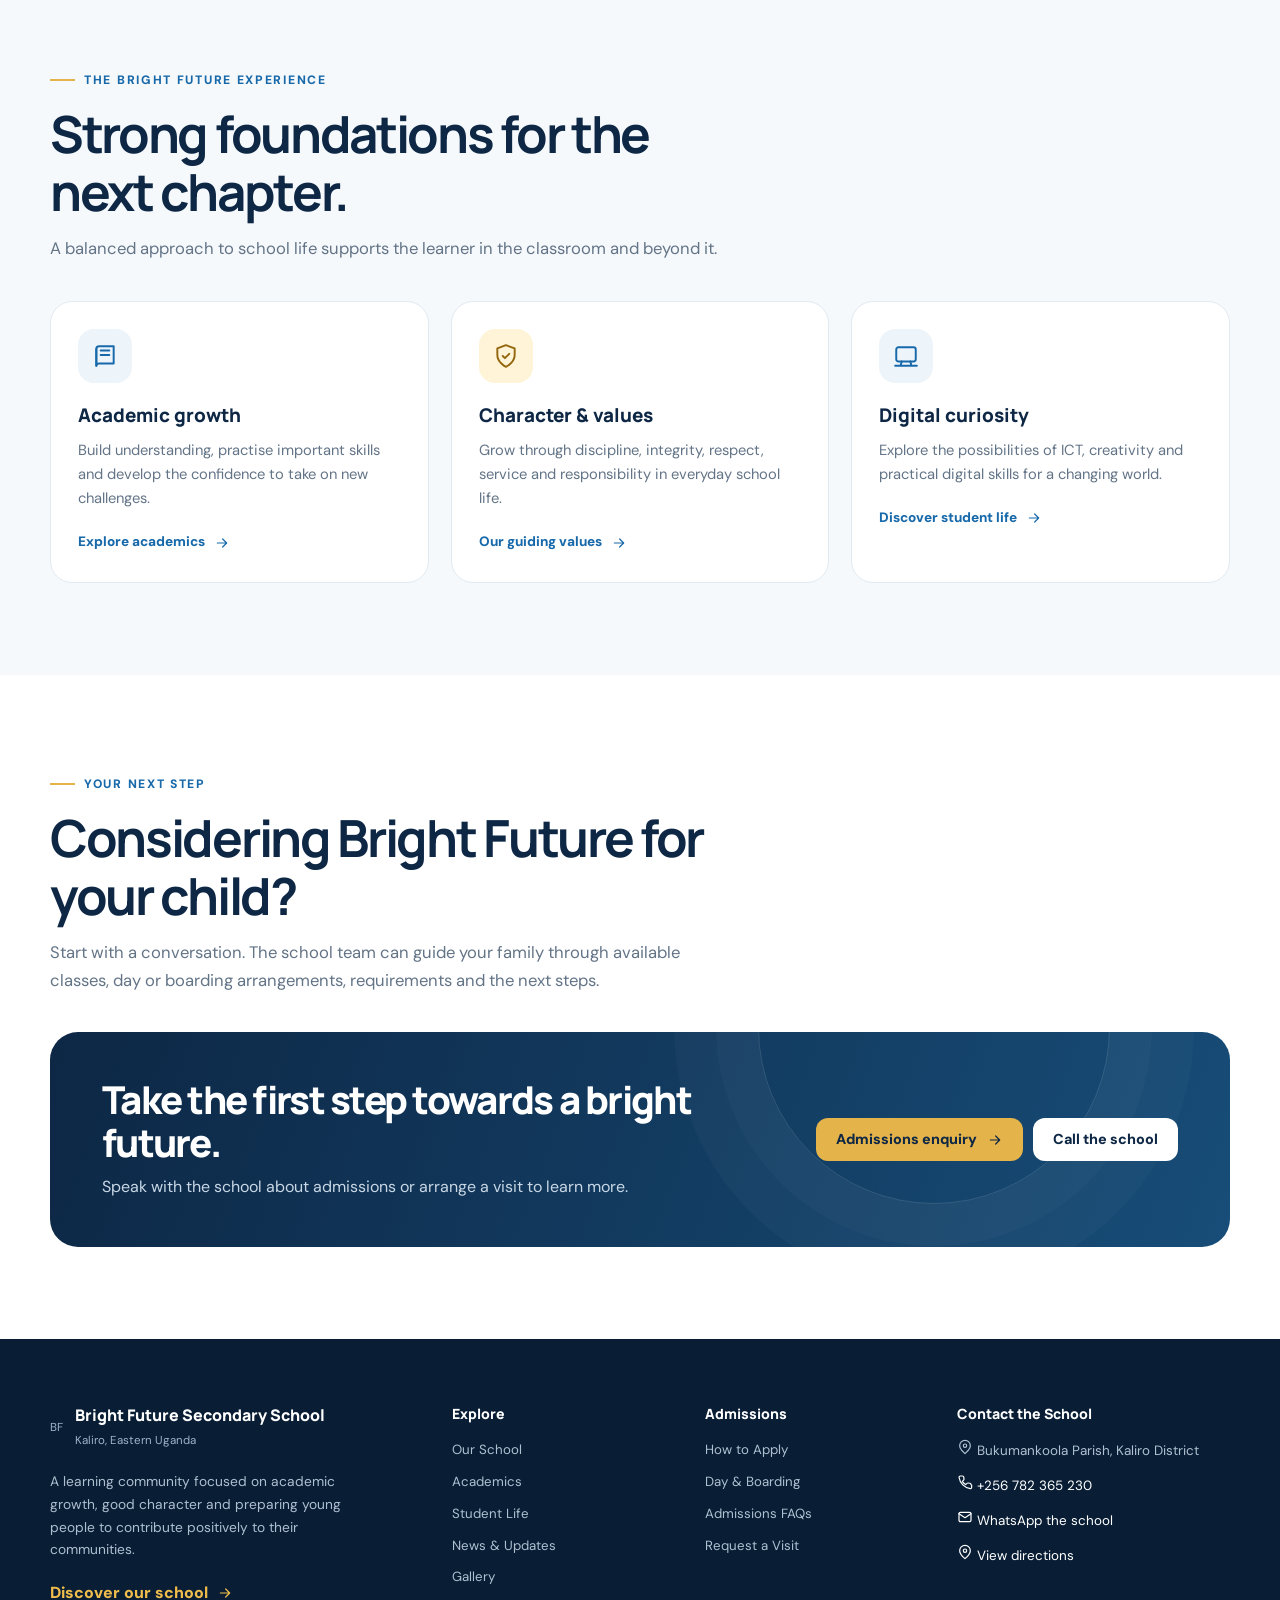
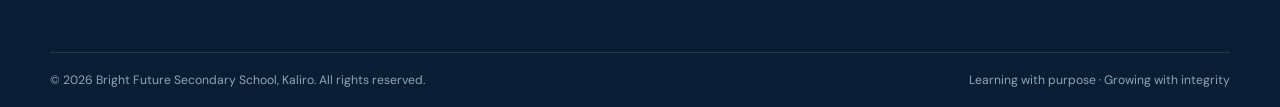
==== commit 202b5a55: "Add files via upload" ====
--- a/index.html
+++ b/index.html
@@ -1,13 +1,13 @@
-<!doctype html><html lang="en"><head><meta charset="utf-8"><meta name="viewport" content="width=device-width, initial-scale=1"><meta name="theme-color" content="#0d2745"><meta name="description" content="Bright Future Secondary School in Kaliro, Uganda. Explore academics, admissions, day and boarding, student life and school contact details."><meta name="robots" content="index,follow"><title>Home | Bright Future Secondary School, Kaliro</title><link rel="icon" href="assets/images/crest.svg" type="image/svg+xml"><link rel="stylesheet" href="assets/css/styles.css"><link rel="preload" as="image" href="assets/images/hero-learning.svg"><meta property="og:type" content="website"><meta property="og:title" content="Bright Future Secondary School, Kaliro"><meta property="og:description" content="A learning community focused on academic growth, personal development and integrity."><meta property="og:image" content="assets/images/hero-learning.svg"><script type="application/ld+json">{"@context":"https://schema.org","@type":"EducationalOrganization","name":"Bright Future Secondary School","address":{"@type":"PostalAddress","streetAddress":"Bukumankoola Parish","addressLocality":"Kaliro","addressRegion":"Eastern Uganda","addressCountry":"UG"},"telephone":"+256782365230","foundingDate":"2003","description":"A mixed day and boarding secondary school in Kaliro District, Uganda."}</script></head><body><a class="skip-link" href="#main">Skip to main content</a>
+<!doctype html><html lang="en"><head><meta charset="utf-8"><meta name="viewport" content="width=device-width, initial-scale=1"><meta name="theme-color" content="#0d2745"><meta name="description" content="Bright Future Secondary School in Kaliro, Uganda. Explore academics, admissions, day and boarding, student life and school contact details."><meta name="robots" content="index,follow"><title>Home | Bright Future Secondary School, Kaliro</title><link rel="stylesheet" href="assets/css/styles.css"><link rel="preload" as="image" href="https://events.wordpress.org/campusconnect/2026/central-eastern-ug/files/2026/07/Bright-Future-1-1024x768.webp"><meta property="og:type" content="website"><meta property="og:title" content="Bright Future Secondary School, Kaliro"><meta property="og:description" content="A learning community focused on academic growth, personal development and integrity."><meta property="og:image" content="https://events.wordpress.org/campusconnect/2026/central-eastern-ug/files/2026/07/Bright-Future-1-1024x768.webp"><script type="application/ld+json">{"@context":"https://schema.org","@type":"EducationalOrganization","name":"Bright Future Secondary School","address":{"@type":"PostalAddress","streetAddress":"Bukumankoola Parish","addressLocality":"Kaliro","addressRegion":"Eastern Uganda","addressCountry":"UG"},"telephone":"+256782365230","foundingDate":"2003","description":"A mixed day and boarding secondary school in Kaliro District, Uganda."}</script></head><body><a class="skip-link" href="#main">Skip to main content</a>
 <div class="topline"><div class="container topline-inner"><p>Welcome to Bright Future Secondary School, Kaliro</p><div class="topline-right"><a href="tel:+256782365230"><svg width="14" height="14" viewBox="0 0 24 24" fill="none" stroke="currentColor" stroke-width="1.8" stroke-linecap="round" stroke-linejoin="round" aria-hidden="true"><path d="M22 16.9v3a2 2 0 0 1-2.2 2A19.8 19.8 0 0 1 3.1 5.2 2 2 0 0 1 5.1 3h3a2 2 0 0 1 2 1.7l.4 2.7a2 2 0 0 1-.6 1.7L8.1 11a16 16 0 0 0 4.9 4.9l1.9-1.8a2 2 0 0 1 1.7-.6l2.7.4a2 2 0 0 1 1.7 2z"/></svg> +256 782 365 230</a><span>Day &amp; Boarding</span></div></div></div>
-<header class="site-header"><div class="container header-inner"><a class="brand" href="index.html" aria-label="Bright Future Secondary School home"><img src="assets/images/crest.svg" alt=""><span class="brand-name">Bright Future<small>Secondary School · Kaliro</small></span></a><nav class="main-nav" id="main-navigation" aria-label="Main navigation"><a href="index.html" aria-current="page">Home</a><a href="about.html">Our School</a><a href="academics.html">Academics</a><a href="admissions.html">Admissions</a><a href="student-life.html">Student Life</a><a href="news.html">News</a><a href="gallery.html">Gallery</a><a href="contact.html">Contact</a></nav><div class="header-actions"><a class="btn btn-primary btn-sm" href="admissions.html">Enquire now <svg width="16" height="16" viewBox="0 0 24 24" fill="none" stroke="currentColor" stroke-width="1.8" stroke-linecap="round" stroke-linejoin="round" aria-hidden="true"><path d="M5 12h14M13 6l6 6-6 6"/></svg></a><button class="menu-toggle" type="button" aria-label="Open navigation menu" aria-expanded="false" aria-controls="main-navigation"><svg viewBox="0 0 24 24" fill="none" stroke="currentColor" stroke-width="2" stroke-linecap="round"><path d="M4 7h16M4 12h16M4 17h16"/></svg></button></div></div></header><main id="main">
-<section class="home-hero"><div class="container hero-grid"><div class="hero-copy"><span class="eyebrow">Bright Future Secondary School · Kaliro</span><h1>Every learner deserves a <span>brighter future.</span></h1><p>A welcoming secondary-school community where academic ambition, personal growth and strong values come together. Discover a place to learn, belong and prepare for what comes next.</p><div class="hero-actions"><a class="btn btn-primary" href="admissions.html">Explore admissions <svg width="17" height="17" viewBox="0 0 24 24" fill="none" stroke="currentColor" stroke-width="1.8" stroke-linecap="round" stroke-linejoin="round" aria-hidden="true"><path d="M5 12h14M13 6l6 6-6 6"/></svg></a><a class="btn btn-outline" href="about.html">Discover our school</a></div><div class="hero-meta"><span class="meta-item"><i class="meta-dot"></i> Mixed day &amp; boarding</span><span class="meta-item"><i class="meta-dot"></i> Bukumankoola Parish</span><span class="meta-item"><i class="meta-dot"></i> Kaliro District</span></div></div><div class="hero-art"><img src="assets/images/hero-learning.svg" alt="Illustration of a learning community and school environment"><div class="hero-badge">LEARN · LEAD · THRIVE</div><div class="floating-note"><div class="floating-note-icon"><svg width="22" height="22" viewBox="0 0 24 24" fill="none" stroke="currentColor" stroke-width="1.8" stroke-linecap="round" stroke-linejoin="round" aria-hidden="true"><path d="M4 5.5A2.5 2.5 0 0 1 6.5 3H20v16H6.5A2.5 2.5 0 0 0 4 21z"/><path d="M4 5.5v15.5M8 7h8M8 11h8"/></svg></div><div><strong>Purposeful learning</strong><span>Knowledge, character and confidence</span></div></div></div></div></section>
+<header class="site-header"><div class="container header-inner"><a class="brand" href="index.html" aria-label="Bright Future Secondary School home"><span class="brand-mark" aria-hidden="true">BF</span><span class="brand-name">Bright Future<small>Secondary School · Kaliro</small></span></a><nav class="main-nav" id="main-navigation" aria-label="Main navigation"><a href="index.html" aria-current="page">Home</a><a href="about.html">Our School</a><a href="academics.html">Academics</a><a href="admissions.html">Admissions</a><a href="student-life.html">Student Life</a><a href="news.html">News</a><a href="gallery.html">Gallery</a><a href="contact.html">Contact</a></nav><div class="header-actions"><a class="btn btn-primary btn-sm" href="admissions.html">Enquire now <svg width="16" height="16" viewBox="0 0 24 24" fill="none" stroke="currentColor" stroke-width="1.8" stroke-linecap="round" stroke-linejoin="round" aria-hidden="true"><path d="M5 12h14M13 6l6 6-6 6"/></svg></a><button class="menu-toggle" type="button" aria-label="Open navigation menu" aria-expanded="false" aria-controls="main-navigation"><svg viewBox="0 0 24 24" fill="none" stroke="currentColor" stroke-width="2" stroke-linecap="round"><path d="M4 7h16M4 12h16M4 17h16"/></svg></button></div></div></header><main id="main">
+<section class="home-hero"><div class="container hero-grid"><div class="hero-copy"><span class="eyebrow">Bright Future Secondary School · Kaliro</span><h1>Every learner deserves a <span>brighter future.</span></h1><p>A welcoming secondary-school community where academic ambition, personal growth and strong values come together. Discover a place to learn, belong and prepare for what comes next.</p><div class="hero-actions"><a class="btn btn-primary" href="admissions.html">Explore admissions <svg width="17" height="17" viewBox="0 0 24 24" fill="none" stroke="currentColor" stroke-width="1.8" stroke-linecap="round" stroke-linejoin="round" aria-hidden="true"><path d="M5 12h14M13 6l6 6-6 6"/></svg></a><a class="btn btn-outline" href="about.html">Discover our school</a></div><div class="hero-meta"><span class="meta-item"><i class="meta-dot"></i> Mixed day &amp; boarding</span><span class="meta-item"><i class="meta-dot"></i> Bukumankoola Parish</span><span class="meta-item"><i class="meta-dot"></i> Kaliro District</span></div></div><div class="hero-art"><img src="https://events.wordpress.org/campusconnect/2026/central-eastern-ug/files/2026/07/Bright-Future-1-1024x768.webp" alt="Learners and school community gathered at the entrance of Bright Future Secondary School, Kaliro"><div class="hero-badge">LEARN · LEAD · THRIVE</div><div class="floating-note"><div class="floating-note-icon"><svg width="22" height="22" viewBox="0 0 24 24" fill="none" stroke="currentColor" stroke-width="1.8" stroke-linecap="round" stroke-linejoin="round" aria-hidden="true"><path d="M4 5.5A2.5 2.5 0 0 1 6.5 3H20v16H6.5A2.5 2.5 0 0 0 4 21z"/><path d="M4 5.5v15.5M8 7h8M8 11h8"/></svg></div><div><strong>Purposeful learning</strong><span>Knowledge, character and confidence</span></div></div></div></div></section>
 <section class="info-strip"><div class="container info-strip-grid"><div class="info-strip-item"><svg width="28" height="28" viewBox="0 0 24 24" fill="none" stroke="currentColor" stroke-width="1.8" stroke-linecap="round" stroke-linejoin="round" aria-hidden="true"><path d="M20 10c0 5-8 12-8 12S4 15 4 10a8 8 0 1 1 16 0Z"/><circle cx="12" cy="10" r="2.5"/></svg><div><strong>Rooted in Kaliro</strong><span>Bukumankoola Parish, Eastern Uganda</span></div></div><div class="info-strip-item"><svg width="28" height="28" viewBox="0 0 24 24" fill="none" stroke="currentColor" stroke-width="1.8" stroke-linecap="round" stroke-linejoin="round" aria-hidden="true"><path d="M16 21v-2a4 4 0 0 0-4-4H6a4 4 0 0 0-4 4v2"/><circle cx="9" cy="7" r="4"/><path d="M22 21v-2a4 4 0 0 0-3-3.87M16 3.13a4 4 0 0 1 0 7.75"/></svg><div><strong>Day &amp; boarding</strong><span>Learning options for different family needs</span></div></div><div class="info-strip-item"><svg width="28" height="28" viewBox="0 0 24 24" fill="none" stroke="currentColor" stroke-width="1.8" stroke-linecap="round" stroke-linejoin="round" aria-hidden="true"><circle cx="12" cy="12" r="9"/><circle cx="12" cy="12" r="5"/><circle cx="12" cy="12" r="1"/></svg><div><strong>Academic excellence</strong><span>Growth guided by integrity and purpose</span></div></div></div></section>
-<section class="section"><div class="container split-grid"><div class="image-panel reveal"><img src="assets/images/classroom.svg" alt="Illustration of students learning together in a classroom"><div class="image-caption"><strong>Learning together</strong><span>Curiosity, effort and shared achievement</span></div></div><div class="copy-panel reveal"><span class="eyebrow">Welcome to Bright Future</span><h2>A school experience built around the whole learner.</h2><p>Education is more than lessons and examinations. It is the steady work of building knowledge, confidence, responsibility and respect for others.</p><p>At Bright Future Secondary School in Kaliro, learners are encouraged to approach each day with curiosity, discipline and a willingness to grow.</p><ul class="check-list"><li>Academic development and a strong learning culture</li><li>Character, responsibility and positive relationships</li><li>Day and boarding pathways for families to explore</li></ul><a class="text-link" href="about.html">Get to know our school <svg width="17" height="17" viewBox="0 0 24 24" fill="none" stroke="currentColor" stroke-width="1.8" stroke-linecap="round" stroke-linejoin="round" aria-hidden="true"><path d="M5 12h14M13 6l6 6-6 6"/></svg></a></div></div></section>
+<section class="section"><div class="container split-grid"><div class="image-panel reveal"><img src="https://events.wordpress.org/campusconnect/2026/central-eastern-ug/files/2026/07/Bright-Future-SS-1024x576.webp" alt="Learners attending a practical learning session at Bright Future Secondary School"><div class="image-caption"><strong>Learning together</strong><span>Curiosity, effort and shared achievement</span></div></div><div class="copy-panel reveal"><span class="eyebrow">Welcome to Bright Future</span><h2>A school experience built around the whole learner.</h2><p>Education is more than lessons and examinations. It is the steady work of building knowledge, confidence, responsibility and respect for others.</p><p>At Bright Future Secondary School in Kaliro, learners are encouraged to approach each day with curiosity, discipline and a willingness to grow.</p><ul class="check-list"><li>Academic development and a strong learning culture</li><li>Character, responsibility and positive relationships</li><li>Day and boarding pathways for families to explore</li></ul><a class="text-link" href="about.html">Get to know our school <svg width="17" height="17" viewBox="0 0 24 24" fill="none" stroke="currentColor" stroke-width="1.8" stroke-linecap="round" stroke-linejoin="round" aria-hidden="true"><path d="M5 12h14M13 6l6 6-6 6"/></svg></a></div></div></section>
 <section class="section section--soft"><div class="container"><div class="section-heading reveal"><span class="eyebrow">The Bright Future experience</span><h2>Strong foundations for the next chapter.</h2><p>A balanced approach to school life supports the learner in the classroom and beyond it.</p></div><div class="card-grid"><article class="feature-card reveal"><div class="feature-icon"><svg width="26" height="26" viewBox="0 0 24 24" fill="none" stroke="currentColor" stroke-width="1.8" stroke-linecap="round" stroke-linejoin="round" aria-hidden="true"><path d="M4 5.5A2.5 2.5 0 0 1 6.5 3H20v16H6.5A2.5 2.5 0 0 0 4 21z"/><path d="M4 5.5v15.5M8 7h8M8 11h8"/></svg></div><h3>Academic growth</h3><p>Build understanding, practise important skills and develop the confidence to take on new challenges.</p><a class="text-link" href="academics.html">Explore academics <svg width="16" height="16" viewBox="0 0 24 24" fill="none" stroke="currentColor" stroke-width="1.8" stroke-linecap="round" stroke-linejoin="round" aria-hidden="true"><path d="M5 12h14M13 6l6 6-6 6"/></svg></a></article><article class="feature-card reveal"><div class="feature-icon gold"><svg width="26" height="26" viewBox="0 0 24 24" fill="none" stroke="currentColor" stroke-width="1.8" stroke-linecap="round" stroke-linejoin="round" aria-hidden="true"><path d="M12 22s8-4 8-11V5l-8-3-8 3v6c0 7 8 11 8 11Z"/><path d="m9 12 2 2 4-4"/></svg></div><h3>Character &amp; values</h3><p>Grow through discipline, integrity, respect, service and responsibility in everyday school life.</p><a class="text-link" href="about.html#values">Our guiding values <svg width="16" height="16" viewBox="0 0 24 24" fill="none" stroke="currentColor" stroke-width="1.8" stroke-linecap="round" stroke-linejoin="round" aria-hidden="true"><path d="M5 12h14M13 6l6 6-6 6"/></svg></a></article><article class="feature-card reveal"><div class="feature-icon"><svg width="26" height="26" viewBox="0 0 24 24" fill="none" stroke="currentColor" stroke-width="1.8" stroke-linecap="round" stroke-linejoin="round" aria-hidden="true"><rect x="3" y="4" width="18" height="13" rx="2"/><path d="M2 21h20M8 17l-1 4m9-4 1 4"/></svg></div><h3>Digital curiosity</h3><p>Explore the possibilities of ICT, creativity and practical digital skills for a changing world.</p><a class="text-link" href="student-life.html#digital-learning">Discover student life <svg width="16" height="16" viewBox="0 0 24 24" fill="none" stroke="currentColor" stroke-width="1.8" stroke-linecap="round" stroke-linejoin="round" aria-hidden="true"><path d="M5 12h14M13 6l6 6-6 6"/></svg></a></article></div></div></section>
 <section class="section"><div class="container"><div class="section-heading reveal"><span class="eyebrow">Your next step</span><h2>Considering Bright Future for your child?</h2><p>Start with a conversation. The school team can guide your family through available classes, day or boarding arrangements, requirements and the next steps.</p></div><div class="cta-band reveal"><div><h2>Take the first step towards a bright future.</h2><p>Speak with the school about admissions or arrange a visit to learn more.</p></div><div class="cta-actions"><a class="btn btn-primary" href="admissions.html">Admissions enquiry <svg width="16" height="16" viewBox="0 0 24 24" fill="none" stroke="currentColor" stroke-width="1.8" stroke-linecap="round" stroke-linejoin="round" aria-hidden="true"><path d="M5 12h14M13 6l6 6-6 6"/></svg></a><a class="btn btn-white" href="tel:+256782365230">Call the school</a></div></div></div></section>
 </main><footer class="site-footer"><div class="container"><div class="footer-grid">
-<div><div class="footer-brand"><img src="assets/images/crest.svg" alt=""><div><strong>Bright Future Secondary School</strong><span>Kaliro, Eastern Uganda</span></div></div><p class="footer-about">A learning community focused on academic growth, good character and preparing young people to contribute positively to their communities.</p><a class="text-link" style="color:#f1bd4c" href="about.html">Discover our school <svg width="16" height="16" viewBox="0 0 24 24" fill="none" stroke="currentColor" stroke-width="1.8" stroke-linecap="round" stroke-linejoin="round" aria-hidden="true"><path d="M5 12h14M13 6l6 6-6 6"/></svg></a></div>
+<div><div class="footer-brand"><span class="footer-brand-mark" aria-hidden="true">BF</span><div><strong>Bright Future Secondary School</strong><span>Kaliro, Eastern Uganda</span></div></div><p class="footer-about">A learning community focused on academic growth, good character and preparing young people to contribute positively to their communities.</p><a class="text-link" style="color:#f1bd4c" href="about.html">Discover our school <svg width="16" height="16" viewBox="0 0 24 24" fill="none" stroke="currentColor" stroke-width="1.8" stroke-linecap="round" stroke-linejoin="round" aria-hidden="true"><path d="M5 12h14M13 6l6 6-6 6"/></svg></a></div>
 <div class="footer-col"><h3>Explore</h3><div class="footer-links"><a href="about.html">Our School</a><a href="academics.html">Academics</a><a href="student-life.html">Student Life</a><a href="news.html">News &amp; Updates</a><a href="gallery.html">Gallery</a></div></div>
 <div class="footer-col"><h3>Admissions</h3><div class="footer-links"><a href="admissions.html">How to Apply</a><a href="admissions.html#day-boarding">Day &amp; Boarding</a><a href="admissions.html#faqs">Admissions FAQs</a><a href="contact.html">Request a Visit</a></div></div>
 <div class="footer-col"><h3>Contact the School</h3><div class="footer-contact"><span><svg width="16" height="16" viewBox="0 0 24 24" fill="none" stroke="currentColor" stroke-width="1.8" stroke-linecap="round" stroke-linejoin="round" aria-hidden="true"><path d="M20 10c0 5-8 12-8 12S4 15 4 10a8 8 0 1 1 16 0Z"/><circle cx="12" cy="10" r="2.5"/></svg> Bukumankoola Parish, Kaliro District</span><a href="tel:+256782365230"><svg width="16" height="16" viewBox="0 0 24 24" fill="none" stroke="currentColor" stroke-width="1.8" stroke-linecap="round" stroke-linejoin="round" aria-hidden="true"><path d="M22 16.9v3a2 2 0 0 1-2.2 2A19.8 19.8 0 0 1 3.1 5.2 2 2 0 0 1 5.1 3h3a2 2 0 0 1 2 1.7l.4 2.7a2 2 0 0 1-.6 1.7L8.1 11a16 16 0 0 0 4.9 4.9l1.9-1.8a2 2 0 0 1 1.7-.6l2.7.4a2 2 0 0 1 1.7 2z"/></svg> +256 782 365 230</a><a href="https://wa.me/256782365230" target="_blank" rel="noopener"><svg width="16" height="16" viewBox="0 0 24 24" fill="none" stroke="currentColor" stroke-width="1.8" stroke-linecap="round" stroke-linejoin="round" aria-hidden="true"><rect x="3" y="5" width="18" height="14" rx="2"/><path d="m3 7 9 6 9-6"/></svg> WhatsApp the school</a><a href="https://www.google.com/maps/search/?api=1&amp;query=VGV3%2B44P%2C+Kaliro%2C+Uganda" target="_blank" rel="noopener"><svg width="16" height="16" viewBox="0 0 24 24" fill="none" stroke="currentColor" stroke-width="1.8" stroke-linecap="round" stroke-linejoin="round" aria-hidden="true"><path d="M20 10c0 5-8 12-8 12S4 15 4 10a8 8 0 1 1 16 0Z"/><circle cx="12" cy="10" r="2.5"/></svg> View directions</a></div></div>
--- a/assets/css/styles.css
+++ b/assets/css/styles.css
@@ -1,173 +1,41 @@
-/* Design system v3 — full-bleed photographic heroes, editorial type and robust layouts. */
-:root{
-  --ink:#17352e;--ink-2:#244b40;--teal:#16745f;--teal-dark:#0c594a;
-  --mint:#e6f1eb;--mint-2:#d4e7dc;--cream:#f8f6ef;--paper:#fffefa;
-  --gold:#f1c66c;--gold-soft:#fff1d2;--coral:#c26b4e;--text:#2a4039;
-  --muted:#667a72;--line:#dce5df;--white:#fff;
-  --shadow:0 22px 70px rgba(20,51,43,.14);--shadow-soft:0 12px 34px rgba(20,51,43,.09);
-  --radius:26px;--radius-sm:16px;--container:1320px;
-  --font-sans:"DM Sans","Segoe UI",Roboto,Helvetica,Arial,sans-serif;
-  --font-display:"Manrope","Segoe UI",Arial,sans-serif;
-}
-
-*{box-sizing:border-box}
-html{scroll-behavior:smooth;scroll-padding-top:112px;background:var(--paper)}
-body{margin:0;background:var(--paper);color:var(--text);font-family:var(--font-sans);font-size:18px;line-height:1.72;letter-spacing:0;-webkit-font-smoothing:antialiased;text-rendering:optimizeLegibility;overflow-x:hidden;overflow-wrap:break-word}
-img,video{max-width:100%;height:auto}img{display:block}button,input,select,textarea{font:inherit}button,a{touch-action:manipulation}
-[hidden]{display:none!important}
-main,section,article,aside,figure,form,fieldset,.container,.form-grid,.registration-layout,.programme-card,.gallery-card-copy,.resource-card{min-width:0}
-fieldset{min-inline-size:0}input,select,textarea,button{max-width:100%}
-p{margin:0 0 1.05em}h1,h2,h3,h4{font-family:var(--font-display);color:var(--ink);font-weight:800;letter-spacing:-.045em;line-height:1.13;overflow-wrap:normal;word-break:normal;hyphens:none;text-wrap:balance;margin:0 0 .48em}
-h1{font-size:clamp(3.2rem,5.7vw,5.9rem);line-height:1.02}
-h2{font-size:clamp(2.5rem,4vw,4rem);line-height:1.08}
-h3{font-size:clamp(1.28rem,1.7vw,1.7rem);line-height:1.23}
-small{line-height:1.55}
-a{color:var(--teal);text-underline-offset:4px;text-decoration-thickness:1px}
-a:hover{color:var(--teal-dark)}
-a:focus-visible,button:focus-visible,input:focus-visible,select:focus-visible,textarea:focus-visible,summary:focus-visible{outline:3px solid #e8b54c;outline-offset:3px}
-.container{width:min(var(--container),calc(100% - 72px));margin-inline:auto}
-.skip-link{position:absolute;top:-90px;left:20px;z-index:9999;padding:14px 20px;border-radius:12px;background:var(--gold);color:var(--ink);font-weight:850}
-.skip-link:focus{top:14px}
-
-/* A confident, legible site-wide header */
-.site-header{position:sticky;top:0;z-index:500;background:rgba(250,249,244,.96);border-bottom:1px solid rgba(205,219,211,.95);box-shadow:0 4px 20px rgba(19,49,41,.045);backdrop-filter:blur(18px);-webkit-backdrop-filter:blur(18px)}
-.header-inner.container{width:min(1380px,calc(100% - 56px));min-height:94px;display:flex;align-items:center;justify-content:space-between;gap:28px}
-.brand{display:inline-flex;align-items:center;gap:13px;flex:0 0 auto;min-width:0;text-decoration:none}
-.brand-mark{width:48px;height:48px;display:flex;gap:4px;align-items:flex-end;justify-content:center;padding:10px;border-radius:15px;background:var(--ink);box-shadow:0 8px 20px rgba(23,53,46,.18);flex-shrink:0}
-.brand-mark span{width:6px;border-radius:5px 5px 2px 2px;background:var(--gold)}.brand-mark span:nth-child(1){height:14px}.brand-mark span:nth-child(2){height:25px;background:#91d1b5}.brand-mark span:nth-child(3){height:19px;background:#fff}
-.brand-copy{display:flex;flex-direction:column;line-height:1.2}.brand-copy strong{font-size:19px;letter-spacing:-.65px;color:var(--ink);font-weight:900;white-space:nowrap}.brand-copy strong span{color:var(--teal);font-weight:700}.brand-copy small{font-size:11px;color:#6b7c73;letter-spacing:1.05px;text-transform:uppercase;margin-top:5px;font-weight:800;white-space:nowrap}
-.primary-navigation{display:flex;align-items:center;gap:4px;min-width:0;flex:1;justify-content:flex-end}
-.nav-link{display:inline-flex;align-items:center;justify-content:center;padding:12px 10px;border-radius:12px;color:#2a4039;font-size:15px;font-weight:750;text-decoration:none;white-space:nowrap;transition:background .18s,color .18s;line-height:1.25}
-.nav-link:hover{background:#e8efe8;color:var(--teal-dark)}.nav-link[aria-current="page"]{background:#e4efe8;color:var(--teal-dark)}
-.nav-link-quiet{color:#4b6258}.nav-cta{display:inline-flex;align-items:center;justify-content:center;gap:10px;padding:15px 18px;margin-left:7px;border-radius:13px;background:var(--teal);color:#fff;font-size:15px;font-weight:850;text-decoration:none;white-space:nowrap;box-shadow:0 8px 19px rgba(22,116,95,.18);transition:transform .18s,background .18s,box-shadow .18s}
-.nav-cta:hover,.nav-cta[aria-current="page"]{background:var(--ink);color:#fff;transform:translateY(-1px);box-shadow:0 10px 24px rgba(23,53,46,.2)}
-.menu-toggle{display:none;align-items:center;justify-content:center;gap:10px;min-height:48px;padding:11px 15px;border:1px solid #d3dfd7;border-radius:13px;background:#fff;color:var(--ink);font-size:15px;font-weight:850;cursor:pointer}
-.menu-icon{position:relative;width:20px;height:14px;border-top:2px solid currentColor;border-bottom:2px solid currentColor}.menu-icon::after{content:"";position:absolute;left:0;right:0;top:5px;border-top:2px solid currentColor}
-
-/* Full-bleed home hero: the words sit directly over the photograph. */
-.home-hero.container{width:100%;max-width:none;margin:0;position:relative;isolation:isolate;display:flex;align-items:center;min-height:680px;padding:0 max(38px,calc((100vw - 1320px)/2));overflow:hidden;background-color:#193b32;background-image:linear-gradient(90deg,rgba(12,37,31,.78) 0%,rgba(12,37,31,.63) 37%,rgba(12,37,31,.36) 66%,rgba(12,37,31,.13) 100%),url("https://images.unsplash.com/photo-1522202176988-66273c2fd55f?auto=format&fit=crop&w=2000&q=88");background-size:cover;background-position:center 43%;background-repeat:no-repeat;border:0}
-.home-hero::after{content:"";position:absolute;z-index:-1;inset:0;background:linear-gradient(0deg,rgba(8,28,23,.36),transparent 28%);pointer-events:none}
-.home-hero-copy{position:relative;z-index:2;width:min(960px,100%);padding:95px 0 110px;color:#fff}
-.home-hero-copy h1{max-width:950px;margin:0 0 28px;color:#fff;font-size:clamp(4rem,6.25vw,7.1rem);line-height:.99;letter-spacing:-.065em}
-.headline-accent{color:#f6d17d}.serif-accent{font-family:Georgia,"Times New Roman",serif;font-weight:600;font-style:italic;letter-spacing:-.045em;color:var(--teal)}
-.home-hero-copy .lead{max-width:730px;color:rgba(255,255,255,.91);font-size:clamp(1.18rem,1.5vw,1.42rem);line-height:1.72;margin:0}
-.home-hero-visual{display:none!important}
-.eyebrow{display:flex;align-items:center;gap:10px;margin:0 0 20px;color:var(--teal);font-size:12px;font-weight:900;letter-spacing:1.8px;line-height:1.35;text-transform:uppercase}
-.home-hero .eyebrow,.page-hero .eyebrow{color:#f6d17d}
-.eyebrow-dot{display:inline-block;width:9px;height:9px;border-radius:50%;background:var(--gold);box-shadow:0 0 0 5px rgba(241,198,108,.16);flex:0 0 auto}
-.hero-actions{display:flex;align-items:center;flex-wrap:wrap;gap:14px;margin-top:34px}
-.button{display:inline-flex;align-items:center;justify-content:center;gap:12px;min-height:56px;padding:15px 24px;border:1px solid transparent;border-radius:14px;font-size:16px;font-weight:850;line-height:1.25;text-decoration:none;cursor:pointer;transition:transform .18s,background .18s,color .18s,border-color .18s,box-shadow .18s;overflow-wrap:normal}
-.button:hover{transform:translateY(-2px)}.button-primary{background:var(--teal);color:#fff;box-shadow:0 10px 24px rgba(13,89,72,.16)}.button-primary:hover{background:var(--ink);color:#fff}.button-secondary{background:#fff;color:var(--ink);border-color:#d7e0da}.button-secondary:hover{background:#edf4ee;color:var(--ink);border-color:#b8cec0}.button-light{background:#fff;color:var(--ink);box-shadow:0 12px 28px rgba(0,0,0,.12)}.button-light:hover{background:#f4d98f;color:var(--ink)}.button-ghost-light{background:rgba(255,255,255,.08);color:#fff;border-color:rgba(255,255,255,.48)}.button-ghost-light:hover{background:rgba(255,255,255,.16);color:#fff}.button-full{width:100%;margin-top:10px}
-.home-hero .button-primary{background:var(--gold);color:#18362e;box-shadow:0 12px 27px rgba(0,0,0,.16)}.home-hero .button-primary:hover{background:#ffe0a0;color:#18362e}.home-hero .button-secondary{background:rgba(255,255,255,.08);border-color:rgba(255,255,255,.58);color:#fff;backdrop-filter:blur(7px)}.home-hero .button-secondary:hover{background:rgba(255,255,255,.16)}
-.trust-row{display:flex;align-items:flex-start;gap:11px;color:rgba(255,255,255,.82);font-size:15px;line-height:1.6;margin-top:29px;max-width:650px}.trust-check{display:inline-flex;align-items:center;justify-content:center;width:24px;height:24px;border-radius:50%;background:rgba(145,209,181,.18);color:#aee2c8;font-weight:900;flex:0 0 24px}
-
-/* The four page areas use individual, meaningful photographic backgrounds. */
-.page-hero.container{position:relative;isolation:isolate;display:flex;align-items:center;width:100%;max-width:none;min-height:505px;margin:0;padding:85px max(38px,calc((100vw - 1320px)/2)) 83px;border:0;border-radius:0;overflow:hidden;background-color:#193b32;background-position:center;background-repeat:no-repeat;background-size:cover}
-.page-hero.container::after{content:"";position:absolute;z-index:-1;inset:0;background:linear-gradient(0deg,rgba(8,28,23,.33),transparent 35%);pointer-events:none}
-body[data-page="about"] .page-hero{background-image:linear-gradient(90deg,rgba(13,39,32,.78) 0%,rgba(13,39,32,.62) 43%,rgba(13,39,32,.20) 100%),url("https://images.unsplash.com/photo-1498243691581-b145c3f54a5a?auto=format&fit=crop&w=2000&q=88")}
-body[data-page="programmes"] .page-hero{background-image:linear-gradient(90deg,rgba(13,39,32,.78) 0%,rgba(13,39,32,.62) 43%,rgba(13,39,32,.18) 100%),url("https://images.unsplash.com/photo-1519389950473-47ba0277781c?auto=format&fit=crop&w=2000&q=88")}
-body[data-page="timetable"] .page-hero{background-image:linear-gradient(90deg,rgba(13,39,32,.78) 0%,rgba(13,39,32,.62) 43%,rgba(13,39,32,.18) 100%),url("https://images.unsplash.com/photo-1506784983877-45594efa4cbe?auto=format&fit=crop&w=2000&q=88")}
-body[data-page="gallery"] .page-hero{background-image:linear-gradient(90deg,rgba(13,39,32,.78) 0%,rgba(13,39,32,.62) 43%,rgba(13,39,32,.18) 100%),url("https://images.unsplash.com/photo-1523580494863-6f3031224c94?auto=format&fit=crop&w=2000&q=88")}
-body[data-page="admissions"] .page-hero{background-image:linear-gradient(90deg,rgba(13,39,32,.78) 0%,rgba(13,39,32,.62) 43%,rgba(13,39,32,.18) 100%),url("https://images.unsplash.com/photo-1456513080510-7bf3a84b82f8?auto=format&fit=crop&w=2000&q=88")}
-body[data-page="registration"] .page-hero{background-image:linear-gradient(90deg,rgba(13,39,32,.78) 0%,rgba(13,39,32,.62) 43%,rgba(13,39,32,.20) 100%),url("https://images.unsplash.com/photo-1588072432836-e10032774350?auto=format&fit=crop&w=2000&q=88")}
-body[data-page="feedback"] .page-hero{background-image:linear-gradient(90deg,rgba(13,39,32,.78) 0%,rgba(13,39,32,.62) 43%,rgba(13,39,32,.17) 100%),url("https://images.unsplash.com/photo-1524178232363-1fb2b075b655?auto=format&fit=crop&w=2000&q=88")}
-body[data-page="contact"] .page-hero{background-image:linear-gradient(90deg,rgba(13,39,32,.78) 0%,rgba(13,39,32,.62) 43%,rgba(13,39,32,.18) 100%),url("https://images.unsplash.com/photo-1497633762265-9d179a990aa6?auto=format&fit=crop&w=2000&q=88")}
-.page-hero-copy{position:relative;z-index:2;width:min(920px,100%);max-width:920px;margin:0}
-.page-hero-copy h1{max-width:930px;margin:0 0 24px;color:#fff;font-size:clamp(3.45rem,5.4vw,6.25rem);line-height:1.01;letter-spacing:-.065em}
-.page-hero-copy .lead{max-width:760px;margin:0;color:rgba(255,255,255,.91);font-size:clamp(1.15rem,1.38vw,1.38rem);line-height:1.72}
-.page-hero-media{display:none!important}
-.breadcrumb{display:flex;flex-wrap:wrap;align-items:center;gap:11px;margin-top:28px;color:rgba(255,255,255,.75);font-size:14px;font-weight:650}
-.breadcrumb a{color:#f6d17d;font-weight:850}.breadcrumb span[aria-hidden="true"]{opacity:.55}
-
-/* Strong rhythm, generous whitespace, substantial content cards */
-.section{padding-block:88px}.section-spacious{padding-block:106px}.section-tint{background:linear-gradient(135deg,#f0f4ee 0%,#f7f4ec 100%);padding-block:96px}
-.section-heading{display:flex;justify-content:space-between;align-items:flex-end;gap:45px;margin-bottom:38px}
-.section-heading>div{max-width:760px}.section-heading .eyebrow{margin-bottom:17px}.section-heading h2{margin:0;font-size:clamp(2.6rem,4vw,4.1rem)}
-.section-intro{max-width:490px;margin:0;color:#65786f;font-size:18px;line-height:1.78}.section-intro-left{max-width:720px;margin-top:15px}
-.body-large{max-width:760px;font-size:clamp(1.12rem,1.5vw,1.35rem);line-height:1.8;color:#465f54}
-.proof-strip{background:var(--ink);color:#fff;border-top:1px solid rgba(255,255,255,.08);border-bottom:1px solid rgba(255,255,255,.08)}
-.proof-grid{display:grid;grid-template-columns:repeat(3,minmax(0,1fr)) minmax(250px,1.25fr);gap:28px;align-items:center;padding-block:30px}
-.proof-grid>div:not(.proof-note){display:flex;align-items:center;gap:15px;border-right:1px solid rgba(255,255,255,.16);min-height:57px;padding-right:18px}
-.proof-grid strong{font-family:var(--font-display);font-size:42px;line-height:1;color:var(--gold);letter-spacing:-.05em}.proof-grid span:not(.proof-star){font-size:15px;line-height:1.45;color:rgba(255,255,255,.8);max-width:140px}
-.proof-note{display:flex;align-items:center;gap:13px}.proof-star{font-size:25px;color:var(--gold)}.proof-note p{margin:0;color:#f2f3ea;font-size:15px;line-height:1.55}
-.feature-grid{display:grid;grid-template-columns:repeat(3,minmax(0,1fr));gap:22px}
-.feature-card{position:relative;isolation:isolate;display:flex;flex-direction:column;align-items:flex-start;min-height:390px;padding:31px;border:1px solid rgba(255,255,255,.16);border-radius:25px;overflow:hidden;background-color:#23493e;background-size:cover;background-position:center;text-decoration:none;color:#fff;box-shadow:var(--shadow-soft);transition:transform .25s,box-shadow .25s}
-.feature-card:nth-child(1){background-image:url("https://images.unsplash.com/photo-1516321318423-f06f85e504b3?auto=format&fit=crop&w=1100&q=84")}
-.feature-card:nth-child(2){background-image:url("https://images.unsplash.com/photo-1434030216411-0b793f4b4173?auto=format&fit=crop&w=1100&q=84")}
-.feature-card:nth-child(3){background-image:url("https://images.unsplash.com/photo-1523240795612-9a054b0db644?auto=format&fit=crop&w=1100&q=84")}
-.feature-card::before{content:"";position:absolute;z-index:-1;inset:0;background:linear-gradient(180deg,rgba(13,42,34,.28) 0%,rgba(13,42,34,.64) 52%,rgba(13,42,34,.89) 100%);transition:background .2s}
-.feature-card:hover{transform:translateY(-6px);box-shadow:0 25px 55px rgba(13,42,34,.2);color:#fff}.feature-card:hover::before{background:linear-gradient(180deg,rgba(13,42,34,.20) 0%,rgba(13,42,34,.61) 52%,rgba(13,42,34,.88) 100%)}
-.feature-card>*{position:relative;z-index:1}.feature-card .card-kicker{color:#f5d17d;font-size:12px;letter-spacing:1.5px;font-weight:900}.feature-symbol{display:grid;place-items:center;width:57px;height:57px;margin:39px 0 22px;border:1px solid rgba(255,255,255,.35);border-radius:17px;background:rgba(255,255,255,.14);color:#fff;font-size:27px;backdrop-filter:blur(8px)}
-.feature-symbol-teal{color:#c4f1de}.feature-symbol-gold{color:#ffe1a0}.feature-card h3{margin:0 0 13px;color:#fff;font-size:clamp(1.5rem,2vw,2rem);line-height:1.14;letter-spacing:-.04em}.feature-card p{max-width:370px;margin:0;color:rgba(255,255,255,.88);font-size:16px;line-height:1.7}.card-link{display:inline-flex;align-items:center;gap:10px;margin-top:auto;padding-top:23px;color:#f6d17d;font-size:15px;font-weight:900}.feature-card:last-child{grid-column:auto}
-.split-section{display:grid;grid-template-columns:minmax(0,1fr) minmax(0,.95fr);gap:clamp(42px,7vw,105px);align-items:center}.split-section h2{font-size:clamp(2.6rem,4.3vw,4.35rem);margin-bottom:22px}.split-section .body-large{margin-bottom:27px}
-.principles-list{border-top:1px solid #d6e0d7}.principles-list article,.role-list article{display:grid;grid-template-columns:48px minmax(0,1fr);gap:18px;padding:23px 0;border-bottom:1px solid #d6e0d7}.principles-list article>span{display:grid;place-items:center;width:42px;height:42px;border-radius:13px;background:#dfece3;color:var(--teal);font-weight:900;font-size:13px}.principles-list h3,.role-list h3{font-size:21px;margin:0 0 6px}.principles-list p,.role-list p{margin:0;color:#687b72;font-size:16px;line-height:1.72}
-.cta-banner{position:relative;isolation:isolate;overflow:hidden;display:flex;align-items:center;justify-content:space-between;gap:40px;padding:63px 70px;border-radius:32px;background:radial-gradient(circle at 87% 18%,rgba(241,198,108,.22),transparent 27%),linear-gradient(135deg,#17382f,#0d5547);color:#fff;box-shadow:var(--shadow)}
-.cta-copy{position:relative;z-index:1;max-width:770px}.eyebrow-light{color:#f6d17d}.cta-banner h2{color:#fff;font-size:clamp(2.9rem,4.7vw,4.8rem);line-height:1.02;margin:0 0 20px}.cta-banner h2 em{font-family:Georgia,serif;color:#f6d17d;font-weight:600}.cta-banner p:not(.eyebrow){max-width:660px;color:rgba(255,255,255,.82);font-size:18px;line-height:1.75}.cta-banner .hero-actions{margin-top:28px}.cta-decoration{position:relative;flex:0 0 220px;width:220px;height:220px;display:grid;place-items:center}.orbit{position:absolute;display:block;border:1px solid rgba(246,209,125,.45);border-radius:50%;transform:rotate(-35deg)}.orbit-one{width:230px;height:115px}.orbit-two{width:184px;height:184px;border-color:rgba(255,255,255,.22)}.orbit-core{display:grid;place-items:center;width:90px;height:90px;border-radius:29px;background:var(--gold);color:var(--ink);font-size:30px;font-weight:950;box-shadow:0 12px 38px rgba(0,0,0,.18)}
-
-/* Programmes: responsive catalogue, high readability */
-.catalogue-toolbar{display:flex;align-items:flex-end;justify-content:space-between;gap:45px;margin-bottom:31px}.catalogue-toolbar h2{font-size:clamp(2.5rem,4vw,3.8rem);margin-bottom:12px}.catalogue-search{width:min(400px,100%);flex:0 0 min(400px,100%)}.catalogue-search>label{display:block;margin-bottom:9px;font-size:14px;font-weight:850;color:var(--ink)}
-.search-control{display:flex;align-items:center;gap:9px;padding:0 12px;border:1px solid #cad8ce;border-radius:14px;background:#fff;box-shadow:0 5px 16px rgba(23,53,46,.035)}.search-control>span{color:var(--teal);font-size:25px}.search-control input{min-height:54px;flex:1;border:0!important;outline:none!important;box-shadow:none!important;background:transparent;font-size:16px;min-width:0}.clear-search{width:30px;height:30px;border:0;border-radius:8px;background:#edf3ed;color:var(--ink);font-size:20px;cursor:pointer}.search-feedback{margin:8px 0 0;font-size:13px;color:var(--muted)}
-.filter-row{display:flex;flex-wrap:wrap;gap:9px;margin:26px 0}.filter-chip{padding:11px 16px;border:1px solid #d8e2da;border-radius:999px;background:#fff;color:#4e655b;font-size:14px;font-weight:800;cursor:pointer;transition:background .18s,border-color .18s,color .18s}.filter-chip:hover,.filter-chip.is-active{background:var(--ink);border-color:var(--ink);color:#fff}
-.programme-index,.programme-table-wrap{border:1px solid #dce6de;border-radius:20px;background:#fff;overflow:hidden;box-shadow:0 10px 27px rgba(23,53,46,.045)}.programme-index summary{display:flex;align-items:center;justify-content:space-between;gap:16px;padding:19px 23px;color:var(--ink);font-size:17px;font-weight:850;cursor:pointer;list-style:none}.programme-index summary::-webkit-details-marker{display:none}.programme-index summary span{color:var(--teal);font-size:22px}.programme-index ul{display:grid;grid-template-columns:repeat(3,minmax(0,1fr));gap:8px;margin:0;padding:0 25px 23px 42px}.programme-index li{padding:6px 4px;color:var(--teal);font-size:15px}.programme-index a{color:#334d42;font-weight:750}
-.programme-grid{display:grid;grid-template-columns:repeat(3,minmax(0,1fr));gap:21px;align-items:stretch}.programme-card{display:flex;flex-direction:column;padding:29px;border:1px solid #e0e8e0;border-radius:23px;background:#fff;box-shadow:0 9px 25px rgba(23,53,46,.045);transition:transform .2s,box-shadow .2s,border-color .2s}.programme-card:hover{transform:translateY(-4px);border-color:#b9d4c4;box-shadow:0 17px 38px rgba(23,53,46,.09)}.programme-card-top{display:flex;align-items:center;justify-content:space-between;gap:12px;margin-bottom:23px}.programme-number{display:grid;place-items:center;width:42px;height:42px;border-radius:13px;background:#e6f1e9;color:var(--teal);font-size:13px;font-weight:900}.programme-category{padding:7px 10px;border-radius:999px;background:#f4f2e8;color:#5d6f43;font-size:12px;font-weight:850}.programme-card h2{margin:0 0 13px;font-size:clamp(1.32rem,1.7vw,1.65rem);line-height:1.25;letter-spacing:-.035em}.programme-card>p{margin:0 0 22px;color:#65776f;font-size:16px;line-height:1.75}.programme-details{margin-top:auto;border-top:1px solid #e3eae4;padding-top:15px}.programme-details summary{list-style:none;display:flex;justify-content:space-between;gap:10px;color:var(--teal);font-size:14px;font-weight:850;cursor:pointer}.programme-details summary::-webkit-details-marker{display:none}.programme-details ul{margin:13px 0 0;padding-left:21px;color:#687a71;font-size:15px;line-height:1.8}.programme-table-section{margin-top:82px;padding-top:65px;border-top:1px solid #dce5de}.programme-table-wrap{overflow-x:auto}.programme-table{width:100%;min-width:850px;border-collapse:collapse;text-align:left}.programme-table caption{caption-side:top;padding:18px 23px;text-align:left;color:var(--muted);font-size:14px}.programme-table thead{background:var(--ink);color:white}.programme-table th,.programme-table td{padding:19px 20px;border-bottom:1px solid #e3ebe4;vertical-align:top;font-size:15px;line-height:1.7}.programme-table thead th{font-size:12px;text-transform:uppercase;letter-spacing:1px;color:#eaf4ee}.programme-table tbody th[scope=row]{font-weight:850;color:var(--ink);min-width:190px}.programme-table tbody tr:nth-child(even){background:#f6f8f3}.programme-table tbody tr:hover{background:#eaf2e9}
-
-/* Timetable: legible at large and small widths */
-.schedule-filter{display:flex;align-items:center;gap:13px;flex-wrap:wrap;margin:0 0 20px}.schedule-filter label{font-size:15px;font-weight:850;color:var(--ink)}.schedule-filter select{min-width:220px;min-height:50px;padding:10px 14px;border:1px solid #cad8ce;border-radius:12px;background:#fff;color:var(--ink);font-size:15px}.schedule-summary{margin:0 0 17px;color:#687a71;font-size:15px}.schedule-table-wrap{overflow-x:auto;border:1px solid #dce6de;border-radius:22px;background:white;box-shadow:var(--shadow-soft)}.schedule-table{width:100%;min-width:780px;border-collapse:collapse;text-align:left}.schedule-table thead{background:var(--ink);color:#fff}.schedule-table th{padding:20px 22px;color:#fff;font-size:12px;letter-spacing:1px;text-transform:uppercase}.schedule-table td{padding:22px;border-bottom:1px solid #e8eee8;color:#53695e;font-size:16px;line-height:1.6;vertical-align:top}.schedule-table tbody tr:nth-child(even){background:#f7f8f3}.schedule-table tbody tr:hover{background:#edf4ed}.schedule-table td strong{display:block;color:var(--ink);font-size:17px}.schedule-table tr:last-child td{border-bottom:0}.day-pill{display:inline-block;padding:6px 10px;border-radius:999px;background:#e2f0e6;color:var(--teal);font-size:12px;font-weight:900;white-space:nowrap}
-
-/* Gallery and media */
-.gallery-grid{display:grid;grid-template-columns:repeat(3,minmax(0,1fr));gap:21px}.gallery-item,.gallery-card{min-width:0;border:1px solid #dfe7df;border-radius:23px;overflow:hidden;background:white;box-shadow:0 9px 25px rgba(23,53,46,.06);transition:transform .2s,box-shadow .2s}.gallery-item:hover,.gallery-card:hover{transform:translateY(-4px);box-shadow:0 18px 38px rgba(23,53,46,.12)}.gallery-item img,.gallery-card img{width:100%;aspect-ratio:1.35/1;object-fit:cover}.gallery-card-copy{padding:22px}.gallery-card-copy strong{display:block;color:var(--ink);font-family:var(--font-display);font-size:20px;line-height:1.3}.gallery-card-copy p{margin:8px 0 0;color:#697b72;font-size:15px;line-height:1.7}.gallery-note{display:flex;gap:22px;align-items:center;padding:30px;border:1px solid #dce6de;border-radius:23px;background:#fff}.gallery-note-mark{display:grid;place-items:center;width:75px;height:75px;flex:0 0 75px;border-radius:22px;background:#e4f0e7;color:var(--teal);font-size:34px}.gallery-note h3{margin:0 0 8px}.gallery-note p{margin:0;color:#667970}.lightbox{width:min(1050px,calc(100% - 40px));max-width:1000px;padding:20px;border:0;border-radius:24px;background:#f9faf6;color:var(--ink);box-shadow:0 30px 100px rgba(0,0,0,.4)}.lightbox::backdrop{background:rgba(7,27,22,.83);backdrop-filter:blur(5px)}.lightbox img{width:100%;max-height:75vh;object-fit:contain;border-radius:14px;background:#e3eae3}.lightbox-close{display:block;margin:0 0 12px auto;width:45px;height:45px;border:0;border-radius:13px;background:#e5eee7;color:var(--ink);font-size:23px;cursor:pointer}.lightbox-caption{margin:14px 4px 2px;font-size:16px;color:#51695d}
-.media-learning-grid{display:grid;grid-template-columns:repeat(2,minmax(0,1fr));gap:22px}.media-learning-card{display:grid;grid-template-columns:62px minmax(0,1fr);gap:21px;padding:30px;border:1px solid #dce6de;border-radius:23px;background:white;box-shadow:var(--shadow-soft)}.media-icon{display:grid;place-items:center;width:58px;height:58px;border-radius:18px;background:#e3f0e7;color:var(--teal);font-size:27px}.media-learning-card h3{margin:5px 0 11px}.media-learning-card p{color:#63786e;font-size:16px;line-height:1.7}.audio-player{width:100%;margin:9px 0 6px}.learning-video{display:block;width:100%;max-height:330px;margin:14px 0;border-radius:15px;background:#132b24}.subtle-link{font-weight:850;font-size:14px}
-
-/* Admissions, steps and calculators */
-.steps-grid{display:grid;grid-template-columns:repeat(3,minmax(0,1fr));gap:20px}.step-card,.value-card{padding:30px;border:1px solid #dfe7df;border-radius:22px;background:#fff;box-shadow:0 8px 22px rgba(23,53,46,.045)}.step-number,.value-number{display:grid;place-items:center;width:44px;height:44px;margin-bottom:23px;border-radius:14px;background:#e5f0e7;color:var(--teal);font-size:13px;font-weight:950}.step-card h3,.value-card h3{margin-bottom:11px}.step-card p,.value-card p{margin:0;color:#697b72;font-size:16px;line-height:1.75}.value-grid{display:grid;grid-template-columns:repeat(4,minmax(0,1fr));gap:19px}.value-number{font-family:var(--font-display)}.fee-section{display:grid;grid-template-columns:minmax(0,1fr) minmax(360px,.86fr);gap:55px;align-items:start}.calculator-card{padding:35px;border:1px solid #dce6de;border-radius:26px;background:white;box-shadow:var(--shadow-soft)}.calculator-heading{display:flex;align-items:center;gap:15px;margin-bottom:22px}.calculator-symbol{display:grid;place-items:center;width:52px;height:52px;border-radius:16px;background:#e3f0e7;color:var(--teal);font-size:25px}.calculator-heading h3{margin:0}.calculator-heading p{margin:5px 0 0;color:var(--muted);font-size:14px}.calculator-card .field{margin-bottom:19px}.calculator-card input{width:100%;min-height:55px;padding:14px;border:1px solid #cad8ce;border-radius:12px;background:#fff;color:var(--ink)}.calculator-result{margin-top:22px;padding:23px;border-radius:18px;background:var(--ink);color:#fff}.calculator-result span{display:block;color:rgba(255,255,255,.73);font-size:14px}.calculator-result output{display:block;margin:9px 0;color:var(--gold);font-family:var(--font-display);font-size:clamp(2rem,3vw,2.9rem);font-weight:900;letter-spacing:-.05em;line-height:1.18;overflow-wrap:anywhere}.calculator-result p{margin:0;color:rgba(255,255,255,.77);font-size:14px;line-height:1.6}.checklist-panel,.admissions-checklist{padding:30px;border:1px solid #dce5dd;border-radius:23px;background:#fff}.checklist-panel h3{margin-bottom:20px}.check-item{display:flex;align-items:flex-start;gap:13px;padding:15px 0;border-bottom:1px solid #e6ece5;color:#50665a;font-size:16px;line-height:1.65;cursor:pointer}.check-item input{width:20px;height:20px;flex:0 0 20px;margin-top:3px;accent-color:var(--teal)}.small-note{color:#738279;font-size:13px;line-height:1.65}.inline-cta{display:flex;align-items:center;justify-content:space-between;gap:25px;padding:28px 33px;border-radius:22px;background:#e6f0e6}.inline-cta h2{font-size:clamp(1.8rem,3vw,2.6rem);margin:0}.inline-cta p{margin:0;color:#61776b}
-
-/* Registration/feedback: safe grid sizing prevents cards from overlapping fields. */
-.registration-layout{display:grid;grid-template-columns:minmax(0,1fr) minmax(285px,340px);gap:40px;align-items:start;width:min(1380px,calc(100% - 72px));margin-inline:auto}
-.registration-main,.registration-aside,.application-form,.form-section,.field{min-width:0;max-width:100%}.registration-main{width:100%}.form-intro{max-width:850px;margin-bottom:25px}.form-intro h2{font-size:clamp(2.45rem,3.8vw,3.8rem);margin:0 0 13px}.form-intro>p:last-child{max-width:760px;color:#66786f;font-size:17px;line-height:1.75}
-.privacy-callout{display:flex;align-items:flex-start;gap:15px;margin:22px 0 26px;padding:21px;border:1px solid #eadcae;border-radius:17px;background:#fff8e8;color:#66572e}.privacy-callout p{margin:0;color:#66572e;font-size:15px;line-height:1.7}.note-icon{display:grid;place-items:center;width:32px;height:32px;flex:0 0 32px;border-radius:10px;background:#f5e6bc;color:#725816;font-weight:950}
-.application-form{width:100%;min-width:0}.form-section{display:block;overflow:visible;width:100%;margin:0 0 22px;padding:28px;border:1px solid #dce6de;border-radius:23px;background:#fff;box-shadow:0 9px 25px rgba(23,53,46,.045)}.form-section legend{display:block;max-width:100%;padding:0 12px 0 0;color:var(--ink);font-size:21px;font-weight:900;line-height:1.4;white-space:normal;letter-spacing:-.035em}.form-section legend span{display:inline-grid;place-items:center;width:34px;height:34px;margin-right:9px;border-radius:11px;background:#e2efe5;color:var(--teal);font-size:12px;letter-spacing:0;vertical-align:middle}
-.form-grid{display:grid;grid-template-columns:repeat(2,minmax(0,1fr));column-gap:28px;row-gap:23px;padding-top:15px}.field{display:flex;flex-direction:column;gap:9px;width:100%;max-width:100%}.field>label,.field-label{display:block;margin:0;color:#2c473b;font-size:16px;font-weight:850;line-height:1.5;overflow-wrap:normal;word-break:normal}.field-label{margin-bottom:0}.field-optional{font-size:13px;color:#718078;font-weight:600;margin-left:7px}.required-mark{color:#b9563b;font-weight:950}
-.field>small,.field small{display:block;color:#65786e;font-size:14px;line-height:1.6;overflow-wrap:break-word}.field input:not([type=checkbox]):not([type=radio]),.field select,.field textarea{display:block;width:100%;min-width:0;max-width:100%;min-height:58px;padding:14px 15px;border:1px solid #cbd9ce;border-radius:13px;background:#fff;color:var(--ink);font-size:17px;line-height:1.5;box-shadow:inset 0 1px 2px rgba(23,53,46,.025);transition:border-color .18s,box-shadow .18s}
-.field input::placeholder,.field textarea::placeholder{color:#8a9991;opacity:1}.field textarea{min-height:145px;resize:vertical}.field input:focus,.field select:focus,.field textarea:focus{outline:3px solid rgba(22,116,95,.16);outline-offset:1px;border-color:var(--teal)}.field-full{grid-column:1/-1;min-width:0}.choice-row{display:grid;grid-template-columns:repeat(3,minmax(0,1fr));gap:11px}.choice-option{display:flex;align-items:flex-start;gap:11px;min-width:0;min-height:58px;padding:15px;border:1px solid #d4e0d6;border-radius:13px;background:#f9fbf7;color:#354e42;font-size:15px;font-weight:750;line-height:1.5;overflow-wrap:normal;cursor:pointer}.choice-option input,.check-choice input,.consent-row input{width:19px;height:19px;flex:0 0 19px;accent-color:var(--teal);margin:2px 0 0}.choice-grid{display:grid;grid-template-columns:repeat(3,minmax(0,1fr));gap:11px}.check-choice{display:flex;align-items:flex-start;gap:10px;min-width:0;padding:13px;border:1px solid #dce6de;border-radius:12px;background:#f9fbf7;color:#455d50;font-size:15px;line-height:1.55;cursor:pointer}.textarea-footer{display:flex;align-items:center;justify-content:space-between;gap:12px;flex-wrap:wrap}.textarea-footer small{font-size:13px}
-.consent-row{display:flex;align-items:flex-start;gap:13px;min-width:0;padding:17px 18px;border:1px solid #d8e5d9;border-radius:14px;background:#eff6ef;color:#4d6356;font-size:15px!important;line-height:1.68!important;cursor:pointer}.consent-row span{min-width:0;overflow-wrap:normal}.form-actions{display:flex;flex-wrap:wrap;gap:13px;margin:28px 0 0}.form-actions .button{min-width:210px}.form-status{margin-top:21px;padding:19px 21px;border:1px solid transparent;border-radius:16px;font-size:16px;line-height:1.7;overflow-wrap:break-word}.status-success{border-color:#a9d7b6;background:#eaf8ed;color:#1c6135}.status-error{border-color:#efc0b4;background:#fff0ec;color:#8e3220}
-.registration-aside{display:grid;gap:17px;position:sticky;top:118px}.aside-card{position:relative;overflow:hidden;padding:29px;border:1px solid #dce5de;border-radius:23px;background:#fff;box-shadow:0 9px 25px rgba(23,53,46,.045)}.aside-card-dark{background:radial-gradient(circle at 100% 0,rgba(241,198,108,.17),transparent 36%),linear-gradient(145deg,#173b31,#0d5c4a);color:#fff;border-color:transparent}.aside-card h3{font-size:24px;line-height:1.22;margin:12px 0 15px}.aside-card-dark h3{color:#fff}.aside-label{font-size:12px;letter-spacing:1.4px;font-weight:900;color:var(--teal);text-transform:uppercase}.aside-card-dark .aside-label{color:var(--gold)}.aside-card p,.aside-card li{font-size:15px;line-height:1.72}.aside-card-dark p,.aside-card-dark li{color:rgba(255,255,255,.84)}.aside-card ul{padding-left:21px}.aside-card li{margin:10px 0}.aside-decoration{position:absolute;right:15px;bottom:-18px;font-size:78px;font-weight:950;color:rgba(255,255,255,.055);letter-spacing:-.08em;pointer-events:none}.aside-safe{display:flex;align-items:flex-start;gap:13px;padding:18px 20px;border:1px solid #d5e5d7;border-radius:17px;background:#edf6ec}.aside-safe>span{display:grid;place-items:center;width:32px;height:32px;flex:0 0 32px;border-radius:10px;background:#d8efdc;color:#1e7b43;font-weight:950}.aside-safe p{margin:0;color:#50675a;font-size:14px;line-height:1.68}
-.feedback-layout{display:grid;grid-template-columns:minmax(0,.85fr) minmax(0,1fr);gap:clamp(35px,5vw,70px);align-items:start}.feedback-context h2{font-size:clamp(2.5rem,4vw,4rem);margin-bottom:18px}.feedback-context .body-large{margin-bottom:26px}.feedback-prompt{display:flex;gap:17px;margin:26px 0;padding:22px;border:1px solid #dce7de;border-radius:18px;background:#f5f8f2}.feedback-prompt>span{font-family:Georgia,serif;font-size:50px;line-height:.8;color:var(--teal)}.feedback-prompt h3{margin:0 0 7px;font-size:20px}.feedback-prompt p{margin:0;color:#62766b;font-size:15px}.feedback-topic-list{display:flex;flex-wrap:wrap;gap:9px;margin:25px 0}.feedback-topic-list h3{width:100%;font-size:17px;letter-spacing:0;margin:0 0 4px}.feedback-topic-list span{padding:8px 12px;border-radius:999px;background:#e7f0e7;color:#3f6250;font-size:13px;font-weight:800}.note-box{display:flex;gap:13px;padding:17px;border:1px solid #dce5db;border-radius:16px;background:#f7f8f3}.note-box .note-icon{flex:0 0 30px}.note-box p{margin:0;color:#64776c;font-size:14px;line-height:1.7}
-.feedback-form-card{padding:35px;border:1px solid #dce6de;border-radius:26px;background:#fff;box-shadow:var(--shadow)}.form-card-heading h2{font-size:clamp(2.25rem,3vw,3.2rem);margin-bottom:10px}.form-card-heading p:not(.eyebrow){color:#667970;font-size:15px}.application-form.compact-form .field{margin:0 0 19px}.application-form.compact-form .field label{font-size:15px}.application-form.compact-form .field input,.application-form.compact-form .field select,.application-form.compact-form .field textarea{font-size:16px;min-height:55px}.application-form.compact-form .field textarea{min-height:160px}.rating-fieldset{min-width:0;margin:0 0 20px;padding:0;border:0}.rating-fieldset legend{max-width:100%;margin:0 0 11px;padding:0;font-size:15px;font-weight:850;color:var(--ink);white-space:normal}.rating-options{display:grid;grid-template-columns:repeat(5,minmax(0,1fr));gap:8px}.rating-options label{position:relative;min-width:0;cursor:pointer}.rating-options input{position:absolute;opacity:0;inset:0}.rating-options label>span{display:flex;flex-direction:column;align-items:center;justify-content:center;min-height:64px;border:1px solid #d9e4db;border-radius:13px;background:#fafbf8;color:var(--ink);font-size:20px;font-weight:900;line-height:1.2;transition:background .15s,border-color .15s}.rating-options label>span small{margin-top:5px;color:#77877e;font-size:10px;font-weight:750}.rating-options input:checked+span{border-color:var(--teal);background:#e0f0e5;box-shadow:inset 0 0 0 1px var(--teal)}.rating-options input:focus-visible+span{outline:3px solid #e8b54c;outline-offset:3px}
-
-/* Contact/resources and footer */
-.resource-grid{display:grid;grid-template-columns:repeat(3,minmax(0,1fr));gap:21px}.resource-card{display:flex;flex-direction:column;align-items:flex-start;min-height:290px;padding:28px;border:1px solid #dde6de;border-radius:22px;background:#fff;color:var(--text);text-decoration:none;box-shadow:0 8px 22px rgba(23,53,46,.045);transition:transform .2s,box-shadow .2s,border-color .2s}.resource-card:hover{transform:translateY(-4px);border-color:#b5d0bf;box-shadow:var(--shadow-soft);color:var(--text)}.resource-index{display:grid;place-items:center;width:42px;height:42px;margin-bottom:19px;border-radius:13px;background:#e5f0e7;color:var(--teal);font-size:13px;font-weight:950}.resource-domain{color:#75847b;font-size:12px;font-weight:850;letter-spacing:.7px;overflow-wrap:anywhere}.resource-card h3{margin:8px 0 11px;font-size:23px}.resource-card p{margin:0 0 20px;color:#63776b;font-size:15px;line-height:1.75}.resource-link{margin-top:auto;color:var(--teal);font-size:14px;font-weight:900}.contact-layout{display:grid;grid-template-columns:minmax(0,1fr) minmax(360px,.86fr);gap:clamp(40px,6vw,90px);align-items:center}.contact-layout h2{font-size:clamp(2.5rem,4vw,4rem)}.contact-method{display:flex;align-items:flex-start;gap:15px;margin:25px 0}.contact-method-icon{display:grid;place-items:center;width:44px;height:44px;flex:0 0 44px;border-radius:14px;background:#e2efe5;color:var(--teal);font-weight:900}.contact-label{display:block;margin-bottom:5px;color:#5b7165;font-size:12px;text-transform:uppercase;letter-spacing:1.2px;font-weight:900}.contact-email{font-weight:850}.contact-method p{margin:5px 0 0;color:#718076;font-size:14px}.contact-card{position:relative;overflow:hidden;padding:42px;border-radius:27px;background:radial-gradient(circle at 100% 0,rgba(241,198,108,.19),transparent 35%),linear-gradient(145deg,#173c31,#0c5a49);color:#fff;box-shadow:var(--shadow)}.contact-card h3{margin:17px 0;font-size:clamp(1.75rem,2.4vw,2.5rem);color:#fff}.contact-card p{color:rgba(255,255,255,.82);font-size:16px;line-height:1.8}.contact-card-mark{display:grid;place-items:center;width:54px;height:54px;border-radius:18px;background:var(--gold);color:var(--ink);font-size:20px;font-weight:950}.contact-card .eyebrow-light{margin-top:20px}.contact-card .button{margin-top:12px}
-.site-footer{background:#102a24;color:#ecf4ee;margin:0}.footer-main{display:grid;grid-template-columns:minmax(0,1.45fr) minmax(150px,.7fr) minmax(220px,.9fr);gap:60px;padding-block:62px}.brand-footer .brand-copy strong,.brand-footer .brand-copy strong span{color:#fff}.brand-footer .brand-copy small{color:#b7c9bd}.footer-brand-block>p{max-width:430px;margin:23px 0 0;color:#c0d0c6;font-size:15px;line-height:1.8}.footer-title{margin:0 0 19px;color:#f6d17d;font-size:14px;letter-spacing:1px;text-transform:uppercase}.footer-main>div:not(.footer-brand-block)>a{display:block;width:fit-content;max-width:100%;margin:0 0 11px;color:#e0ebe3;font-size:15px;line-height:1.7;text-decoration:none}.footer-main>div:not(.footer-brand-block)>a:hover{color:var(--gold);text-decoration:underline}.footer-bottom{display:flex;align-items:center;justify-content:space-between;gap:18px;padding-block:20px;border-top:1px solid rgba(255,255,255,.14);color:#bdccc3;font-size:13px}.back-to-top{position:fixed;right:25px;bottom:25px;z-index:400;display:grid;place-items:center;width:50px;height:50px;border:1px solid rgba(255,255,255,.3);border-radius:16px;background:var(--teal);color:#fff;font-size:23px;font-weight:900;text-decoration:none;box-shadow:0 10px 27px rgba(10,34,27,.2);opacity:0;pointer-events:none;transform:translateY(9px);transition:opacity .18s,transform .18s}.back-to-top.is-visible{opacity:1;pointer-events:auto;transform:translateY(0)}
-
-/* Responsive layouts: content reflows; nothing is fixed to a screen position. */
-@media(max-width:1280px){
-  .header-inner.container{width:calc(100% - 42px);gap:15px}.brand{gap:10px}.brand-mark{width:44px;height:44px}.brand-copy strong{font-size:17px}.brand-copy small{font-size:10px}.nav-link{font-size:13px;padding:11px 8px}.nav-cta{font-size:13px;padding:13px 14px;margin-left:3px}
-  .home-hero.container{min-height:620px}.home-hero-copy h1{font-size:clamp(3.8rem,6vw,6.2rem)}
-  .feature-card{padding:27px;min-height:370px}.registration-layout{gap:28px}.form-section{padding:25px}.footer-main{gap:38px}
-}
-@media(max-width:1180px){
-  .header-inner.container{min-height:82px}.menu-toggle{display:inline-flex;margin-left:auto}.primary-navigation{display:none;position:absolute;top:calc(100% + 1px);left:21px;right:21px;max-height:calc(100vh - 105px);overflow-y:auto;padding:18px;background:rgba(250,249,244,.985);border:1px solid #dbe5dc;border-radius:20px;box-shadow:0 22px 45px rgba(18,48,39,.17);flex-direction:column;align-items:stretch;gap:5px}.primary-navigation.is-open{display:flex}.nav-link{justify-content:flex-start;padding:14px 16px;font-size:15px}.nav-cta{justify-content:center;margin:7px 0 0;padding:15px;font-size:15px}.home-hero.container{min-height:600px}.home-hero-copy{padding-block:78px 88px}.page-hero.container{min-height:450px;padding-block:78px}.proof-grid{grid-template-columns:repeat(3,minmax(0,1fr))}.proof-note{grid-column:1/-1;padding-top:17px;border-top:1px solid rgba(255,255,255,.15)}.feature-grid{gap:15px}.feature-card{min-height:360px;padding:24px}.programme-grid{grid-template-columns:repeat(2,minmax(0,1fr))}.registration-layout{grid-template-columns:minmax(0,1fr)}.registration-aside{position:static;grid-template-columns:repeat(2,minmax(0,1fr))}.aside-safe{grid-column:1/-1}.feedback-layout{grid-template-columns:1fr}.feedback-context{max-width:850px}.contact-layout{grid-template-columns:1fr}.contact-card{max-width:750px}.resource-grid{grid-template-columns:repeat(2,minmax(0,1fr))}.footer-main{grid-template-columns:minmax(0,1.3fr) minmax(145px,.7fr) minmax(190px,.9fr)}
-}
-@media(max-width:820px){
-  .container,.registration-layout{width:calc(100% - 38px)}.header-inner.container{width:calc(100% - 34px)}
-  .home-hero.container{min-height:565px;padding-inline:25px;background-position:center;background-image:linear-gradient(90deg,rgba(12,37,31,.74) 0%,rgba(12,37,31,.56) 100%),url("https://images.unsplash.com/photo-1522202176988-66273c2fd55f?auto=format&fit=crop&w=1200&q=82")}.home-hero-copy{padding:73px 0 78px}.home-hero-copy h1{font-size:clamp(3.55rem,8vw,5.5rem);max-width:760px;line-height:1.01}.home-hero-copy .lead{font-size:1.14rem}.page-hero.container{min-height:440px;padding:70px 26px 66px;background-position:center;background-size:cover}.page-hero-copy h1{font-size:clamp(3.15rem,7vw,4.8rem);max-width:800px}.page-hero-copy .lead{font-size:1.12rem}.hero-actions{gap:12px}.section{padding-block:70px}.section-spacious{padding-block:80px}.section-tint{padding-block:75px}.section-heading{display:block;margin-bottom:30px}.section-heading>div{max-width:none}.section-intro{max-width:760px;margin-top:17px}.feature-grid,.steps-grid{grid-template-columns:1fr}.feature-card{min-height:300px;padding:29px}.feature-card .feature-symbol{margin:28px 0 18px}.feature-card p{max-width:620px}.split-section,.learning-skills{grid-template-columns:1fr;gap:34px}.proof-grid{grid-template-columns:repeat(2,minmax(0,1fr));gap:20px}.proof-grid>div:not(.proof-note){border:0;padding:0}.proof-note{grid-column:1/-1}.value-grid{grid-template-columns:repeat(2,minmax(0,1fr))}.media-learning-grid{grid-template-columns:1fr}.catalogue-toolbar{display:block}.catalogue-search{width:100%;margin-top:26px}.programme-index ul{grid-template-columns:repeat(2,minmax(0,1fr))}.programme-table-section{margin-top:55px;padding-top:45px}.skill-clusters{grid-template-columns:repeat(2,minmax(0,1fr))}.fee-section{grid-template-columns:1fr;gap:28px}.calculator-card{max-width:700px}.registration-aside{grid-template-columns:repeat(2,minmax(0,1fr))}.registration-aside .aside-safe{grid-column:1/-1}.form-grid{column-gap:20px;row-gap:21px}.form-section{padding:23px}.form-intro h2{font-size:clamp(2.4rem,5.8vw,3.4rem)}.feedback-form-card{padding:28px}.rating-options{gap:6px}.resource-grid{grid-template-columns:repeat(2,minmax(0,1fr))}.contact-layout{gap:35px}.cta-banner{padding:45px;gap:20px}.cta-decoration{flex-basis:150px;width:150px;height:150px}.orbit-one{width:160px;height:80px}.orbit-two{width:135px;height:135px}.orbit-core{width:68px;height:68px}.footer-main{grid-template-columns:repeat(2,minmax(0,1fr));gap:30px}.footer-brand-block{grid-column:1/-1}
-}
-@media(max-width:620px){
-  body{font-size:17px;line-height:1.7}.container,.registration-layout{width:calc(100% - 30px)}.header-inner.container{min-height:74px;width:calc(100% - 28px)}.brand-mark{width:40px;height:40px;padding:8px;border-radius:12px}.brand-copy strong{font-size:15px}.brand-copy small{font-size:9px;letter-spacing:.8px}.menu-toggle{min-height:44px;padding:9px 12px;font-size:14px}.home-hero.container{min-height:540px;padding-inline:22px;background-image:linear-gradient(90deg,rgba(12,37,31,.73),rgba(12,37,31,.55)),url("https://images.unsplash.com/photo-1522202176988-66273c2fd55f?auto=format&fit=crop&w=900&q=80")}.home-hero-copy{padding:61px 0 69px}.home-hero-copy h1{font-size:clamp(3.05rem,12vw,4.4rem);margin-bottom:22px}.home-hero-copy .lead{font-size:1.06rem}.eyebrow{font-size:10px;letter-spacing:1.35px;gap:8px;margin-bottom:16px}.hero-actions{flex-direction:column;align-items:stretch;margin-top:25px}.hero-actions .button{width:100%}.button{min-height:54px;padding:14px 18px;font-size:15px}.trust-row{font-size:13px;margin-top:22px}.page-hero.container{min-height:420px;padding:60px 22px 55px;background-position:center;background-size:cover}.page-hero-copy h1{font-size:clamp(2.8rem,10.5vw,3.8rem);margin-bottom:18px;line-height:1.04}.page-hero-copy .lead{font-size:1.04rem;line-height:1.7}.breadcrumb{margin-top:21px;font-size:12px;gap:8px}.section{padding-block:56px}.section-spacious{padding-block:63px}.section-tint{padding-block:59px}.section-heading h2,.split-section h2{font-size:clamp(2.15rem,8.5vw,3rem)}.section-intro,.body-large{font-size:1.02rem;line-height:1.72}.proof-grid{gap:18px;padding-block:24px}.proof-grid>div:not(.proof-note){align-items:flex-start;gap:9px}.proof-grid strong{font-size:31px}.proof-grid span:not(.proof-star){font-size:12px}.proof-note p{font-size:13px}.feature-grid{gap:14px}.feature-card{min-height:285px;padding:24px;border-radius:20px}.feature-card h3{font-size:24px}.feature-card p{font-size:15px}.feature-symbol{width:47px;height:47px;margin:25px 0 17px}.principles-list article,.role-list article{grid-template-columns:38px minmax(0,1fr);gap:13px;padding:17px 0}.principles-list article>span{width:36px;height:36px}.principles-list h3,.role-list h3{font-size:18px}.principles-list p,.role-list p{font-size:14px}.cta-banner{padding:31px 22px;border-radius:23px}.cta-banner h2{font-size:clamp(2.15rem,8vw,3.1rem)}.cta-banner p:not(.eyebrow){font-size:15px}.cta-decoration{display:none}
-  .programme-grid,.gallery-grid,.resource-grid,.skill-clusters,.value-grid,.steps-grid{grid-template-columns:1fr}.programme-card{padding:23px;border-radius:19px}.programme-card h2{font-size:23px}.programme-index ul{grid-template-columns:1fr;padding:0 21px 20px 35px}.programme-index summary{padding:16px;font-size:15px}.filter-row{gap:7px}.filter-chip{padding:9px 12px;font-size:12px}.programme-table{min-width:780px}.programme-table th,.programme-table td{padding:14px;font-size:13px}.catalogue-toolbar h2{font-size:2.25rem}.schedule-filter{display:block}.schedule-filter label{display:block;margin-bottom:8px}.schedule-filter select{width:100%;min-width:0}.schedule-table-wrap{overflow:visible;border:0;background:transparent;box-shadow:none}.schedule-table,.schedule-table tbody{display:block;width:100%;min-width:0}.schedule-table thead{position:absolute;width:1px;height:1px;overflow:hidden;clip:rect(0,0,0,0);white-space:nowrap}.schedule-table tbody{display:grid;gap:12px}.schedule-table tr{display:grid;grid-template-columns:repeat(2,minmax(0,1fr));gap:0;overflow:hidden;border:1px solid var(--line);border-radius:17px;background:#fff;box-shadow:0 8px 20px rgba(23,53,46,.04)}.schedule-table td{display:flex;flex-direction:column;gap:5px;min-width:0;padding:13px 14px;font-size:13px;border-bottom:1px solid #e8eee8;overflow-wrap:break-word}.schedule-table td:before{content:attr(data-label);font-size:9px;text-transform:uppercase;letter-spacing:.8px;color:#7d8d82;font-weight:900}.schedule-table td:nth-child(3),.schedule-table td:nth-child(4){grid-column:1/-1}.schedule-table td:nth-child(4){border-bottom:0}.schedule-table tr:last-child td{border-bottom:1px solid #e8eee8}.schedule-table tr:last-child td:last-child{border-bottom:0}.gallery-grid{gap:14px}.gallery-card-copy{padding:18px}.gallery-card-copy strong{font-size:18px}.gallery-note{display:block;padding:22px}.gallery-note-mark{margin:0 0 17px;width:57px;height:57px;flex-basis:57px;border-radius:17px;font-size:26px}.media-learning-card{grid-template-columns:1fr;padding:22px}.media-icon{width:48px;height:48px}.fee-section{gap:23px}.calculator-card,.checklist-panel,.admissions-checklist{padding:22px;border-radius:19px}.calculator-result{padding:19px}.calculator-result output{font-size:2rem}.inline-cta{display:block;padding:24px}.inline-cta h2{font-size:1.9rem}.inline-cta .button{margin-top:19px;width:100%}
-  .registration-layout{display:grid;grid-template-columns:minmax(0,1fr);gap:25px}.registration-main,.registration-aside{width:100%;min-width:0}.registration-aside{grid-template-columns:1fr}.registration-aside .aside-safe{grid-column:auto}.form-intro h2{font-size:clamp(2.15rem,8vw,2.9rem)}.form-intro>p:last-child{font-size:15px}.privacy-callout{padding:15px;gap:11px;margin:18px 0 22px}.privacy-callout p{font-size:13px}.form-section{padding:18px 15px;margin-bottom:16px;border-radius:19px}.form-section legend{font-size:16px;line-height:1.45}.form-section legend span{width:27px;height:27px;margin-right:6px}.form-grid{grid-template-columns:minmax(0,1fr);gap:17px;padding-top:8px}.field-full{grid-column:auto}.field>label,.field-label{font-size:15px}.field input:not([type=checkbox]):not([type=radio]),.field select,.field textarea{font-size:16px;min-height:53px;padding:12px}.field textarea{min-height:130px}.field>small,.field small{font-size:13px}.choice-row,.choice-grid{grid-template-columns:1fr;gap:9px}.choice-option,.check-choice{padding:12px;font-size:14px}.consent-row{padding:13px;font-size:13px!important}.form-actions{flex-direction:column;gap:10px;margin-top:20px}.form-actions .button{width:100%;min-width:0}.form-status{font-size:14px;padding:15px}.aside-card,.aside-card-dark{padding:22px}.aside-card h3{font-size:22px}
-  .feedback-layout{gap:25px}.feedback-context h2{font-size:clamp(2.2rem,8vw,3.1rem)}.feedback-form-card{padding:22px 16px;border-radius:20px}.form-card-heading h2{font-size:2rem}.application-form.compact-form .field label{font-size:14px}.rating-options{gap:5px}.rating-options label>span{min-height:50px;font-size:16px}.rating-options small{font-size:9px}.contact-card{padding:28px 22px}.contact-card h3{font-size:25px}.resource-card{min-height:0;padding:24px}.resource-card h3{font-size:21px}.footer-main{grid-template-columns:1fr;gap:24px;padding-block:40px}.footer-brand-block{grid-column:auto}.footer-title{margin-bottom:13px}.footer-main>div:not(.footer-brand-block)>a{font-size:14px}.footer-bottom{align-items:flex-start;flex-direction:column;gap:7px;font-size:11px}.back-to-top{width:43px;height:43px;right:13px;bottom:13px;border-radius:13px}
-}
-@media(prefers-reduced-motion:reduce){html{scroll-behavior:auto}*,*::before,*::after{transition-duration:.01ms!important;animation-duration:.01ms!important;animation-iteration-count:1!important}}
-
-/* Remaining content modules and finishing touches */
-.text-link,.subtle-link{display:inline-flex;align-items:center;gap:9px;color:var(--teal);font-size:15px;font-weight:900;text-decoration:none;border-bottom:1px solid rgba(22,116,95,.3);padding-bottom:3px}.text-link:hover,.subtle-link:hover{color:var(--ink);border-color:var(--ink)}
-.role-list{border-top:1px solid #d8e3d9}.role-list article{grid-template-columns:46px minmax(0,1fr);align-items:start}.role-badge{display:grid;place-items:center;width:42px;height:42px;border-radius:13px;background:#e1eee5;color:var(--teal);font-size:15px;font-weight:950}
-.learning-skills{display:grid;grid-template-columns:minmax(0,.85fr) minmax(0,1.15fr);gap:56px;align-items:start}.learning-skills h2{font-size:clamp(2.6rem,4vw,4rem)}.skill-clusters{display:grid;grid-template-columns:repeat(3,minmax(0,1fr));gap:15px}.skill-clusters article{min-width:0;padding:22px 20px;border:1px solid #dce5dc;border-radius:18px;background:#fff}.skill-clusters h3{font-size:18px;margin:0 0 11px}.skill-clusters ul{margin:0;padding-left:18px;color:#65776b;font-size:14px;line-height:1.75}.skill-clusters li{margin:6px 0}
-.gallery-filters{margin-bottom:30px}.gallery-card{display:flex;flex-direction:column;align-items:stretch;justify-content:flex-start;width:100%;min-width:0;padding:0;text-align:left;font:inherit;cursor:pointer;color:inherit}.gallery-photo{position:relative;display:block;width:100%;aspect-ratio:1.38/1;overflow:hidden;background:linear-gradient(135deg,#dce8dc,#b9cec0)}.gallery-photo img{width:100%;height:100%;aspect-ratio:auto;object-fit:cover;transition:transform .45s}.gallery-card:hover .gallery-photo img{transform:scale(1.045)}.gallery-open{position:absolute;right:14px;top:14px;display:grid;place-items:center;width:39px;height:39px;border:1px solid rgba(255,255,255,.65);border-radius:13px;background:rgba(19,53,44,.78);color:white;font-size:20px;backdrop-filter:blur(8px)}.gallery-card-copy{display:flex;flex-direction:column;gap:10px;padding:22px}.gallery-category{display:inline-flex;align-self:flex-start;padding:6px 10px;border-radius:999px;background:#e5f0e7;color:var(--teal);font-size:11px;font-weight:900;letter-spacing:.6px;text-transform:uppercase}.gallery-card-copy strong{font-family:var(--font-display);font-size:19px;line-height:1.35;color:var(--ink)}
-.image-frame{position:relative;overflow:hidden}.image-status{position:absolute;inset:auto 12px 12px;padding:8px 11px;border-radius:9px;background:rgba(23,53,46,.85);color:#fff;font-size:12px;font-weight:800}.image-unavailable{background:linear-gradient(135deg,#dbe9dc,#b7d0bf)}
-.empty-state{margin-top:20px;padding:24px;border:1px dashed #b9ccbe;border-radius:17px;background:#f4f8f2;color:#425c4d}.empty-state strong{display:block;color:var(--ink);font-size:18px}.empty-state p{margin:6px 0 0;color:#6a7c70;font-size:15px}
-.fee-copy>h2{font-size:clamp(2.7rem,4vw,4.1rem);margin-bottom:20px}.fee-note{display:flex;align-items:flex-start;gap:13px;margin-top:24px;padding:18px;border:1px solid #dce5db;border-radius:16px;background:#fff}.fee-note p{margin:0;color:#66796d;font-size:14px;line-height:1.7}.note-box-warm{background:#fff8e8;border-color:#eadcae}.note-box-warm p{color:#66572e}.result-label{display:block;color:#d2e2d7;font-size:13px;font-weight:850;text-transform:uppercase;letter-spacing:1px}
-.field-note.is-match{color:#227645!important;font-weight:850}.field-note.is-mismatch{color:#a83e2a!important;font-weight:850}
-@media(max-width:1180px){.learning-skills{grid-template-columns:1fr;gap:30px}.skill-clusters{grid-template-columns:repeat(3,minmax(0,1fr))}}
-@media(max-width:820px){.learning-skills{gap:26px}.skill-clusters{grid-template-columns:repeat(2,minmax(0,1fr))}.role-list article{grid-template-columns:40px minmax(0,1fr)}}
-@media(max-width:620px){.skill-clusters{grid-template-columns:1fr}.gallery-card-copy{padding:17px}.gallery-card-copy strong{font-size:18px}.fee-copy>h2{font-size:2.45rem}.role-list article{grid-template-columns:37px minmax(0,1fr);gap:13px}.role-badge{width:36px;height:36px;font-size:13px}}
+@import url('https://fonts.googleapis.com/css2?family=DM+Sans:wght@400;500;600;700&family=Manrope:wght@400;500;600;700;800&display=swap');
+:root{--navy:#0d2745;--navy-2:#143b63;--blue:#1769aa;--blue-2:#2b83c4;--gold:#e4b34a;--gold-2:#f5cf77;--ink:#1b2d40;--muted:#637487;--paper:#f6f9fc;--white:#fff;--line:#e2eaf1;--soft:#eaf3fa;--green:#2f8168;--shadow:0 18px 55px rgba(13,39,69,.11);--radius:22px;--container:1180px}
+*{box-sizing:border-box}html{scroll-behavior:smooth;scroll-padding-top:100px}body{margin:0;font-family:'DM Sans',Arial,sans-serif;color:var(--ink);background:#fff;line-height:1.65;-webkit-font-smoothing:antialiased}img{display:block;max-width:100%}a{color:inherit;text-decoration:none}button,input,select,textarea{font:inherit}button,a,input,select,textarea{-webkit-tap-highlight-color:transparent}button{cursor:pointer}::selection{background:#dbeeff;color:var(--navy)}.container{width:min(var(--container),calc(100% - 44px));margin-inline:auto}.eyebrow{display:inline-flex;align-items:center;gap:9px;color:var(--blue);font-size:.76rem;font-weight:800;letter-spacing:.14em;text-transform:uppercase}.eyebrow:before{content:"";width:25px;height:2px;background:var(--gold)}.section{padding:92px 0}.section--soft{background:var(--paper)}.section--navy{background:var(--navy);color:#fff}.section-heading{max-width:680px;margin:0 0 38px}.section-heading h2{font-family:Manrope,Arial,sans-serif;font-size:clamp(2rem,4vw,3.2rem);line-height:1.13;letter-spacing:-.045em;color:var(--navy);margin:15px 0}.section--navy .section-heading h2{color:#fff}.section-heading p{color:var(--muted);font-size:1.04rem;margin:0}.section--navy .section-heading p{color:#c7d5e3}.text-link{display:inline-flex;align-items:center;gap:9px;color:var(--blue);font-weight:800}.text-link svg{transition:transform .2s}.text-link:hover svg{transform:translateX(4px)}
+/* header */
+.topline{background:var(--navy);color:#dce8f4;font-size:.79rem}.topline-inner{min-height:37px;display:flex;align-items:center;justify-content:space-between;gap:18px}.topline p{margin:0}.topline-right{display:flex;gap:22px;align-items:center}.topline a{color:#fff}.site-header{position:sticky;top:0;z-index:50;background:rgba(255,255,255,.96);backdrop-filter:blur(16px);border-bottom:1px solid rgba(220,231,240,.8);transition:box-shadow .2s}.site-header.is-scrolled{box-shadow:0 8px 30px rgba(13,39,69,.08)}.header-inner{height:88px;display:flex;align-items:center;justify-content:space-between;gap:25px}.brand{display:flex;align-items:center;gap:12px;min-width:245px}.brand img{width:54px;height:54px}.brand-name{font-family:Manrope,Arial,sans-serif;font-size:1rem;line-height:1.12;letter-spacing:-.03em;font-weight:800;color:var(--navy)}.brand-name small{display:block;margin-top:5px;color:#6b7a8b;font-family:'DM Sans',Arial,sans-serif;font-size:.65rem;letter-spacing:.12em;text-transform:uppercase;font-weight:700}.main-nav{display:flex;align-items:center;gap:3px}.main-nav a{padding:11px 12px;border-radius:10px;color:#405469;font-size:.88rem;font-weight:700;white-space:nowrap;transition:background .2s,color .2s}.main-nav a:hover,.main-nav a[aria-current="page"]{background:#edf5fb;color:var(--blue)}.header-actions{display:flex;align-items:center;gap:10px}.btn{display:inline-flex;align-items:center;justify-content:center;gap:10px;border:0;border-radius:12px;padding:13px 20px;font-weight:800;font-size:.9rem;line-height:1.15;transition:transform .18s,box-shadow .18s,background .18s;cursor:pointer}.btn:hover{transform:translateY(-2px);box-shadow:0 10px 24px rgba(13,39,69,.14)}.btn-primary{background:var(--gold);color:var(--navy)}.btn-primary:hover{background:#f0c35e}.btn-blue{background:var(--blue);color:#fff}.btn-blue:hover{background:#10588e}.btn-outline{background:transparent;color:var(--navy);border:1px solid #cbd9e5}.btn-white{background:#fff;color:var(--navy)}.btn-sm{padding:10px 14px;font-size:.82rem}.menu-toggle{display:none;width:46px;height:46px;border:1px solid var(--line);background:#fff;color:var(--navy);border-radius:12px;align-items:center;justify-content:center}.menu-toggle svg{width:23px;height:23px}
+/* hero */
+.home-hero{position:relative;overflow:hidden;background:linear-gradient(115deg,#f4f8fc 0%,#f4f8fc 52%,#e6f1fa 100%);padding:66px 0 75px}.home-hero:after{content:"";position:absolute;width:560px;height:560px;border:1px solid rgba(23,105,170,.09);border-radius:50%;right:-170px;top:-180px;box-shadow:0 0 0 54px rgba(23,105,170,.025),0 0 0 108px rgba(23,105,170,.02)}.hero-grid{position:relative;z-index:1;display:grid;grid-template-columns:1fr .94fr;align-items:center;gap:42px}.hero-copy{padding:10px 0}.hero-copy h1{font-family:Manrope,Arial,sans-serif;color:var(--navy);font-size:clamp(2.7rem,5.4vw,4.85rem);line-height:1.035;letter-spacing:-.065em;margin:18px 0 22px;max-width:650px}.hero-copy h1 span{color:var(--blue)}.hero-copy>p{font-size:1.08rem;color:#5e7083;max-width:570px;margin:0 0 29px}.hero-actions{display:flex;flex-wrap:wrap;gap:13px}.hero-meta{display:flex;flex-wrap:wrap;gap:20px;margin-top:34px;padding-top:22px;border-top:1px solid #d9e5ef;color:#53677b;font-size:.83rem;font-weight:700}.meta-item{display:flex;align-items:center;gap:8px}.meta-dot{width:8px;height:8px;border-radius:50%;background:var(--gold)}.hero-art{position:relative}.hero-art>img{width:100%;border-radius:30px;box-shadow:0 28px 70px rgba(13,39,69,.16)}.floating-note{position:absolute;left:-28px;bottom:38px;padding:15px 19px;background:#fff;border:1px solid #e5edf4;box-shadow:var(--shadow);border-radius:16px;display:flex;align-items:center;gap:12px}.floating-note-icon{width:42px;height:42px;background:#fff4d7;color:#9a6a0e;border-radius:12px;display:grid;place-items:center}.floating-note strong{display:block;color:var(--navy);font-size:.9rem}.floating-note span{display:block;color:var(--muted);font-size:.75rem}.hero-badge{position:absolute;right:-19px;top:38px;background:var(--navy);color:#fff;padding:13px 17px;border-radius:14px;font-size:.76rem;font-weight:800;box-shadow:var(--shadow)}
+/* internal page hero */
+.page-hero{position:relative;overflow:hidden;padding:78px 0 66px;background:linear-gradient(118deg,#f2f7fb,#e3eff8)}.page-hero:after{content:"";position:absolute;right:-100px;top:-180px;width:430px;height:430px;border:1px solid rgba(23,105,170,.13);border-radius:50%;box-shadow:0 0 0 42px rgba(23,105,170,.025),0 0 0 84px rgba(23,105,170,.025)}.page-hero .container{position:relative;z-index:1}.breadcrumb{display:flex;gap:9px;align-items:center;font-size:.8rem;color:#6c7f91;margin-bottom:18px}.breadcrumb a{color:var(--blue);font-weight:700}.page-hero h1{font:800 clamp(2.45rem,5vw,4.2rem)/1.06 Manrope,Arial,sans-serif;letter-spacing:-.06em;color:var(--navy);max-width:780px;margin:12px 0 17px}.page-hero p{max-width:680px;color:#5c7084;font-size:1.06rem;margin:0}.page-hero .hero-actions{margin-top:25px}
+/* cards */
+.card-grid{display:grid;grid-template-columns:repeat(3,1fr);gap:22px}.feature-card{border:1px solid var(--line);border-radius:var(--radius);padding:27px;background:#fff;transition:transform .2s,box-shadow .2s,border-color .2s}.feature-card:hover{transform:translateY(-5px);box-shadow:var(--shadow);border-color:#c9ddec}.feature-icon{width:54px;height:54px;display:grid;place-items:center;border-radius:16px;background:#edf5fb;color:var(--blue);margin-bottom:21px}.feature-icon.gold{background:#fff4d7;color:#94680f}.feature-icon svg{width:26px;height:26px}.feature-card h3{font:800 1.18rem/1.25 Manrope,Arial,sans-serif;color:var(--navy);margin:0 0 10px}.feature-card p{font-size:.92rem;color:var(--muted);margin:0 0 18px}.feature-card .text-link{font-size:.85rem}
+/* split / image panels */
+.split-grid{display:grid;grid-template-columns:1fr 1fr;gap:64px;align-items:center}.image-panel{position:relative}.image-panel img{border-radius:26px;width:100%;box-shadow:var(--shadow)}.image-caption{position:absolute;right:-18px;bottom:24px;background:#fff;padding:18px 20px;border-radius:16px;box-shadow:var(--shadow);max-width:210px}.image-caption strong{display:block;color:var(--navy);font:800 1rem Manrope,Arial,sans-serif}.image-caption span{display:block;color:var(--muted);font-size:.78rem;margin-top:3px}.copy-panel h2{font:800 clamp(2rem,4vw,3.05rem)/1.12 Manrope,Arial,sans-serif;color:var(--navy);letter-spacing:-.05em;margin:14px 0 18px}.copy-panel p{color:var(--muted);margin:0 0 17px}.check-list{list-style:none;padding:0;margin:25px 0;display:grid;gap:13px}.check-list li{display:flex;gap:11px;align-items:flex-start;color:#3d5367;font-weight:600}.check-list li:before{content:"✓";flex:0 0 23px;height:23px;display:grid;place-items:center;background:#e4f2ed;color:#28775e;border-radius:50%;font-size:.76rem;font-weight:900;margin-top:1px}
+/* info strip */
+.info-strip{background:var(--navy);color:#fff;padding:25px 0}.info-strip-grid{display:grid;grid-template-columns:repeat(3,1fr);gap:25px}.info-strip-item{display:flex;gap:14px;align-items:center;padding:5px 15px;border-right:1px solid rgba(255,255,255,.15)}.info-strip-item:last-child{border:0}.info-strip-item svg{color:var(--gold);width:28px;height:28px;flex:0 0 auto}.info-strip-item strong{display:block;font-size:.95rem}.info-strip-item span{display:block;font-size:.78rem;color:#bfcee0;margin-top:2px}
+/* CTA */
+.cta-band{position:relative;overflow:hidden;border-radius:28px;background:linear-gradient(110deg,#0d2745,#174d78);color:#fff;padding:46px 52px;display:flex;justify-content:space-between;align-items:center;gap:25px}.cta-band:after{content:"";position:absolute;right:120px;top:-180px;width:350px;height:350px;border:1px solid rgba(255,255,255,.13);border-radius:50%;box-shadow:0 0 0 42px rgba(255,255,255,.025),0 0 0 84px rgba(255,255,255,.025)}.cta-band>*{position:relative;z-index:1}.cta-band h2{font:800 clamp(1.65rem,3vw,2.45rem)/1.12 Manrope,Arial,sans-serif;letter-spacing:-.045em;margin:0 0 10px}.cta-band p{margin:0;color:#c9d8e6;max-width:560px}.cta-actions{display:flex;gap:10px;flex-shrink:0;flex-wrap:wrap}
+/* values and timeline */
+.value-grid{display:grid;grid-template-columns:repeat(3,1fr);gap:16px}.value-item{padding:24px;border-radius:18px;background:#fff;border:1px solid var(--line)}.value-item strong{display:block;font:800 1rem Manrope;color:var(--navy);margin-bottom:6px}.value-item p{font-size:.88rem;color:var(--muted);margin:0}.timeline{display:grid;grid-template-columns:repeat(3,1fr);gap:18px;margin-top:30px}.timeline-item{padding:22px;border:1px solid var(--line);border-radius:18px;background:#fff}.timeline-year{font:800 1.55rem Manrope;color:var(--blue)}.timeline-item h3{font:800 1rem Manrope;color:var(--navy);margin:8px 0}.timeline-item p{font-size:.88rem;color:var(--muted);margin:0}
+/* tabs and subject blocks */
+.tabs{display:flex;flex-wrap:wrap;gap:8px;margin:0 0 24px}.tab-button{border:1px solid var(--line);background:#fff;color:#54687b;padding:11px 18px;border-radius:999px;font-weight:800;font-size:.88rem}.tab-button[aria-selected="true"]{background:var(--navy);border-color:var(--navy);color:#fff}.tab-panel{display:none}.tab-panel.is-active{display:block;animation:fadeIn .25s ease}.subject-grid{display:grid;grid-template-columns:repeat(3,1fr);gap:15px}.subject-card{background:#fff;border:1px solid var(--line);padding:21px;border-radius:16px}.subject-card h3{font:800 1rem Manrope;color:var(--navy);margin:0 0 7px}.subject-card p{font-size:.87rem;color:var(--muted);margin:0}
+/* steps */
+.steps{display:grid;grid-template-columns:repeat(4,1fr);gap:16px;counter-reset:step}.step-card{position:relative;padding:25px 20px;border:1px solid var(--line);border-radius:18px;background:#fff;counter-increment:step}.step-card:before{content:"0" counter(step);display:grid;place-items:center;width:42px;height:42px;border-radius:13px;background:#fff3d3;color:#8c6210;font:800 .9rem Manrope;margin-bottom:17px}.step-card h3{font:800 1rem Manrope;color:var(--navy);margin:0 0 8px}.step-card p{font-size:.86rem;color:var(--muted);margin:0}
+/* forms */
+.form-card{background:#fff;border:1px solid var(--line);border-radius:24px;padding:30px;box-shadow:0 15px 48px rgba(13,39,69,.07)}.form-card h2{font:800 1.6rem Manrope;color:var(--navy);margin:0 0 7px}.form-card>p{color:var(--muted);font-size:.91rem;margin:0 0 22px}.form-grid{display:grid;grid-template-columns:1fr 1fr;gap:16px}.field{display:flex;flex-direction:column;gap:7px}.field.full{grid-column:1/-1}.field label{font-size:.82rem;font-weight:800;color:#34495d}.field input,.field select,.field textarea{width:100%;border:1px solid #d5e0e9;border-radius:11px;padding:13px 14px;background:#fbfdff;color:var(--ink);outline:none;transition:border .18s,box-shadow .18s}.field textarea{min-height:120px;resize:vertical}.field input:focus,.field select:focus,.field textarea:focus{border-color:var(--blue);box-shadow:0 0 0 3px rgba(23,105,170,.11)}.field small{color:#738395;font-size:.75rem}.form-actions{display:flex;align-items:center;gap:15px;flex-wrap:wrap;margin-top:20px}.form-feedback{color:var(--green);font-size:.83rem;font-weight:700;min-height:22px}.form-note{color:#748497;font-size:.75rem;margin-top:12px}
+/* faq */
+.faq-list{display:grid;gap:12px}.faq-item{border:1px solid var(--line);border-radius:15px;background:#fff;overflow:hidden}.faq-item summary{list-style:none;cursor:pointer;padding:18px 21px;display:flex;justify-content:space-between;gap:15px;align-items:center;color:var(--navy);font-weight:800}.faq-item summary::-webkit-details-marker{display:none}.faq-item summary:after{content:"+";font-size:1.35rem;color:var(--blue);font-weight:500}.faq-item[open] summary:after{content:"−"}.faq-answer{padding:0 21px 19px;color:var(--muted);font-size:.9rem}.faq-answer p{margin:0}
+/* gallery */
+.gallery-grid{display:grid;grid-template-columns:repeat(3,1fr);gap:18px}.gallery-card{position:relative;display:block;padding:0;border:0;border-radius:19px;overflow:hidden;background:#eaf3fa;text-align:left;cursor:zoom-in;min-height:230px}.gallery-card img{width:100%;height:260px;object-fit:cover;transition:transform .45s}.gallery-card:hover img{transform:scale(1.04)}.gallery-card span{position:absolute;left:0;right:0;bottom:0;padding:36px 18px 17px;color:#fff;background:linear-gradient(transparent,rgba(8,29,49,.8));font-weight:800}.lightbox{border:0;border-radius:20px;padding:0;width:min(900px,calc(100% - 28px));max-height:90vh;background:#0a1e34;color:#fff;box-shadow:0 30px 100px rgba(0,0,0,.4)}.lightbox::backdrop{background:rgba(4,16,29,.84);backdrop-filter:blur(4px)}.lightbox img{width:100%;max-height:75vh;object-fit:contain;background:#08192a}.lightbox-footer{display:flex;align-items:center;justify-content:space-between;gap:15px;padding:15px 18px}.lightbox-footer strong{font-size:.9rem}.lightbox-close{border:1px solid rgba(255,255,255,.25);background:transparent;color:#fff;border-radius:9px;padding:8px 12px;font-weight:700}
+/* news */
+.news-card{border:1px solid var(--line);border-radius:20px;overflow:hidden;background:#fff;transition:transform .2s,box-shadow .2s}.news-card:hover{transform:translateY(-4px);box-shadow:var(--shadow)}.news-card>img{width:100%;height:210px;object-fit:cover}.news-body{padding:23px}.news-meta{display:flex;gap:10px;flex-wrap:wrap;color:var(--blue);font-size:.74rem;font-weight:800;text-transform:uppercase;letter-spacing:.06em}.news-body h3{font:800 1.2rem/1.3 Manrope;color:var(--navy);margin:11px 0}.news-body p{color:var(--muted);font-size:.9rem;margin:0 0 16px}
+/* contact */
+.contact-grid{display:grid;grid-template-columns:.82fr 1.18fr;gap:24px;align-items:stretch}.contact-stack{display:grid;gap:14px}.contact-item{display:flex;gap:15px;padding:20px;border:1px solid var(--line);border-radius:17px;background:#fff}.contact-item .feature-icon{flex:0 0 48px;width:48px;height:48px;margin:0}.contact-item strong{display:block;color:var(--navy);font-size:.92rem}.contact-item span,.contact-item a{display:block;color:var(--muted);font-size:.85rem}.contact-item a{color:var(--blue);font-weight:700}.map-frame{width:100%;height:340px;border:0;border-radius:20px;background:#eaf3fa}.map-actions{display:flex;gap:10px;flex-wrap:wrap;margin-top:13px}
+/* footer */
+.site-footer{background:#091e35;color:#d5e0eb;padding:65px 0 0}.footer-grid{display:grid;grid-template-columns:1.35fr .8fr .8fr 1fr;gap:34px;padding-bottom:46px}.footer-brand{display:flex;align-items:center;gap:12px;margin-bottom:18px}.footer-brand img{width:55px}.footer-brand strong{display:block;color:#fff;font:800 1rem Manrope}.footer-brand span{font-size:.72rem;color:#9fb3c8}.footer-about{font-size:.86rem;color:#aebfd0;max-width:320px;margin:0 0 19px}.footer-col h3{font:800 .88rem Manrope;color:#fff;margin:0 0 16px}.footer-links{display:grid;gap:10px}.footer-links a{font-size:.83rem;color:#afc1d1;transition:color .2s}.footer-links a:hover{color:var(--gold)}.footer-contact{display:grid;gap:12px;font-size:.84rem;color:#afc1d1}.footer-contact a{color:#fff}.footer-bottom{border-top:1px solid rgba(255,255,255,.12);padding:17px 0;display:flex;justify-content:space-between;gap:18px;flex-wrap:wrap;color:#8fa5ba;font-size:.76rem}.back-top{position:fixed;right:20px;bottom:20px;z-index:40;width:46px;height:46px;display:grid;place-items:center;border-radius:14px;border:0;background:var(--gold);color:var(--navy);box-shadow:var(--shadow);opacity:0;pointer-events:none;transform:translateY(10px);transition:.2s}.back-top.is-visible{opacity:1;pointer-events:auto;transform:translateY(0)}
+/* utility */
+.center{text-align:center}.center .section-heading{margin-inline:auto}.center .section-heading .eyebrow{justify-content:center}.muted{color:var(--muted)}.mt-24{margin-top:24px}.mb-0{margin-bottom:0}.spacer-32{height:32px}.reveal{opacity:0;transform:translateY(16px);transition:opacity .55s ease,transform .55s ease}.reveal.is-visible{opacity:1;transform:none}.skip-link{position:absolute;left:10px;top:-60px;z-index:100;background:#fff;color:var(--navy);padding:10px 14px;border-radius:8px}.skip-link:focus{top:10px}.sr-only{position:absolute;width:1px;height:1px;padding:0;margin:-1px;overflow:hidden;clip:rect(0,0,0,0);white-space:nowrap;border:0}@keyframes fadeIn{from{opacity:0;transform:translateY(5px)}to{opacity:1;transform:none}}
+@media(max-width:1100px){.main-nav a{padding:10px 8px;font-size:.82rem}.brand{min-width:215px}.header-actions .btn{padding:11px 14px}.hero-grid{gap:24px}.footer-grid{grid-template-columns:1.2fr 1fr 1fr}.footer-grid>div:last-child{grid-column:2/4}}
+@media(max-width:900px){.topline-inner{justify-content:center}.topline-right{display:none}.header-inner{height:76px}.brand img{width:49px;height:49px}.menu-toggle{display:flex}.header-actions .btn{display:none}.main-nav{position:absolute;left:0;right:0;top:100%;display:flex;flex-direction:column;align-items:stretch;gap:4px;padding:14px 22px 20px;background:#fff;border-bottom:1px solid var(--line);box-shadow:0 18px 35px rgba(13,39,69,.1);opacity:0;visibility:hidden;transform:translateY(-8px);transition:.2s}.main-nav.is-open{opacity:1;visibility:visible;transform:none}.main-nav a{padding:13px 14px;font-size:.92rem}.hero-grid{grid-template-columns:1fr 1fr}.hero-copy h1{font-size:clamp(2.55rem,6vw,4rem)}.floating-note{left:-12px}.card-grid{grid-template-columns:repeat(2,1fr)}.split-grid{gap:36px}.subject-grid{grid-template-columns:repeat(2,1fr)}.steps{grid-template-columns:repeat(2,1fr)}.contact-grid{grid-template-columns:1fr}.gallery-grid{grid-template-columns:repeat(2,1fr)}}
+@media(max-width:640px){.container{width:min(var(--container),calc(100% - 32px))}.topline-inner{min-height:33px;font-size:.71rem}.header-inner{height:70px}.brand{min-width:0;gap:9px}.brand img{width:44px;height:44px}.brand-name{font-size:.88rem}.brand-name small{font-size:.58rem}.home-hero{padding:42px 0 48px}.hero-grid{grid-template-columns:1fr;gap:34px}.hero-copy h1{font-size:clamp(2.45rem,12vw,3.5rem)}.hero-copy>p{font-size:1rem}.hero-art{padding:0 5px 12px}.hero-art>img{border-radius:22px}.hero-badge{right:0;top:18px}.floating-note{left:0;bottom:0;transform:scale(.92);transform-origin:left bottom}.hero-meta{gap:12px;font-size:.76rem}.section{padding:67px 0}.section-heading{margin-bottom:28px}.section-heading h2{font-size:2.15rem}.section-heading p{font-size:.96rem}.page-hero{padding:54px 0 47px}.page-hero h1{font-size:2.55rem}.page-hero p{font-size:.98rem}.card-grid,.value-grid,.timeline,.subject-grid,.steps,.gallery-grid{grid-template-columns:1fr}.feature-card{padding:23px}.split-grid{grid-template-columns:1fr;gap:30px}.image-caption{right:8px;bottom:12px}.info-strip{padding:18px 0}.info-strip-grid{grid-template-columns:1fr;gap:13px}.info-strip-item{border:0;padding:5px 0}.cta-band{padding:32px 25px;display:block}.cta-actions{margin-top:22px}.form-card{padding:22px}.form-grid{grid-template-columns:1fr}.field.full{grid-column:auto}.footer-grid{grid-template-columns:1fr 1fr;gap:28px}.footer-grid>div:first-child{grid-column:1/-1}.footer-grid>div:last-child{grid-column:auto}.footer-bottom{font-size:.72rem}.gallery-card img{height:230px}.contact-grid{gap:18px}.map-frame{height:280px}.hero-actions .btn{flex:1}.page-hero .hero-actions .btn{flex:auto}}
+@media(prefers-reduced-motion:reduce){*,*::before,*::after{scroll-behavior:auto!important;animation-duration:.01ms!important;animation-iteration-count:1!important;transition-duration:.01ms!important}.reveal{opacity:1;transform:none}}
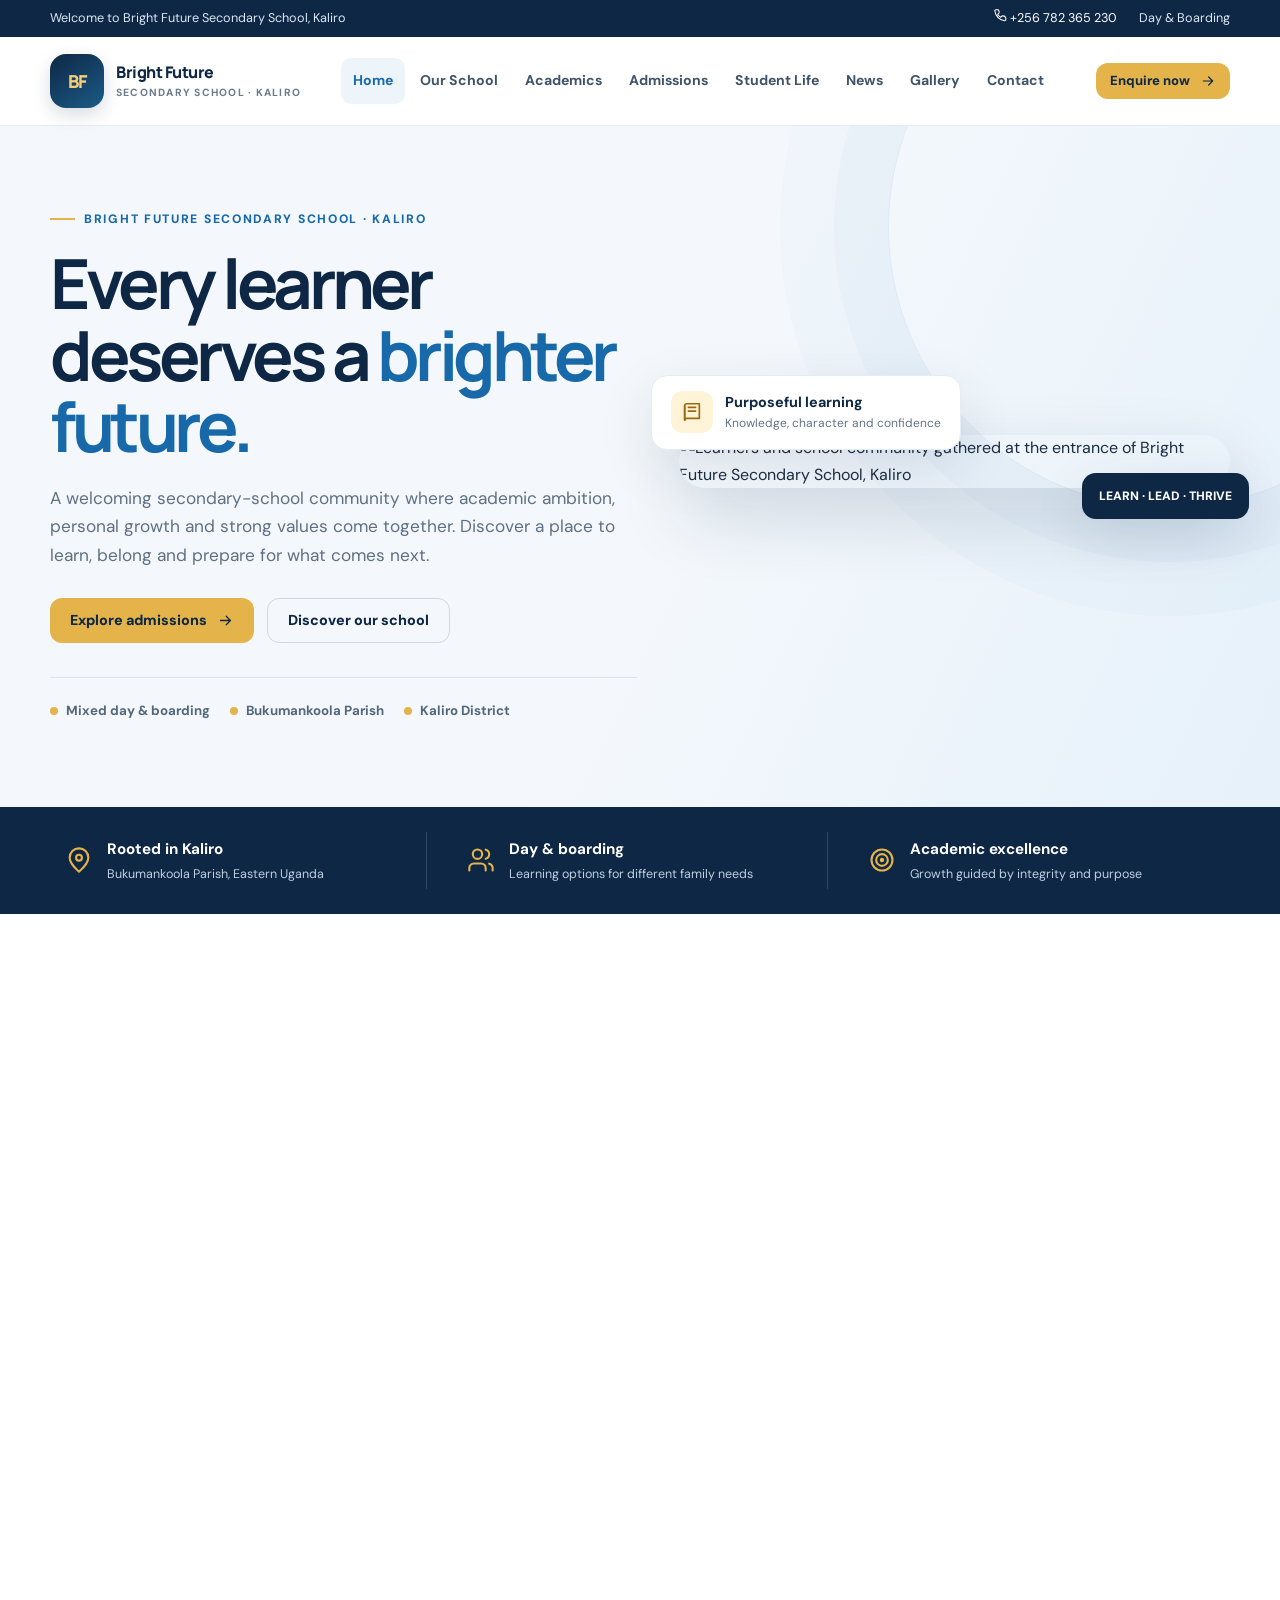
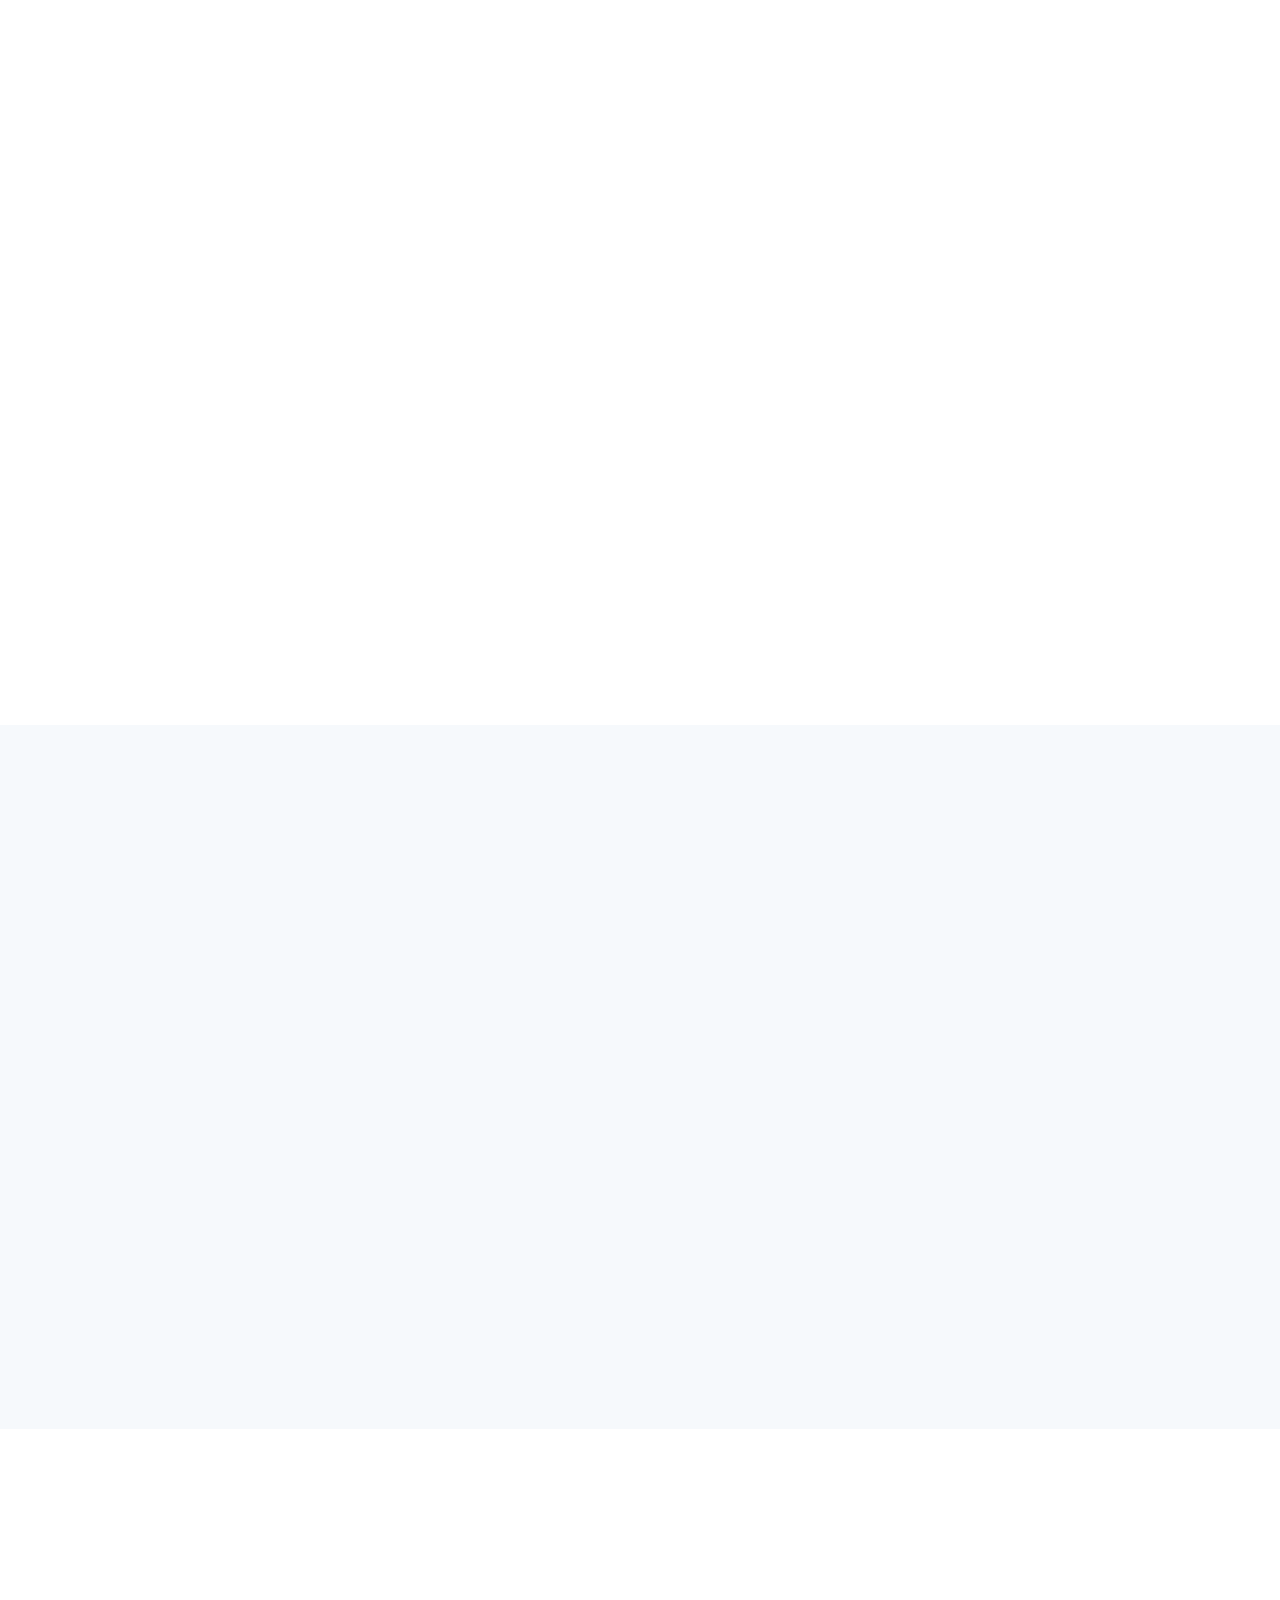
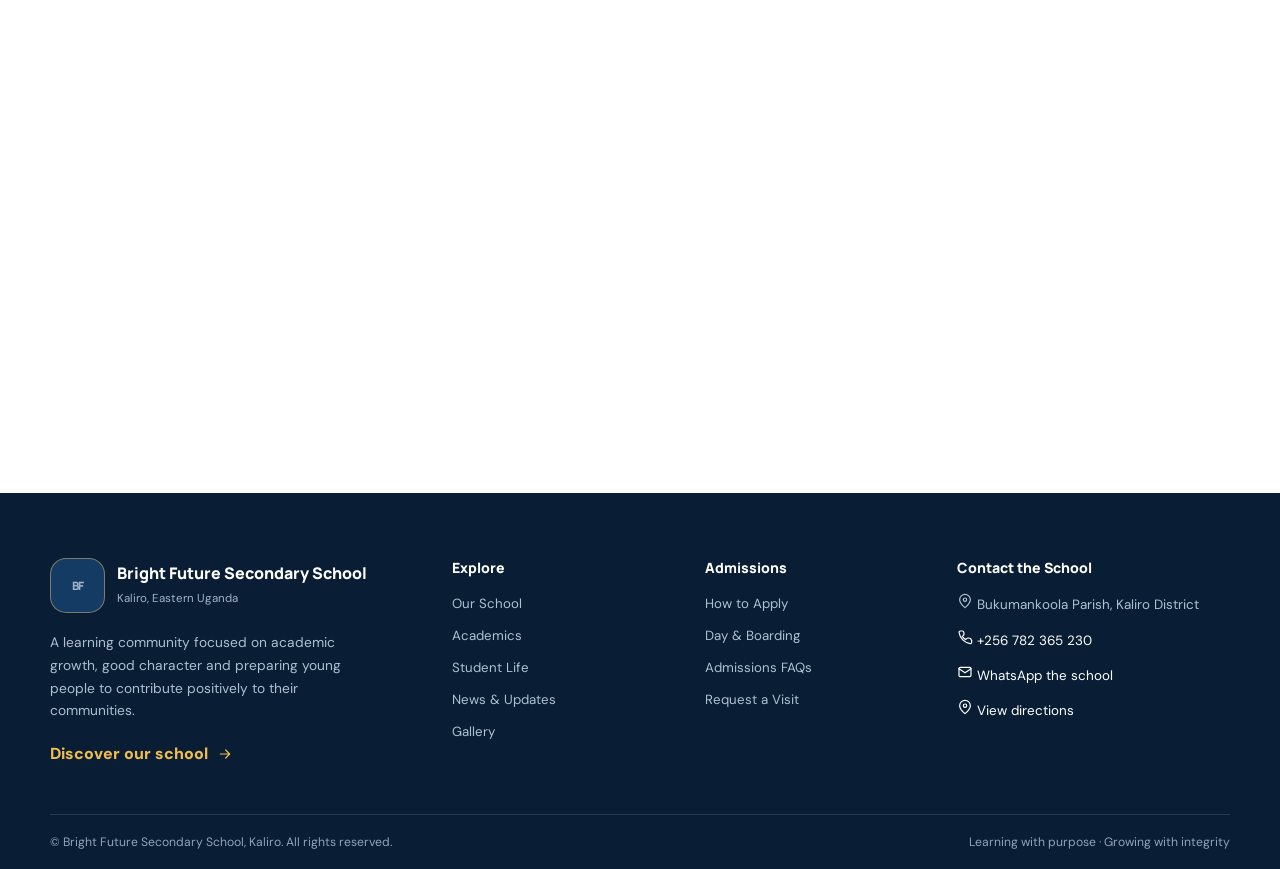
==== commit 663f794b: "Add files via upload Professional website redesign, school information table and responsive upgrades" ====
--- a/index.html
+++ b/index.html
@@ -3,6 +3,32 @@
 <header class="site-header"><div class="container header-inner"><a class="brand" href="index.html" aria-label="Bright Future Secondary School home"><span class="brand-mark" aria-hidden="true">BF</span><span class="brand-name">Bright Future<small>Secondary School · Kaliro</small></span></a><nav class="main-nav" id="main-navigation" aria-label="Main navigation"><a href="index.html" aria-current="page">Home</a><a href="about.html">Our School</a><a href="academics.html">Academics</a><a href="admissions.html">Admissions</a><a href="student-life.html">Student Life</a><a href="news.html">News</a><a href="gallery.html">Gallery</a><a href="contact.html">Contact</a></nav><div class="header-actions"><a class="btn btn-primary btn-sm" href="admissions.html">Enquire now <svg width="16" height="16" viewBox="0 0 24 24" fill="none" stroke="currentColor" stroke-width="1.8" stroke-linecap="round" stroke-linejoin="round" aria-hidden="true"><path d="M5 12h14M13 6l6 6-6 6"/></svg></a><button class="menu-toggle" type="button" aria-label="Open navigation menu" aria-expanded="false" aria-controls="main-navigation"><svg viewBox="0 0 24 24" fill="none" stroke="currentColor" stroke-width="2" stroke-linecap="round"><path d="M4 7h16M4 12h16M4 17h16"/></svg></button></div></div></header><main id="main">
 <section class="home-hero"><div class="container hero-grid"><div class="hero-copy"><span class="eyebrow">Bright Future Secondary School · Kaliro</span><h1>Every learner deserves a <span>brighter future.</span></h1><p>A welcoming secondary-school community where academic ambition, personal growth and strong values come together. Discover a place to learn, belong and prepare for what comes next.</p><div class="hero-actions"><a class="btn btn-primary" href="admissions.html">Explore admissions <svg width="17" height="17" viewBox="0 0 24 24" fill="none" stroke="currentColor" stroke-width="1.8" stroke-linecap="round" stroke-linejoin="round" aria-hidden="true"><path d="M5 12h14M13 6l6 6-6 6"/></svg></a><a class="btn btn-outline" href="about.html">Discover our school</a></div><div class="hero-meta"><span class="meta-item"><i class="meta-dot"></i> Mixed day &amp; boarding</span><span class="meta-item"><i class="meta-dot"></i> Bukumankoola Parish</span><span class="meta-item"><i class="meta-dot"></i> Kaliro District</span></div></div><div class="hero-art"><img src="https://events.wordpress.org/campusconnect/2026/central-eastern-ug/files/2026/07/Bright-Future-1-1024x768.webp" alt="Learners and school community gathered at the entrance of Bright Future Secondary School, Kaliro"><div class="hero-badge">LEARN · LEAD · THRIVE</div><div class="floating-note"><div class="floating-note-icon"><svg width="22" height="22" viewBox="0 0 24 24" fill="none" stroke="currentColor" stroke-width="1.8" stroke-linecap="round" stroke-linejoin="round" aria-hidden="true"><path d="M4 5.5A2.5 2.5 0 0 1 6.5 3H20v16H6.5A2.5 2.5 0 0 0 4 21z"/><path d="M4 5.5v15.5M8 7h8M8 11h8"/></svg></div><div><strong>Purposeful learning</strong><span>Knowledge, character and confidence</span></div></div></div></div></section>
 <section class="info-strip"><div class="container info-strip-grid"><div class="info-strip-item"><svg width="28" height="28" viewBox="0 0 24 24" fill="none" stroke="currentColor" stroke-width="1.8" stroke-linecap="round" stroke-linejoin="round" aria-hidden="true"><path d="M20 10c0 5-8 12-8 12S4 15 4 10a8 8 0 1 1 16 0Z"/><circle cx="12" cy="10" r="2.5"/></svg><div><strong>Rooted in Kaliro</strong><span>Bukumankoola Parish, Eastern Uganda</span></div></div><div class="info-strip-item"><svg width="28" height="28" viewBox="0 0 24 24" fill="none" stroke="currentColor" stroke-width="1.8" stroke-linecap="round" stroke-linejoin="round" aria-hidden="true"><path d="M16 21v-2a4 4 0 0 0-4-4H6a4 4 0 0 0-4 4v2"/><circle cx="9" cy="7" r="4"/><path d="M22 21v-2a4 4 0 0 0-3-3.87M16 3.13a4 4 0 0 1 0 7.75"/></svg><div><strong>Day &amp; boarding</strong><span>Learning options for different family needs</span></div></div><div class="info-strip-item"><svg width="28" height="28" viewBox="0 0 24 24" fill="none" stroke="currentColor" stroke-width="1.8" stroke-linecap="round" stroke-linejoin="round" aria-hidden="true"><circle cx="12" cy="12" r="9"/><circle cx="12" cy="12" r="5"/><circle cx="12" cy="12" r="1"/></svg><div><strong>Academic excellence</strong><span>Growth guided by integrity and purpose</span></div></div></div></section>
+<section class="section school-facts-section" aria-labelledby="school-facts-title">
+  <div class="container">
+    <div class="section-heading reveal">
+      <span class="eyebrow">Essential information</span>
+      <h2 id="school-facts-title">Bright Future at a glance</h2>
+      <p>A quick reference to the school's identity, location and contact details.</p>
+    </div>
+    <div class="school-table-card reveal">
+      <div class="school-table-heading"><div><span class="table-kicker">SCHOOL PROFILE</span><h3>School information</h3></div><span class="table-mark" aria-hidden="true">BF</span></div>
+      <div class="table-wrap school-table-wrap">
+        <table class="school-facts-table">
+          <caption>Key information about Bright Future Secondary School</caption>
+          <tbody>
+            <tr><th scope="row">School name</th><td>Bright Future Secondary School</td></tr>
+            <tr><th scope="row">Location</th><td>Bukumankoola Parish, Kaliro District, Eastern Uganda</td></tr>
+            <tr><th scope="row">School type</th><td>Mixed day and boarding secondary school</td></tr>
+            <tr><th scope="row">Telephone</th><td><a href="tel:+256782365230">+256 782 365 230</a></td></tr>
+            <tr><th scope="row">Admissions enquiries</th><td><a href="admissions.html">Visit the admissions page</a></td></tr>
+            <tr><th scope="row">General enquiries</th><td><a href="contact.html">Contact the school</a></td></tr>
+          </tbody>
+        </table>
+      </div>
+      <p class="table-note">Please contact the school directly to confirm current admission requirements, fees and availability.</p>
+    </div>
+  </div>
+</section>
 <section class="section"><div class="container split-grid"><div class="image-panel reveal"><img src="https://events.wordpress.org/campusconnect/2026/central-eastern-ug/files/2026/07/Bright-Future-SS-1024x576.webp" alt="Learners attending a practical learning session at Bright Future Secondary School"><div class="image-caption"><strong>Learning together</strong><span>Curiosity, effort and shared achievement</span></div></div><div class="copy-panel reveal"><span class="eyebrow">Welcome to Bright Future</span><h2>A school experience built around the whole learner.</h2><p>Education is more than lessons and examinations. It is the steady work of building knowledge, confidence, responsibility and respect for others.</p><p>At Bright Future Secondary School in Kaliro, learners are encouraged to approach each day with curiosity, discipline and a willingness to grow.</p><ul class="check-list"><li>Academic development and a strong learning culture</li><li>Character, responsibility and positive relationships</li><li>Day and boarding pathways for families to explore</li></ul><a class="text-link" href="about.html">Get to know our school <svg width="17" height="17" viewBox="0 0 24 24" fill="none" stroke="currentColor" stroke-width="1.8" stroke-linecap="round" stroke-linejoin="round" aria-hidden="true"><path d="M5 12h14M13 6l6 6-6 6"/></svg></a></div></div></section>
 <section class="section section--soft"><div class="container"><div class="section-heading reveal"><span class="eyebrow">The Bright Future experience</span><h2>Strong foundations for the next chapter.</h2><p>A balanced approach to school life supports the learner in the classroom and beyond it.</p></div><div class="card-grid"><article class="feature-card reveal"><div class="feature-icon"><svg width="26" height="26" viewBox="0 0 24 24" fill="none" stroke="currentColor" stroke-width="1.8" stroke-linecap="round" stroke-linejoin="round" aria-hidden="true"><path d="M4 5.5A2.5 2.5 0 0 1 6.5 3H20v16H6.5A2.5 2.5 0 0 0 4 21z"/><path d="M4 5.5v15.5M8 7h8M8 11h8"/></svg></div><h3>Academic growth</h3><p>Build understanding, practise important skills and develop the confidence to take on new challenges.</p><a class="text-link" href="academics.html">Explore academics <svg width="16" height="16" viewBox="0 0 24 24" fill="none" stroke="currentColor" stroke-width="1.8" stroke-linecap="round" stroke-linejoin="round" aria-hidden="true"><path d="M5 12h14M13 6l6 6-6 6"/></svg></a></article><article class="feature-card reveal"><div class="feature-icon gold"><svg width="26" height="26" viewBox="0 0 24 24" fill="none" stroke="currentColor" stroke-width="1.8" stroke-linecap="round" stroke-linejoin="round" aria-hidden="true"><path d="M12 22s8-4 8-11V5l-8-3-8 3v6c0 7 8 11 8 11Z"/><path d="m9 12 2 2 4-4"/></svg></div><h3>Character &amp; values</h3><p>Grow through discipline, integrity, respect, service and responsibility in everyday school life.</p><a class="text-link" href="about.html#values">Our guiding values <svg width="16" height="16" viewBox="0 0 24 24" fill="none" stroke="currentColor" stroke-width="1.8" stroke-linecap="round" stroke-linejoin="round" aria-hidden="true"><path d="M5 12h14M13 6l6 6-6 6"/></svg></a></article><article class="feature-card reveal"><div class="feature-icon"><svg width="26" height="26" viewBox="0 0 24 24" fill="none" stroke="currentColor" stroke-width="1.8" stroke-linecap="round" stroke-linejoin="round" aria-hidden="true"><rect x="3" y="4" width="18" height="13" rx="2"/><path d="M2 21h20M8 17l-1 4m9-4 1 4"/></svg></div><h3>Digital curiosity</h3><p>Explore the possibilities of ICT, creativity and practical digital skills for a changing world.</p><a class="text-link" href="student-life.html#digital-learning">Discover student life <svg width="16" height="16" viewBox="0 0 24 24" fill="none" stroke="currentColor" stroke-width="1.8" stroke-linecap="round" stroke-linejoin="round" aria-hidden="true"><path d="M5 12h14M13 6l6 6-6 6"/></svg></a></article></div></div></section>
 <section class="section"><div class="container"><div class="section-heading reveal"><span class="eyebrow">Your next step</span><h2>Considering Bright Future for your child?</h2><p>Start with a conversation. The school team can guide your family through available classes, day or boarding arrangements, requirements and the next steps.</p></div><div class="cta-band reveal"><div><h2>Take the first step towards a bright future.</h2><p>Speak with the school about admissions or arrange a visit to learn more.</p></div><div class="cta-actions"><a class="btn btn-primary" href="admissions.html">Admissions enquiry <svg width="16" height="16" viewBox="0 0 24 24" fill="none" stroke="currentColor" stroke-width="1.8" stroke-linecap="round" stroke-linejoin="round" aria-hidden="true"><path d="M5 12h14M13 6l6 6-6 6"/></svg></a><a class="btn btn-white" href="tel:+256782365230">Call the school</a></div></div></div></section>
@@ -11,4 +37,5 @@
 <div class="footer-col"><h3>Explore</h3><div class="footer-links"><a href="about.html">Our School</a><a href="academics.html">Academics</a><a href="student-life.html">Student Life</a><a href="news.html">News &amp; Updates</a><a href="gallery.html">Gallery</a></div></div>
 <div class="footer-col"><h3>Admissions</h3><div class="footer-links"><a href="admissions.html">How to Apply</a><a href="admissions.html#day-boarding">Day &amp; Boarding</a><a href="admissions.html#faqs">Admissions FAQs</a><a href="contact.html">Request a Visit</a></div></div>
 <div class="footer-col"><h3>Contact the School</h3><div class="footer-contact"><span><svg width="16" height="16" viewBox="0 0 24 24" fill="none" stroke="currentColor" stroke-width="1.8" stroke-linecap="round" stroke-linejoin="round" aria-hidden="true"><path d="M20 10c0 5-8 12-8 12S4 15 4 10a8 8 0 1 1 16 0Z"/><circle cx="12" cy="10" r="2.5"/></svg> Bukumankoola Parish, Kaliro District</span><a href="tel:+256782365230"><svg width="16" height="16" viewBox="0 0 24 24" fill="none" stroke="currentColor" stroke-width="1.8" stroke-linecap="round" stroke-linejoin="round" aria-hidden="true"><path d="M22 16.9v3a2 2 0 0 1-2.2 2A19.8 19.8 0 0 1 3.1 5.2 2 2 0 0 1 5.1 3h3a2 2 0 0 1 2 1.7l.4 2.7a2 2 0 0 1-.6 1.7L8.1 11a16 16 0 0 0 4.9 4.9l1.9-1.8a2 2 0 0 1 1.7-.6l2.7.4a2 2 0 0 1 1.7 2z"/></svg> +256 782 365 230</a><a href="https://wa.me/256782365230" target="_blank" rel="noopener"><svg width="16" height="16" viewBox="0 0 24 24" fill="none" stroke="currentColor" stroke-width="1.8" stroke-linecap="round" stroke-linejoin="round" aria-hidden="true"><rect x="3" y="5" width="18" height="14" rx="2"/><path d="m3 7 9 6 9-6"/></svg> WhatsApp the school</a><a href="https://www.google.com/maps/search/?api=1&amp;query=VGV3%2B44P%2C+Kaliro%2C+Uganda" target="_blank" rel="noopener"><svg width="16" height="16" viewBox="0 0 24 24" fill="none" stroke="currentColor" stroke-width="1.8" stroke-linecap="round" stroke-linejoin="round" aria-hidden="true"><path d="M20 10c0 5-8 12-8 12S4 15 4 10a8 8 0 1 1 16 0Z"/><circle cx="12" cy="10" r="2.5"/></svg> View directions</a></div></div>
-</div><div class="footer-bottom"><span>© <span data-current-year></span> Bright Future Secondary School, Kaliro. All rights reserved.</span><span>Learning with purpose · Growing with integrity</span></div></div></footer><button class="back-top" type="button" aria-label="Back to top">↑</button><script src="assets/js/main.js" defer></script></body></html>
+</div><div class="footer-bottom"><span>© <span data-current-year></span> Bright Future Secondary School, Kaliro. All rights reserved.</span><span>Learning with purpose · Growing with integrity</span></div></div></footer><button class="back-top" type="button" aria-label="Back to top">↑</button><script src="js/script.js" defer></script>
+</body></html>
--- a/assets/css/styles.css
+++ b/assets/css/styles.css
@@ -2,7 +2,7 @@
 :root{--navy:#0d2745;--navy-2:#143b63;--blue:#1769aa;--blue-2:#2b83c4;--gold:#e4b34a;--gold-2:#f5cf77;--ink:#1b2d40;--muted:#637487;--paper:#f6f9fc;--white:#fff;--line:#e2eaf1;--soft:#eaf3fa;--green:#2f8168;--shadow:0 18px 55px rgba(13,39,69,.11);--radius:22px;--container:1180px}
 *{box-sizing:border-box}html{scroll-behavior:smooth;scroll-padding-top:100px}body{margin:0;font-family:'DM Sans',Arial,sans-serif;color:var(--ink);background:#fff;line-height:1.65;-webkit-font-smoothing:antialiased}img{display:block;max-width:100%}a{color:inherit;text-decoration:none}button,input,select,textarea{font:inherit}button,a,input,select,textarea{-webkit-tap-highlight-color:transparent}button{cursor:pointer}::selection{background:#dbeeff;color:var(--navy)}.container{width:min(var(--container),calc(100% - 44px));margin-inline:auto}.eyebrow{display:inline-flex;align-items:center;gap:9px;color:var(--blue);font-size:.76rem;font-weight:800;letter-spacing:.14em;text-transform:uppercase}.eyebrow:before{content:"";width:25px;height:2px;background:var(--gold)}.section{padding:92px 0}.section--soft{background:var(--paper)}.section--navy{background:var(--navy);color:#fff}.section-heading{max-width:680px;margin:0 0 38px}.section-heading h2{font-family:Manrope,Arial,sans-serif;font-size:clamp(2rem,4vw,3.2rem);line-height:1.13;letter-spacing:-.045em;color:var(--navy);margin:15px 0}.section--navy .section-heading h2{color:#fff}.section-heading p{color:var(--muted);font-size:1.04rem;margin:0}.section--navy .section-heading p{color:#c7d5e3}.text-link{display:inline-flex;align-items:center;gap:9px;color:var(--blue);font-weight:800}.text-link svg{transition:transform .2s}.text-link:hover svg{transform:translateX(4px)}
 /* header */
-.topline{background:var(--navy);color:#dce8f4;font-size:.79rem}.topline-inner{min-height:37px;display:flex;align-items:center;justify-content:space-between;gap:18px}.topline p{margin:0}.topline-right{display:flex;gap:22px;align-items:center}.topline a{color:#fff}.site-header{position:sticky;top:0;z-index:50;background:rgba(255,255,255,.96);backdrop-filter:blur(16px);border-bottom:1px solid rgba(220,231,240,.8);transition:box-shadow .2s}.site-header.is-scrolled{box-shadow:0 8px 30px rgba(13,39,69,.08)}.header-inner{height:88px;display:flex;align-items:center;justify-content:space-between;gap:25px}.brand{display:flex;align-items:center;gap:12px;min-width:245px}.brand img{width:54px;height:54px}.brand-name{font-family:Manrope,Arial,sans-serif;font-size:1rem;line-height:1.12;letter-spacing:-.03em;font-weight:800;color:var(--navy)}.brand-name small{display:block;margin-top:5px;color:#6b7a8b;font-family:'DM Sans',Arial,sans-serif;font-size:.65rem;letter-spacing:.12em;text-transform:uppercase;font-weight:700}.main-nav{display:flex;align-items:center;gap:3px}.main-nav a{padding:11px 12px;border-radius:10px;color:#405469;font-size:.88rem;font-weight:700;white-space:nowrap;transition:background .2s,color .2s}.main-nav a:hover,.main-nav a[aria-current="page"]{background:#edf5fb;color:var(--blue)}.header-actions{display:flex;align-items:center;gap:10px}.btn{display:inline-flex;align-items:center;justify-content:center;gap:10px;border:0;border-radius:12px;padding:13px 20px;font-weight:800;font-size:.9rem;line-height:1.15;transition:transform .18s,box-shadow .18s,background .18s;cursor:pointer}.btn:hover{transform:translateY(-2px);box-shadow:0 10px 24px rgba(13,39,69,.14)}.btn-primary{background:var(--gold);color:var(--navy)}.btn-primary:hover{background:#f0c35e}.btn-blue{background:var(--blue);color:#fff}.btn-blue:hover{background:#10588e}.btn-outline{background:transparent;color:var(--navy);border:1px solid #cbd9e5}.btn-white{background:#fff;color:var(--navy)}.btn-sm{padding:10px 14px;font-size:.82rem}.menu-toggle{display:none;width:46px;height:46px;border:1px solid var(--line);background:#fff;color:var(--navy);border-radius:12px;align-items:center;justify-content:center}.menu-toggle svg{width:23px;height:23px}
+.topline{background:var(--navy);color:#dce8f4;font-size:.79rem}.topline-inner{min-height:37px;display:flex;align-items:center;justify-content:space-between;gap:18px}.topline p{margin:0}.topline-right{display:flex;gap:22px;align-items:center}.topline a{color:#fff}.site-header{position:sticky;top:0;z-index:50;background:rgba(255,255,255,.96);backdrop-filter:blur(16px);border-bottom:1px solid rgba(220,231,240,.8);transition:box-shadow .2s}.site-header.is-scrolled{box-shadow:0 8px 30px rgba(13,39,69,.08)}.header-inner{height:88px;display:flex;align-items:center;justify-content:space-between;gap:25px}.brand{display:flex;align-items:center;gap:12px;min-width:245px}.brand-mark{width:54px;height:54px;flex:0 0 54px;display:grid;place-items:center;border-radius:16px;background:linear-gradient(145deg,var(--navy),#1c5b87);color:var(--gold-2);font:800 1.12rem Manrope,Arial,sans-serif;letter-spacing:-.06em;box-shadow:0 7px 18px rgba(13,39,69,.16)}.brand-name{font-family:Manrope,Arial,sans-serif;font-size:1rem;line-height:1.12;letter-spacing:-.03em;font-weight:800;color:var(--navy)}.brand-name small{display:block;margin-top:5px;color:#6b7a8b;font-family:'DM Sans',Arial,sans-serif;font-size:.65rem;letter-spacing:.12em;text-transform:uppercase;font-weight:700}.main-nav{display:flex;align-items:center;gap:3px}.main-nav a{padding:11px 12px;border-radius:10px;color:#405469;font-size:.88rem;font-weight:700;white-space:nowrap;transition:background .2s,color .2s}.main-nav a:hover,.main-nav a[aria-current="page"]{background:#edf5fb;color:var(--blue)}.header-actions{display:flex;align-items:center;gap:10px}.btn{display:inline-flex;align-items:center;justify-content:center;gap:10px;border:0;border-radius:12px;padding:13px 20px;font-weight:800;font-size:.9rem;line-height:1.15;transition:transform .18s,box-shadow .18s,background .18s;cursor:pointer}.btn:hover{transform:translateY(-2px);box-shadow:0 10px 24px rgba(13,39,69,.14)}.btn-primary{background:var(--gold);color:var(--navy)}.btn-primary:hover{background:#f0c35e}.btn-blue{background:var(--blue);color:#fff}.btn-blue:hover{background:#10588e}.btn-outline{background:transparent;color:var(--navy);border:1px solid #cbd9e5}.btn-white{background:#fff;color:var(--navy)}.btn-sm{padding:10px 14px;font-size:.82rem}.menu-toggle{display:none;width:46px;height:46px;border:1px solid var(--line);background:#fff;color:var(--navy);border-radius:12px;align-items:center;justify-content:center}.menu-toggle svg{width:23px;height:23px}
 /* hero */
 .home-hero{position:relative;overflow:hidden;background:linear-gradient(115deg,#f4f8fc 0%,#f4f8fc 52%,#e6f1fa 100%);padding:66px 0 75px}.home-hero:after{content:"";position:absolute;width:560px;height:560px;border:1px solid rgba(23,105,170,.09);border-radius:50%;right:-170px;top:-180px;box-shadow:0 0 0 54px rgba(23,105,170,.025),0 0 0 108px rgba(23,105,170,.02)}.hero-grid{position:relative;z-index:1;display:grid;grid-template-columns:1fr .94fr;align-items:center;gap:42px}.hero-copy{padding:10px 0}.hero-copy h1{font-family:Manrope,Arial,sans-serif;color:var(--navy);font-size:clamp(2.7rem,5.4vw,4.85rem);line-height:1.035;letter-spacing:-.065em;margin:18px 0 22px;max-width:650px}.hero-copy h1 span{color:var(--blue)}.hero-copy>p{font-size:1.08rem;color:#5e7083;max-width:570px;margin:0 0 29px}.hero-actions{display:flex;flex-wrap:wrap;gap:13px}.hero-meta{display:flex;flex-wrap:wrap;gap:20px;margin-top:34px;padding-top:22px;border-top:1px solid #d9e5ef;color:#53677b;font-size:.83rem;font-weight:700}.meta-item{display:flex;align-items:center;gap:8px}.meta-dot{width:8px;height:8px;border-radius:50%;background:var(--gold)}.hero-art{position:relative}.hero-art>img{width:100%;border-radius:30px;box-shadow:0 28px 70px rgba(13,39,69,.16)}.floating-note{position:absolute;left:-28px;bottom:38px;padding:15px 19px;background:#fff;border:1px solid #e5edf4;box-shadow:var(--shadow);border-radius:16px;display:flex;align-items:center;gap:12px}.floating-note-icon{width:42px;height:42px;background:#fff4d7;color:#9a6a0e;border-radius:12px;display:grid;place-items:center}.floating-note strong{display:block;color:var(--navy);font-size:.9rem}.floating-note span{display:block;color:var(--muted);font-size:.75rem}.hero-badge{position:absolute;right:-19px;top:38px;background:var(--navy);color:#fff;padding:13px 17px;border-radius:14px;font-size:.76rem;font-weight:800;box-shadow:var(--shadow)}
 /* internal page hero */
@@ -26,16 +26,16 @@
 /* faq */
 .faq-list{display:grid;gap:12px}.faq-item{border:1px solid var(--line);border-radius:15px;background:#fff;overflow:hidden}.faq-item summary{list-style:none;cursor:pointer;padding:18px 21px;display:flex;justify-content:space-between;gap:15px;align-items:center;color:var(--navy);font-weight:800}.faq-item summary::-webkit-details-marker{display:none}.faq-item summary:after{content:"+";font-size:1.35rem;color:var(--blue);font-weight:500}.faq-item[open] summary:after{content:"−"}.faq-answer{padding:0 21px 19px;color:var(--muted);font-size:.9rem}.faq-answer p{margin:0}
 /* gallery */
-.gallery-grid{display:grid;grid-template-columns:repeat(3,1fr);gap:18px}.gallery-card{position:relative;display:block;padding:0;border:0;border-radius:19px;overflow:hidden;background:#eaf3fa;text-align:left;cursor:zoom-in;min-height:230px}.gallery-card img{width:100%;height:260px;object-fit:cover;transition:transform .45s}.gallery-card:hover img{transform:scale(1.04)}.gallery-card span{position:absolute;left:0;right:0;bottom:0;padding:36px 18px 17px;color:#fff;background:linear-gradient(transparent,rgba(8,29,49,.8));font-weight:800}.lightbox{border:0;border-radius:20px;padding:0;width:min(900px,calc(100% - 28px));max-height:90vh;background:#0a1e34;color:#fff;box-shadow:0 30px 100px rgba(0,0,0,.4)}.lightbox::backdrop{background:rgba(4,16,29,.84);backdrop-filter:blur(4px)}.lightbox img{width:100%;max-height:75vh;object-fit:contain;background:#08192a}.lightbox-footer{display:flex;align-items:center;justify-content:space-between;gap:15px;padding:15px 18px}.lightbox-footer strong{font-size:.9rem}.lightbox-close{border:1px solid rgba(255,255,255,.25);background:transparent;color:#fff;border-radius:9px;padding:8px 12px;font-weight:700}
+.gallery-grid{display:grid;grid-template-columns:repeat(3,1fr);gap:18px}.gallery-card{position:relative;display:block;padding:0;border:0;border-radius:19px;overflow:hidden;background:#eaf3fa;text-align:left;cursor:zoom-in;min-height:230px}.gallery-card img{width:100%;height:260px;object-fit:cover;transition:transform .45s}.photo-credit{margin:24px 0 0;color:var(--muted);font-size:.82rem}.photo-credit a{color:var(--blue);font-weight:800;text-decoration:underline;text-underline-offset:3px}.gallery-card:hover img{transform:scale(1.04)}.gallery-card span{position:absolute;left:0;right:0;bottom:0;padding:36px 18px 17px;color:#fff;background:linear-gradient(transparent,rgba(8,29,49,.8));font-weight:800}.lightbox{border:0;border-radius:20px;padding:0;width:min(900px,calc(100% - 28px));max-height:90vh;background:#0a1e34;color:#fff;box-shadow:0 30px 100px rgba(0,0,0,.4)}.lightbox::backdrop{background:rgba(4,16,29,.84);backdrop-filter:blur(4px)}.lightbox img{width:100%;max-height:75vh;object-fit:contain;background:#08192a}.lightbox-footer{display:flex;align-items:center;justify-content:space-between;gap:15px;padding:15px 18px}.lightbox-footer strong{font-size:.9rem}.lightbox-close{border:1px solid rgba(255,255,255,.25);background:transparent;color:#fff;border-radius:9px;padding:8px 12px;font-weight:700}
 /* news */
 .news-card{border:1px solid var(--line);border-radius:20px;overflow:hidden;background:#fff;transition:transform .2s,box-shadow .2s}.news-card:hover{transform:translateY(-4px);box-shadow:var(--shadow)}.news-card>img{width:100%;height:210px;object-fit:cover}.news-body{padding:23px}.news-meta{display:flex;gap:10px;flex-wrap:wrap;color:var(--blue);font-size:.74rem;font-weight:800;text-transform:uppercase;letter-spacing:.06em}.news-body h3{font:800 1.2rem/1.3 Manrope;color:var(--navy);margin:11px 0}.news-body p{color:var(--muted);font-size:.9rem;margin:0 0 16px}
 /* contact */
 .contact-grid{display:grid;grid-template-columns:.82fr 1.18fr;gap:24px;align-items:stretch}.contact-stack{display:grid;gap:14px}.contact-item{display:flex;gap:15px;padding:20px;border:1px solid var(--line);border-radius:17px;background:#fff}.contact-item .feature-icon{flex:0 0 48px;width:48px;height:48px;margin:0}.contact-item strong{display:block;color:var(--navy);font-size:.92rem}.contact-item span,.contact-item a{display:block;color:var(--muted);font-size:.85rem}.contact-item a{color:var(--blue);font-weight:700}.map-frame{width:100%;height:340px;border:0;border-radius:20px;background:#eaf3fa}.map-actions{display:flex;gap:10px;flex-wrap:wrap;margin-top:13px}
 /* footer */
-.site-footer{background:#091e35;color:#d5e0eb;padding:65px 0 0}.footer-grid{display:grid;grid-template-columns:1.35fr .8fr .8fr 1fr;gap:34px;padding-bottom:46px}.footer-brand{display:flex;align-items:center;gap:12px;margin-bottom:18px}.footer-brand img{width:55px}.footer-brand strong{display:block;color:#fff;font:800 1rem Manrope}.footer-brand span{font-size:.72rem;color:#9fb3c8}.footer-about{font-size:.86rem;color:#aebfd0;max-width:320px;margin:0 0 19px}.footer-col h3{font:800 .88rem Manrope;color:#fff;margin:0 0 16px}.footer-links{display:grid;gap:10px}.footer-links a{font-size:.83rem;color:#afc1d1;transition:color .2s}.footer-links a:hover{color:var(--gold)}.footer-contact{display:grid;gap:12px;font-size:.84rem;color:#afc1d1}.footer-contact a{color:#fff}.footer-bottom{border-top:1px solid rgba(255,255,255,.12);padding:17px 0;display:flex;justify-content:space-between;gap:18px;flex-wrap:wrap;color:#8fa5ba;font-size:.76rem}.back-top{position:fixed;right:20px;bottom:20px;z-index:40;width:46px;height:46px;display:grid;place-items:center;border-radius:14px;border:0;background:var(--gold);color:var(--navy);box-shadow:var(--shadow);opacity:0;pointer-events:none;transform:translateY(10px);transition:.2s}.back-top.is-visible{opacity:1;pointer-events:auto;transform:translateY(0)}
+.site-footer{background:#091e35;color:#d5e0eb;padding:65px 0 0}.footer-grid{display:grid;grid-template-columns:1.35fr .8fr .8fr 1fr;gap:34px;padding-bottom:46px}.footer-brand{display:flex;align-items:center;gap:12px;margin-bottom:18px}.footer-brand-mark{width:55px;height:55px;flex:0 0 55px;display:grid;place-items:center;border:1px solid rgba(245,207,119,.45);border-radius:16px;background:#143b63;color:var(--gold-2);font:800 1.1rem Manrope,Arial,sans-serif;letter-spacing:-.06em}.footer-brand strong{display:block;color:#fff;font:800 1rem Manrope}.footer-brand span{font-size:.72rem;color:#9fb3c8}.footer-about{font-size:.86rem;color:#aebfd0;max-width:320px;margin:0 0 19px}.footer-col h3{font:800 .88rem Manrope;color:#fff;margin:0 0 16px}.footer-links{display:grid;gap:10px}.footer-links a{font-size:.83rem;color:#afc1d1;transition:color .2s}.footer-links a:hover{color:var(--gold)}.footer-contact{display:grid;gap:12px;font-size:.84rem;color:#afc1d1}.footer-contact a{color:#fff}.footer-bottom{border-top:1px solid rgba(255,255,255,.12);padding:17px 0;display:flex;justify-content:space-between;gap:18px;flex-wrap:wrap;color:#8fa5ba;font-size:.76rem}.back-top{position:fixed;right:20px;bottom:20px;z-index:40;width:46px;height:46px;display:grid;place-items:center;border-radius:14px;border:0;background:var(--gold);color:var(--navy);box-shadow:var(--shadow);opacity:0;pointer-events:none;transform:translateY(10px);transition:.2s}.back-top.is-visible{opacity:1;pointer-events:auto;transform:translateY(0)}
 /* utility */
 .center{text-align:center}.center .section-heading{margin-inline:auto}.center .section-heading .eyebrow{justify-content:center}.muted{color:var(--muted)}.mt-24{margin-top:24px}.mb-0{margin-bottom:0}.spacer-32{height:32px}.reveal{opacity:0;transform:translateY(16px);transition:opacity .55s ease,transform .55s ease}.reveal.is-visible{opacity:1;transform:none}.skip-link{position:absolute;left:10px;top:-60px;z-index:100;background:#fff;color:var(--navy);padding:10px 14px;border-radius:8px}.skip-link:focus{top:10px}.sr-only{position:absolute;width:1px;height:1px;padding:0;margin:-1px;overflow:hidden;clip:rect(0,0,0,0);white-space:nowrap;border:0}@keyframes fadeIn{from{opacity:0;transform:translateY(5px)}to{opacity:1;transform:none}}
 @media(max-width:1100px){.main-nav a{padding:10px 8px;font-size:.82rem}.brand{min-width:215px}.header-actions .btn{padding:11px 14px}.hero-grid{gap:24px}.footer-grid{grid-template-columns:1.2fr 1fr 1fr}.footer-grid>div:last-child{grid-column:2/4}}
-@media(max-width:900px){.topline-inner{justify-content:center}.topline-right{display:none}.header-inner{height:76px}.brand img{width:49px;height:49px}.menu-toggle{display:flex}.header-actions .btn{display:none}.main-nav{position:absolute;left:0;right:0;top:100%;display:flex;flex-direction:column;align-items:stretch;gap:4px;padding:14px 22px 20px;background:#fff;border-bottom:1px solid var(--line);box-shadow:0 18px 35px rgba(13,39,69,.1);opacity:0;visibility:hidden;transform:translateY(-8px);transition:.2s}.main-nav.is-open{opacity:1;visibility:visible;transform:none}.main-nav a{padding:13px 14px;font-size:.92rem}.hero-grid{grid-template-columns:1fr 1fr}.hero-copy h1{font-size:clamp(2.55rem,6vw,4rem)}.floating-note{left:-12px}.card-grid{grid-template-columns:repeat(2,1fr)}.split-grid{gap:36px}.subject-grid{grid-template-columns:repeat(2,1fr)}.steps{grid-template-columns:repeat(2,1fr)}.contact-grid{grid-template-columns:1fr}.gallery-grid{grid-template-columns:repeat(2,1fr)}}
-@media(max-width:640px){.container{width:min(var(--container),calc(100% - 32px))}.topline-inner{min-height:33px;font-size:.71rem}.header-inner{height:70px}.brand{min-width:0;gap:9px}.brand img{width:44px;height:44px}.brand-name{font-size:.88rem}.brand-name small{font-size:.58rem}.home-hero{padding:42px 0 48px}.hero-grid{grid-template-columns:1fr;gap:34px}.hero-copy h1{font-size:clamp(2.45rem,12vw,3.5rem)}.hero-copy>p{font-size:1rem}.hero-art{padding:0 5px 12px}.hero-art>img{border-radius:22px}.hero-badge{right:0;top:18px}.floating-note{left:0;bottom:0;transform:scale(.92);transform-origin:left bottom}.hero-meta{gap:12px;font-size:.76rem}.section{padding:67px 0}.section-heading{margin-bottom:28px}.section-heading h2{font-size:2.15rem}.section-heading p{font-size:.96rem}.page-hero{padding:54px 0 47px}.page-hero h1{font-size:2.55rem}.page-hero p{font-size:.98rem}.card-grid,.value-grid,.timeline,.subject-grid,.steps,.gallery-grid{grid-template-columns:1fr}.feature-card{padding:23px}.split-grid{grid-template-columns:1fr;gap:30px}.image-caption{right:8px;bottom:12px}.info-strip{padding:18px 0}.info-strip-grid{grid-template-columns:1fr;gap:13px}.info-strip-item{border:0;padding:5px 0}.cta-band{padding:32px 25px;display:block}.cta-actions{margin-top:22px}.form-card{padding:22px}.form-grid{grid-template-columns:1fr}.field.full{grid-column:auto}.footer-grid{grid-template-columns:1fr 1fr;gap:28px}.footer-grid>div:first-child{grid-column:1/-1}.footer-grid>div:last-child{grid-column:auto}.footer-bottom{font-size:.72rem}.gallery-card img{height:230px}.contact-grid{gap:18px}.map-frame{height:280px}.hero-actions .btn{flex:1}.page-hero .hero-actions .btn{flex:auto}}
+@media(max-width:900px){.topline-inner{justify-content:center}.topline-right{display:none}.header-inner{height:76px}.brand-mark{width:49px;height:49px;flex-basis:49px}.menu-toggle{display:flex}.header-actions .btn{display:none}.main-nav{position:absolute;left:0;right:0;top:100%;display:flex;flex-direction:column;align-items:stretch;gap:4px;padding:14px 22px 20px;background:#fff;border-bottom:1px solid var(--line);box-shadow:0 18px 35px rgba(13,39,69,.1);opacity:0;visibility:hidden;transform:translateY(-8px);transition:.2s}.main-nav.is-open{opacity:1;visibility:visible;transform:none}.main-nav a{padding:13px 14px;font-size:.92rem}.hero-grid{grid-template-columns:1fr 1fr}.hero-copy h1{font-size:clamp(2.55rem,6vw,4rem)}.floating-note{left:-12px}.card-grid{grid-template-columns:repeat(2,1fr)}.split-grid{gap:36px}.subject-grid{grid-template-columns:repeat(2,1fr)}.steps{grid-template-columns:repeat(2,1fr)}.contact-grid{grid-template-columns:1fr}.gallery-grid{grid-template-columns:repeat(2,1fr)}}
+@media(max-width:640px){.container{width:min(var(--container),calc(100% - 32px))}.topline-inner{min-height:33px;font-size:.71rem}.header-inner{height:70px}.brand{min-width:0;gap:9px}.brand-mark{width:44px;height:44px;flex-basis:44px}.brand-name{font-size:.88rem}.brand-name small{font-size:.58rem}.home-hero{padding:42px 0 48px}.hero-grid{grid-template-columns:1fr;gap:34px}.hero-copy h1{font-size:clamp(2.45rem,12vw,3.5rem)}.hero-copy>p{font-size:1rem}.hero-art{padding:0 5px 12px}.hero-art>img{border-radius:22px}.hero-badge{right:0;top:18px}.floating-note{left:0;bottom:0;transform:scale(.92);transform-origin:left bottom}.hero-meta{gap:12px;font-size:.76rem}.section{padding:67px 0}.section-heading{margin-bottom:28px}.section-heading h2{font-size:2.15rem}.section-heading p{font-size:.96rem}.page-hero{padding:54px 0 47px}.page-hero h1{font-size:2.55rem}.page-hero p{font-size:.98rem}.card-grid,.value-grid,.timeline,.subject-grid,.steps,.gallery-grid{grid-template-columns:1fr}.feature-card{padding:23px}.split-grid{grid-template-columns:1fr;gap:30px}.image-caption{right:8px;bottom:12px}.info-strip{padding:18px 0}.info-strip-grid{grid-template-columns:1fr;gap:13px}.info-strip-item{border:0;padding:5px 0}.cta-band{padding:32px 25px;display:block}.cta-actions{margin-top:22px}.form-card{padding:22px}.form-grid{grid-template-columns:1fr}.field.full{grid-column:auto}.footer-grid{grid-template-columns:1fr 1fr;gap:28px}.footer-grid>div:first-child{grid-column:1/-1}.footer-grid>div:last-child{grid-column:auto}.footer-bottom{font-size:.72rem}.gallery-card img{height:230px}.contact-grid{gap:18px}.map-frame{height:280px}.hero-actions .btn{flex:1}.page-hero .hero-actions .btn{flex:auto}}
 @media(prefers-reduced-motion:reduce){*,*::before,*::after{scroll-behavior:auto!important;animation-duration:.01ms!important;animation-iteration-count:1!important;transition-duration:.01ms!important}.reveal{opacity:1;transform:none}}
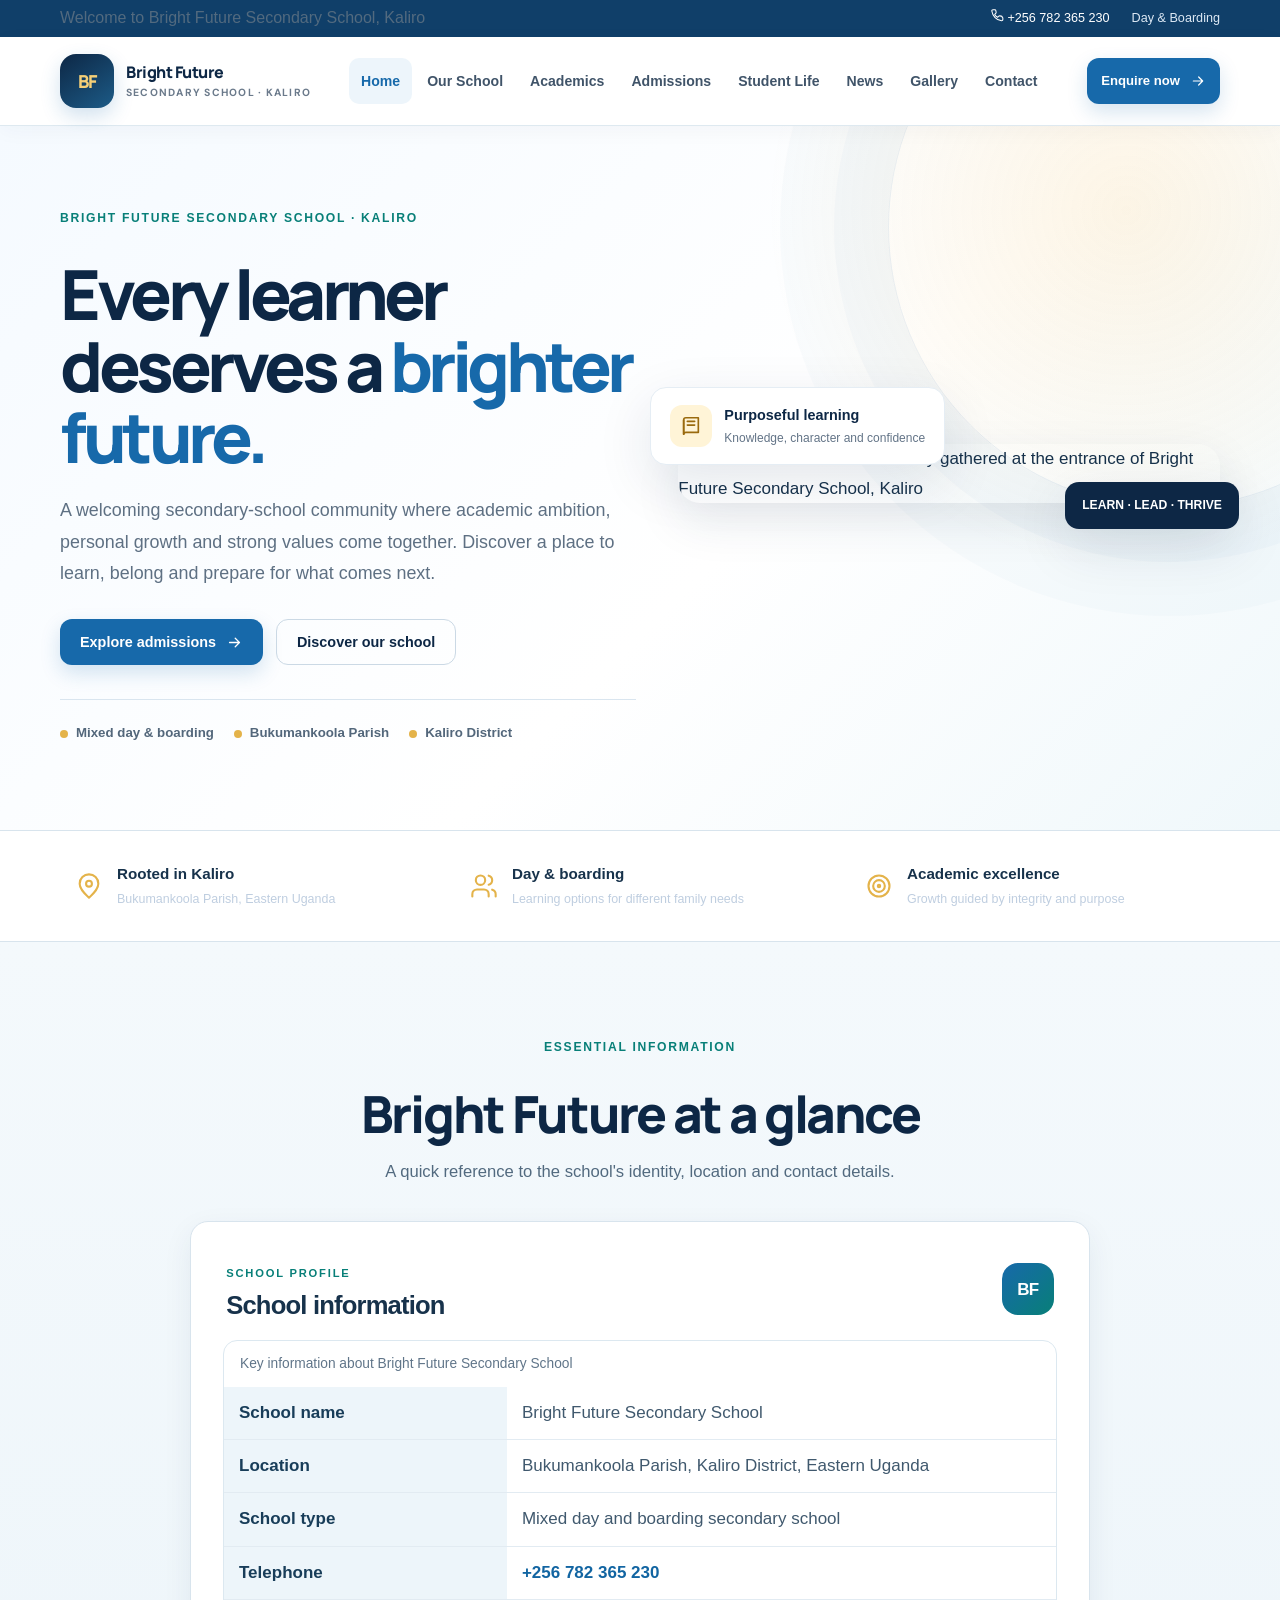
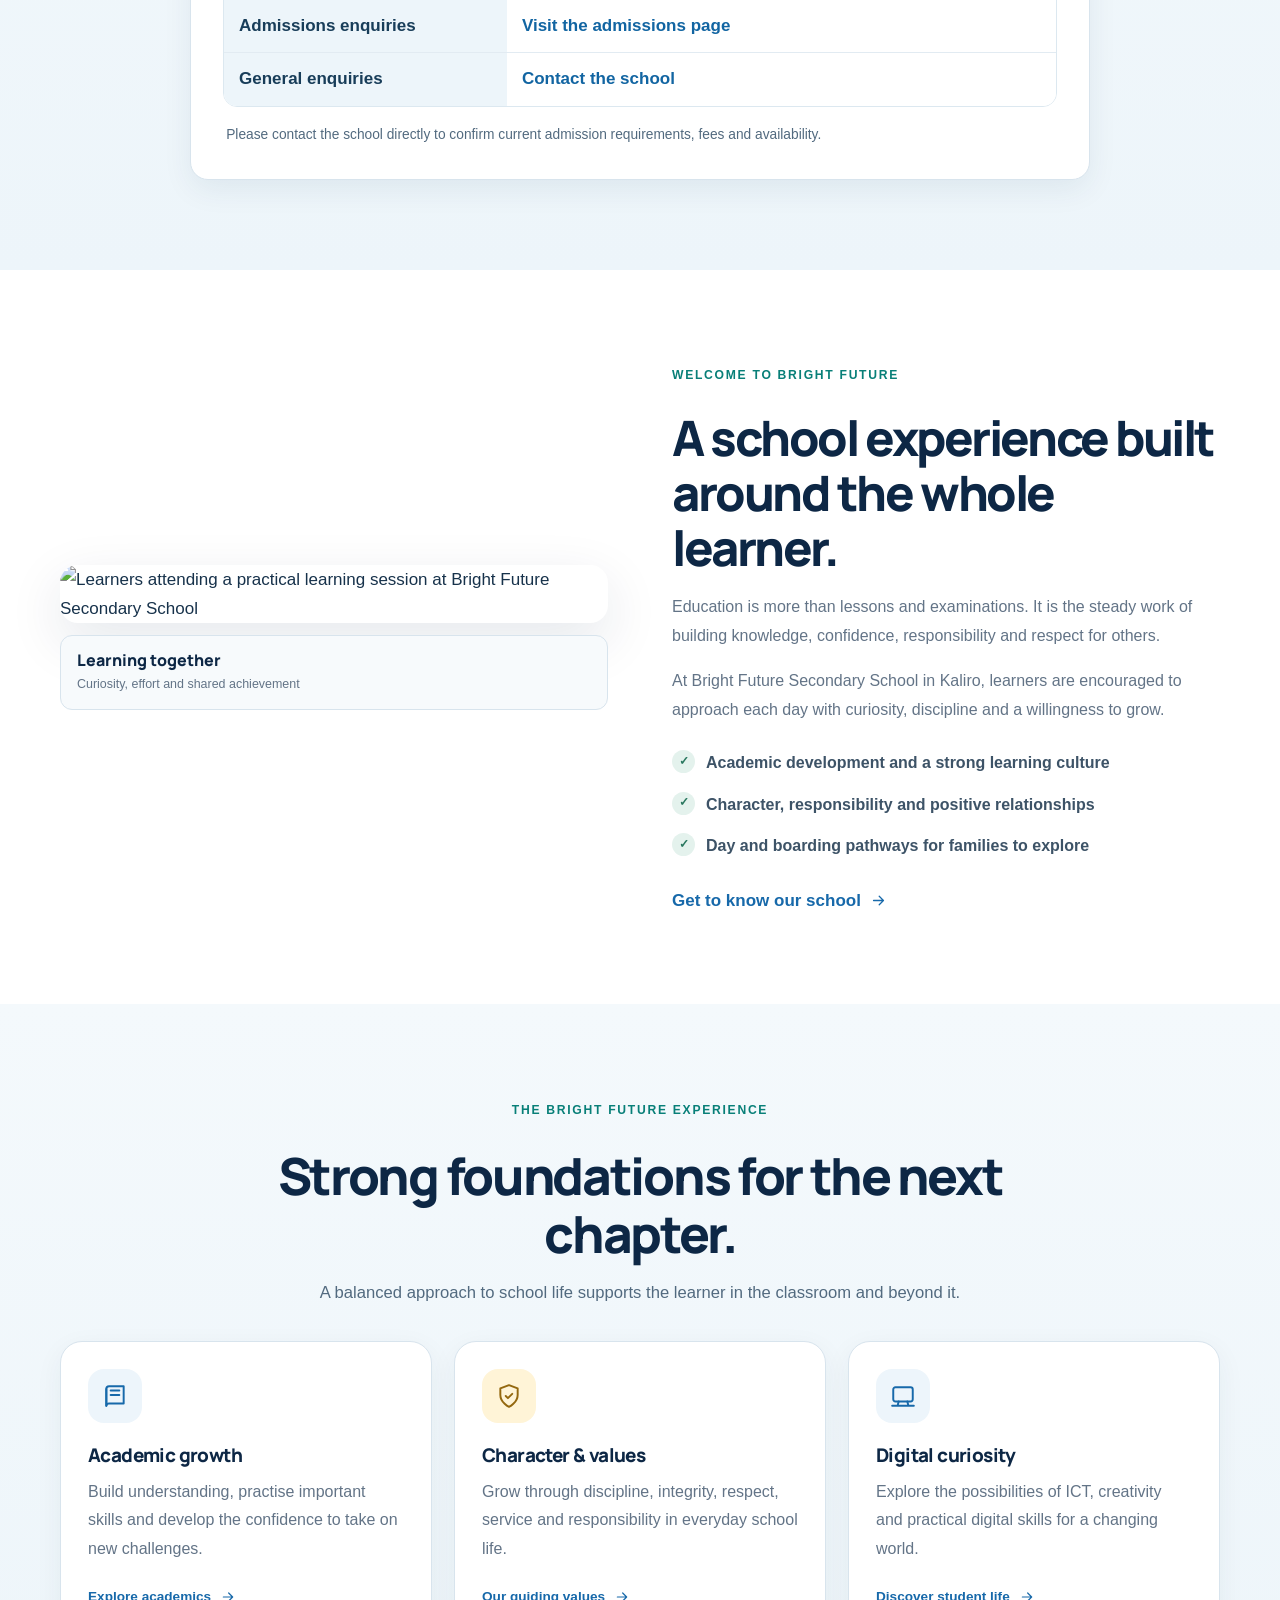
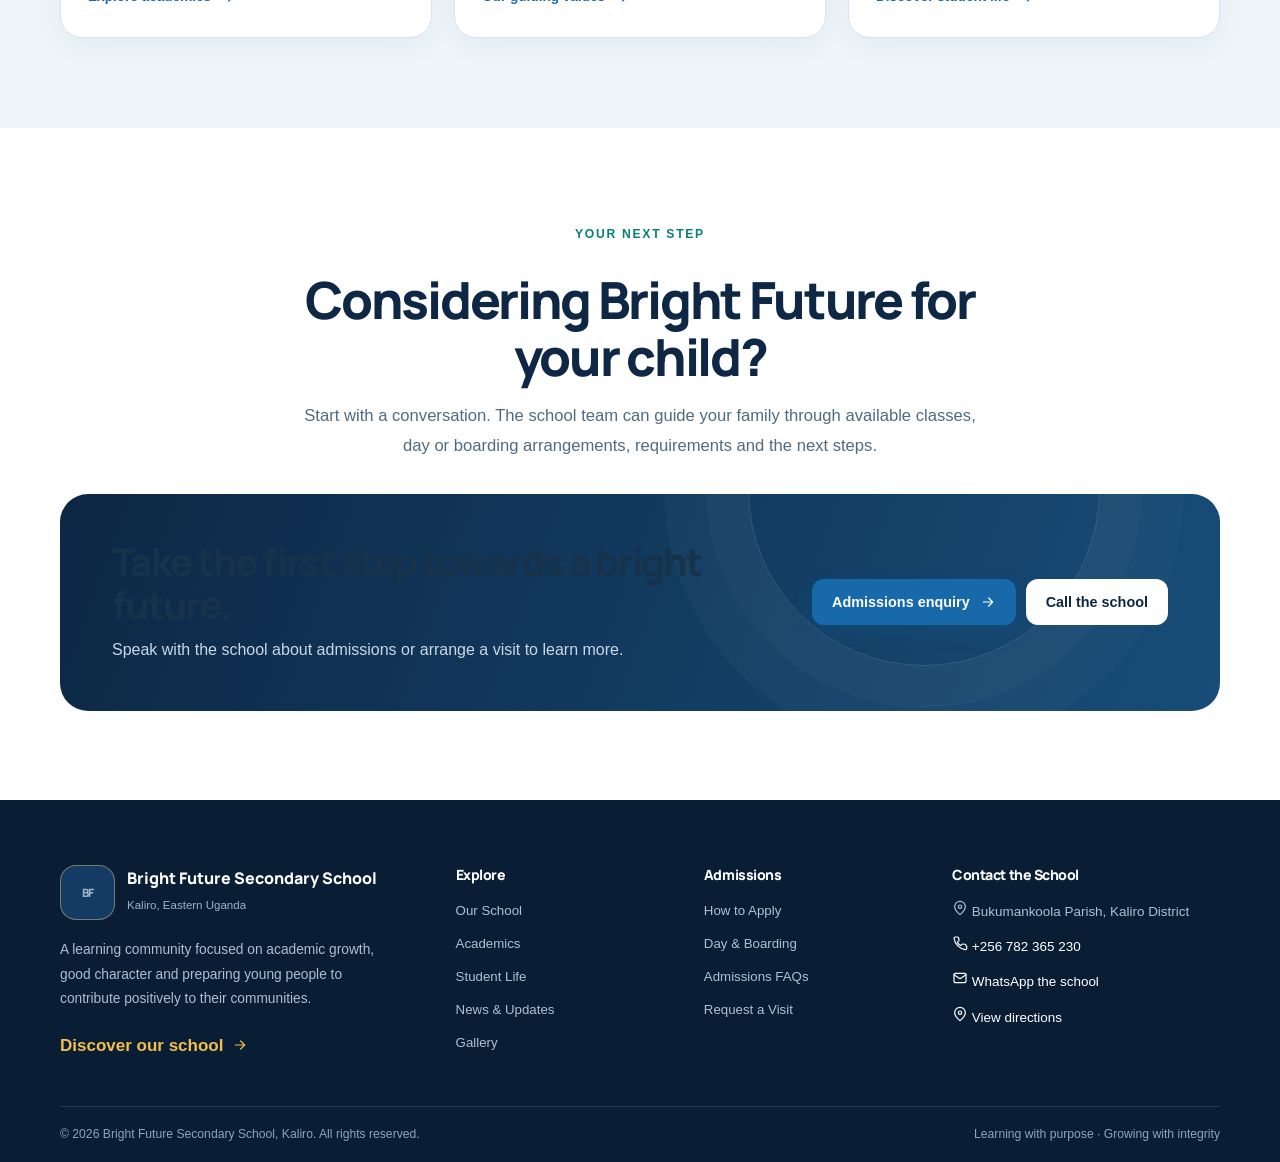
==== commit 343fc804: "Add files via upload" ====
--- a/index.html
+++ b/index.html
@@ -37,5 +37,6 @@
 <div class="footer-col"><h3>Explore</h3><div class="footer-links"><a href="about.html">Our School</a><a href="academics.html">Academics</a><a href="student-life.html">Student Life</a><a href="news.html">News &amp; Updates</a><a href="gallery.html">Gallery</a></div></div>
 <div class="footer-col"><h3>Admissions</h3><div class="footer-links"><a href="admissions.html">How to Apply</a><a href="admissions.html#day-boarding">Day &amp; Boarding</a><a href="admissions.html#faqs">Admissions FAQs</a><a href="contact.html">Request a Visit</a></div></div>
 <div class="footer-col"><h3>Contact the School</h3><div class="footer-contact"><span><svg width="16" height="16" viewBox="0 0 24 24" fill="none" stroke="currentColor" stroke-width="1.8" stroke-linecap="round" stroke-linejoin="round" aria-hidden="true"><path d="M20 10c0 5-8 12-8 12S4 15 4 10a8 8 0 1 1 16 0Z"/><circle cx="12" cy="10" r="2.5"/></svg> Bukumankoola Parish, Kaliro District</span><a href="tel:+256782365230"><svg width="16" height="16" viewBox="0 0 24 24" fill="none" stroke="currentColor" stroke-width="1.8" stroke-linecap="round" stroke-linejoin="round" aria-hidden="true"><path d="M22 16.9v3a2 2 0 0 1-2.2 2A19.8 19.8 0 0 1 3.1 5.2 2 2 0 0 1 5.1 3h3a2 2 0 0 1 2 1.7l.4 2.7a2 2 0 0 1-.6 1.7L8.1 11a16 16 0 0 0 4.9 4.9l1.9-1.8a2 2 0 0 1 1.7-.6l2.7.4a2 2 0 0 1 1.7 2z"/></svg> +256 782 365 230</a><a href="https://wa.me/256782365230" target="_blank" rel="noopener"><svg width="16" height="16" viewBox="0 0 24 24" fill="none" stroke="currentColor" stroke-width="1.8" stroke-linecap="round" stroke-linejoin="round" aria-hidden="true"><rect x="3" y="5" width="18" height="14" rx="2"/><path d="m3 7 9 6 9-6"/></svg> WhatsApp the school</a><a href="https://www.google.com/maps/search/?api=1&amp;query=VGV3%2B44P%2C+Kaliro%2C+Uganda" target="_blank" rel="noopener"><svg width="16" height="16" viewBox="0 0 24 24" fill="none" stroke="currentColor" stroke-width="1.8" stroke-linecap="round" stroke-linejoin="round" aria-hidden="true"><path d="M20 10c0 5-8 12-8 12S4 15 4 10a8 8 0 1 1 16 0Z"/><circle cx="12" cy="10" r="2.5"/></svg> View directions</a></div></div>
-</div><div class="footer-bottom"><span>© <span data-current-year></span> Bright Future Secondary School, Kaliro. All rights reserved.</span><span>Learning with purpose · Growing with integrity</span></div></div></footer><button class="back-top" type="button" aria-label="Back to top">↑</button><script src="js/script.js" defer></script>
+</div><div class="footer-bottom"><span>© <span data-current-year></span> Bright Future Secondary School, Kaliro. All rights reserved.</span><span>Learning with purpose · Growing with integrity</span></div></div></footer><button class="back-top" type="button" aria-label="Back to top">↑</button>
+<script src="js/script.js" defer></script>
 </body></html>
--- a/assets/css/styles.css
+++ b/assets/css/styles.css
@@ -39,3 +39,197 @@
 @media(max-width:900px){.topline-inner{justify-content:center}.topline-right{display:none}.header-inner{height:76px}.brand-mark{width:49px;height:49px;flex-basis:49px}.menu-toggle{display:flex}.header-actions .btn{display:none}.main-nav{position:absolute;left:0;right:0;top:100%;display:flex;flex-direction:column;align-items:stretch;gap:4px;padding:14px 22px 20px;background:#fff;border-bottom:1px solid var(--line);box-shadow:0 18px 35px rgba(13,39,69,.1);opacity:0;visibility:hidden;transform:translateY(-8px);transition:.2s}.main-nav.is-open{opacity:1;visibility:visible;transform:none}.main-nav a{padding:13px 14px;font-size:.92rem}.hero-grid{grid-template-columns:1fr 1fr}.hero-copy h1{font-size:clamp(2.55rem,6vw,4rem)}.floating-note{left:-12px}.card-grid{grid-template-columns:repeat(2,1fr)}.split-grid{gap:36px}.subject-grid{grid-template-columns:repeat(2,1fr)}.steps{grid-template-columns:repeat(2,1fr)}.contact-grid{grid-template-columns:1fr}.gallery-grid{grid-template-columns:repeat(2,1fr)}}
 @media(max-width:640px){.container{width:min(var(--container),calc(100% - 32px))}.topline-inner{min-height:33px;font-size:.71rem}.header-inner{height:70px}.brand{min-width:0;gap:9px}.brand-mark{width:44px;height:44px;flex-basis:44px}.brand-name{font-size:.88rem}.brand-name small{font-size:.58rem}.home-hero{padding:42px 0 48px}.hero-grid{grid-template-columns:1fr;gap:34px}.hero-copy h1{font-size:clamp(2.45rem,12vw,3.5rem)}.hero-copy>p{font-size:1rem}.hero-art{padding:0 5px 12px}.hero-art>img{border-radius:22px}.hero-badge{right:0;top:18px}.floating-note{left:0;bottom:0;transform:scale(.92);transform-origin:left bottom}.hero-meta{gap:12px;font-size:.76rem}.section{padding:67px 0}.section-heading{margin-bottom:28px}.section-heading h2{font-size:2.15rem}.section-heading p{font-size:.96rem}.page-hero{padding:54px 0 47px}.page-hero h1{font-size:2.55rem}.page-hero p{font-size:.98rem}.card-grid,.value-grid,.timeline,.subject-grid,.steps,.gallery-grid{grid-template-columns:1fr}.feature-card{padding:23px}.split-grid{grid-template-columns:1fr;gap:30px}.image-caption{right:8px;bottom:12px}.info-strip{padding:18px 0}.info-strip-grid{grid-template-columns:1fr;gap:13px}.info-strip-item{border:0;padding:5px 0}.cta-band{padding:32px 25px;display:block}.cta-actions{margin-top:22px}.form-card{padding:22px}.form-grid{grid-template-columns:1fr}.field.full{grid-column:auto}.footer-grid{grid-template-columns:1fr 1fr;gap:28px}.footer-grid>div:first-child{grid-column:1/-1}.footer-grid>div:last-child{grid-column:auto}.footer-bottom{font-size:.72rem}.gallery-card img{height:230px}.contact-grid{gap:18px}.map-frame{height:280px}.hero-actions .btn{flex:1}.page-hero .hero-actions .btn{flex:auto}}
 @media(prefers-reduced-motion:reduce){*,*::before,*::after{scroll-behavior:auto!important;animation-duration:.01ms!important;animation-iteration-count:1!important;transition-duration:.01ms!important}.reveal{opacity:1;transform:none}}
+
+
+/* ===== Bright Future 2026 visual refresh and assignment components ===== */
+:root {
+  --bf-ink: #17324d;
+  --bf-muted: #52677c;
+  --bf-blue: #1769aa;
+  --bf-blue-deep: #104d82;
+  --bf-teal: #0c9488;
+  --bf-gold: #f2b544;
+  --bf-coral: #ed765c;
+  --bf-surface: #ffffff;
+  --bf-soft: #f2f8fc;
+  --bf-border: #dce8f0;
+  --bf-shadow: 0 14px 38px rgba(20, 54, 83, .09);
+}
+html { scroll-behavior: smooth; }
+body { color: var(--bf-ink); background: #fff; font-size: 16px; line-height: 1.7; }
+h1, h2, h3, h4 { color: var(--bf-ink); line-height: 1.18; letter-spacing: -.025em; }
+h1 { font-size: clamp(2.35rem, 5vw, 4.6rem); }
+h2 { font-size: clamp(1.9rem, 3.5vw, 3rem); }
+h3 { font-size: clamp(1.2rem, 2vw, 1.55rem); }
+p, li, label, input, select, textarea, button { font-size: 1rem; }
+a { text-underline-offset: 3px; }
+button, .button { min-height: 46px; }
+.section-pad { padding: clamp(3rem, 6vw, 5.5rem) max(1.15rem, calc((100% - 1160px)/2)); }
+.section-heading { max-width: 760px; margin: 0 auto 2.1rem; text-align: center; }
+.section-heading p { color: var(--bf-muted); font-size: 1.08rem; }
+.eyebrow { display: inline-block; margin-bottom: .7rem; color: var(--bf-teal); font-size: .78rem; font-weight: 800; letter-spacing: .13em; text-transform: uppercase; }
+.course-grid { display: grid; grid-template-columns: repeat(4, minmax(0, 1fr)); gap: 1.1rem; }
+.course-card, .fee-panel, .media-card, .registration-form { padding: 1.4rem; border: 1px solid var(--bf-border); border-radius: 20px; background: var(--bf-surface); box-shadow: var(--bf-shadow); }
+.course-card { display: flex; flex-direction: column; align-items: flex-start; gap: .65rem; }
+.course-card p { color: var(--bf-muted); flex: 1; }
+.course-tag { padding: .28rem .65rem; border-radius: 99px; color: #086b64; background: #e2f7f3; font-size: .75rem; font-weight: 800; }
+.button-outline { display: inline-flex; align-items: center; justify-content: center; padding: .65rem 1rem; border: 1px solid var(--bf-blue); border-radius: 10px; color: var(--bf-blue); background: #fff; font-weight: 750; text-decoration: none; cursor: pointer; }
+.button-outline:hover { color: #fff; background: var(--bf-blue); }
+.course-tools { display: grid; grid-template-columns: 1.15fr .85fr; gap: 1.5rem; margin-top: 2rem; align-items: start; }
+.table-wrap { overflow-x: auto; border: 1px solid var(--bf-border); border-radius: 14px; }
+.comparison-table { width: 100%; border-collapse: collapse; background: #fff; }
+.comparison-table th, .comparison-table td { padding: .9rem 1rem; border-bottom: 1px solid var(--bf-border); text-align: left; }
+.comparison-table th { color: #fff; background: var(--bf-blue-deep); }
+.comparison-table tr:nth-child(even) td { background: var(--bf-soft); }
+.fee-panel { background: linear-gradient(145deg, #f2fbff, #fff 72%); }
+.fee-panel label, .registration-form label { display: block; margin: .9rem 0 .35rem; font-weight: 750; }
+.fee-panel input, .fee-panel select, .registration-form input, .registration-form select, .registration-form textarea { width: 100%; min-height: 48px; padding: .7rem .85rem; border: 1px solid #cbdbe7; border-radius: 10px; color: var(--bf-ink); background: #fff; }
+.course-detail { min-height: 76px; margin: .9rem 0; padding: .9rem; border-radius: 12px; background: #eaf6fb; }
+.course-detail p { margin: .3rem 0; }
+.total-line { display: flex; justify-content: space-between; gap: 1rem; margin-top: 1.2rem; padding: 1rem 0; border-top: 1px solid var(--bf-border); font-size: 1.08rem; }
+.total-line strong { color: var(--bf-teal); font-size: 1.25rem; }
+.fine-print { color: #66798b; font-size: .84rem; line-height: 1.55; }
+.registration-section { background: var(--bf-soft); }
+.registration-form { max-width: 900px; margin: 0 auto; }
+.form-grid { display: grid; grid-template-columns: repeat(2, minmax(0, 1fr)); gap: .4rem 1.2rem; }
+.form-message { margin-top: 1rem; padding: .9rem 1rem; border-radius: 12px; font-weight: 650; }
+.form-message:empty { display: none; }
+.form-message.error { color: #8c2b20; background: #fff0ed; }
+.form-message.success { color: #075d4e; background: #e5f8f2; }
+.media-section { background: #f7fbfe; }
+.media-grid { display: grid; grid-template-columns: repeat(2, minmax(0, 1fr)); gap: 1.4rem; max-width: 1000px; margin: auto; }
+.media-card video { display: block; width: 100%; max-height: 340px; border-radius: 14px; background: #e7eef4; }
+.media-card audio { display: block; width: 100%; margin: 1.2rem 0; }
+.media-icon { display: inline-grid; width: 46px; height: 46px; place-items: center; border-radius: 14px; color: #fff; background: linear-gradient(135deg, var(--bf-blue), var(--bf-teal)); font-size: 1.35rem; }
+@media (max-width: 900px) {
+  .course-grid { grid-template-columns: repeat(2, minmax(0, 1fr)); }
+  .course-tools { grid-template-columns: 1fr; }
+}
+@media (max-width: 640px) {
+  body { font-size: 15.5px; }
+  .course-grid, .media-grid, .form-grid { grid-template-columns: 1fr; }
+  .section-pad { padding: 3rem 1rem; }
+  .course-card, .fee-panel, .media-card, .registration-form { padding: 1.1rem; border-radius: 16px; }
+  .comparison-table th, .comparison-table td { padding: .7rem; font-size: .9rem; }
+  .button, button { width: 100%; }
+  nav ul.is-open, .main-nav.is-open, .nav-links.is-open { display: flex !important; flex-direction: column; gap: .5rem; }
+}
+
+
+/* ===== Professional readability and responsive polish ===== */
+:root {
+  --bf-ink: #18334d;
+  --bf-muted: #536b80;
+  --bf-blue: #1769aa;
+  --bf-blue-deep: #104b7c;
+  --bf-teal: #087f78;
+  --bf-gold: #efb64b;
+  --bf-soft: #f3f8fc;
+  --bf-line: #d9e5ee;
+  --bf-shadow-soft: 0 18px 48px rgba(17, 52, 79, .10);
+}
+html { scroll-padding-top: 92px; }
+body { color: var(--bf-ink); font-size: 16px; line-height: 1.72; text-rendering: optimizeLegibility; }
+body, button, input, select, textarea { font-family: Inter, "Segoe UI", Roboto, Arial, sans-serif; }
+p, li { color: var(--bf-muted); line-height: 1.78; }
+strong, b { color: var(--bf-ink); }
+h1, h2, h3, h4 { color: var(--bf-ink); font-weight: 800; line-height: 1.16; letter-spacing: -.032em; }
+h1 { font-size: clamp(2.45rem, 5.3vw, 4.65rem); }
+h2 { font-size: clamp(1.95rem, 3.5vw, 3.05rem); }
+h3 { font-size: clamp(1.18rem, 2vw, 1.52rem); }
+.container { width: min(1160px, calc(100% - 44px)); }
+.section { padding-block: clamp(3.5rem, 7vw, 6rem); }
+.section--soft, .school-facts-section { background: linear-gradient(180deg, #f4f9fc 0%, #edf5fa 100%); }
+.section-heading { max-width: 780px; }
+.section-heading p { max-width: 680px; margin-inline: auto; font-size: 1.04rem; }
+.eyebrow { color: var(--bf-teal); font-size: .76rem; font-weight: 850; letter-spacing: .14em; }
+.topline { background: #103f69; }
+.site-header { border-bottom: 1px solid rgba(217,229,238,.85); box-shadow: 0 5px 20px rgba(15,45,72,.035); }
+.site-header.is-scrolled { box-shadow: 0 12px 30px rgba(15,45,72,.12); }
+.brand-mark { box-shadow: 0 8px 20px rgba(23,105,170,.20); }
+.main-nav a { font-weight: 700; }
+.main-nav a[aria-current="page"] { color: var(--bf-blue); }
+.btn, .button, .button-outline { min-height: 48px; font-weight: 750; transition: transform .2s ease, box-shadow .2s ease, background .2s ease; }
+.btn:hover, .button:hover, .button-outline:hover { transform: translateY(-2px); }
+.btn-primary { box-shadow: 0 8px 20px rgba(23,105,170,.18); }
+.home-hero { background: radial-gradient(circle at 88% 12%, rgba(239,182,75,.14), transparent 28%), linear-gradient(135deg, #f5faff 0%, #fff 58%, #f0f8fb 100%); }
+.hero-copy>p { max-width: 620px; font-size: clamp(1rem, 1.4vw, 1.12rem); }
+.hero-art>img { box-shadow: var(--bf-shadow-soft); }
+.info-strip { border-block: 1px solid var(--bf-line); background: #fff; }
+.feature-card, .value-card, .course-card, .media-card, .form-card, .registration-form { border: 1px solid var(--bf-line); box-shadow: 0 8px 28px rgba(17,52,79,.055); }
+.feature-card, .course-card, .value-card { transition: transform .22s ease, box-shadow .22s ease, border-color .22s ease; }
+.feature-card:hover, .course-card:hover, .value-card:hover { transform: translateY(-4px); border-color: #b8d2e4; box-shadow: var(--bf-shadow-soft); }
+.feature-card p, .copy-panel p, .page-hero p { font-size: 1rem; }
+.text-link { font-weight: 800; }
+.page-hero { background: radial-gradient(circle at 85% 20%, rgba(239,182,75,.15), transparent 25%), linear-gradient(135deg, #f2f8fc, #fff); }
+.page-hero h1 { max-width: 900px; }
+input, select, textarea { font: inherit; }
+input:focus, select:focus, textarea:focus, button:focus-visible, a:focus-visible { outline: 3px solid rgba(23,105,170,.28); outline-offset: 3px; }
+img { max-width: 100%; }
+.school-table-card { max-width: 900px; margin: 0 auto; padding: clamp(1.1rem, 3vw, 2rem); border: 1px solid #dce8f0; border-radius: 22px; background: #fff; box-shadow: var(--bf-shadow-soft); }
+.school-table-heading { display: flex; align-items: center; justify-content: space-between; gap: 1rem; padding: .2rem .2rem 1.1rem; }
+.school-table-heading h3 { margin: .25rem 0 0; }
+.table-kicker { color: var(--bf-teal); font-size: .7rem; font-weight: 850; letter-spacing: .16em; }
+.table-mark { display: grid; width: 52px; height: 52px; place-items: center; border-radius: 16px; color: #fff; background: linear-gradient(135deg, var(--bf-blue), var(--bf-teal)); font-weight: 900; letter-spacing: -.04em; }
+.school-table-wrap { border-radius: 14px; }
+.school-facts-table { width: 100%; border-collapse: collapse; background: #fff; }
+.school-facts-table caption { padding: .7rem 1rem; color: #607589; text-align: left; font-size: .86rem; }
+.school-facts-table th, .school-facts-table td { padding: 1rem 1.1rem; border-bottom: 1px solid #e5edf3; text-align: left; vertical-align: top; }
+.school-facts-table th { width: 34%; color: #214967; background: #f1f7fb; font-weight: 800; }
+.school-facts-table td { color: #405a70; }
+.school-facts-table tr:last-child th, .school-facts-table tr:last-child td { border-bottom: 0; }
+.school-facts-table a { color: #1265a2; font-weight: 750; text-decoration-thickness: 1px; }
+.table-note { margin: 1rem .2rem 0; font-size: .86rem; }
+.footer { background: #103653; }
+.footer p, .footer li, .footer small { color: #d3e2ec; }
+.footer a { color: #fff; }
+@media (max-width: 900px) {
+  .container { width: min(100% - 36px, 760px); }
+  .main-nav { z-index: 50; }
+}
+@media (max-width: 640px) {
+  body { font-size: 15.5px; }
+  .container { width: calc(100% - 32px); }
+  .section { padding-block: 3.4rem; }
+  .section-heading h2 { font-size: clamp(1.85rem, 8vw, 2.35rem); }
+  .school-table-card { padding: 1rem; border-radius: 17px; }
+  .school-table-wrap { overflow: visible; border: 0; }
+  .school-facts-table, .school-facts-table tbody, .school-facts-table tr, .school-facts-table th, .school-facts-table td { display: block; width: 100%; }
+  .school-facts-table tr { overflow: hidden; margin-bottom: .7rem; border: 1px solid #e1eaf1; border-radius: 12px; }
+  .school-facts-table th { padding: .65rem .85rem .15rem; border: 0; background: #f2f8fc; font-size: .82rem; }
+  .school-facts-table td { padding: .25rem .85rem .75rem; border: 0; font-size: .96rem; }
+  .school-facts-table caption { padding: .25rem .2rem .8rem; }
+  .table-note { font-size: .82rem; }
+  .footer-grid { gap: 1.5rem; }
+}
+@media (prefers-reduced-motion: reduce) {
+  *, *::before, *::after { scroll-behavior: auto !important; transition-duration: .01ms !important; }
+}
+
+
+/* FINAL WORKING RELEASE — navigation, readability and complete-image presentation */
+:root{--bf-ink:#17324b;--bf-muted:#526a7f;--bf-blue:#1769aa;--bf-teal:#087f78;--bf-gold:#eab64f;--bf-line:#d8e4ed;--bf-soft:#f3f8fc}
+html{scroll-behavior:smooth;scroll-padding-top:100px}body{font-size:17px;line-height:1.72;color:var(--bf-ink)}
+p,li{font-size:1rem;line-height:1.78;color:var(--bf-muted)}
+h1{font-size:clamp(2.8rem,5.8vw,5rem);line-height:1.08;font-weight:850}h2{font-size:clamp(2.1rem,4vw,3.35rem);line-height:1.14;font-weight:850}h3{font-size:clamp(1.25rem,2vw,1.65rem);line-height:1.25;font-weight:800}
+/* Mobile menu is visible only after the real toggle has opened it. */
+.menu-toggle{display:none!important;width:50px;height:50px;min-width:50px;border:1px solid #cbd9e5!important;border-radius:13px!important;background:#fff!important;color:#123b5b!important;align-items:center;justify-content:center;cursor:pointer;position:relative;z-index:75;padding:0!important}
+.menu-toggle svg{width:25px;height:25px;display:block}
+@media(max-width:900px){.menu-toggle{display:flex!important}.header-actions .btn{display:none!important}.site-header{position:sticky;top:0;z-index:100}.header-inner{position:relative}.main-nav{position:absolute!important;top:100%!important;left:-16px!important;right:-16px!important;display:flex!important;flex-direction:column!important;align-items:stretch!important;gap:4px!important;padding:12px 18px 18px!important;background:#fff!important;border:1px solid #dce7ef!important;border-top:0!important;border-radius:0 0 18px 18px!important;box-shadow:0 18px 38px rgba(14,43,67,.16)!important;opacity:0!important;visibility:hidden!important;pointer-events:none!important;transform:translateY(-8px)!important;max-height:calc(100vh - 90px);overflow-y:auto;transition:opacity .18s ease,transform .18s ease,visibility .18s ease!important}.main-nav.is-open{opacity:1!important;visibility:visible!important;pointer-events:auto!important;transform:translateY(0)!important}.main-nav a{display:block!important;padding:13px 14px!important;border-radius:10px!important;font-size:1rem!important;color:#203e58!important}.main-nav a:hover,.main-nav a[aria-current=page]{background:#edf5fb!important;color:#075d98!important}.menu-open{overflow:hidden}}
+@media(min-width:901px){.menu-toggle{display:none!important}.main-nav{position:static!important;opacity:1!important;visibility:visible!important;pointer-events:auto!important;transform:none!important}}
+/* Never crop school photographs to fit a fixed-height card or caption overlay. */
+.hero-art>img,.image-panel img,.gallery-card img,.feature-card img,.media-card img{display:block;width:100%;height:auto!important;max-height:none!important;object-fit:contain!important;object-position:center!important;border-radius:18px}
+.gallery-card{height:auto!important;min-height:0!important;overflow:visible!important;background:#fff!important;border:1px solid var(--bf-line)!important;border-radius:16px!important;cursor:zoom-in}
+.gallery-card img{border-radius:15px 15px 0 0!important;transform:none!important}
+.gallery-card span{position:static!important;display:block;padding:14px 16px!important;color:#17324b!important;background:#fff!important;line-height:1.45}
+.image-panel{display:flex;flex-direction:column;gap:12px}.image-caption{position:static!important;max-width:none!important;margin:0!important;padding:13px 16px!important;border:1px solid var(--bf-line);border-radius:12px!important;box-shadow:none!important;background:#f7fafc!important}
+.hero-art{min-width:0}.hero-art>img{border-radius:22px!important}.hero-badge,.floating-note{max-width:calc(100% - 24px)}
+.school-table-card,.form-card,.registration-form,.fee-panel,.media-card,.course-card{background:#fff;border:1px solid var(--bf-line);border-radius:18px;box-shadow:0 10px 30px rgba(17,52,79,.07)}
+.school-facts-table{width:100%;border-collapse:collapse}.school-facts-table th,.school-facts-table td,.comparison-table th,.comparison-table td{padding:13px 15px;border-bottom:1px solid #e2ebf2;text-align:left;vertical-align:top;line-height:1.55}.school-facts-table th,.comparison-table th{background:#edf5fa;color:#183d59;font-weight:800}.school-facts-table td,.comparison-table td{color:#40596e}
+input,select,textarea{width:100%;min-height:48px;border:1px solid #bdcdda;border-radius:10px;padding:11px 13px;background:#fff;color:#17324b;font:inherit}textarea{min-height:130px;resize:vertical}label{display:block;margin-bottom:6px;font-weight:750;color:#203e58}.button,button,.btn{min-height:46px;cursor:pointer}.button-primary,.btn-primary{background:#1769aa;color:#fff}.button-primary:hover,.btn-primary:hover{background:#105587;color:#fff}
+.form-message{padding:12px 14px;margin-top:12px;border-radius:10px;font-weight:650}.form-message.error{background:#fff1f0;color:#9b2722;border:1px solid #f1c4c0}.form-message.success{background:#eaf7f0;color:#17633c;border:1px solid #b8e1c9}
+.media-card video,.media-card audio{display:block;width:100%;max-width:100%;margin:14px 0;border-radius:12px}.media-card video{height:auto;aspect-ratio:16/9;object-fit:contain;background:#10283c}
+.lightbox{max-width:min(1100px,96vw);max-height:94vh}.lightbox img{display:block;width:100%;height:auto;max-height:78vh;object-fit:contain!important}
+:focus-visible{outline:3px solid rgba(23,105,170,.45)!important;outline-offset:3px!important}
+@media(max-width:640px){body{font-size:16px}.container{width:calc(100% - 30px)}h1{font-size:clamp(2.55rem,11vw,3.65rem)}h2{font-size:clamp(1.9rem,8vw,2.55rem)}.hero-art{padding:0!important}.hero-badge{position:static!important;display:inline-block;margin:12px 0 0}.floating-note{position:static!important;transform:none!important;margin:12px 0 0;max-width:100%}.school-table-wrap{overflow-x:auto}.school-facts-table{min-width:0}.school-facts-table th,.school-facts-table td{padding:10px 12px}.gallery-grid{grid-template-columns:1fr!important}.gallery-card img{height:auto!important}.hero-actions .btn{flex:1 1 100%}.button,button{max-width:100%}.footer-grid{grid-template-columns:1fr!important}.footer-grid>div{grid-column:auto!important}}
+@media(prefers-reduced-motion:reduce){html{scroll-behavior:auto}*,*::before,*::after{animation-duration:.01ms!important;transition-duration:.01ms!important}}
